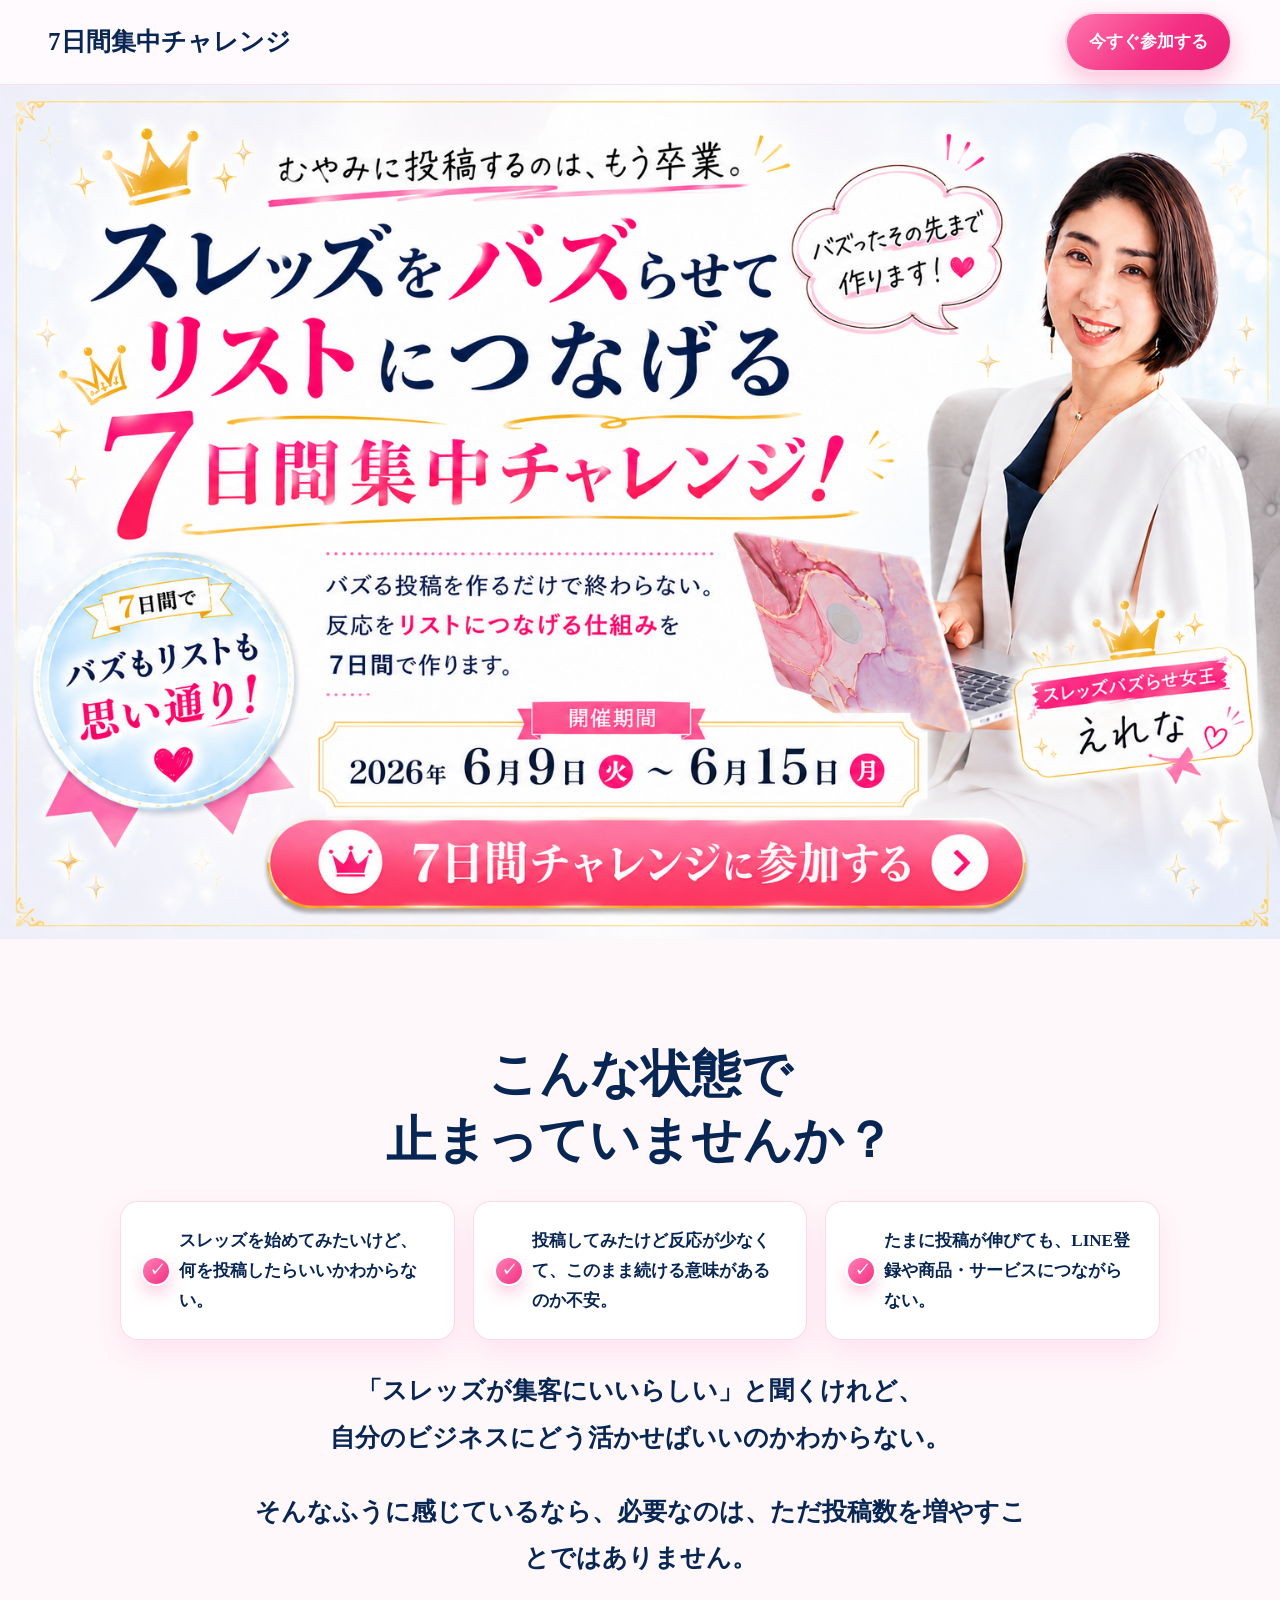
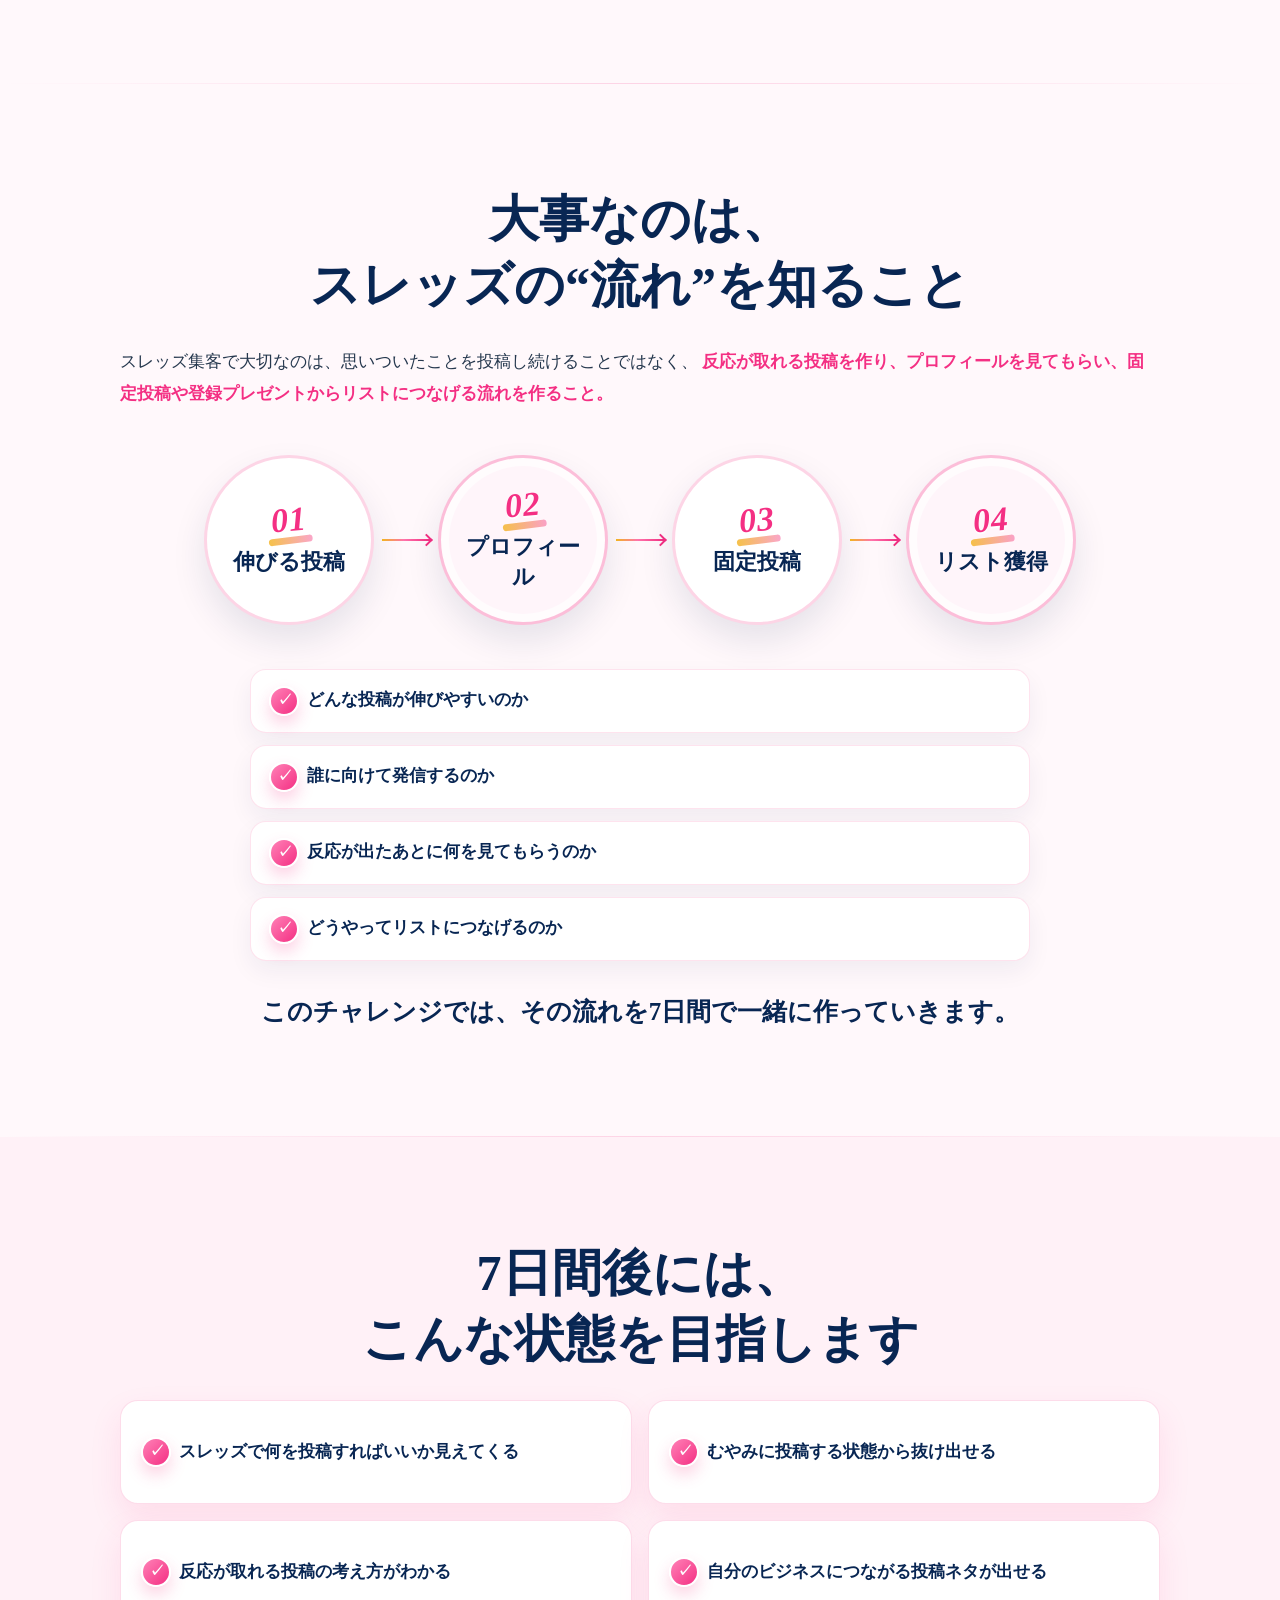
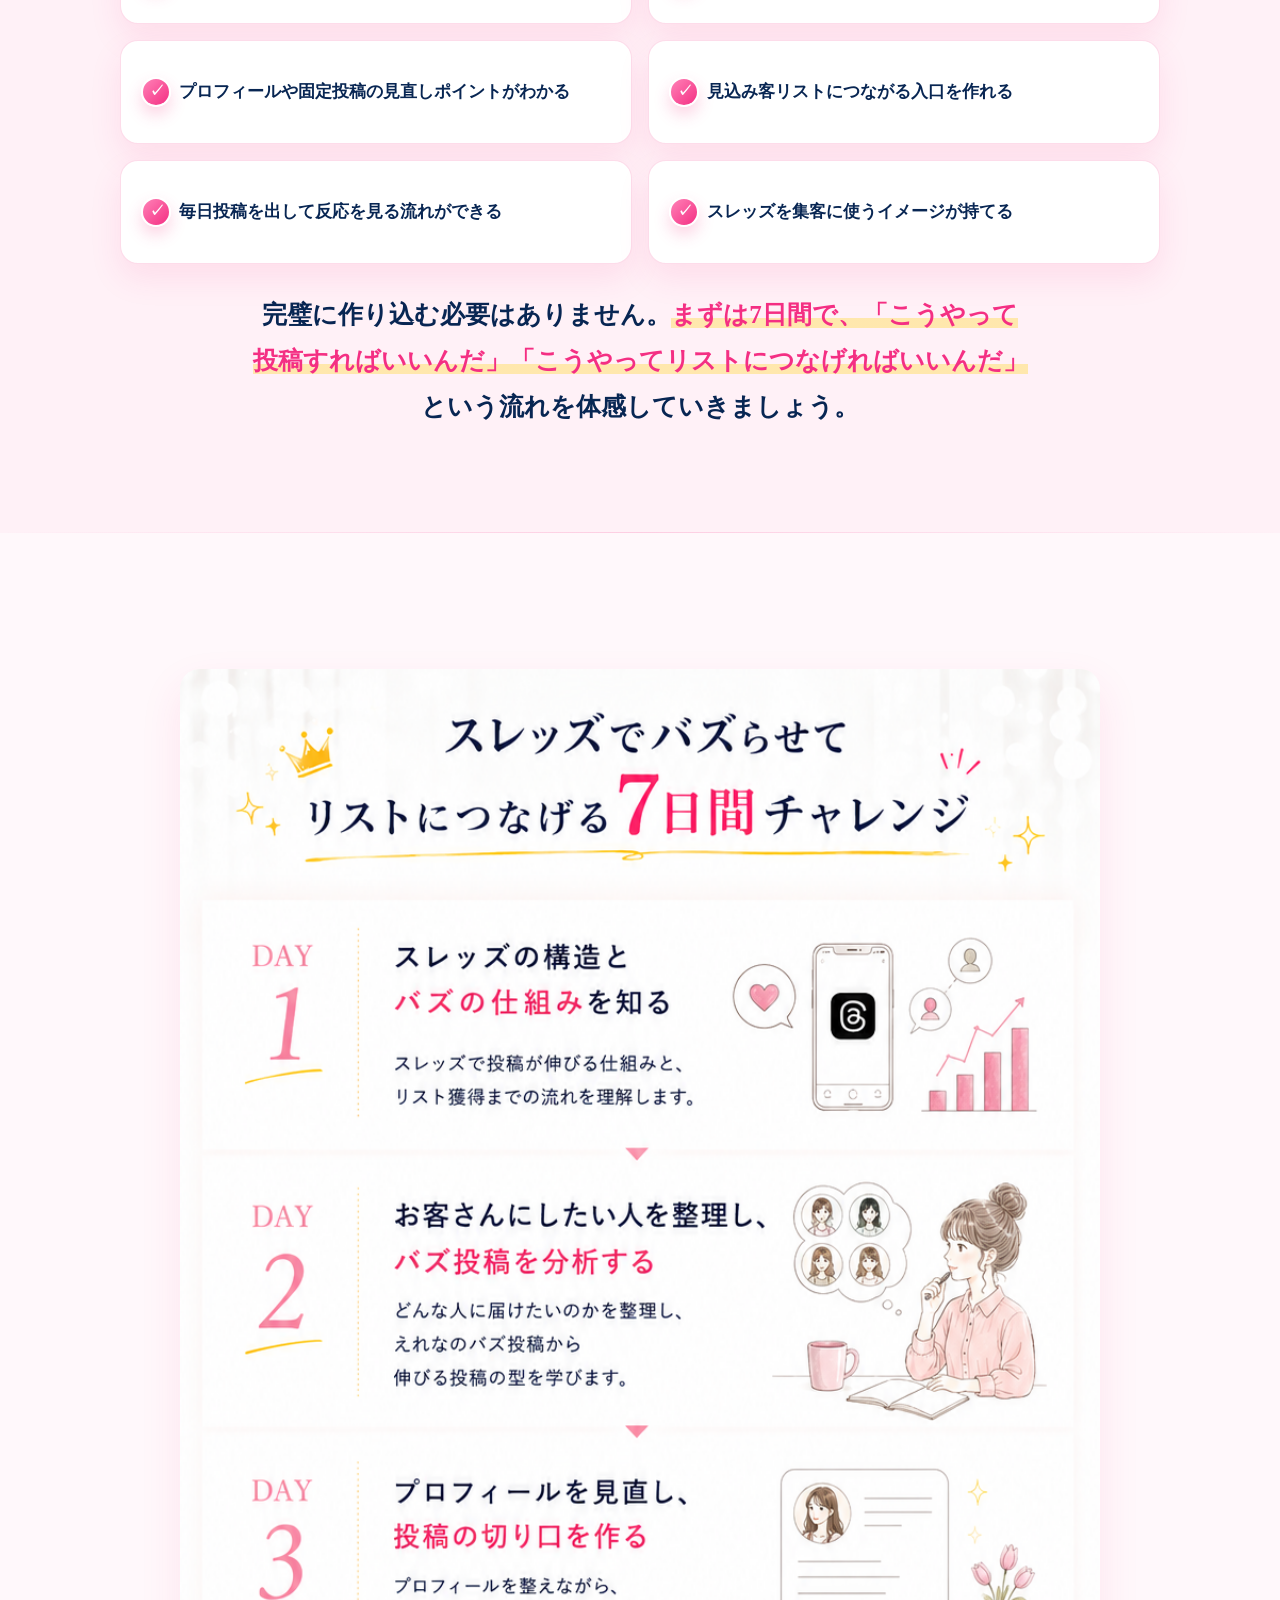
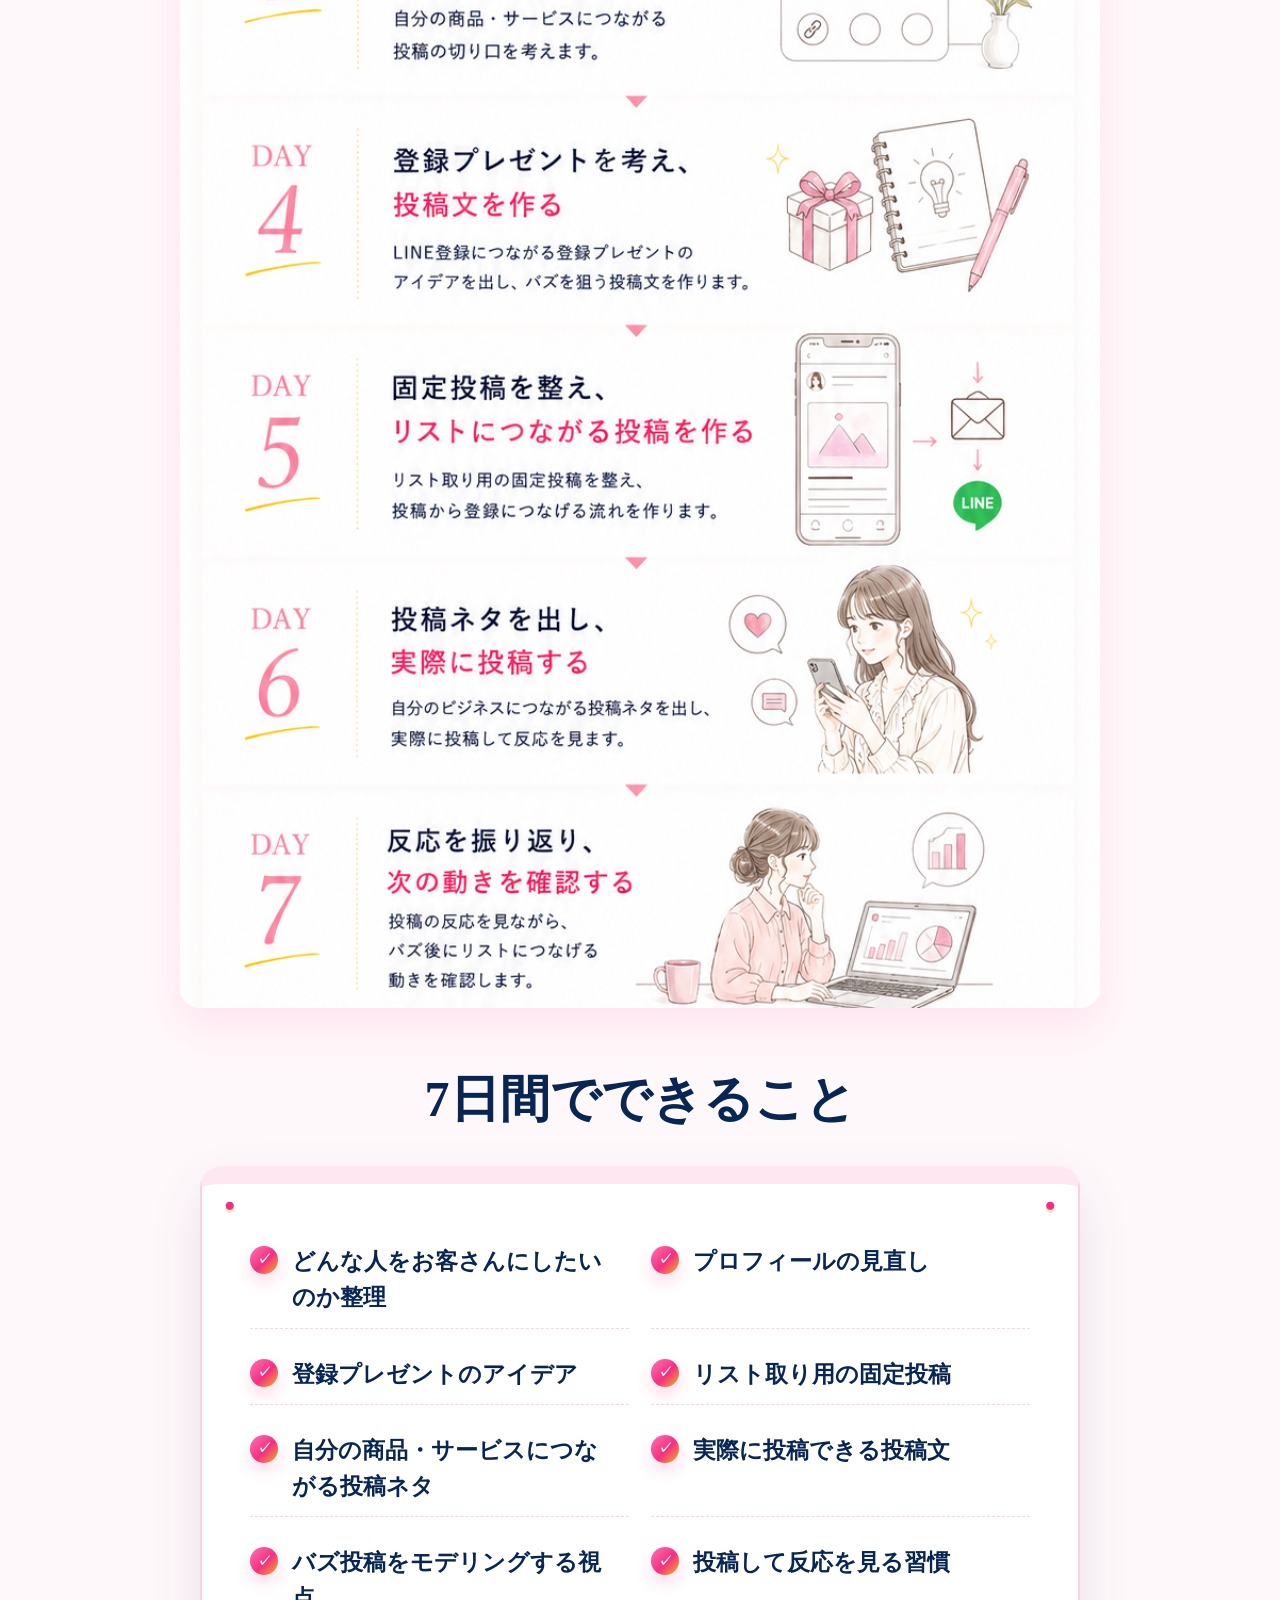
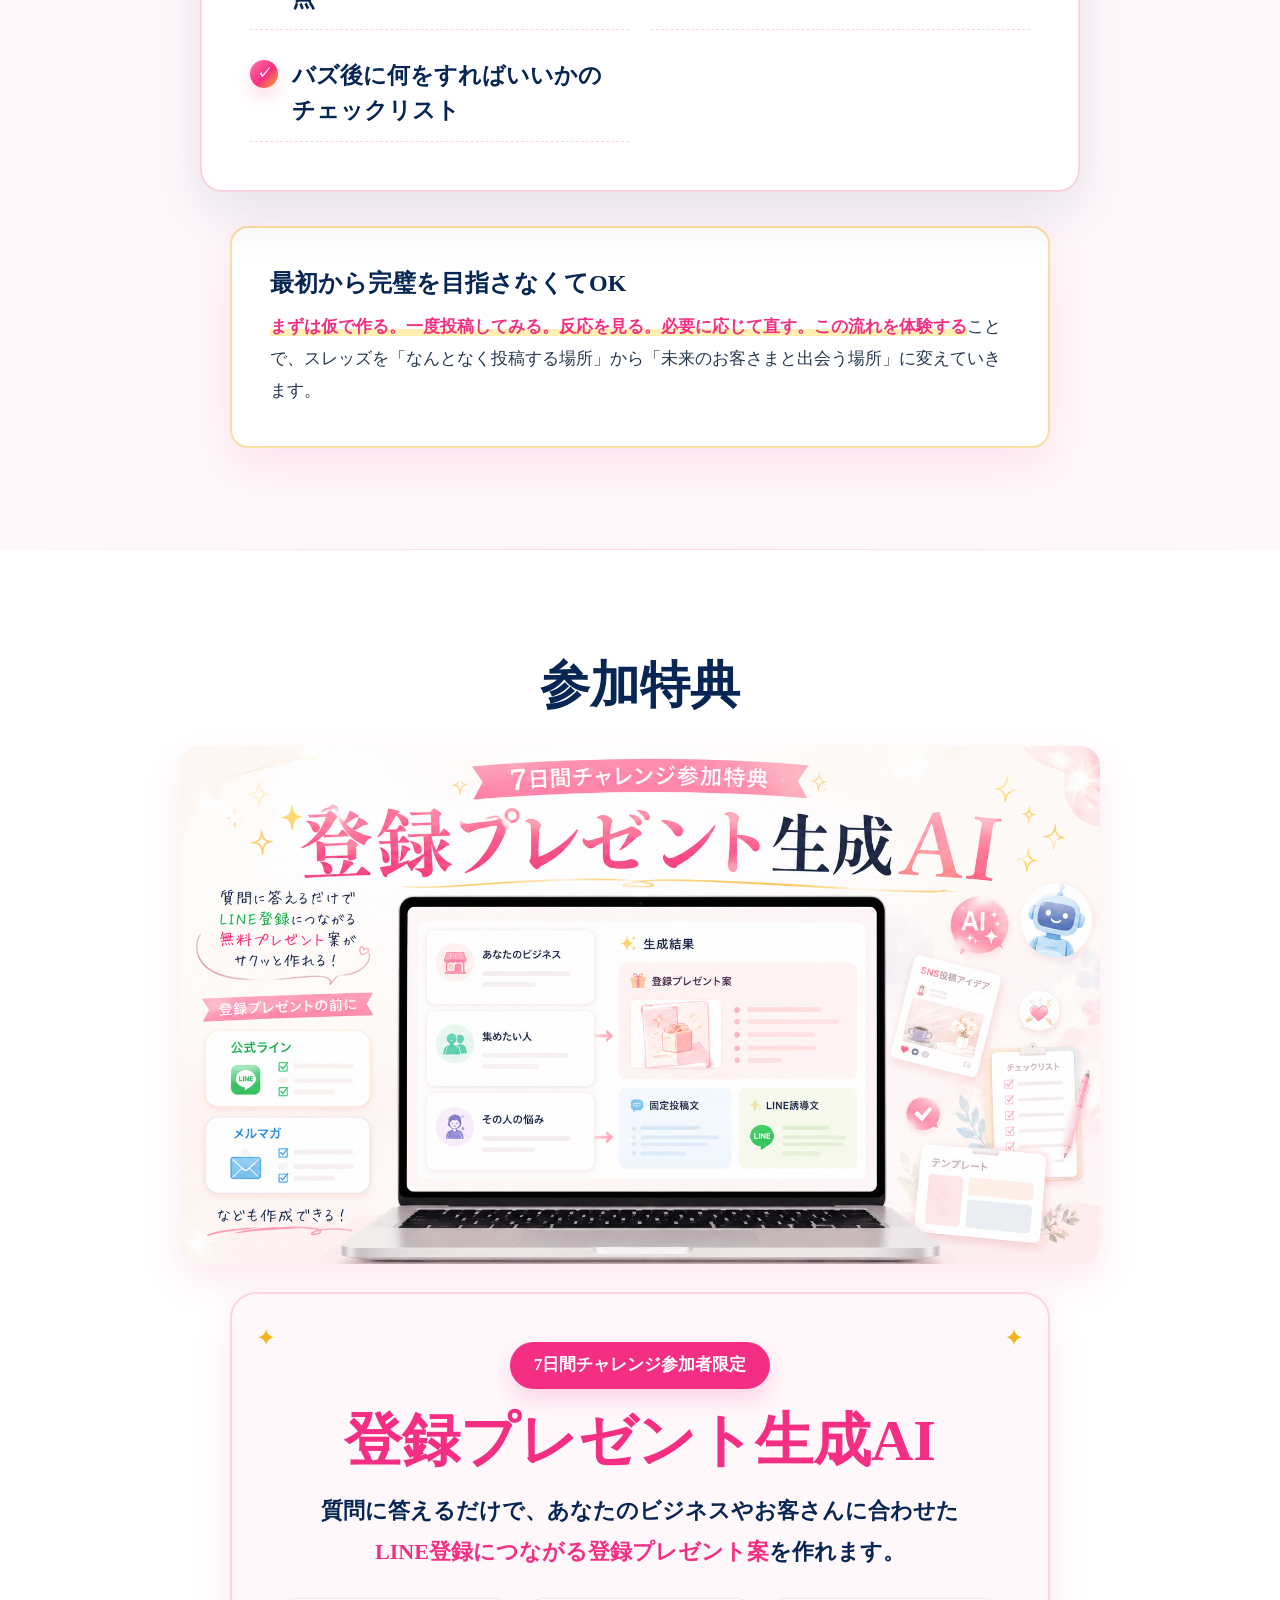
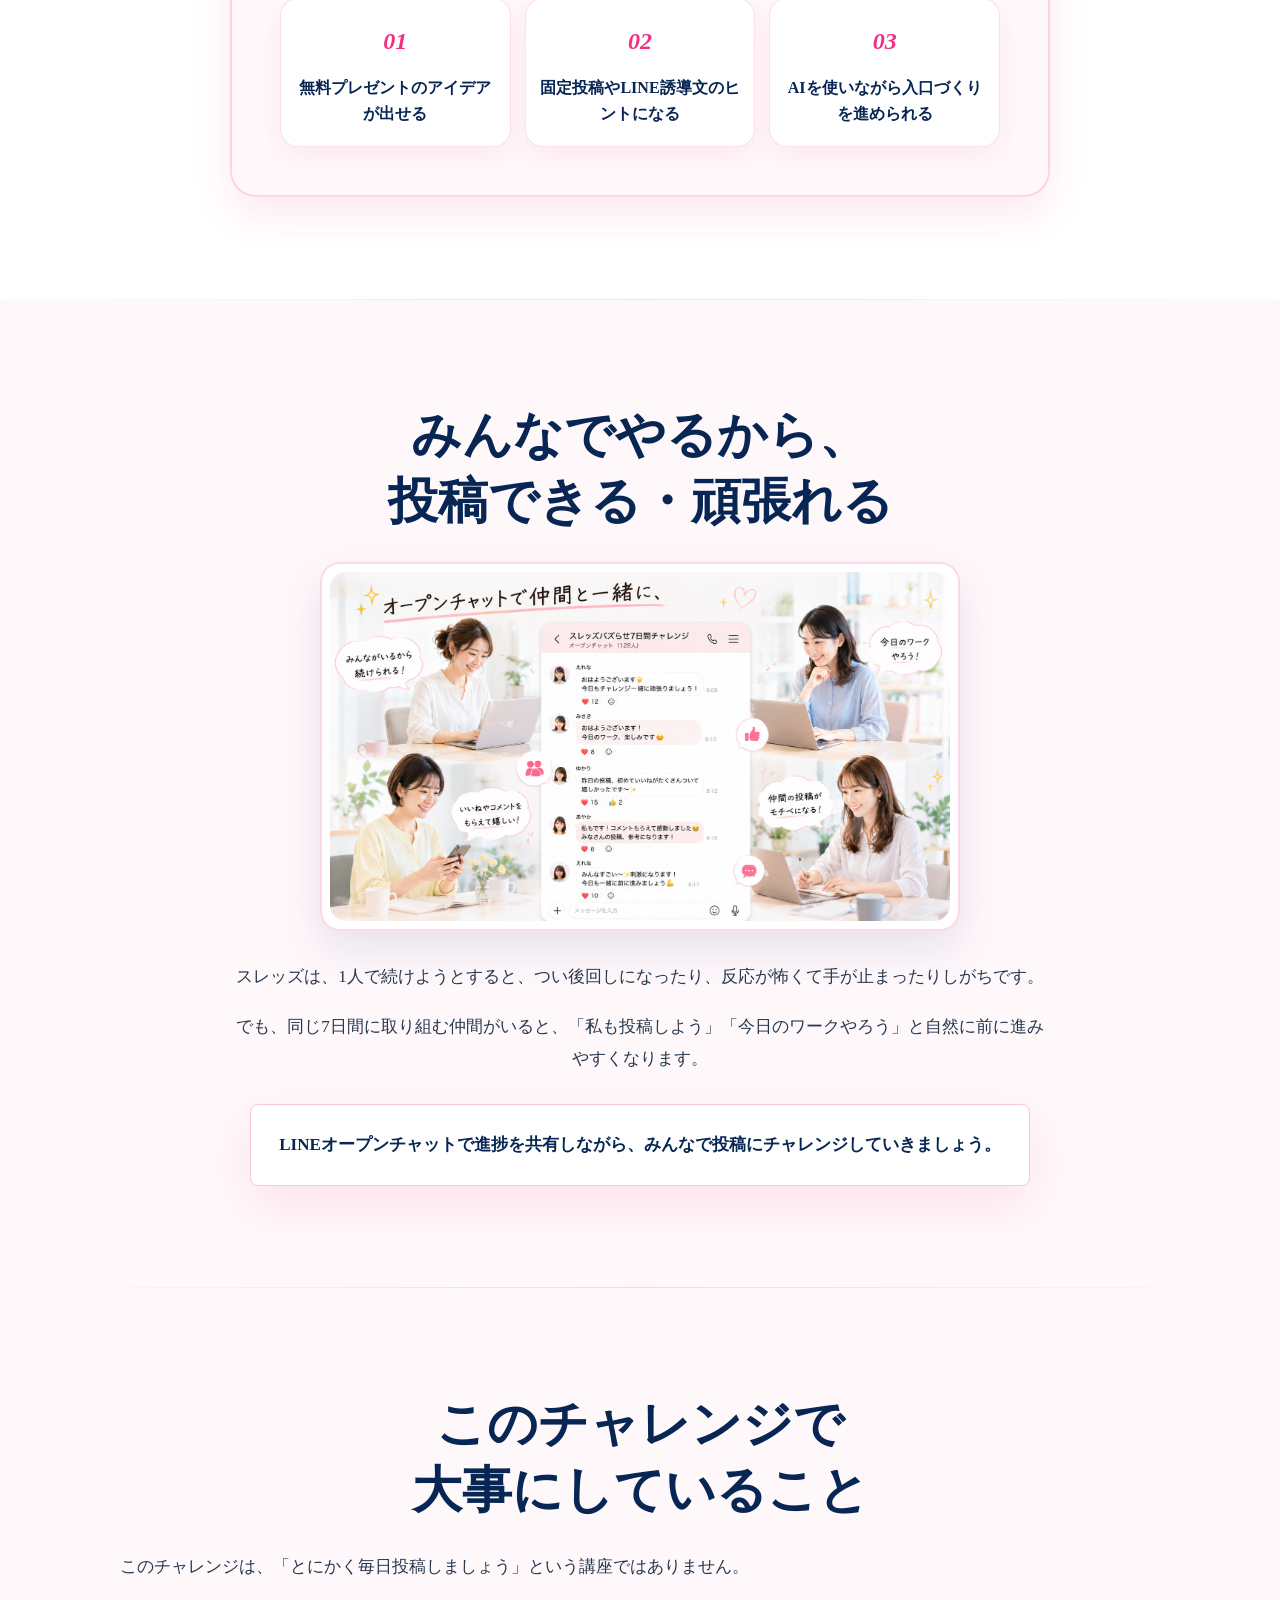
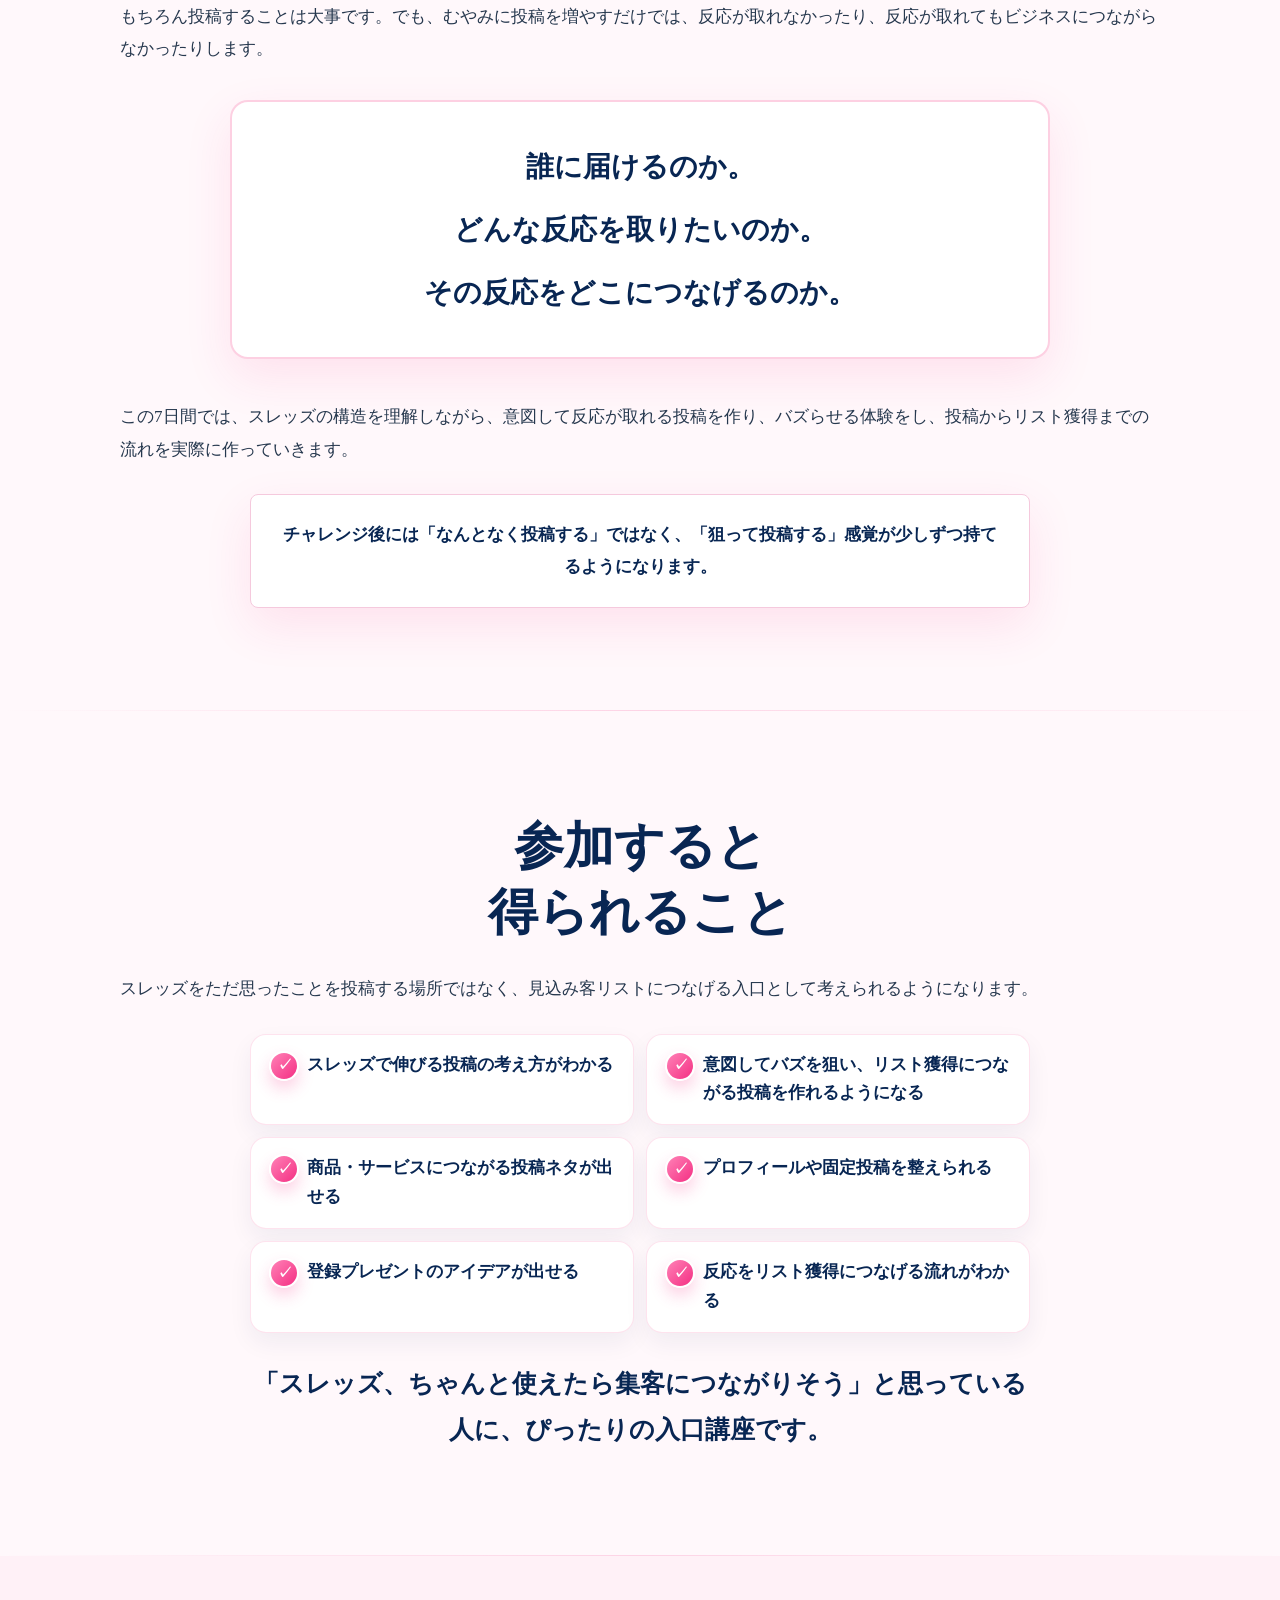
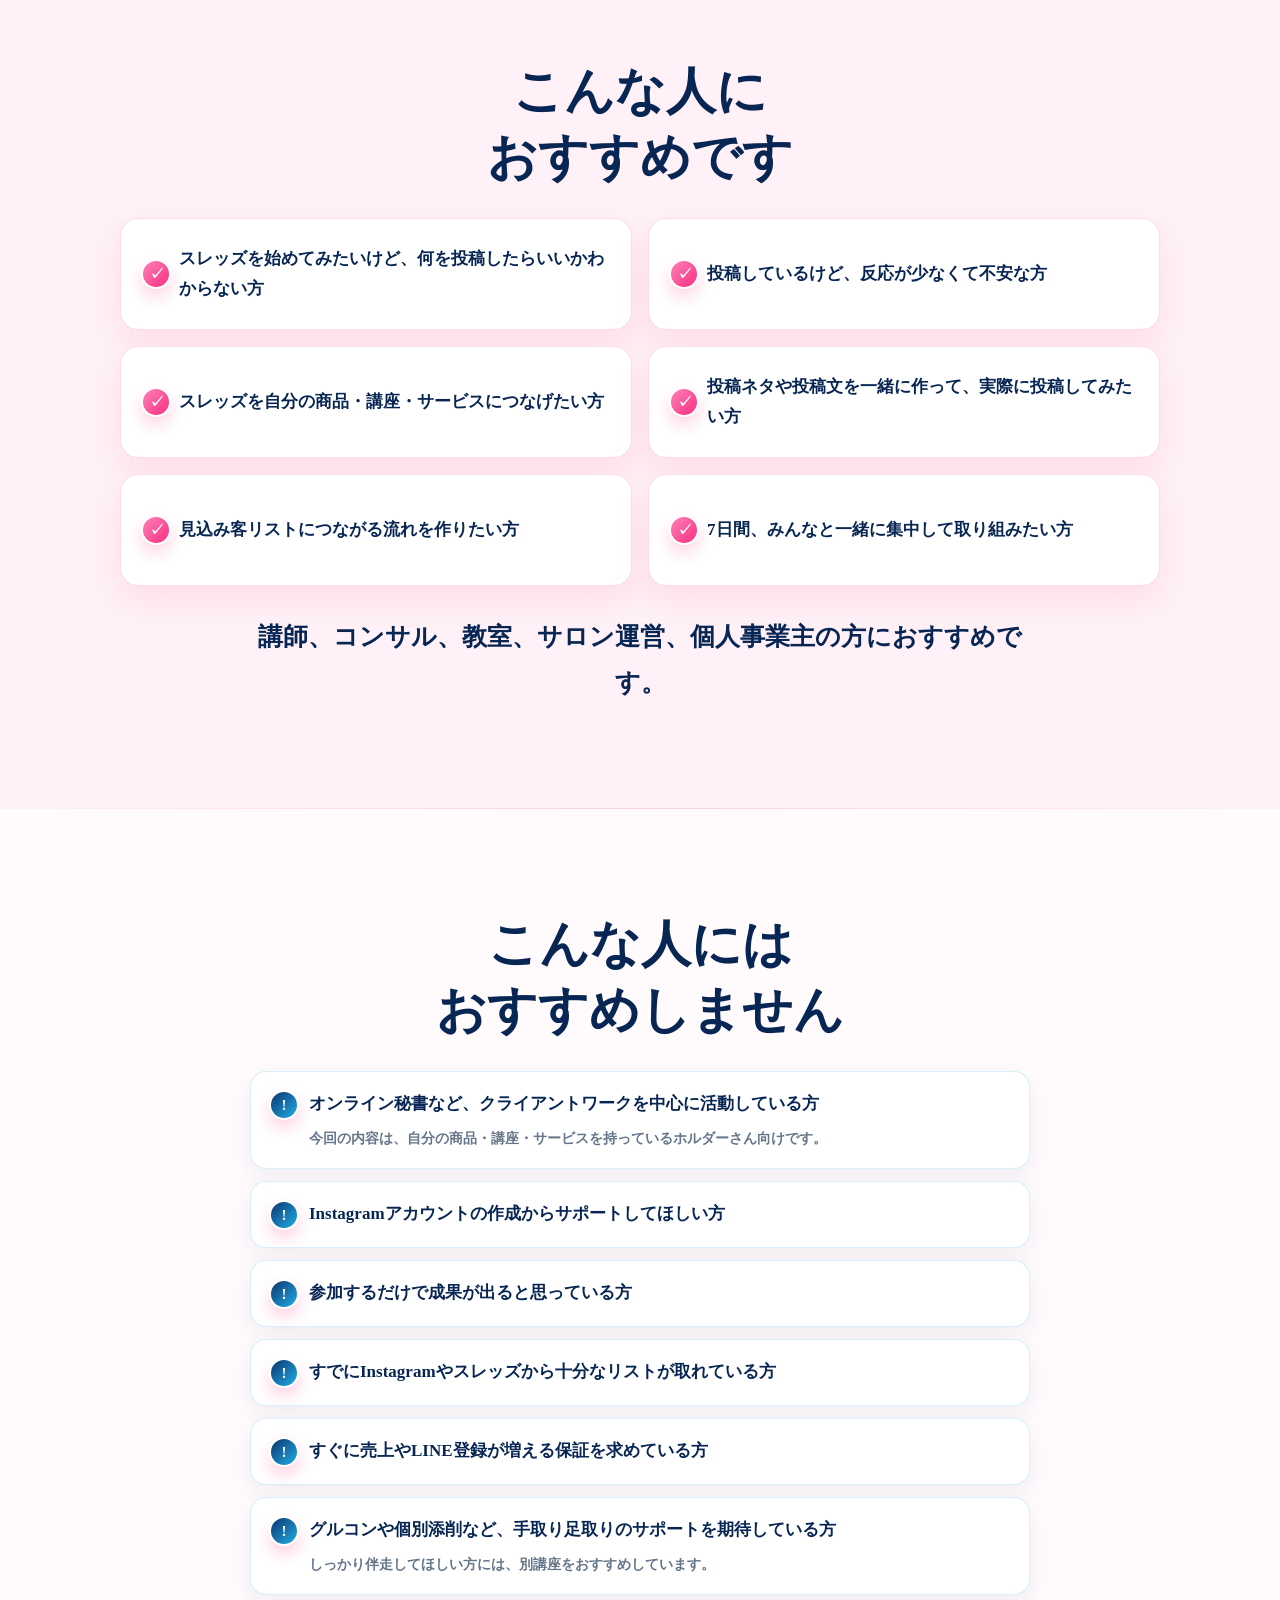
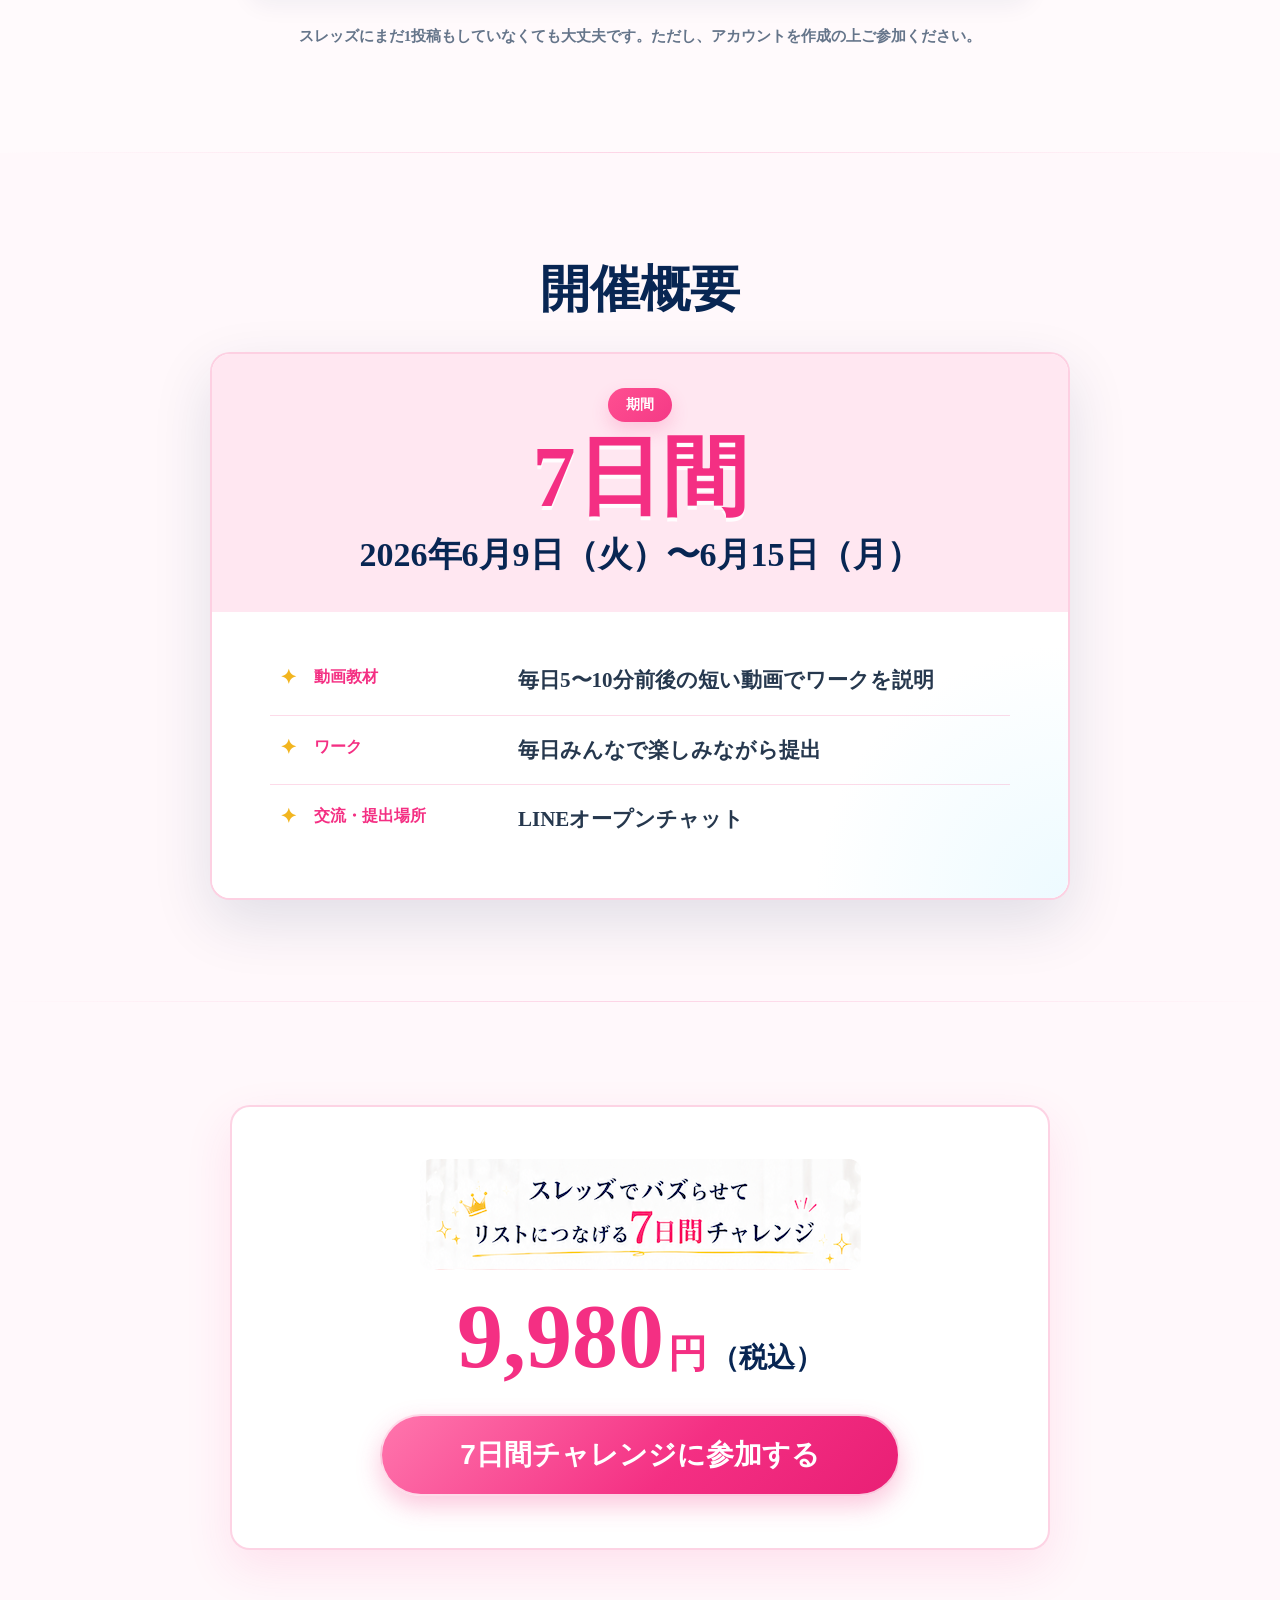
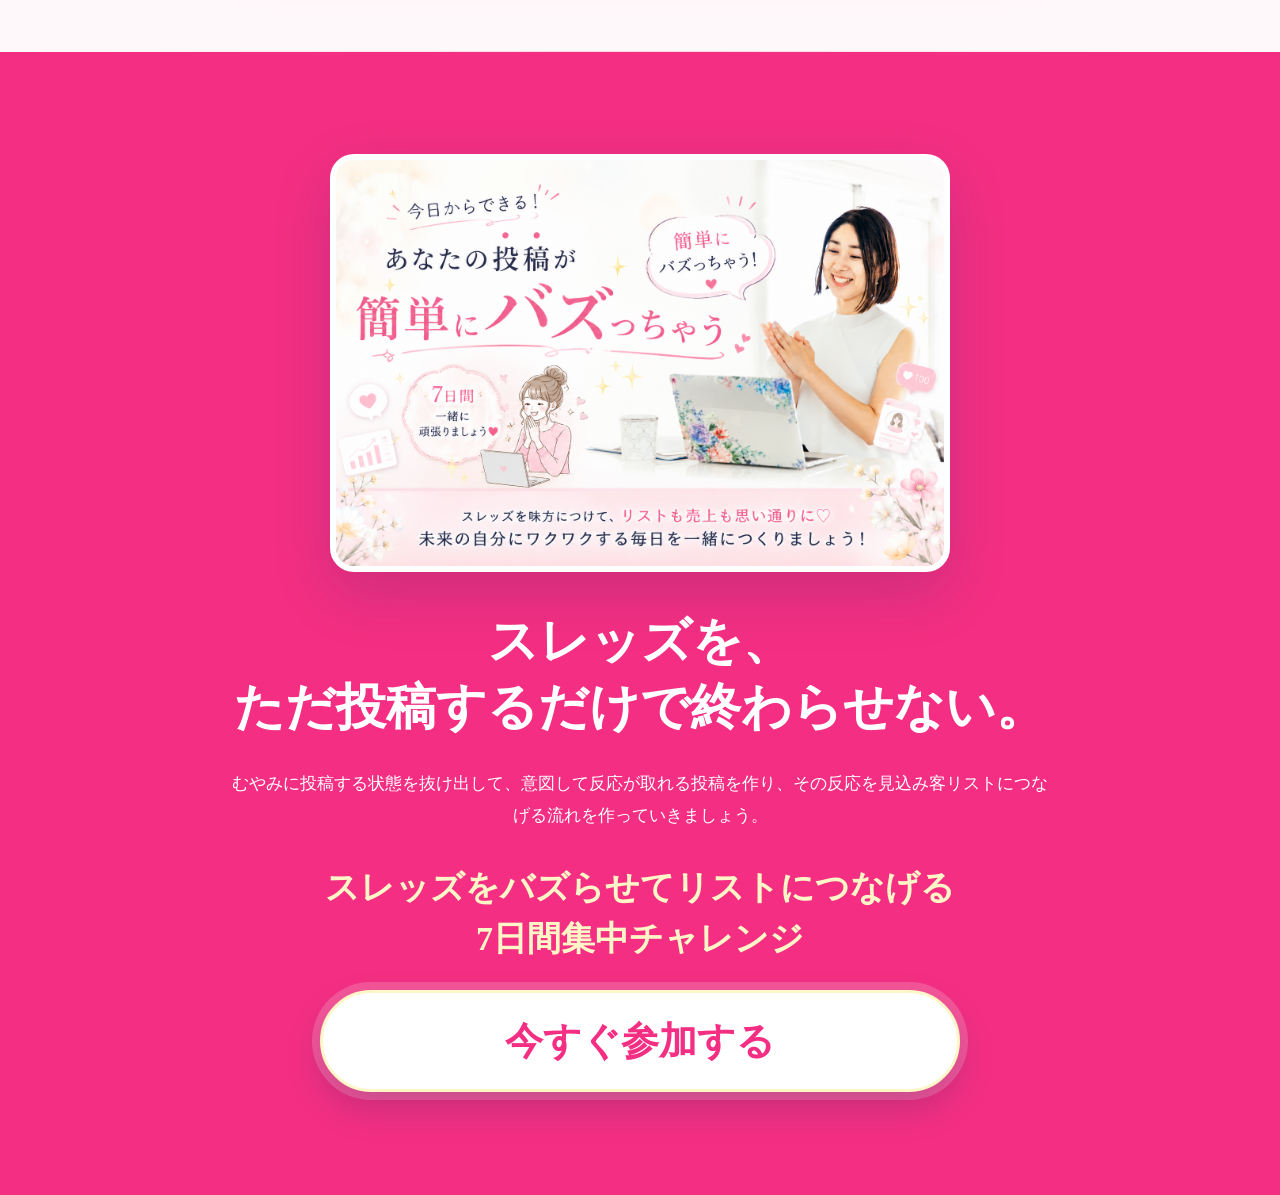
==== index.html @ e678079b "Add files via upload" ====
<!DOCTYPE html>
<html lang="ja">
<head>
  <meta charset="UTF-8">
  <meta name="viewport" content="width=device-width, initial-scale=1.0">
  <title>スレッズをバズらせてリストにつなげる 7日間集中チャレンジ</title>
  <meta name="description" content="スレッズの構造を理解して、意図して反応が取れる投稿を作り、その反応を見込み客リストにつなげる流れを7日間で一緒に作る集中チャレンジです。">
  <link rel="stylesheet" href="style.css">
</head>
<body>
  <header class="site-header">
    <a class="header-logo" href="#top">7日間集中チャレンジ</a>
    <a class="header-cta" href="https://elegante-mail.com/p/r/RhkcLpja" target="_blank" rel="noopener">今すぐ参加する</a>
  </header>

  <main id="top">
    <section class="hero" aria-label="ファーストビュー">
      <a href="https://elegante-mail.com/p/r/RhkcLpja" target="_blank" rel="noopener" aria-label="7日間チャレンジに参加する">
        <picture>
          <img src="assets/hero.png" alt="スレッズをバズらせてリストにつなげる7日間集中チャレンジ">
        </picture>
      </a>
    </section>

    <section class="section section-soft">
      <div class="container">
        <p class="eyebrow">Problem</p>
        <h1>こんな状態で<br>止まっていませんか？</h1>
        <div class="check-list">
          <p>スレッズを始めてみたいけど、何を投稿したらいいかわからない。</p>
          <p>投稿してみたけど反応が少なくて、このまま続ける意味があるのか不安。</p>
          <p>たまに投稿が伸びても、LINE登録や商品・サービスにつながらない。</p>
        </div>
        <p class="plain-closing">
          「スレッズが集客にいいらしい」と聞くけれど、<br>
          自分のビジネスにどう活かせばいいのかわからない。
        </p>
        <p class="plain-closing">
          そんなふうに感じているなら、必要なのは、ただ投稿数を増やすことではありません。
        </p>
      </div>
    </section>

    <section class="section">
      <div class="container">
        <p class="eyebrow">Flow</p>
        <h2>大事なのは、<br>スレッズの“流れ”を知ること</h2>
        <p>
          スレッズ集客で大切なのは、思いついたことを投稿し続けることではなく、
          <strong>反応が取れる投稿を作り、プロフィールを見てもらい、固定投稿や登録プレゼントからリストにつなげる流れを作ること。</strong>
        </p>
        <div class="flow" aria-label="スレッズ集客の流れ">
          <div><span>01</span>伸びる投稿</div>
          <span></span>
          <div><span>02</span>プロフィール</div>
          <span></span>
          <div><span>03</span>固定投稿</div>
          <span></span>
          <div><span>04</span>リスト獲得</div>
        </div>
        <ul class="simple-list">
          <li>どんな投稿が伸びやすいのか</li>
          <li>誰に向けて発信するのか</li>
          <li>反応が出たあとに何を見てもらうのか</li>
          <li>どうやってリストにつなげるのか</li>
        </ul>
        <p class="plain-closing">
          このチャレンジでは、その流れを7日間で一緒に作っていきます。
        </p>
      </div>
    </section>

    <section class="section section-blue">
      <div class="container">
        <p class="eyebrow">Goal</p>
        <h2>7日間後には、<br>こんな状態を目指します</h2>
        <div class="card-grid">
          <div class="card">スレッズで何を投稿すればいいか見えてくる</div>
          <div class="card">むやみに投稿する状態から抜け出せる</div>
          <div class="card">反応が取れる投稿の考え方がわかる</div>
          <div class="card">自分のビジネスにつながる投稿ネタが出せる</div>
          <div class="card">プロフィールや固定投稿の見直しポイントがわかる</div>
          <div class="card">見込み客リストにつながる入口を作れる</div>
          <div class="card">毎日投稿を出して反応を見る流れができる</div>
          <div class="card">スレッズを集客に使うイメージが持てる</div>
        </div>
        <p class="plain-closing">
          完璧に作り込む必要はありません。<span class="accent-text">まずは7日間で、「こうやって投稿すればいいんだ」「こうやってリストにつなげればいいんだ」</span>という流れを体感していきましょう。
        </p>
      </div>
    </section>

    <section class="section section-soft">
      <div class="container">
        <p class="eyebrow">Output</p>
        <div class="days-image">
          <img src="assets/days.png" alt="スレッズでバズらせてリストにつなげる7日間チャレンジの内容">
        </div>

        <h2 class="sub-heading">7日間でできること</h2>
        <div class="board-list">
          <ul>
            <li>どんな人をお客さんにしたいのか整理</li>
            <li>プロフィールの見直し</li>
            <li>登録プレゼントのアイデア</li>
            <li>リスト取り用の固定投稿</li>
            <li>自分の商品・サービスにつながる投稿ネタ</li>
            <li>実際に投稿できる投稿文</li>
            <li>バズ投稿をモデリングする視点</li>
            <li>投稿して反応を見る習慣</li>
            <li>バズ後に何をすればいいかのチェックリスト</li>
          </ul>
        </div>
        <div class="note-box">
          <h3>最初から完璧を目指さなくてOK</h3>
          <p><span class="accent-text">まずは仮で作る。一度投稿してみる。反応を見る。必要に応じて直す。この流れを体験する</span>ことで、スレッズを「なんとなく投稿する場所」から「未来のお客さまと出会う場所」に変えていきます。</p>
        </div>
      </div>
    </section>

    <section class="section bonus-section">
      <div class="container">
        <h2>参加特典</h2>
        <div class="bonus-image">
          <img src="assets/bonus.png" alt="7日間チャレンジ参加特典 登録プレゼント生成AI">
        </div>
        <div class="bonus-text">
          <p class="bonus-ribbon">7日間チャレンジ参加者限定</p>
          <h3>登録プレゼント生成AI</h3>
          <p class="bonus-lead">
            質問に答えるだけで、あなたのビジネスやお客さんに合わせた<br>
            <strong>LINE登録につながる登録プレゼント案</strong>を作れます。
          </p>
          <div class="bonus-points">
            <div>
              <span>01</span>
              <p>無料プレゼントのアイデアが出せる</p>
            </div>
            <div>
              <span>02</span>
              <p>固定投稿やLINE誘導文のヒントになる</p>
            </div>
            <div>
              <span>03</span>
              <p>AIを使いながら入口づくりを進められる</p>
            </div>
          </div>
        </div>
      </div>
    </section>

    <section class="section community">
      <div class="container narrow">
        <p class="eyebrow">Community</p>
        <h2>みんなでやるから、<br>投稿できる・頑張れる</h2>
        <div class="opchat-photo">
          <img src="assets/opchat.png" alt="オープンチャットで仲間と一緒にチャレンジするイメージ">
        </div>
        <p>
          スレッズは、1人で続けようとすると、つい後回しになったり、反応が怖くて手が止まったりしがちです。
        </p>
        <p>
          でも、同じ7日間に取り組む仲間がいると、「私も投稿しよう」「今日のワークやろう」と自然に前に進みやすくなります。
        </p>
        <p class="message">
          LINEオープンチャットで進捗を共有しながら、みんなで投稿にチャレンジしていきましょう。
        </p>
      </div>
    </section>

    <section class="section section-pink">
      <div class="container">
        <p class="eyebrow">Policy</p>
        <h2>このチャレンジで<br>大事にしていること</h2>
        <p>
          このチャレンジは、「とにかく毎日投稿しましょう」という講座ではありません。
        </p>
        <p>
          もちろん投稿することは大事です。でも、むやみに投稿を増やすだけでは、反応が取れなかったり、反応が取れてもビジネスにつながらなかったりします。
        </p>
        <div class="point-box">
          <p>誰に届けるのか。</p>
          <p>どんな反応を取りたいのか。</p>
          <p>その反応をどこにつなげるのか。</p>
        </div>
        <p class="after-point-text">
          この7日間では、スレッズの構造を理解しながら、意図して反応が取れる投稿を作り、バズらせる体験をし、投稿からリスト獲得までの流れを実際に作っていきます。
        </p>
        <p class="message">
          チャレンジ後には「なんとなく投稿する」ではなく、「狙って投稿する」感覚が少しずつ持てるようになります。
        </p>
      </div>
    </section>

    <section class="section">
      <div class="container">
        <p class="eyebrow">Benefit</p>
        <h2>参加すると<br>得られること</h2>
        <p>
          スレッズをただ思ったことを投稿する場所ではなく、見込み客リストにつなげる入口として考えられるようになります。
        </p>
        <ul class="benefit-list">
          <li>スレッズで伸びる投稿の考え方がわかる</li>
          <li>意図してバズを狙い、リスト獲得につながる投稿を作れるようになる</li>
          <li>商品・サービスにつながる投稿ネタが出せる</li>
          <li>プロフィールや固定投稿を整えられる</li>
          <li>登録プレゼントのアイデアが出せる</li>
          <li>反応をリスト獲得につなげる流れがわかる</li>
        </ul>
        <p class="plain-closing">
          「スレッズ、ちゃんと使えたら集客につながりそう」と思っている人に、ぴったりの入口講座です。
        </p>
      </div>
    </section>

    <section class="section section-blue">
      <div class="container">
        <p class="eyebrow">For You</p>
        <h2>こんな人に<br>おすすめです</h2>
        <div class="recommend-grid">
          <div>スレッズを始めてみたいけど、何を投稿したらいいかわからない方</div>
          <div>投稿しているけど、反応が少なくて不安な方</div>
          <div>スレッズを自分の商品・講座・サービスにつなげたい方</div>
          <div>投稿ネタや投稿文を一緒に作って、実際に投稿してみたい方</div>
          <div>見込み客リストにつながる流れを作りたい方</div>
          <div>7日間、みんなと一緒に集中して取り組みたい方</div>
        </div>
        <p class="plain-closing">
          講師、コンサル、教室、サロン運営、個人事業主の方におすすめです。
        </p>
      </div>
    </section>

    <section class="section not-for">
      <div class="container">
        <p class="eyebrow">Not For</p>
        <h2>こんな人には<br>おすすめしません</h2>
        <ul class="not-list">
          <li>
            オンライン秘書など、クライアントワークを中心に活動している方
            <small>今回の内容は、自分の商品・講座・サービスを持っているホルダーさん向けです。</small>
          </li>
          <li>Instagramアカウントの作成からサポートしてほしい方</li>
          <li>参加するだけで成果が出ると思っている方</li>
          <li>すでにInstagramやスレッズから十分なリストが取れている方</li>
          <li>すぐに売上やLINE登録が増える保証を求めている方</li>
          <li>
            グルコンや個別添削など、手取り足取りのサポートを期待している方
            <small>しっかり伴走してほしい方には、別講座をおすすめしています。</small>
          </li>
        </ul>
        <p class="plain-note">
          スレッズにまだ1投稿もしていなくても大丈夫です。ただし、アカウントを作成の上ご参加ください。
        </p>
      </div>
    </section>

    <section class="section">
      <div class="container">
        <p class="eyebrow">Information</p>
        <h2>開催概要</h2>
        <div class="info-panel">
          <div class="info-panel-head">
            <p>期間</p>
            <strong>7日間</strong>
            <span>2026年6月9日（火）〜6月15日（月）</span>
          </div>
          <dl class="info-list">
            <div><dt>動画教材</dt><dd>毎日5〜10分前後の短い動画でワークを説明</dd></div>
            <div><dt>ワーク</dt><dd>毎日みんなで楽しみながら提出</dd></div>
            <div><dt>交流・提出場所</dt><dd>LINEオープンチャット</dd></div>
          </dl>
        </div>
      </div>
    </section>

    <section class="section price" id="entry">
      <div class="container narrow">
        <p class="eyebrow">Price</p>
        <div class="price-box">
          <img class="price-heading-img" src="assets/price-heading.png" alt="スレッズでバズらせてリストにつなげる7日間チャレンジ">
          <p class="price-main">9,980<span>円</span><small>（税込）</small></p>
          <a class="big-cta" href="https://elegante-mail.com/p/r/RhkcLpja" target="_blank" rel="noopener">7日間チャレンジに参加する</a>
        </div>
      </div>
    </section>

    <section class="section final-section">
      <div class="container narrow">
        <div class="final-photo">
          <img src="assets/final-photo.jpg" alt="スレッズチャレンジを進めるえれな">
        </div>
        <h2>スレッズを、<br>ただ投稿するだけで終わらせない。</h2>
        <p>
          むやみに投稿する状態を抜け出して、意図して反応が取れる投稿を作り、その反応を見込み客リストにつなげる流れを作っていきましょう。
        </p>
        <p class="final-title">スレッズをバズらせてリストにつなげる<br>7日間集中チャレンジ</p>
        <a class="big-cta" href="https://elegante-mail.com/p/r/RhkcLpja" target="_blank" rel="noopener">今すぐ参加する</a>
      </div>
    </section>
  </main>
</body>
</html>
---- style.css ----
*,
*::before,
*::after {
  box-sizing: border-box;
}

:root {
  --navy: #082653;
  --blue: #9ddff4;
  --blue-soft: #f1fbff;
  --pink: #f42f83;
  --pink-soft: #fff2f8;
  --pink-pale: #ffe7f1;
  --pink-deep: #d91f70;
  --gold: #f2b51f;
  --gold-deep: #c88a00;
  --text: #26384e;
  --muted: #65758a;
  --white: #ffffff;
  --line: #f5c9dd;
  --shadow: 0 18px 48px rgba(244, 47, 131, 0.11);
}

html {
  scroll-behavior: smooth;
}

body {
  margin: 0;
  color: var(--text);
  background: #fff8fb;
  font-family: "Hiragino Mincho ProN", "Yu Mincho", "YuMincho", "Noto Serif JP", serif;
  font-size: 17px;
  line-height: 1.9;
}

img {
  display: block;
  max-width: 100%;
}

a {
  color: inherit;
}

.site-header {
  position: sticky;
  top: 0;
  z-index: 20;
  display: flex;
  align-items: center;
  justify-content: space-between;
  gap: 16px;
  padding: 12px clamp(18px, 4vw, 48px);
  background: rgba(255, 250, 253, 0.94);
  border-bottom: 1px solid rgba(244, 47, 131, 0.14);
  backdrop-filter: blur(12px);
}

.header-logo {
  color: var(--navy);
  font-family: "Hiragino Mincho ProN", "Yu Mincho", "YuMincho", "Noto Serif JP", serif;
  font-size: clamp(18px, 2vw, 25px);
  font-weight: 900;
  text-decoration: none;
  letter-spacing: 0;
}

.header-cta,
.big-cta {
  display: inline-flex;
  align-items: center;
  justify-content: center;
  min-height: 48px;
  padding: 12px 22px;
  color: var(--white);
  font-family: "Hiragino Kaku Gothic ProN", "Yu Gothic", "Meiryo", sans-serif;
  font-weight: 800;
  text-decoration: none;
  background: linear-gradient(135deg, #ff76ad 0%, #f42f83 58%, #e91f75 100%);
  border: 2px solid rgba(255, 255, 255, 0.75);
  border-radius: 999px;
  box-shadow: 0 10px 24px rgba(244, 58, 134, 0.28);
}

.hero {
  background: #fff8fb;
}

.hero img {
  width: 100%;
  height: auto;
}

.section {
  position: relative;
  padding: clamp(64px, 8vw, 108px) 0;
  overflow: hidden;
}

.section::before {
  content: "";
  position: absolute;
  inset: auto 0 0 0;
  height: 1px;
  background: linear-gradient(90deg, transparent, rgba(244, 47, 131, 0.18), transparent);
}

.section-soft {
  background: #fff8fb;
}

.section-blue {
  color: var(--text);
  background: #fff1f7;
}

.section-pink {
  background: #fff8fb;
}

.container {
  width: min(1040px, calc(100% - 40px));
  margin: 0 auto;
}

.container.narrow {
  width: min(820px, calc(100% - 40px));
}

.eyebrow {
  display: none;
}

.section-blue .eyebrow {
  color: var(--pink);
  background: rgba(255, 255, 255, 0.92);
  border-color: rgba(244, 58, 134, 0.16);
}

h1,
h2 {
  margin: 0 0 28px;
  color: var(--navy);
  font-size: clamp(30px, 4.2vw, 50px);
  line-height: 1.32;
  text-align: center;
  letter-spacing: 0;
}

.section-blue h2,
.section-blue h1 {
  color: var(--navy);
}

h3 {
  margin: 0 0 10px;
  color: var(--navy);
  font-size: 24px;
  line-height: 1.45;
}

p {
  margin: 0 0 18px;
}

strong {
  color: var(--pink);
  font-weight: 900;
}

.accent-text {
  color: var(--pink);
  font-weight: 900;
  background: linear-gradient(transparent 64%, rgba(255, 220, 83, 0.45) 64%);
}

.lead,
.message {
  max-width: 780px;
  margin: 28px auto 0;
  text-align: center;
}

.lead-box {
  max-width: 720px;
  padding: 24px 28px;
  color: var(--navy);
  font-size: clamp(18px, 2.2vw, 23px);
  font-weight: 800;
  line-height: 1.75;
  background:
    linear-gradient(#ffffff, #ffffff) padding-box,
    linear-gradient(135deg, rgba(244, 47, 131, 0.52), rgba(255, 190, 218, 0.7), rgba(242, 181, 31, 0.44)) border-box;
  border: 2px solid transparent;
  border-radius: 8px;
  box-shadow: 0 16px 38px rgba(244, 58, 134, 0.12);
}

.message {
  padding: 24px;
  color: var(--navy);
  font-weight: 700;
  background: #ffffff;
  border: 1px solid var(--line);
  border-radius: 8px;
  box-shadow: var(--shadow);
}

.message.white {
  color: var(--navy);
}

.plain-closing,
.plain-note {
  max-width: 780px;
  margin: 28px auto 0;
  color: var(--navy);
  font-weight: 800;
  line-height: 1.85;
  text-align: center;
}

.plain-closing {
  font-size: clamp(19px, 2.1vw, 25px);
}

.plain-note {
  color: var(--muted);
  font-size: 15px;
  font-weight: 600;
}

.check-list {
  display: grid;
  grid-template-columns: repeat(3, 1fr);
  gap: 18px;
}

.check-list p,
.card,
.recommend-grid div {
  position: relative;
  display: flex;
  align-items: center;
  margin: 0;
  padding: 24px 22px 24px 58px;
  color: var(--navy);
  font-weight: 800;
  line-height: 1.75;
  background: #ffffff;
  border: 1px solid rgba(244, 47, 131, 0.17);
  border-radius: 18px;
  box-shadow: 0 14px 32px rgba(244, 47, 131, 0.1);
}

.check-list p::after,
.card::after,
.recommend-grid div::after {
  content: none;
}

.check-list p::before,
.simple-list li::before,
.benefit-list li::before,
.not-list li::before {
  content: "✓";
  display: inline-flex;
  align-items: center;
  justify-content: center;
  flex: 0 0 auto;
  width: 30px;
  height: 30px;
  margin-right: 8px;
  color: var(--white);
  font-size: 15px;
  font-weight: 900;
  line-height: 1;
  background: linear-gradient(135deg, #ff82b7 0%, #f42f83 100%);
  border: 2px solid #ffffff;
  border-radius: 50%;
  box-shadow: 0 8px 16px rgba(244, 47, 131, 0.22);
}

.check-list p::before,
.card::before,
.recommend-grid div::before {
  position: absolute;
  top: 50%;
  left: 20px;
  margin-right: 0;
  transform: translateY(-50%);
}

.card::before,
.recommend-grid div::before {
  content: "✓";
  display: inline-flex;
  align-items: center;
  justify-content: center;
  width: 30px;
  height: 30px;
  color: var(--white);
  font-size: 15px;
  font-weight: 900;
  line-height: 1;
  background: linear-gradient(135deg, #ff82b7 0%, #f42f83 100%);
  border: 2px solid #ffffff;
  border-radius: 50%;
  box-shadow: 0 8px 16px rgba(244, 58, 134, 0.22);
}

.flow {
  display: grid;
  grid-template-columns: 170px 48px 170px 48px 170px 48px 170px;
  justify-content: center;
  align-items: center;
  gap: 8px;
  margin: 44px 0;
}

.flow div {
  position: relative;
  display: flex;
  flex-direction: column;
  align-items: center;
  justify-content: center;
  width: 170px;
  height: 170px;
  padding: 20px 14px;
  color: var(--navy);
  font-weight: 900;
  font-size: 22px;
  text-align: center;
  line-height: 1.35;
  background: #ffffff;
  border: 3px solid rgba(244, 47, 131, 0.2);
  border-radius: 50%;
  box-shadow:
    0 16px 34px rgba(8, 38, 83, 0.1),
    inset 0 0 0 8px rgba(255, 255, 255, 0.72);
}

.flow div:nth-of-type(2),
.flow div:nth-of-type(4) {
  background: #fff5fa;
  border-color: rgba(244, 47, 131, 0.28);
}

.flow div span {
  display: block;
  width: auto;
  height: auto;
  margin-bottom: 10px;
  color: var(--pink);
  font-family: "Georgia", "Times New Roman", serif;
  font-size: 34px;
  font-style: italic;
  font-weight: 900;
  line-height: 1;
  letter-spacing: 0.02em;
  background: none;
  border: 0;
  border-radius: 0;
  box-shadow: none;
  text-shadow: 0 2px 0 rgba(255, 255, 255, 0.9);
  transform: rotate(-5deg);
}

.flow div span::after {
  content: "";
  position: absolute;
  left: 50%;
  bottom: -7px;
  width: 44px;
  height: 7px;
  margin-left: -22px;
  background: linear-gradient(90deg, rgba(243, 180, 35, 0.82), rgba(244, 58, 134, 0.45));
  border-radius: 999px;
  transform: rotate(-2deg);
}

.flow > span {
  position: relative;
  height: 2px;
  background: linear-gradient(90deg, var(--gold) 0%, #ff74ab 45%, var(--pink) 100%);
}

.flow > span::after {
  content: "";
  position: absolute;
  top: 50%;
  right: -1px;
  width: 9px;
  height: 9px;
  border-top: 2px solid var(--pink);
  border-right: 2px solid var(--pink);
  transform: translateY(-50%) rotate(45deg);
}

.simple-list,
.benefit-list,
.not-list {
  display: grid;
  gap: 12px;
  max-width: 780px;
  padding: 0;
  margin: 28px auto 0;
  list-style: none;
}

.simple-list li,
.benefit-list li,
.not-list li {
  display: flex;
  align-items: flex-start;
  padding: 16px 18px;
  color: var(--navy);
  font-weight: 700;
  line-height: 1.7;
  background: #ffffff;
  border: 1px solid rgba(244, 58, 134, 0.14);
  border-radius: 16px;
  box-shadow: 0 10px 24px rgba(8, 38, 83, 0.06);
}

.card-grid,
.recommend-grid {
  display: grid;
  grid-template-columns: repeat(2, 1fr);
  gap: 16px;
}

.card {
  min-height: 104px;
}

.steps {
  display: grid;
  gap: 14px;
  max-width: 820px;
  margin: 32px auto 0;
}

.steps div {
  display: grid;
  grid-template-columns: 76px 1fr;
  align-items: center;
  gap: 16px;
  padding: 16px 20px;
  background: #ffffff;
  border: 1px solid rgba(244, 58, 134, 0.14);
  border-radius: 18px;
  box-shadow: 0 12px 26px rgba(244, 58, 134, 0.08);
}

.steps b {
  color: var(--pink);
  font-size: 25px;
  font-weight: 900;
  line-height: 1;
}

.steps span {
  color: var(--navy);
  font-weight: 800;
}

.day-list {
  position: relative;
  display: grid;
  grid-template-columns: 1fr;
  gap: 18px;
  max-width: 920px;
  margin: 24px auto 0;
}

.day-list::before {
  content: none;
}

.day-list > div {
  position: relative;
  min-height: 0;
  padding: 76px 24px 24px;
  background: #ffffff;
  border: 1px solid rgba(244, 47, 131, 0.16);
  border-radius: 20px;
  box-shadow: 0 12px 28px rgba(244, 47, 131, 0.08);
}

.day-list b {
  position: absolute;
  top: 22px;
  left: 24px;
  display: inline-flex;
  align-items: center;
  justify-content: center;
  width: auto;
  height: 38px;
  padding: 0 18px;
  color: var(--pink);
  font-family: "Georgia", "Times New Roman", serif;
  font-size: 18px;
  font-style: italic;
  font-weight: 900;
  letter-spacing: 0.03em;
  background: var(--pink-soft);
  border: 1px solid rgba(244, 47, 131, 0.24);
  border-radius: 999px;
}

.day-list h3 {
  margin: 0 0 6px;
  color: var(--navy);
  font-size: clamp(18px, 2vw, 24px);
}

.day-list p {
  margin: 0;
  color: var(--text);
  font-size: 16px;
  line-height: 1.8;
}

.days-image {
  width: min(100%, 920px);
  margin: 34px auto 0;
}

.days-image img {
  width: 100%;
  border-radius: 20px;
  box-shadow: 0 18px 42px rgba(244, 47, 131, 0.1);
}

.day-pair {
  display: grid;
  grid-template-columns: repeat(2, 1fr);
  gap: 18px;
}

.day-pair section {
  padding: 18px;
  background: var(--pink-soft);
  border-radius: 16px;
}

.day-pair section:nth-child(2) {
  background: #fff8e8;
}

.day-pair span {
  display: inline-flex;
  margin-bottom: 10px;
  padding: 4px 12px;
  color: var(--pink);
  font-size: 13px;
  font-weight: 900;
  background: #ffffff;
  border-radius: 999px;
}

.day-pair section:nth-child(2) span {
  color: var(--navy);
}

.sub-heading {
  margin-top: 58px;
}

.bonus-section {
  background: #ffffff;
}

.bonus-image {
  width: min(100%, 920px);
  margin: 0 auto 28px;
}

.bonus-image img {
  width: 100%;
  border-radius: 20px;
  box-shadow: 0 18px 42px rgba(244, 47, 131, 0.1);
}

.bonus-text {
  position: relative;
  max-width: 820px;
  margin: 0 auto;
  padding: clamp(30px, 5vw, 48px);
  text-align: center;
  background: #fff8fb;
  border: 2px solid rgba(244, 47, 131, 0.18);
  border-radius: 26px;
  box-shadow: 0 18px 42px rgba(244, 47, 131, 0.1);
  overflow: hidden;
}

.bonus-text::before,
.bonus-text::after {
  content: "✦";
  position: absolute;
  top: 22px;
  color: var(--gold);
  font-size: 24px;
}

.bonus-text::before {
  left: 24px;
}

.bonus-text::after {
  right: 24px;
}

.bonus-ribbon {
  display: inline-flex;
  margin: 0 auto 16px;
  padding: 7px 24px;
  color: #ffffff;
  font-weight: 900;
  background: var(--pink);
  border-radius: 999px;
  box-shadow: 0 10px 22px rgba(244, 47, 131, 0.18);
}

.bonus-text h3 {
  margin-bottom: 14px;
  color: var(--pink);
  font-size: clamp(34px, 5vw, 58px);
  line-height: 1.25;
}

.bonus-lead {
  max-width: 700px;
  margin: 0 auto 26px;
  color: var(--navy);
  font-size: clamp(17px, 2vw, 22px);
  font-weight: 800;
  line-height: 1.85;
}

.bonus-points {
  display: grid;
  grid-template-columns: repeat(3, 1fr);
  gap: 14px;
}

.bonus-points div {
  padding: 20px 14px;
  background: #ffffff;
  border: 1px solid rgba(244, 47, 131, 0.15);
  border-radius: 18px;
  box-shadow: 0 10px 24px rgba(244, 47, 131, 0.07);
}

.bonus-points span {
  display: inline-flex;
  margin-bottom: 10px;
  color: var(--pink);
  font-family: "Georgia", "Times New Roman", serif;
  font-size: 24px;
  font-style: italic;
  font-weight: 900;
}

.bonus-points p {
  margin: 0;
  color: var(--navy);
  font-size: 16px;
  font-weight: 900;
  line-height: 1.6;
}

.bonus-text p:last-child {
  margin-bottom: 0;
}

.board-list {
  position: relative;
  max-width: 880px;
  margin: 34px auto 0;
  padding: clamp(28px, 5vw, 48px);
  background: #ffffff;
  border: 2px solid rgba(244, 47, 131, 0.22);
  border-top: 18px solid var(--pink-pale);
  border-radius: 22px;
  box-shadow: 0 22px 54px rgba(8, 38, 83, 0.1);
}

.board-list::before,
.board-list::after {
  content: "●";
  position: absolute;
  top: 11px;
  color: var(--pink);
  font-size: 19px;
  line-height: 1;
  text-shadow: 0 3px 0 rgba(243, 180, 35, 0.34);
}

.board-list::before {
  left: 22px;
}

.board-list::after {
  right: 22px;
}

.board-list ul {
  display: grid;
  grid-template-columns: repeat(2, 1fr);
  gap: 16px 22px;
  margin: 0;
  padding: 0;
  list-style: none;
}

.board-list li {
  position: relative;
  padding: 12px 10px 12px 42px;
  color: var(--navy);
  font-size: clamp(18px, 1.8vw, 23px);
  font-weight: 900;
  line-height: 1.55;
  border-bottom: 1px dashed rgba(244, 58, 134, 0.22);
}

.board-list li::before {
  content: "✓";
  position: absolute;
  top: 14px;
  left: 0;
  display: inline-flex;
  align-items: center;
  justify-content: center;
  width: 28px;
  height: 28px;
  color: #ffffff;
  font-size: 14px;
  font-weight: 900;
  background: linear-gradient(135deg, #ff75ad 0%, #f42f83 55%, #f2b51f 100%);
  border-radius: 50%;
  box-shadow: 0 8px 16px rgba(244, 58, 134, 0.18);
}

.note-box,
.point-box {
  max-width: 820px;
  margin: 34px auto 0;
  padding: clamp(24px, 4vw, 38px);
  background: #ffffff;
  border: 2px solid rgba(243, 180, 35, 0.42);
  border-radius: 18px;
  box-shadow: var(--shadow);
}

.note-box p {
  margin-bottom: 0;
}

.community {
  color: var(--text);
  background: #fff8fb;
}

.community h2 {
  color: var(--navy);
}

.opchat-photo {
  width: min(100%, 640px);
  margin: 0 auto 30px;
  padding: 8px;
  background: #ffffff;
  border: 2px solid rgba(244, 47, 131, 0.18);
  border-radius: 20px;
  box-shadow: 0 18px 46px rgba(8, 38, 83, 0.1);
  overflow: hidden;
}

.opchat-photo img {
  width: 100%;
  border-radius: 16px;
}

.community p {
  text-align: center;
}

.point-box {
  display: grid;
  gap: 10px;
  border-color: rgba(244, 58, 134, 0.24);
}

.point-box p {
  margin: 0;
  color: var(--navy);
  font-size: clamp(20px, 2.4vw, 28px);
  font-weight: 900;
  text-align: center;
}

.after-point-text {
  margin-top: 42px;
}

.benefit-list {
  grid-template-columns: repeat(2, 1fr);
}

.recommend-grid div {
  min-height: 112px;
}

.not-for {
  background: #fffafc;
}

.not-list li {
  display: block;
  padding: 18px 20px 18px 58px;
  position: relative;
  background: #ffffff;
  border-color: rgba(34, 174, 232, 0.18);
}

.not-list li::before {
  content: "!";
  position: absolute;
  top: 18px;
  left: 18px;
  background: linear-gradient(135deg, #0b356d 0%, #22aee8 100%);
}

.not-list small {
  display: block;
  margin-top: 8px;
  padding-left: 0;
  color: var(--muted);
  font-size: 14px;
  line-height: 1.65;
}

.info-panel {
  max-width: 860px;
  margin: 30px auto 0;
  background: #ffffff;
  border: 2px solid rgba(244, 58, 134, 0.24);
  border-radius: 20px;
  box-shadow: 0 22px 60px rgba(8, 38, 83, 0.12);
  overflow: hidden;
}

.info-panel-head {
  position: relative;
  padding: 34px clamp(24px, 5vw, 56px);
  color: var(--white);
  text-align: center;
  background: #ffe7f1;
}

.info-panel-head::after {
  content: none;
}

.info-panel-head p {
  width: fit-content;
  margin: 0 auto 10px;
  padding: 4px 18px;
  color: var(--white);
  font-size: 14px;
  font-weight: 900;
  background: linear-gradient(135deg, #ff4f91 0%, #f43a86 100%);
  border-radius: 999px;
  box-shadow: 0 8px 18px rgba(244, 58, 134, 0.2);
}

.info-panel-head strong {
  display: block;
  color: var(--pink);
  font-size: clamp(46px, 8vw, 86px);
  font-weight: 900;
  line-height: 1.05;
  text-shadow: 0 4px 0 rgba(255, 255, 255, 0.92);
}

.info-panel-head span {
  display: block;
  margin-top: 10px;
  color: var(--navy);
  font-size: clamp(22px, 3vw, 34px);
  font-weight: 900;
  line-height: 1.35;
}

.info-list {
  display: block;
  margin: 0;
  padding: 34px clamp(24px, 5vw, 58px) 44px;
  background:
    radial-gradient(circle at 100% 100%, rgba(232, 249, 255, 0.78), transparent 28%),
    #ffffff;
}

.info-list div {
  position: relative;
  display: grid;
  grid-template-columns: 180px 1fr;
  gap: 24px;
  min-height: 0;
  padding: 18px 0 18px 44px;
  background: transparent;
  border: 0;
  border-bottom: 1px solid rgba(244, 58, 134, 0.18);
  border-radius: 0;
  box-shadow: none;
}

.info-list div:last-child {
  border-bottom: 0;
}

.info-list div::before {
  content: "✦";
  position: absolute;
  top: 19px;
  left: 6px;
  width: 24px;
  height: 24px;
  color: var(--gold);
  font-size: 20px;
  font-weight: 900;
  line-height: 24px;
  text-align: center;
  background: none;
  border: 0;
  border-radius: 0;
  box-shadow: none;
}

.info-list div::after {
  content: none;
}

.info-list dt,
.info-list dd {
  margin: 0;
  padding: 0;
}

.info-list dt {
  color: var(--pink);
  font-size: 16px;
  font-weight: 900;
  line-height: 1.55;
  padding-top: 1px;
}

.info-list dd {
  margin-top: 0;
  color: var(--text);
  font-size: clamp(17px, 1.8vw, 21px);
  font-weight: 800;
  line-height: 1.55;
}

.info-list .info-note {
  padding-top: 16px;
  padding-bottom: 0;
  border-bottom: 0;
}

.info-list .info-note::before {
  content: "※";
  color: var(--pink);
  font-size: 18px;
  line-height: 24px;
}

.info-list .info-note dt {
  color: var(--muted);
  font-size: 13px;
  padding-top: 2px;
}

.info-list .info-note dd {
  color: var(--muted);
  font-size: 13px;
  font-weight: 600;
  line-height: 1.65;
}

.price {
  background: #fff8fb;
}

.price-box {
  padding: clamp(28px, 5vw, 52px);
  text-align: center;
  background: #ffffff;
  border: 2px solid rgba(244, 58, 134, 0.22);
  border-radius: 20px;
  box-shadow: var(--shadow);
}

.price-label {
  margin-bottom: 4px;
  color: var(--navy);
  font-weight: 900;
}

.price-heading-img {
  width: min(100%, 441px);
  margin: 0 auto 18px;
  border-radius: 12px;
}

.price-main {
  display: inline-flex;
  align-items: baseline;
  justify-content: center;
  gap: 4px;
  flex-wrap: wrap;
  margin: 0 0 8px;
  color: var(--pink);
  font-size: clamp(56px, 9vw, 92px);
  font-weight: 900;
  line-height: 1.05;
}

.price-main span {
  font-size: 0.42em;
}

.price-main small {
  color: var(--navy);
  font-size: clamp(18px, 2.4vw, 28px);
  font-weight: 900;
}

.price-note {
  color: var(--muted);
  font-size: 14px;
}

.big-cta {
  width: min(100%, 520px);
  min-height: 64px;
  margin-top: 22px;
  font-size: clamp(18px, 3vw, 28px);
}

.final-section {
  color: var(--white);
  text-align: center;
  background: var(--pink);
}

.final-section h2 {
  color: var(--white);
}

.final-title {
  margin: 30px 0 4px;
  color: #fff6c7;
  font-size: clamp(22px, 3vw, 34px);
  font-weight: 900;
  line-height: 1.5;
}

.final-photo {
  display: flex;
  align-items: center;
  justify-content: center;
  width: min(100%, 620px);
  min-height: 300px;
  margin: 0 auto 36px;
  color: rgba(8, 38, 83, 0.58);
  font-weight: 900;
  background: #ffffff;
  border: 6px solid rgba(255, 255, 255, 0.42);
  border-radius: 24px;
  box-shadow: 0 22px 60px rgba(8, 38, 83, 0.16);
  overflow: hidden;
}

.final-photo span {
  padding: 8px 18px;
  background: var(--pink-soft);
  border-radius: 999px;
}

.final-photo img {
  width: 100%;
  height: 100%;
  min-height: 300px;
  object-fit: cover;
  object-position: center;
}

.final-section .big-cta {
  min-height: 78px;
  width: min(100%, 640px);
  color: var(--pink);
  font-size: clamp(24px, 3.8vw, 38px);
  background: #ffffff;
  border: 3px solid #fff6c7;
  box-shadow:
    0 16px 36px rgba(8, 38, 83, 0.2),
    0 0 0 8px rgba(255, 255, 255, 0.18);
}

@media (max-width: 900px) {
  .check-list,
  .card-grid,
  .benefit-list,
  .recommend-grid {
    grid-template-columns: 1fr;
  }

  .board-list ul {
    grid-template-columns: 1fr;
  }

  .flow {
    grid-template-columns: 1fr;
    justify-items: center;
  }

  .flow div {
    width: min(210px, 68vw);
    height: min(210px, 68vw);
    min-height: 154px;
  }

  .flow > span {
    width: 2px;
    height: 28px;
    margin: 0 auto;
  }

  .flow > span::after {
    top: auto;
    right: auto;
    bottom: -1px;
    left: 50%;
    transform: translateX(-50%) rotate(135deg);
  }

  .day-pair {
    grid-template-columns: 1fr;
  }

  .bonus-points {
    grid-template-columns: 1fr;
  }
}

@media (max-width: 640px) {
  body {
    font-size: 16px;
  }

  .site-header {
    padding: 10px 16px;
  }

  .header-logo {
    font-size: 14px;
  }

  .header-cta {
    min-height: 42px;
    padding: 8px 16px;
    font-size: 14px;
  }

  .container,
  .container.narrow {
    width: min(100% - 28px, 1040px);
  }

  .section {
    padding: 56px 0;
  }

  .hero img {
    min-height: 420px;
    object-fit: cover;
    object-position: center top;
  }

  h1,
  h2 {
    font-size: 30px;
  }

  .board-list {
    padding: 34px 18px 26px;
  }

  .board-list li {
    font-size: 17px;
  }

  .steps div {
    grid-template-columns: 52px 1fr;
    gap: 12px;
    padding: 14px 16px;
  }

  .day-list > div {
    min-height: 0;
    padding: 76px 18px 20px;
  }

  .day-list b {
    top: 18px;
    left: 18px;
    height: 34px;
    font-size: 15px;
  }

  .info-list div {
    grid-template-columns: 1fr;
    gap: 4px;
    padding: 16px 0 16px 34px;
  }

  .info-list dt,
  .info-list dd {
    padding: 0;
  }
}
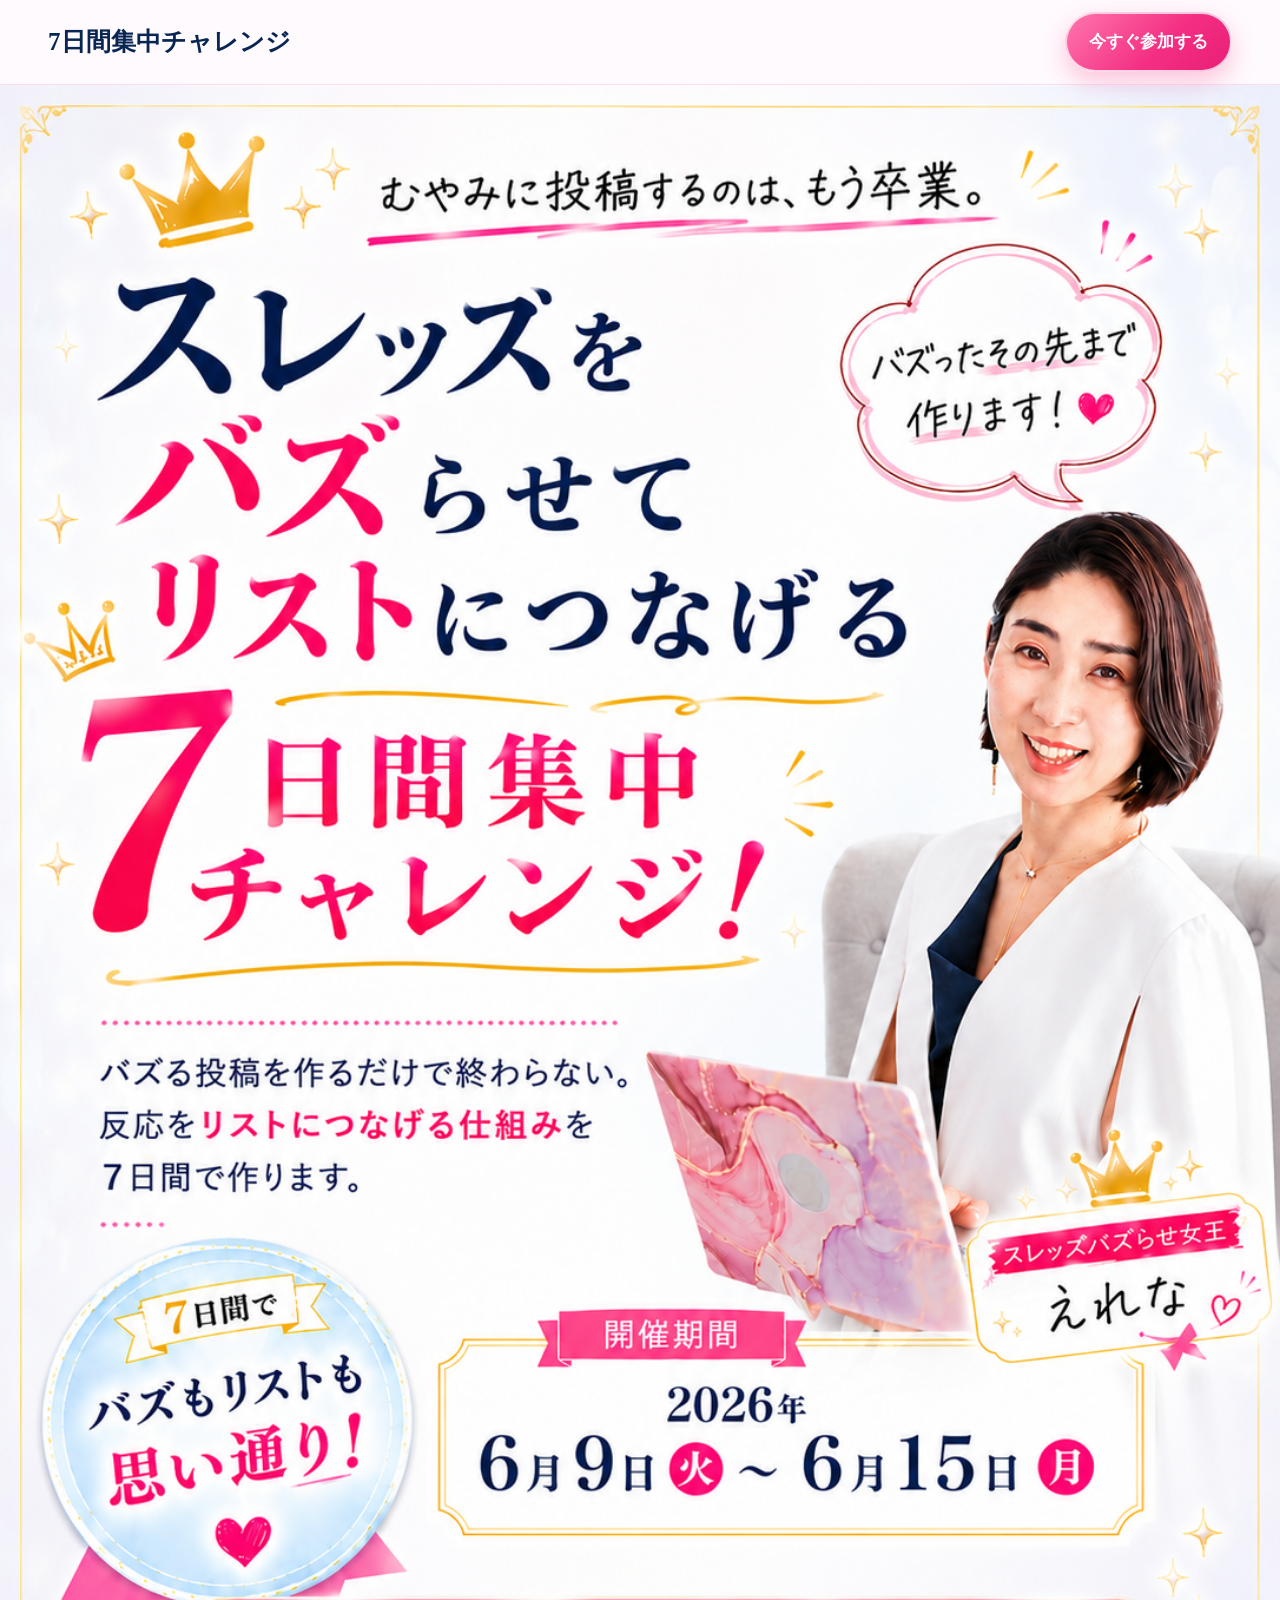
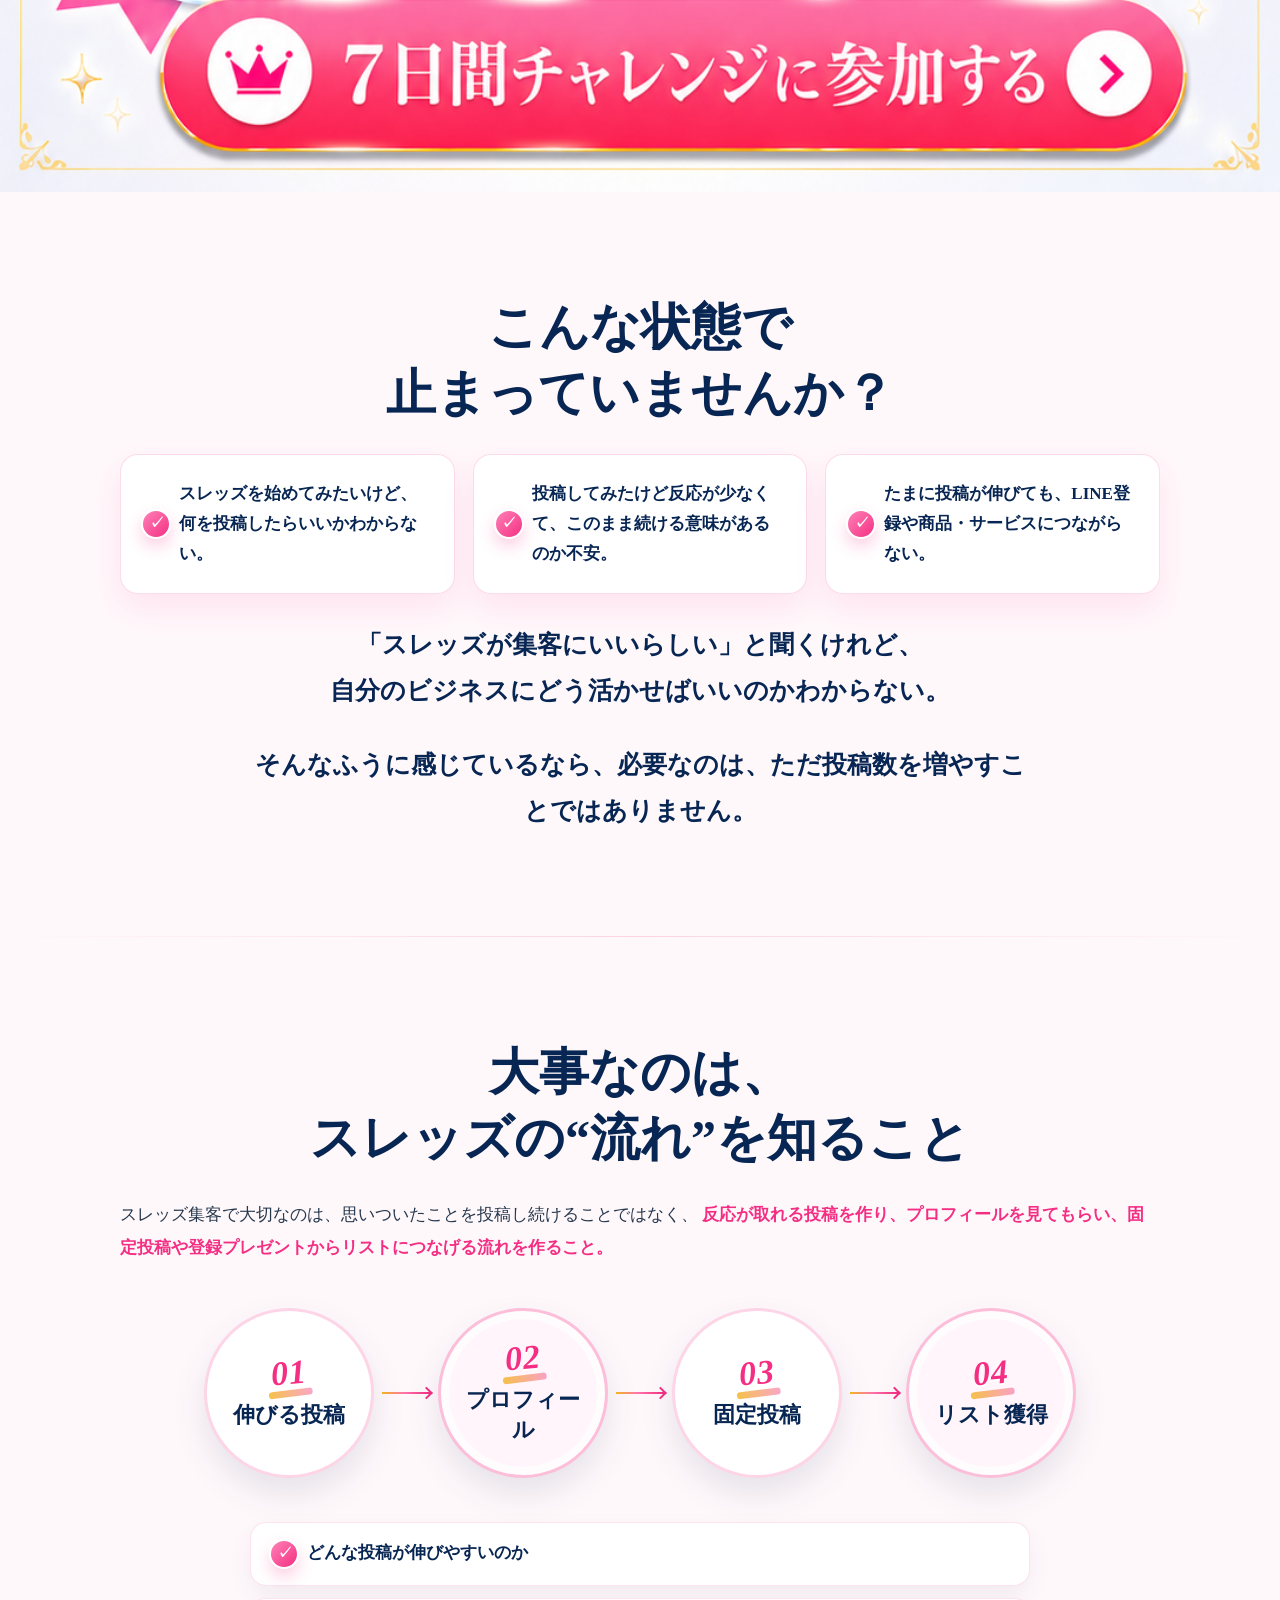
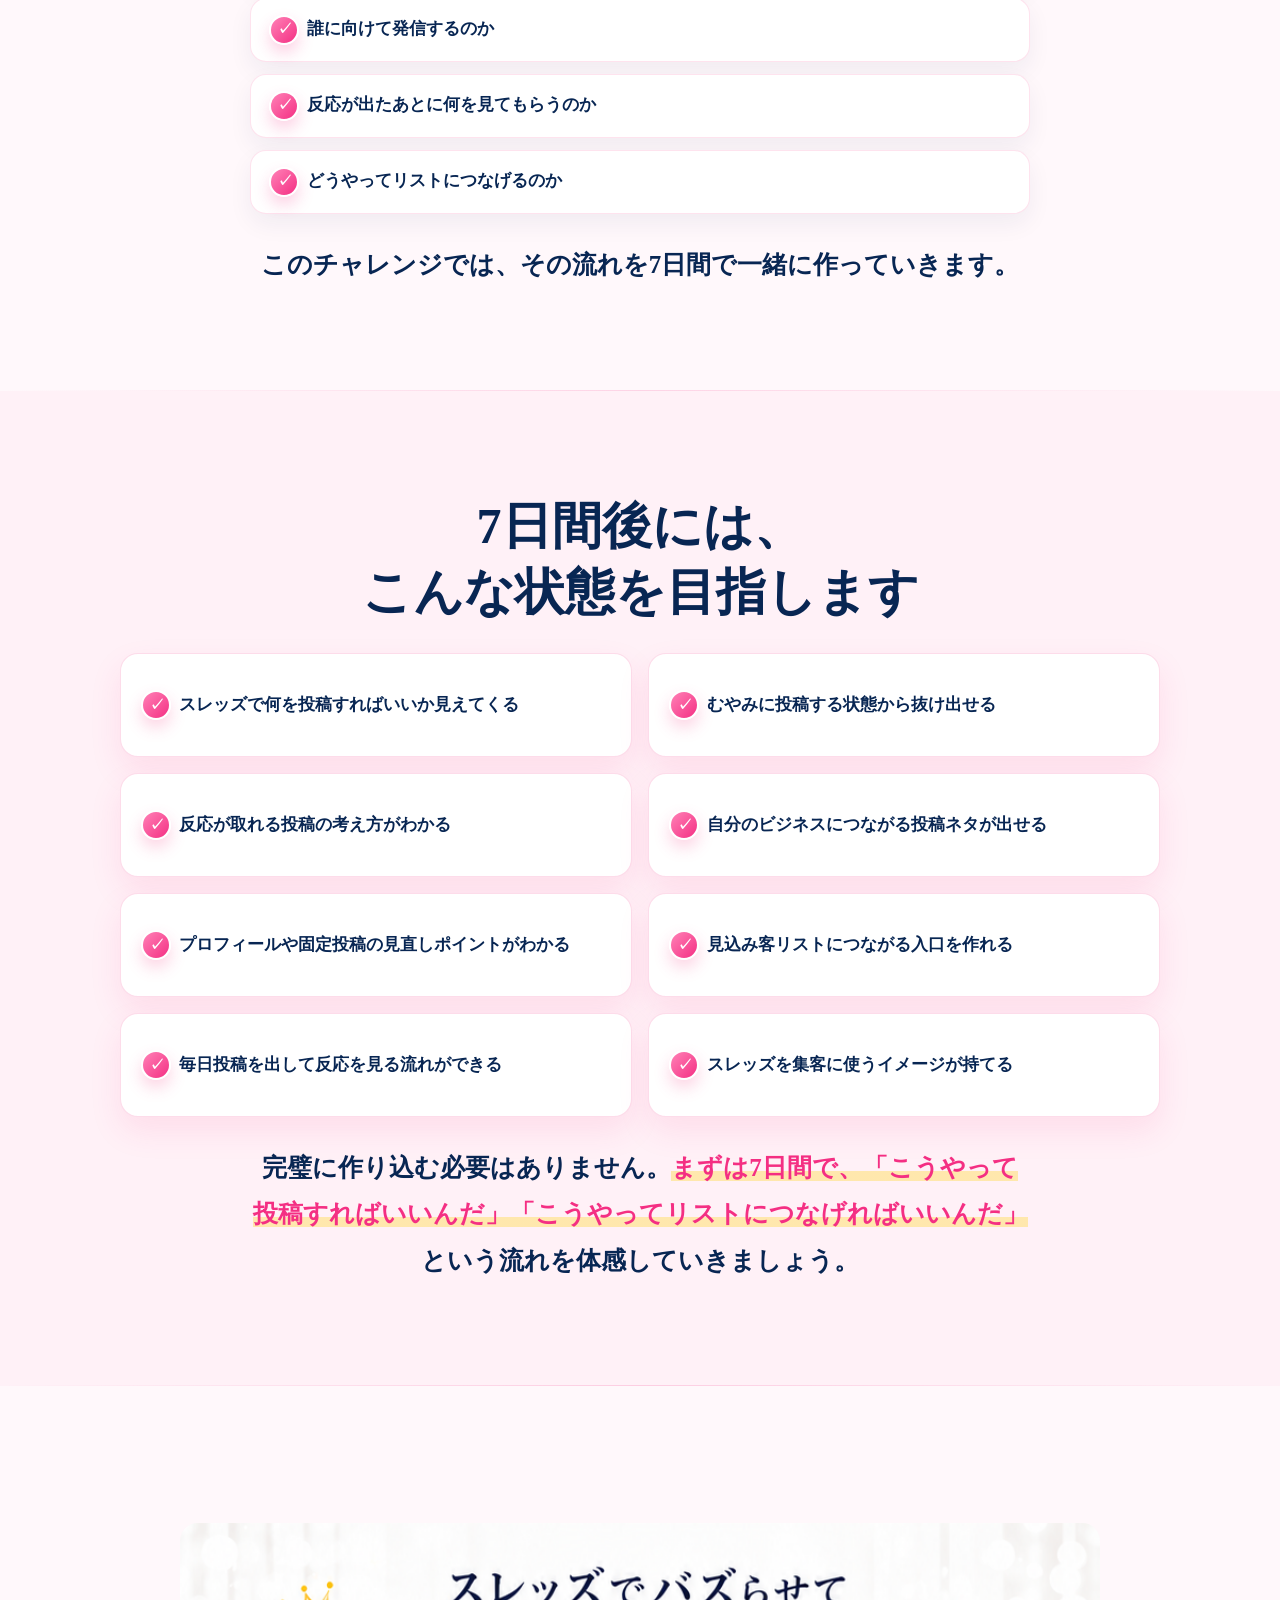
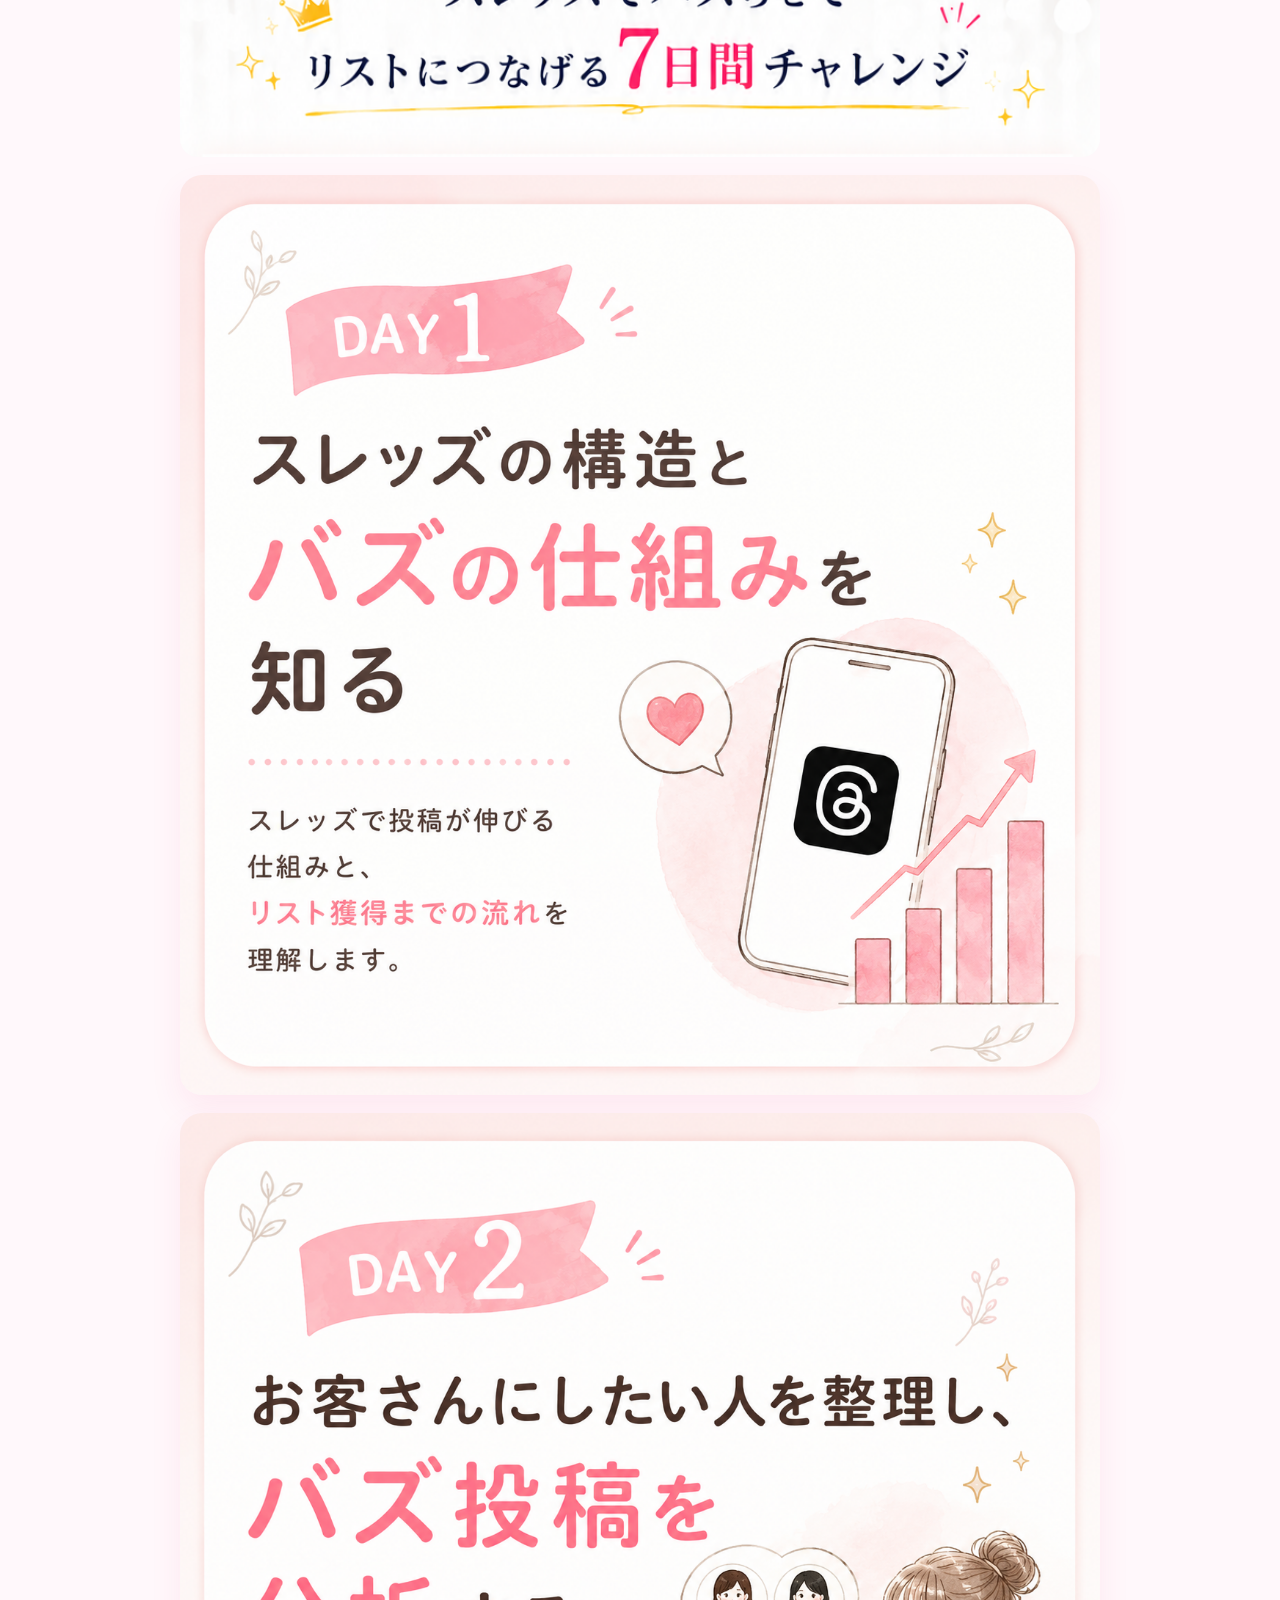
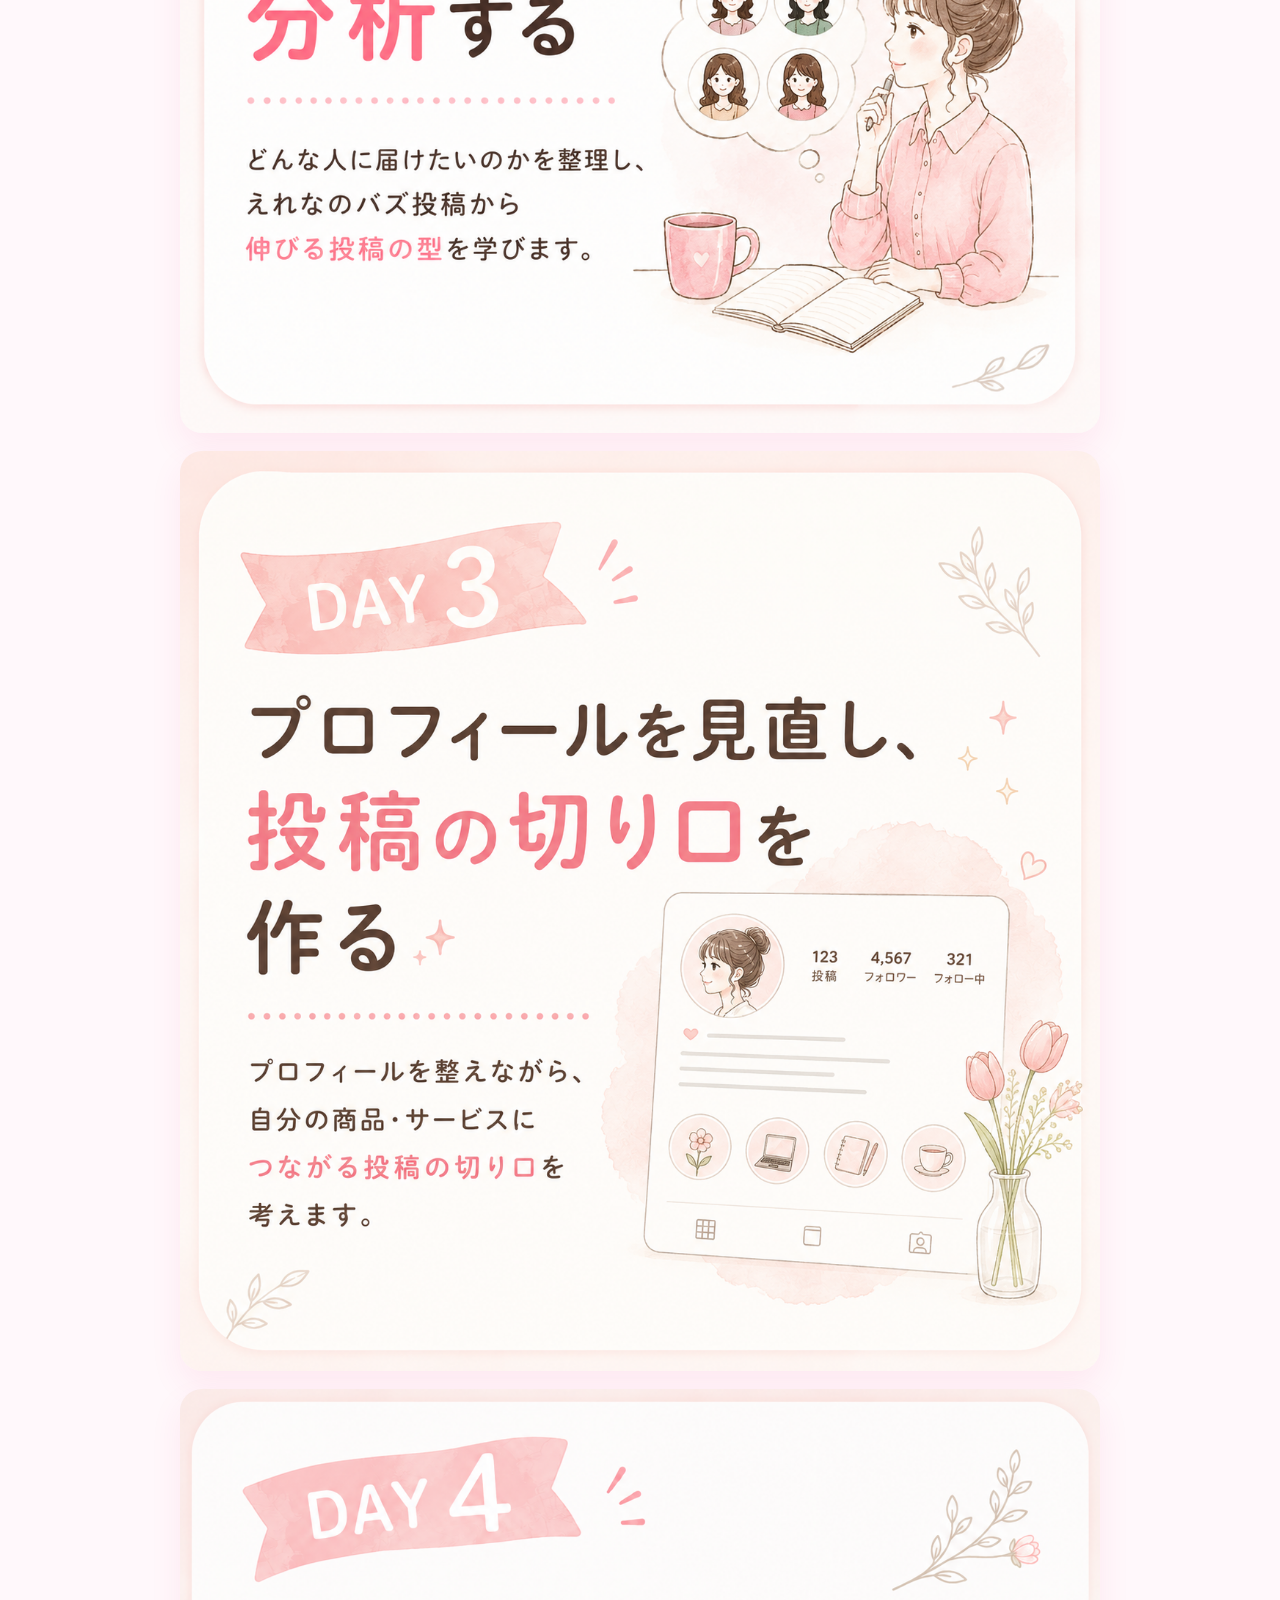
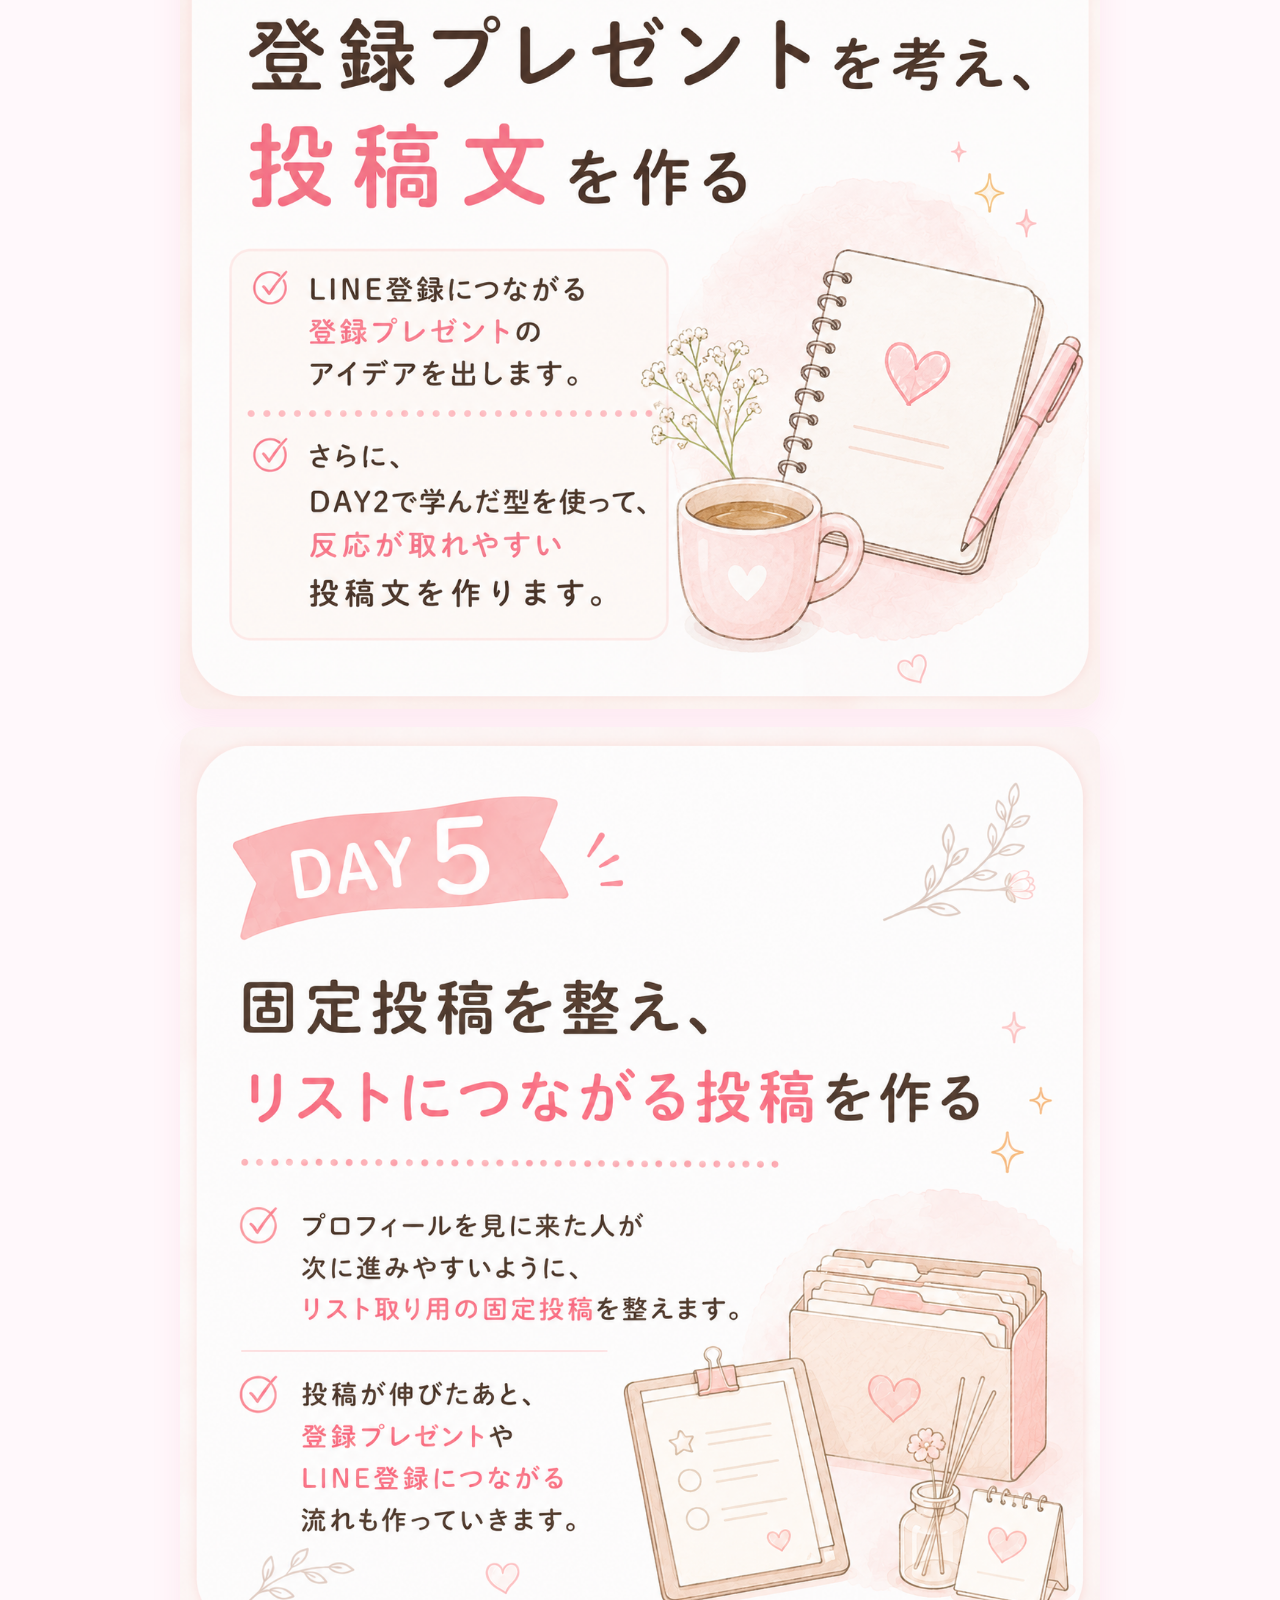
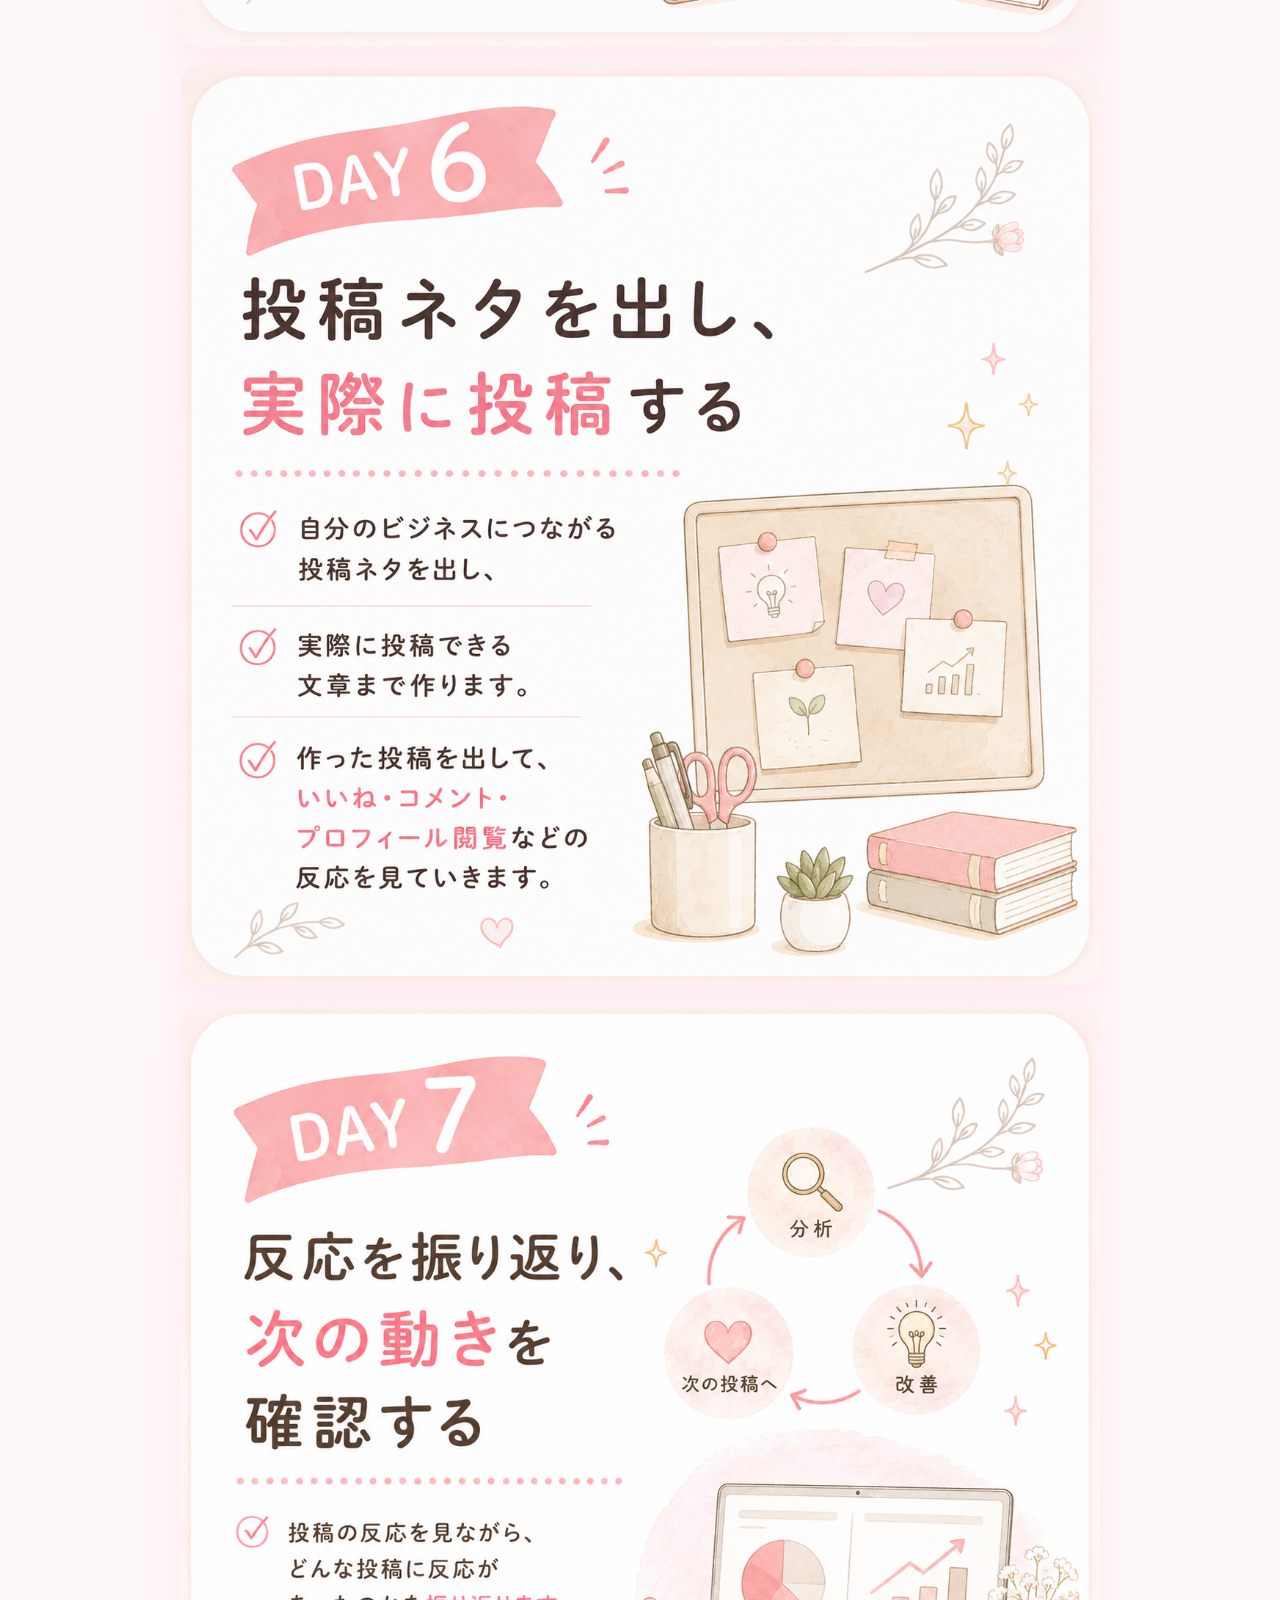
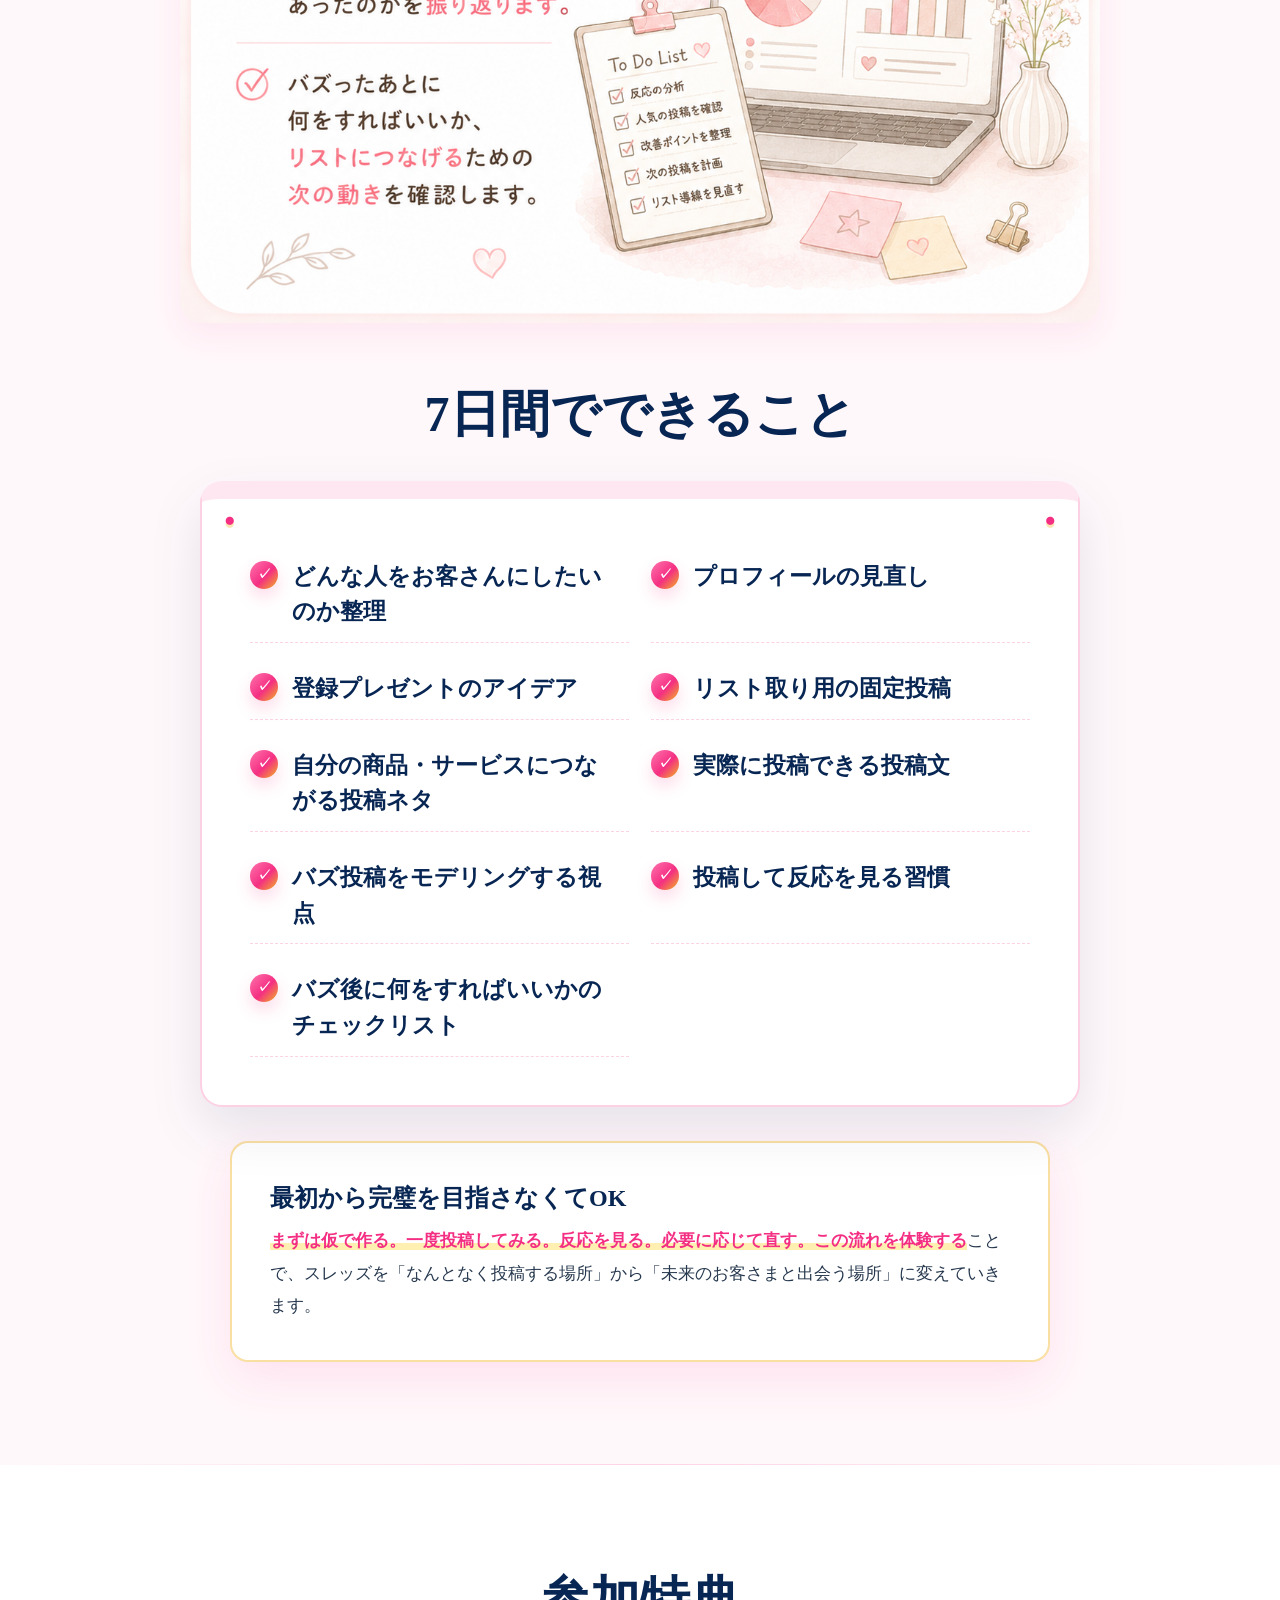
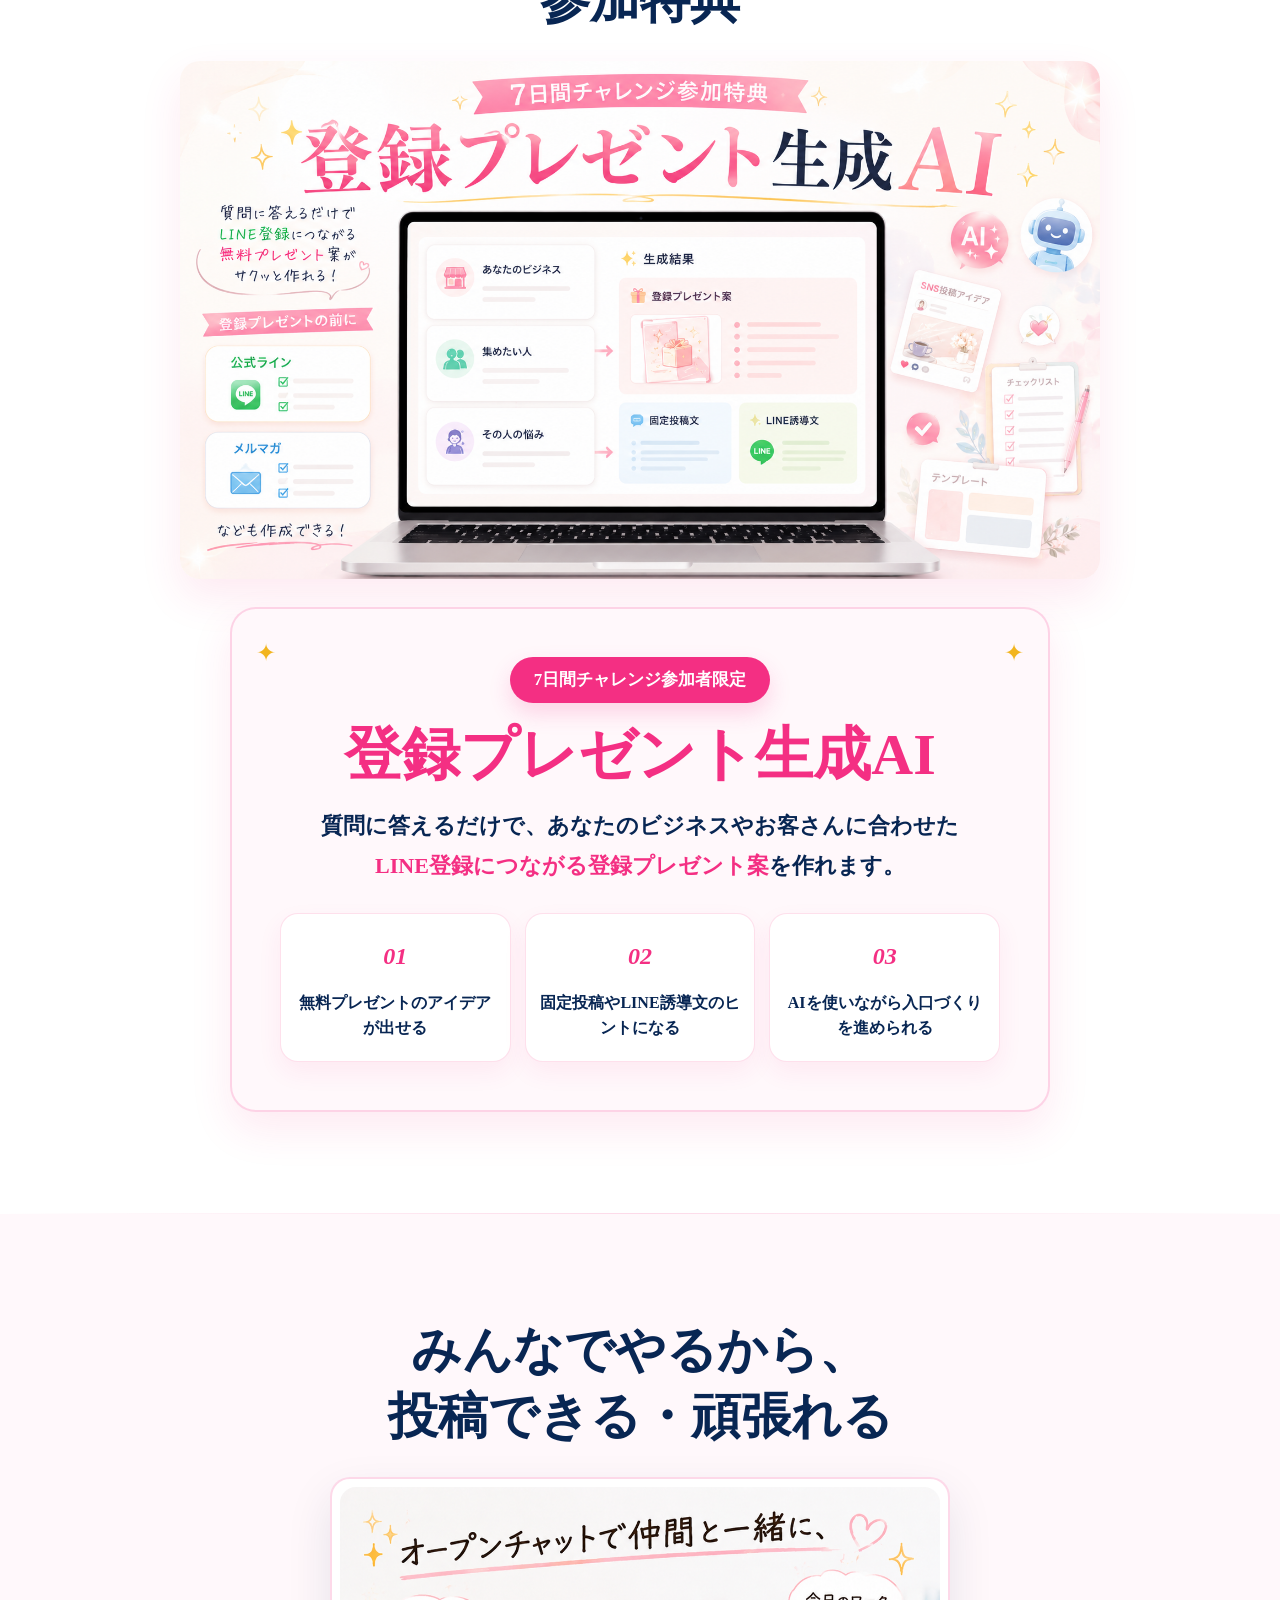
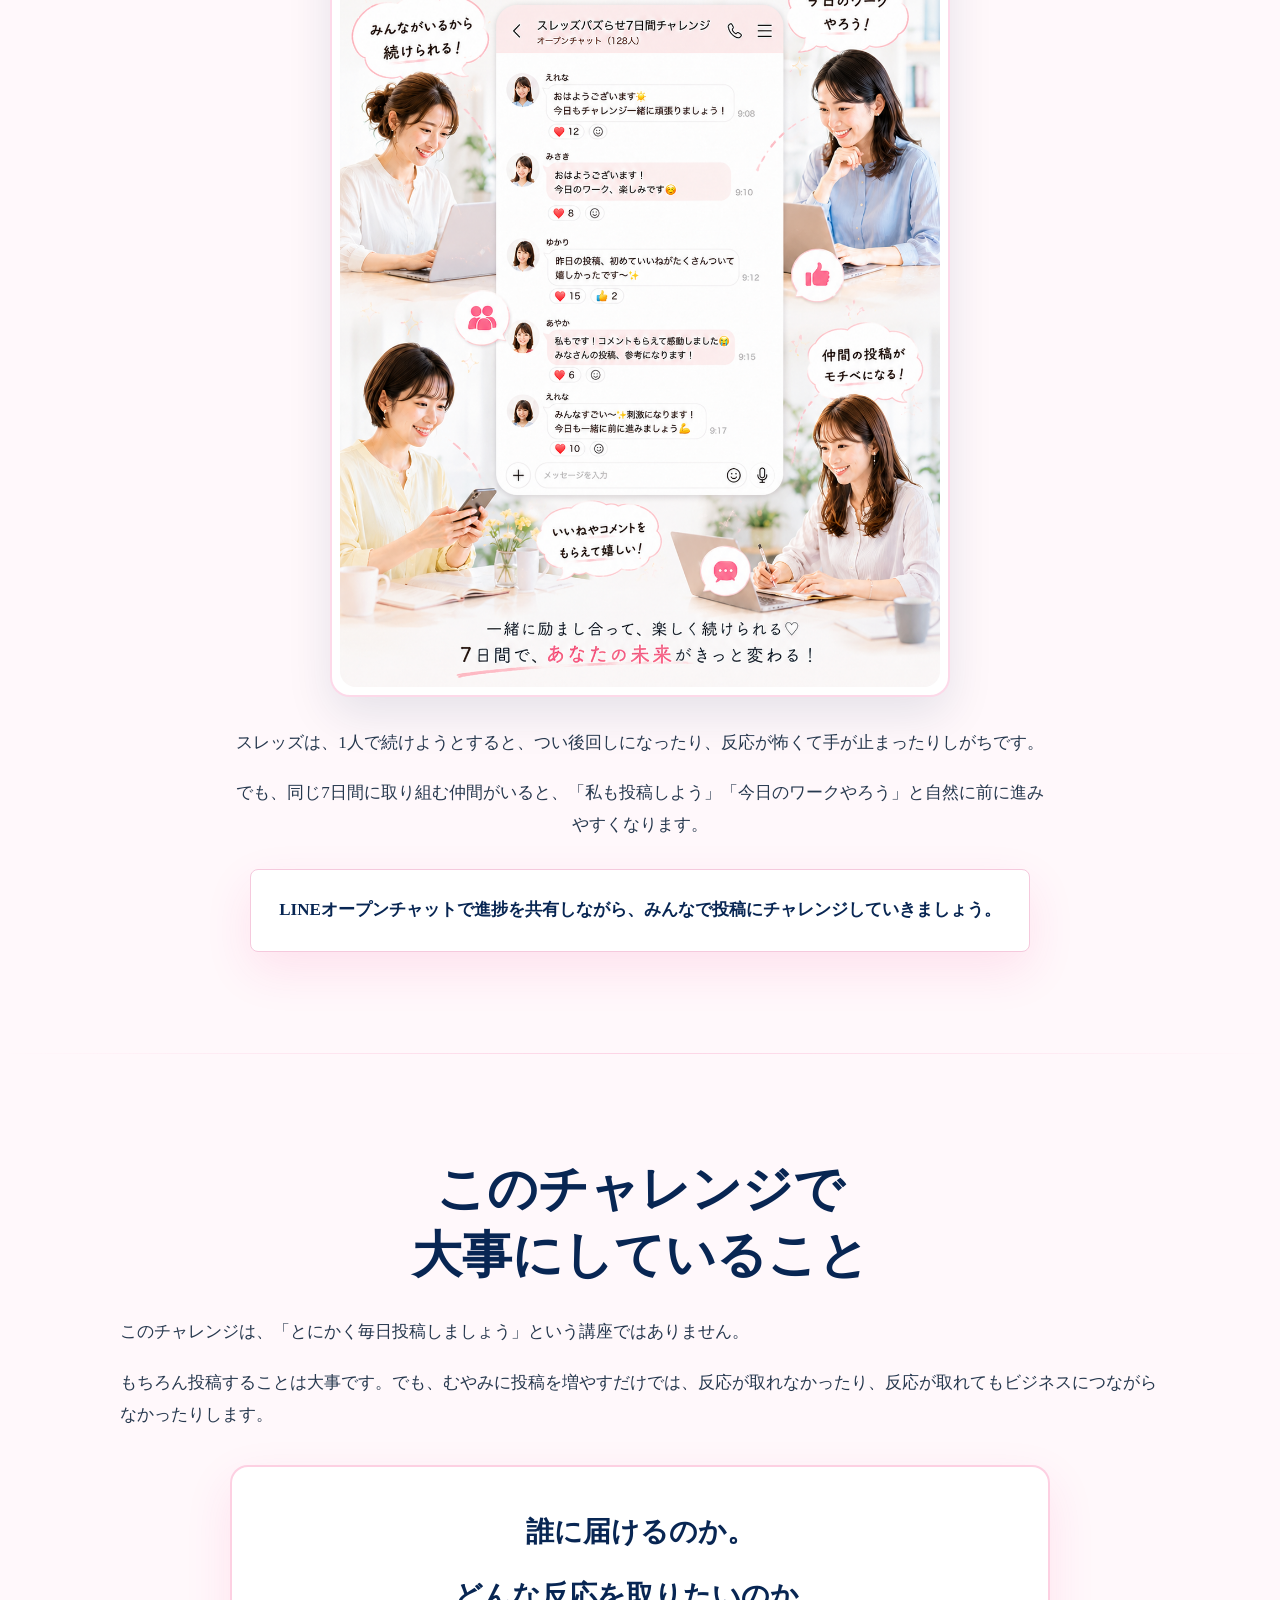
==== commit 4a3787e7: "Add files via upload" ====
--- a/index.html
+++ b/index.html
@@ -5,6 +5,20 @@
   <meta name="viewport" content="width=device-width, initial-scale=1.0">
   <title>スレッズをバズらせてリストにつなげる 7日間集中チャレンジ</title>
   <meta name="description" content="スレッズの構造を理解して、意図して反応が取れる投稿を作り、その反応を見込み客リストにつなげる流れを7日間で一緒に作る集中チャレンジです。">
+  <meta property="og:type" content="website">
+  <meta property="og:url" content="https://threads-7days.vercel.app/">
+  <meta property="og:title" content="スレッズをバズらせてリストにつなげる 7日間集中チャレンジ">
+  <meta property="og:description" content="むやみに投稿するのは卒業。スレッズの構造を理解して、バズる投稿から見込み客リストにつながる流れを7日間で一緒に作ろう！">
+  <meta property="og:image" content="https://threads-7days.vercel.app/assets/hero.png">
+  <meta property="og:image:width" content="1086">
+  <meta property="og:image:height" content="1448">
+  <meta property="og:image:alt" content="スレッズをバズらせてリストにつなげる7日間集中チャレンジ">
+  <meta property="og:site_name" content="7日間集中チャレンジ">
+  <meta name="twitter:card" content="summary_large_image">
+  <meta name="twitter:title" content="スレッズをバズらせてリストにつなげる 7日間集中チャレンジ">
+  <meta name="twitter:description" content="スレッズの構造を理解して、反応が取れる投稿からリストにつながる流れを7日間で作ります。">
+  <meta name="twitter:image" content="https://threads-7days.vercel.app/assets/hero.png">
+  <link rel="icon" href="assets/favicon.svg" type="image/svg+xml">
   <link rel="stylesheet" href="style.css">
 </head>
 <body>
@@ -93,8 +107,15 @@
     <section class="section section-soft">
       <div class="container">
         <p class="eyebrow">Output</p>
-        <div class="days-image">
-          <img src="assets/days.png" alt="スレッズでバズらせてリストにつなげる7日間チャレンジの内容">
+        <div class="days-image days-split" aria-label="スレッズでバズらせてリストにつなげる7日間チャレンジの内容">
+          <div class="day-slice days-heading" role="img" aria-label="スレッズでバズらせてリストにつなげる7日間チャレンジ"></div>
+          <img class="day-card-img" src="assets/day-01.png" alt="DAY1 スレッズの構造とバズの仕組みを知る">
+          <img class="day-card-img" src="assets/day-02.png" alt="DAY2 お客さんにしたい人を整理し、バズ投稿を分析する">
+          <img class="day-card-img" src="assets/day-03.png" alt="DAY3 プロフィールを見直し、投稿の切り口を作る">
+          <img class="day-card-img" src="assets/day-04.png" alt="DAY4 登録プレゼントを考え、投稿文を作る">
+          <img class="day-card-img" src="assets/day-05.png" alt="DAY5 固定投稿を整え、リストにつながる投稿を作る">
+          <img class="day-card-img" src="assets/day-06.png" alt="DAY6 投稿ネタを出し、実際に投稿する">
+          <img class="day-card-img" src="assets/day-07.png" alt="DAY7 反応を振り返り、次の動きを確認する">
         </div>
 
         <h2 class="sub-heading">7日間でできること</h2>
@@ -288,7 +309,7 @@
     <section class="section final-section">
       <div class="container narrow">
         <div class="final-photo">
-          <img src="assets/final-photo.jpg" alt="スレッズチャレンジを進めるえれな">
+          <img src="assets/final-photo.png" alt="スレッズチャレンジを進めるえれな">
         </div>
         <h2>スレッズを、<br>ただ投稿するだけで終わらせない。</h2>
         <p>
--- a/style.css
+++ b/style.css
@@ -23,6 +23,7 @@
 
 html {
   scroll-behavior: smooth;
+  overflow-x: hidden;
 }
 
 body {
@@ -32,6 +33,7 @@
   font-family: "Hiragino Mincho ProN", "Yu Mincho", "YuMincho", "Noto Serif JP", serif;
   font-size: 17px;
   line-height: 1.9;
+  overflow-x: hidden;
 }
 
 img {
@@ -90,6 +92,7 @@
 .hero img {
   width: 100%;
   height: auto;
+  object-fit: contain;
 }
 
 .section {
@@ -528,10 +531,66 @@
   margin: 34px auto 0;
 }
 
-.days-image img {
+.days-split {
+  display: grid;
+  gap: 18px;
+}
+
+.day-slice {
   width: 100%;
-  border-radius: 20px;
-  box-shadow: 0 18px 42px rgba(244, 47, 131, 0.1);
+  background-image: url("assets/days.png");
+  background-repeat: no-repeat;
+  background-size: 100% auto;
+  border-radius: 18px;
+  box-shadow: 0 14px 32px rgba(244, 47, 131, 0.08);
+}
+
+.days-heading {
+  aspect-ratio: 864 / 220;
+  background-position: center 0%;
+  box-shadow: none;
+}
+
+.day-01 {
+  aspect-ratio: 864 / 248;
+  background-position: center 13.1%;
+}
+
+.day-02 {
+  aspect-ratio: 864 / 256;
+  background-position: center 27.4%;
+}
+
+.day-03 {
+  aspect-ratio: 864 / 256;
+  background-position: center 42.1%;
+}
+
+.day-04 {
+  aspect-ratio: 864 / 256;
+  background-position: center 56.9%;
+}
+
+.day-05 {
+  aspect-ratio: 864 / 256;
+  background-position: center 71.6%;
+}
+
+.day-06 {
+  aspect-ratio: 864 / 256;
+  background-position: center 86.4%;
+}
+
+.day-07 {
+  aspect-ratio: 864 / 231;
+  background-position: center 100%;
+}
+
+.day-card-img {
+  width: 100%;
+  height: auto;
+  border-radius: 22px;
+  box-shadow: 0 14px 32px rgba(244, 47, 131, 0.08);
 }
 
 .day-pair {
@@ -630,6 +689,7 @@
   color: var(--pink);
   font-size: clamp(34px, 5vw, 58px);
   line-height: 1.25;
+  white-space: nowrap;
 }
 
 .bonus-lead {
@@ -770,7 +830,7 @@
 }
 
 .opchat-photo {
-  width: min(100%, 640px);
+  width: min(100%, 620px);
   margin: 0 auto 30px;
   padding: 8px;
   background: #ffffff;
@@ -1076,7 +1136,6 @@
   align-items: center;
   justify-content: center;
   width: min(100%, 620px);
-  min-height: 300px;
   margin: 0 auto 36px;
   color: rgba(8, 38, 83, 0.58);
   font-weight: 900;
@@ -1095,9 +1154,8 @@
 
 .final-photo img {
   width: 100%;
-  height: 100%;
-  min-height: 300px;
-  object-fit: cover;
+  height: auto;
+  object-fit: contain;
   object-position: center;
 }
 
@@ -1161,21 +1219,25 @@
 
 @media (max-width: 640px) {
   body {
-    font-size: 16px;
+    font-size: 15.5px;
+    line-height: 1.85;
   }
 
   .site-header {
-    padding: 10px 16px;
+    gap: 10px;
+    padding: 9px 12px;
   }
 
   .header-logo {
-    font-size: 14px;
+    font-size: 15px;
+    line-height: 1.25;
   }
 
   .header-cta {
-    min-height: 42px;
-    padding: 8px 16px;
-    font-size: 14px;
+    min-height: 40px;
+    padding: 8px 13px;
+    font-size: 13px;
+    white-space: nowrap;
   }
 
   .container,
@@ -1184,26 +1246,184 @@
   }
 
   .section {
-    padding: 56px 0;
+    padding: 48px 0;
   }
 
   .hero img {
-    min-height: 420px;
-    object-fit: cover;
+    width: 100%;
+    height: auto;
+    min-height: 0;
+    object-fit: contain;
     object-position: center top;
   }
 
   h1,
   h2 {
+    margin-bottom: 22px;
+    font-size: clamp(25px, 7vw, 31px);
+    line-height: 1.42;
+  }
+
+  h3 {
+    font-size: 21px;
+    line-height: 1.45;
+  }
+
+  p {
+    margin-bottom: 15px;
+  }
+
+  .lead,
+  .message,
+  .plain-closing,
+  .plain-note {
+    margin-top: 22px;
+  }
+
+  .plain-closing {
+    font-size: 17px;
+    line-height: 1.9;
+    text-align: left;
+  }
+
+  .plain-closing br {
+    display: none;
+  }
+
+  .check-list {
+    gap: 12px;
+  }
+
+  .check-list p,
+  .card,
+  .recommend-grid div {
+    min-height: auto;
+    padding: 18px 16px 18px 52px;
+    line-height: 1.65;
+    border-radius: 18px;
+  }
+
+  .check-list p::before,
+  .card::before,
+  .recommend-grid div::before {
+    left: 16px;
+    width: 26px;
+    height: 26px;
+    font-size: 13px;
+  }
+
+  .flow {
+    margin: 30px 0;
+  }
+
+  .flow div {
+    width: min(178px, 62vw);
+    height: min(178px, 62vw);
+    font-size: 19px;
+  }
+
+  .flow div span {
     font-size: 30px;
   }
 
+  .simple-list li,
+  .benefit-list li,
+  .not-list li {
+    padding: 14px 15px;
+    line-height: 1.65;
+  }
+
+  .simple-list li::before,
+  .benefit-list li::before,
+  .not-list li::before {
+    width: 26px;
+    height: 26px;
+    margin-right: 9px;
+    font-size: 13px;
+  }
+
+  .card-grid,
+  .recommend-grid {
+    gap: 12px;
+  }
+
+  .days-image,
+  .bonus-image {
+    width: calc(100% + 12px);
+    margin-left: -6px;
+    margin-right: -6px;
+  }
+
+  .days-image img,
+  .bonus-image img,
+  .opchat-photo img,
+  .final-photo img {
+    height: auto;
+    max-height: none;
+    object-fit: contain;
+  }
+
+  .days-image img,
+  .bonus-image img {
+    border-radius: 14px;
+  }
+
   .board-list {
-    padding: 34px 18px 26px;
+    margin-top: 26px;
+    padding: 30px 16px 22px;
+    border-radius: 18px;
   }
 
   .board-list li {
-    font-size: 17px;
+    padding: 11px 0 11px 37px;
+    font-size: 16.5px;
+    line-height: 1.55;
+  }
+
+  .board-list li::before {
+    top: 12px;
+    width: 25px;
+    height: 25px;
+    font-size: 13px;
+  }
+
+  .note-box,
+  .point-box,
+  .bonus-text,
+  .price-box {
+    padding: 24px 18px;
+    border-radius: 20px;
+  }
+
+  .bonus-text h3 {
+    font-size: clamp(28px, 8.3vw, 42px);
+  }
+
+  .bonus-lead {
+    font-size: 16px;
+    line-height: 1.8;
+    text-align: left;
+  }
+
+  .bonus-points {
+    gap: 10px;
+  }
+
+  .opchat-photo {
+    width: 100%;
+    margin-left: 0;
+    margin-right: 0;
+    padding: 5px;
+    border-radius: 18px;
+  }
+
+  .community p {
+    text-align: left;
+  }
+
+  .point-box p {
+    font-size: 18px;
+    line-height: 1.7;
   }
 
   .steps div {
@@ -1227,11 +1447,69 @@
   .info-list div {
     grid-template-columns: 1fr;
     gap: 4px;
-    padding: 16px 0 16px 34px;
+    padding: 15px 0 15px 34px;
   }
 
   .info-list dt,
   .info-list dd {
     padding: 0;
   }
-}
+
+  .info-panel {
+    border-radius: 18px;
+  }
+
+  .info-panel-head {
+    padding: 28px 18px;
+  }
+
+  .info-panel-head strong {
+    font-size: clamp(54px, 17vw, 72px);
+  }
+
+  .info-panel-head span {
+    font-size: 19px;
+  }
+
+  .info-list {
+    padding: 24px 18px 28px;
+  }
+
+  .price-heading-img {
+    width: min(100%, 360px);
+    border-radius: 10px;
+  }
+
+  .price-main {
+    font-size: clamp(54px, 16vw, 72px);
+  }
+
+  .big-cta {
+    min-height: 56px;
+    padding: 12px 18px;
+    font-size: 18px;
+    line-height: 1.35;
+  }
+
+  .final-section {
+    padding-top: 52px;
+  }
+
+  .final-section h2 {
+    font-size: clamp(26px, 7vw, 32px);
+  }
+
+  .final-photo {
+    width: calc(100% + 4px);
+    margin-left: -2px;
+    margin-right: -2px;
+    margin-bottom: 28px;
+    border-width: 4px;
+    border-radius: 20px;
+  }
+
+  .final-section .big-cta {
+    min-height: 66px;
+    font-size: 22px;
+  }
+}
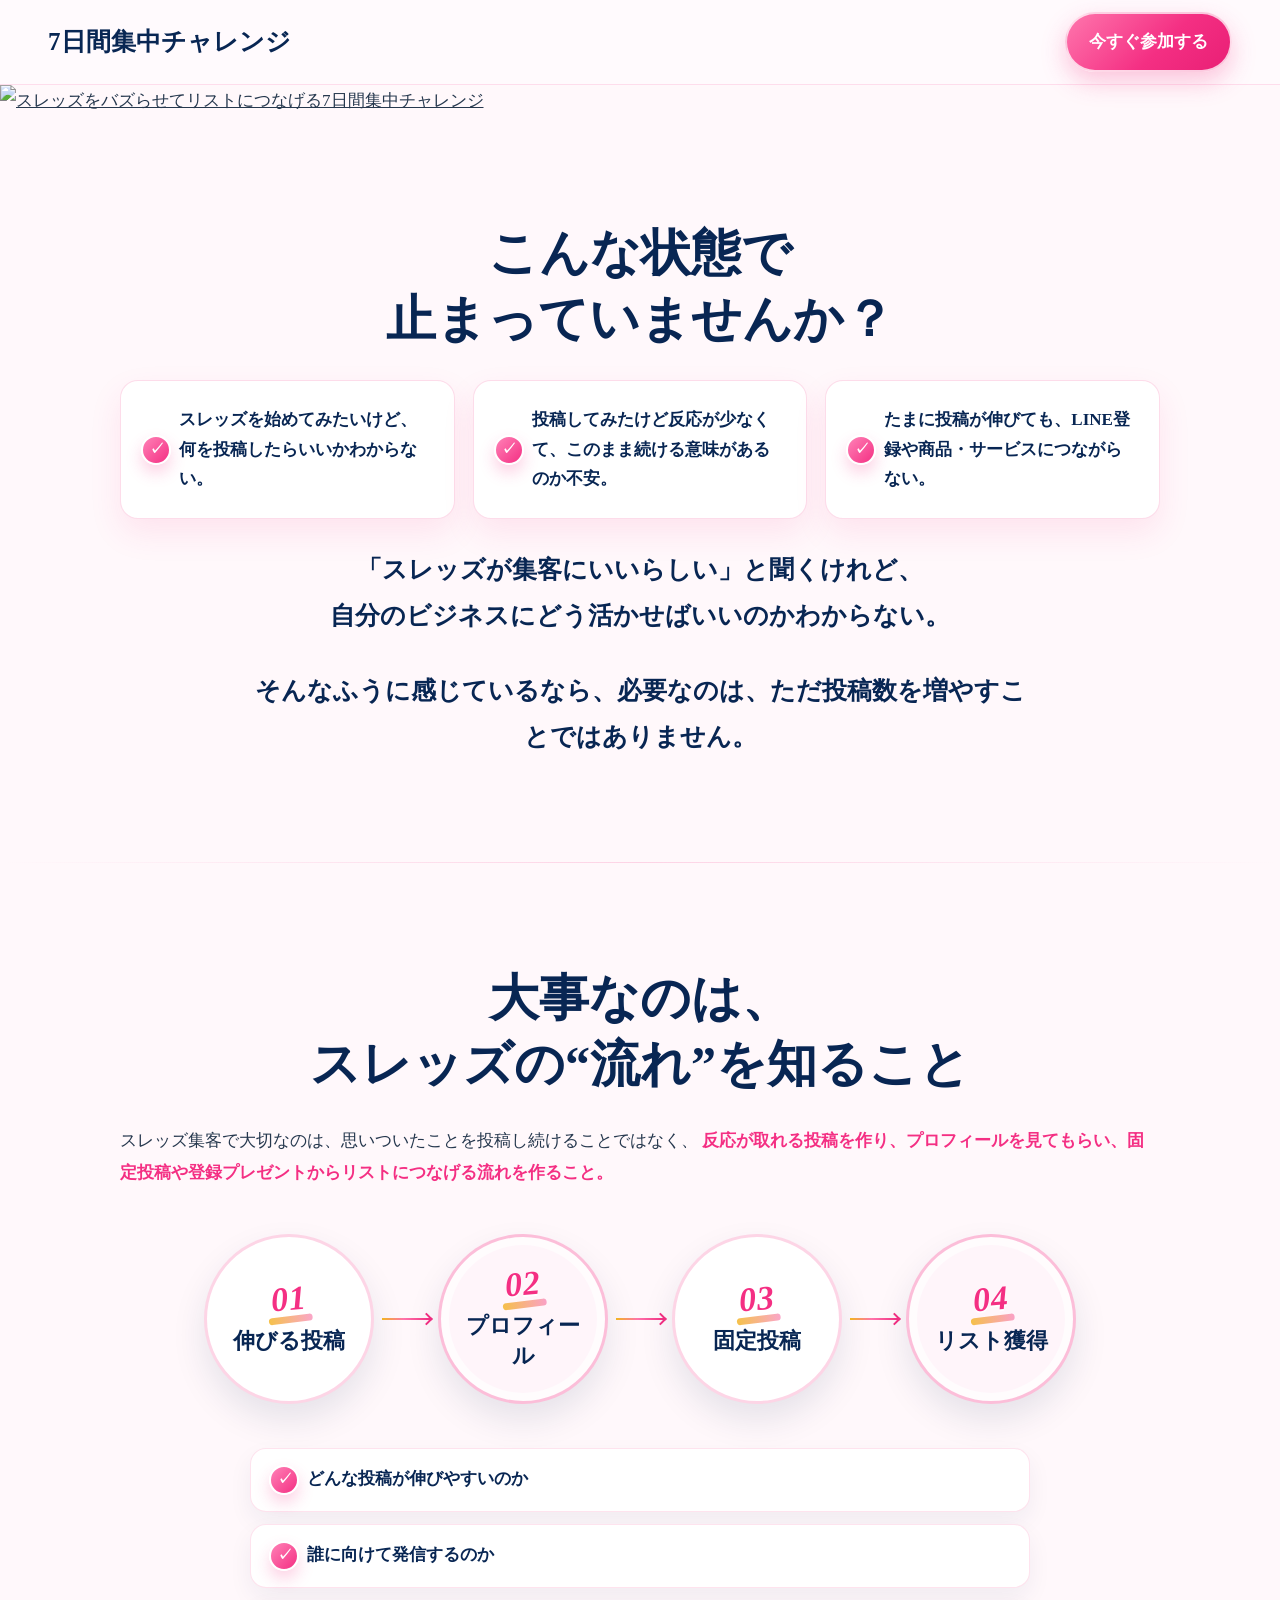
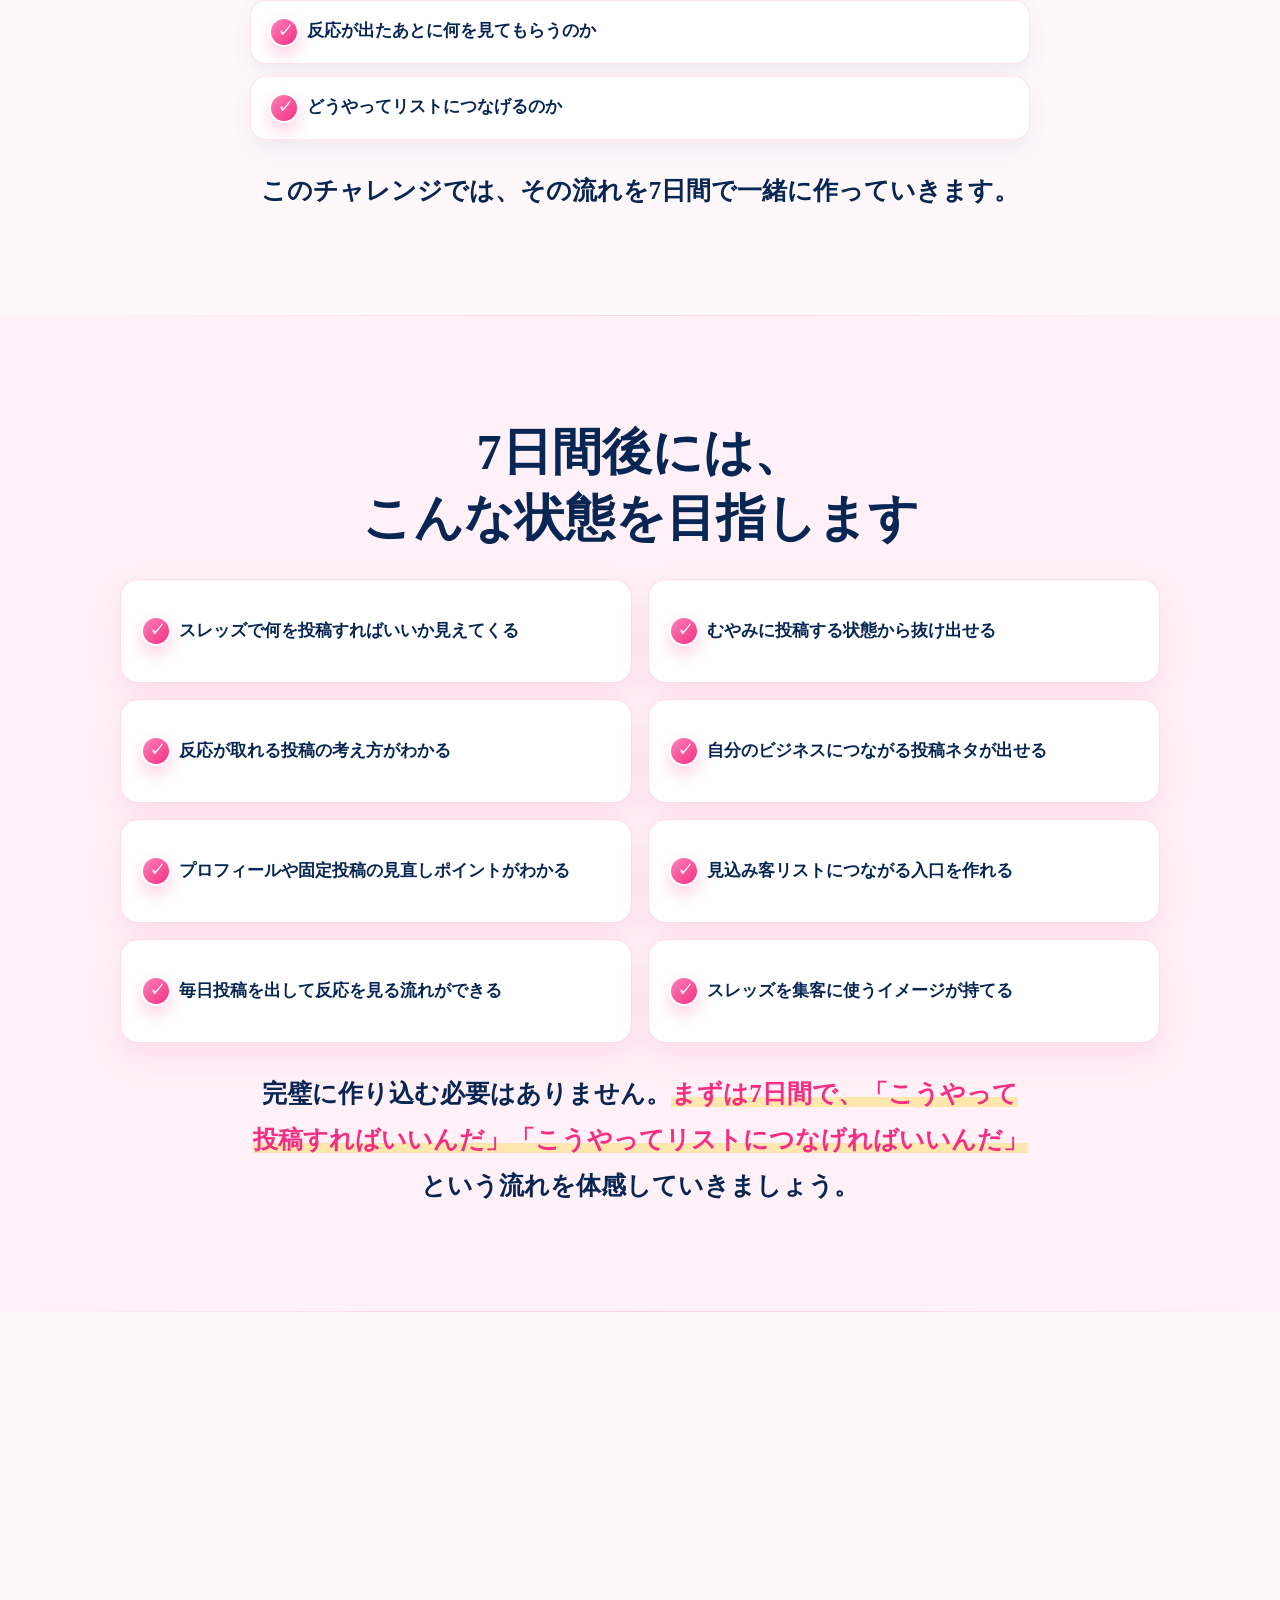
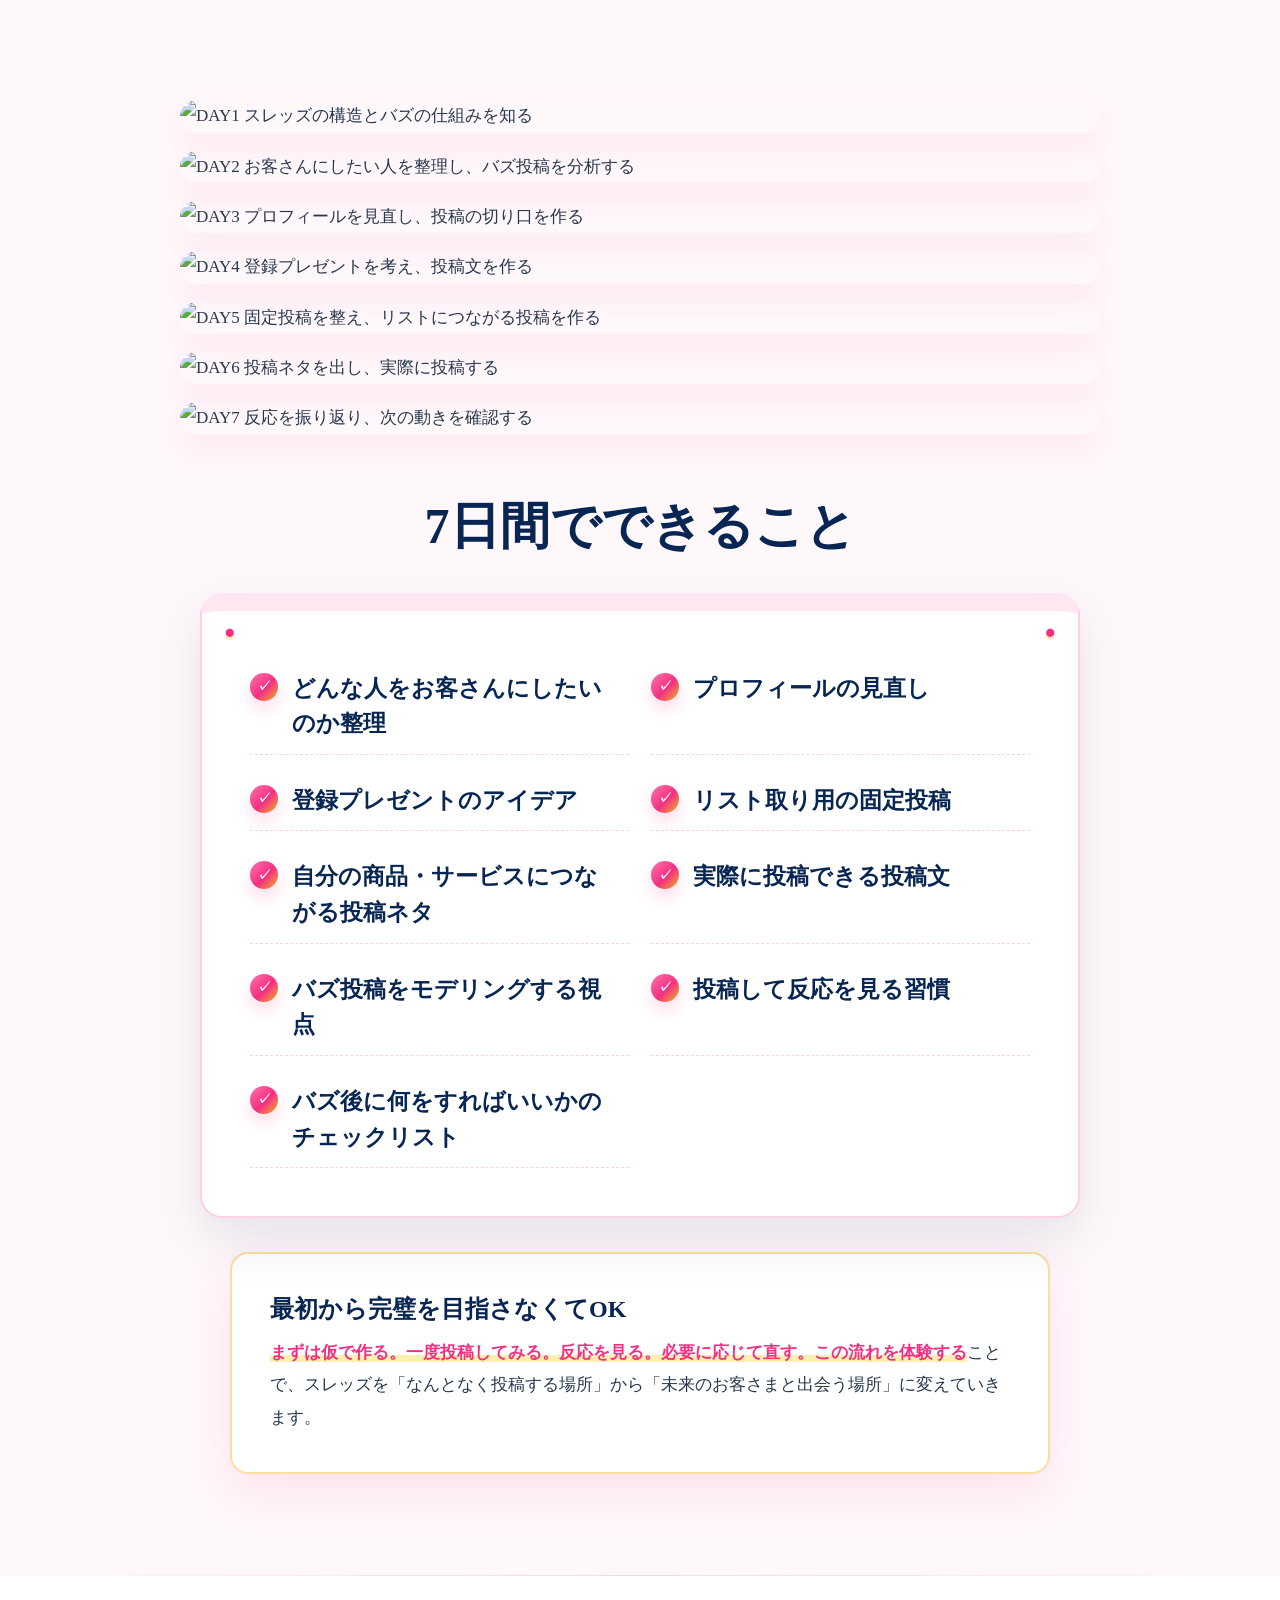
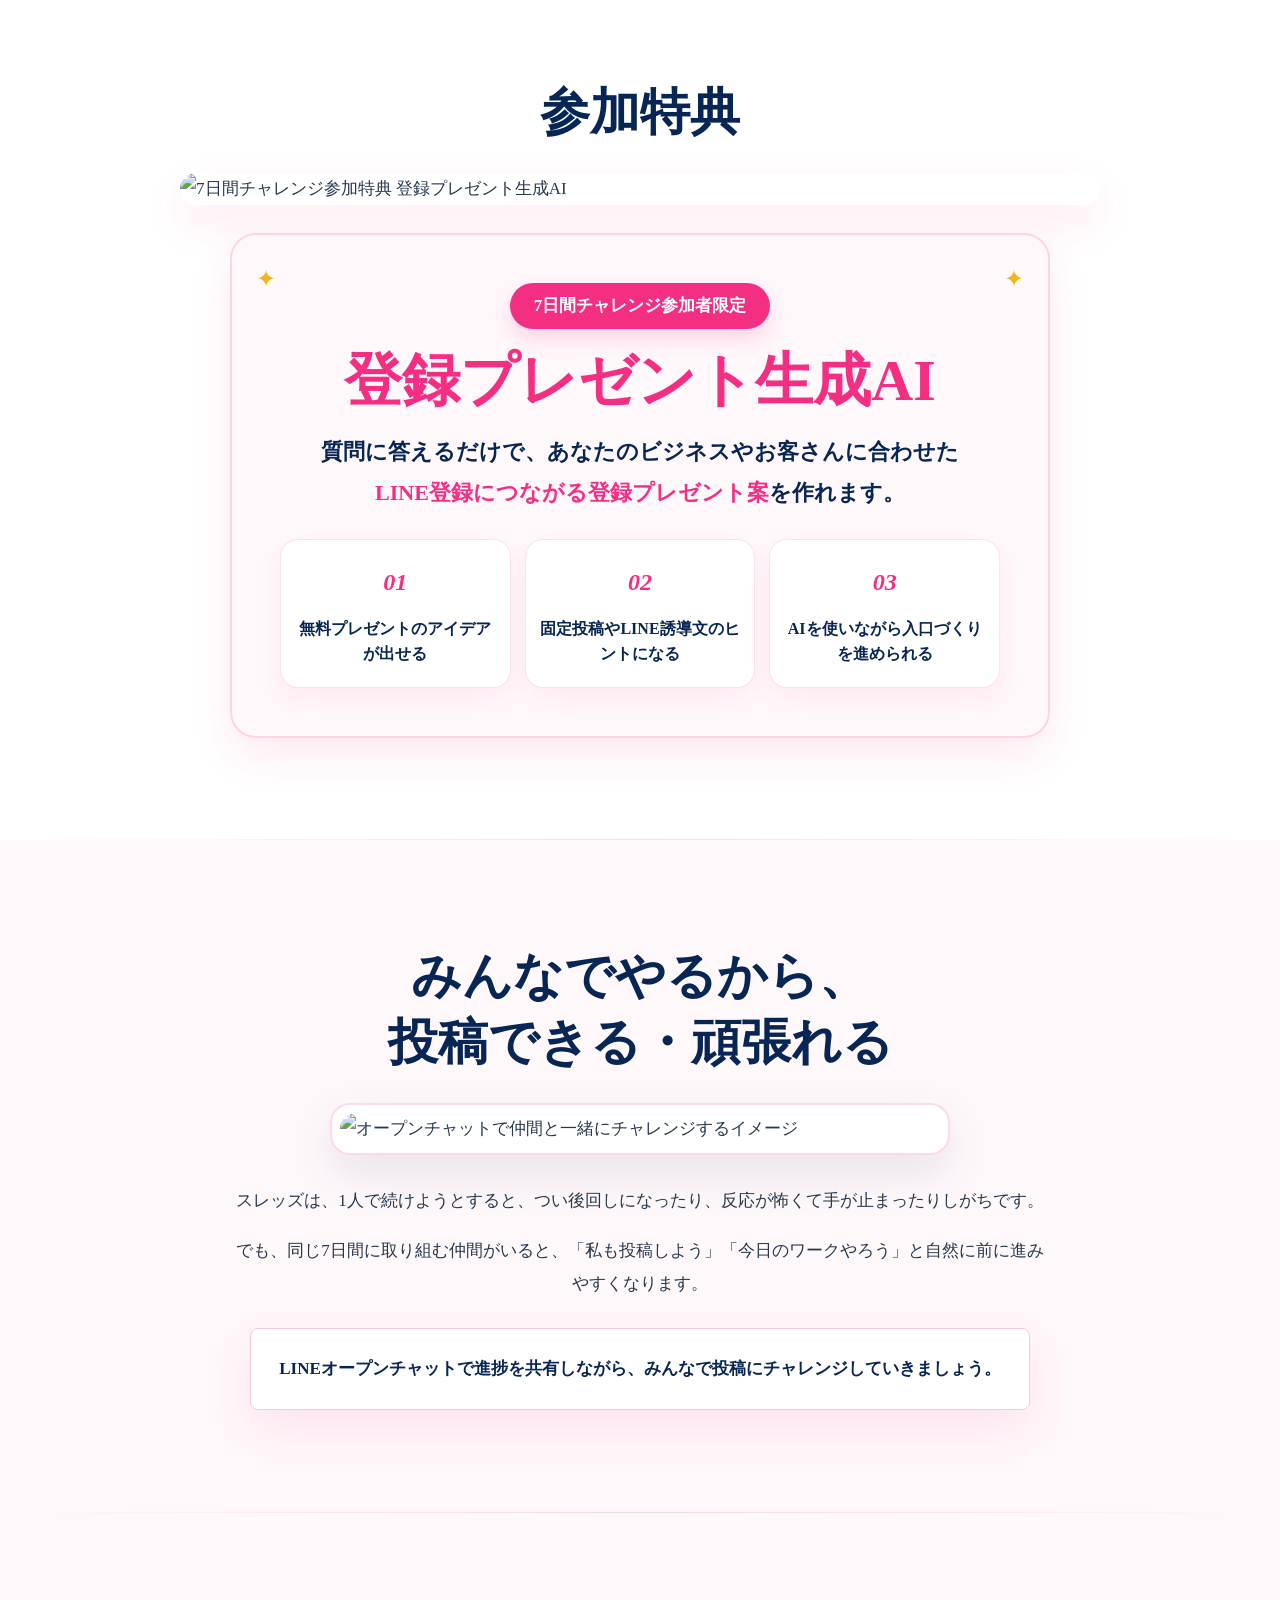
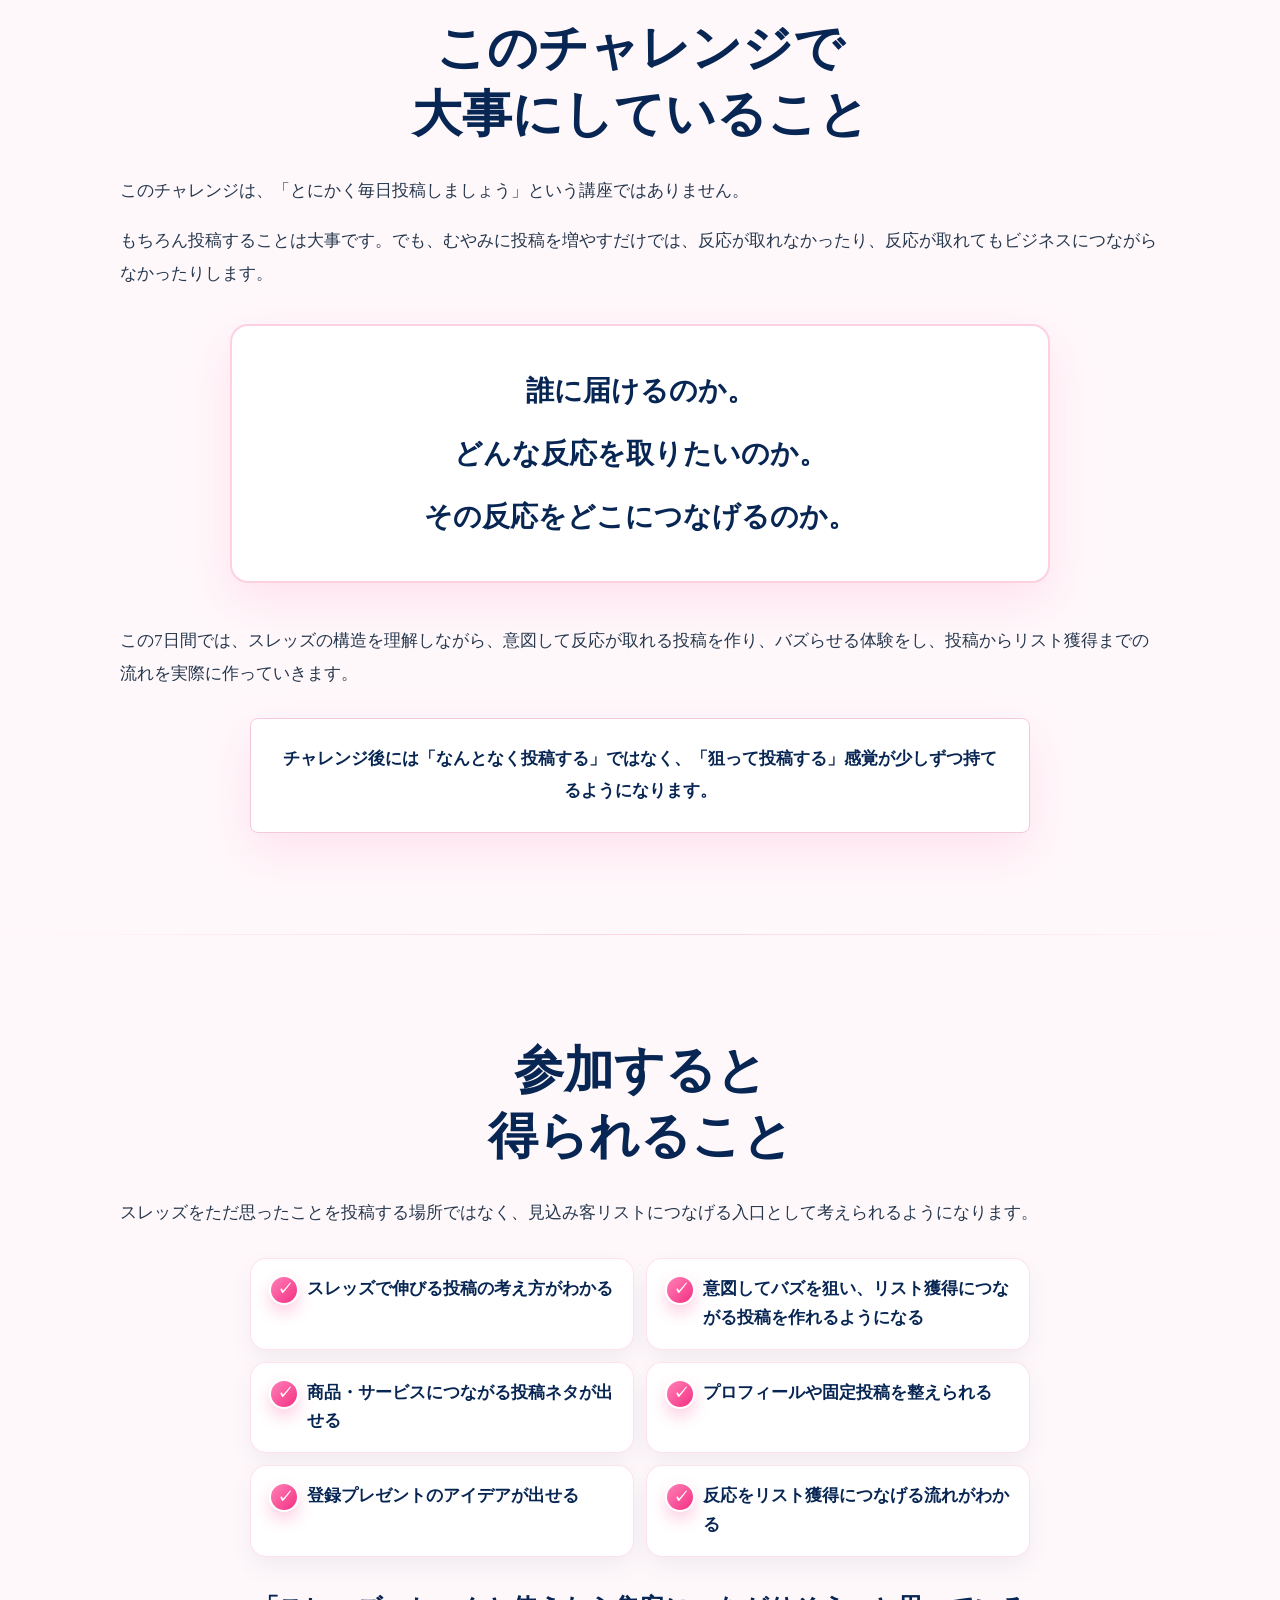
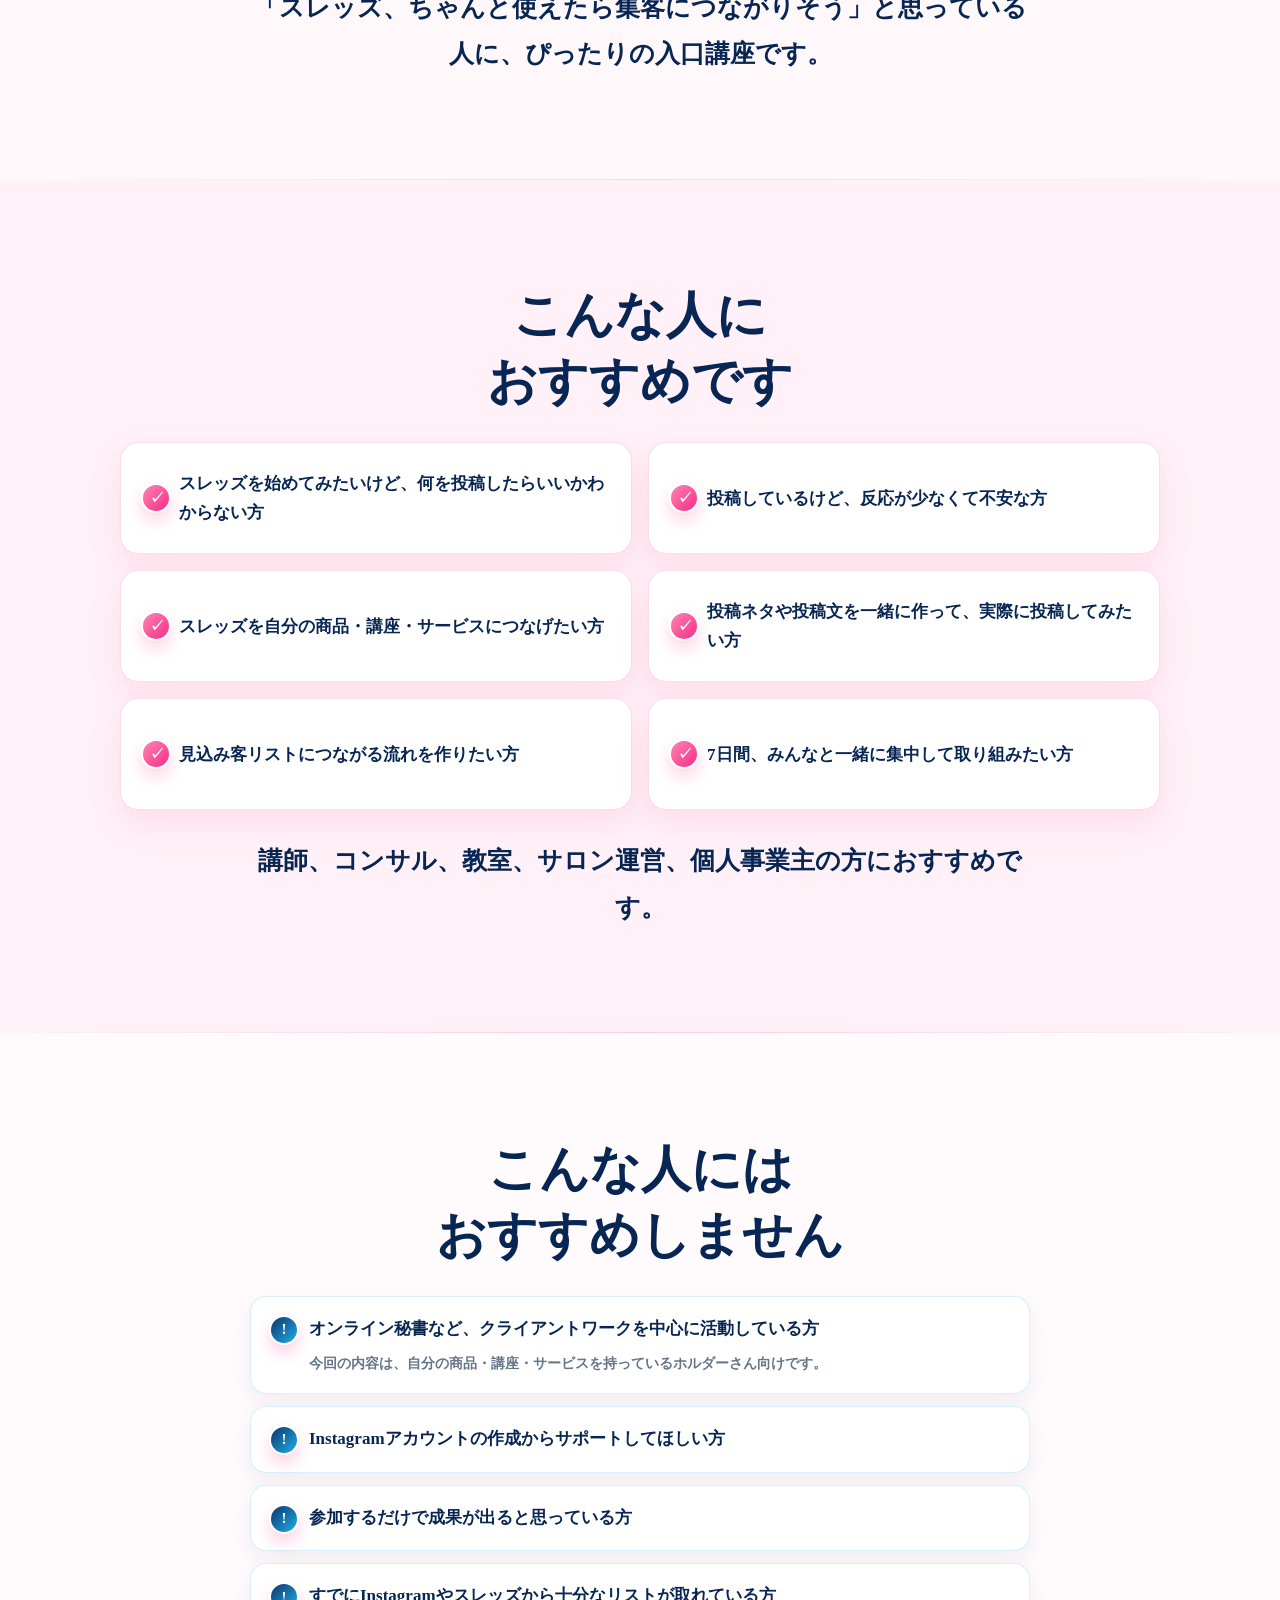
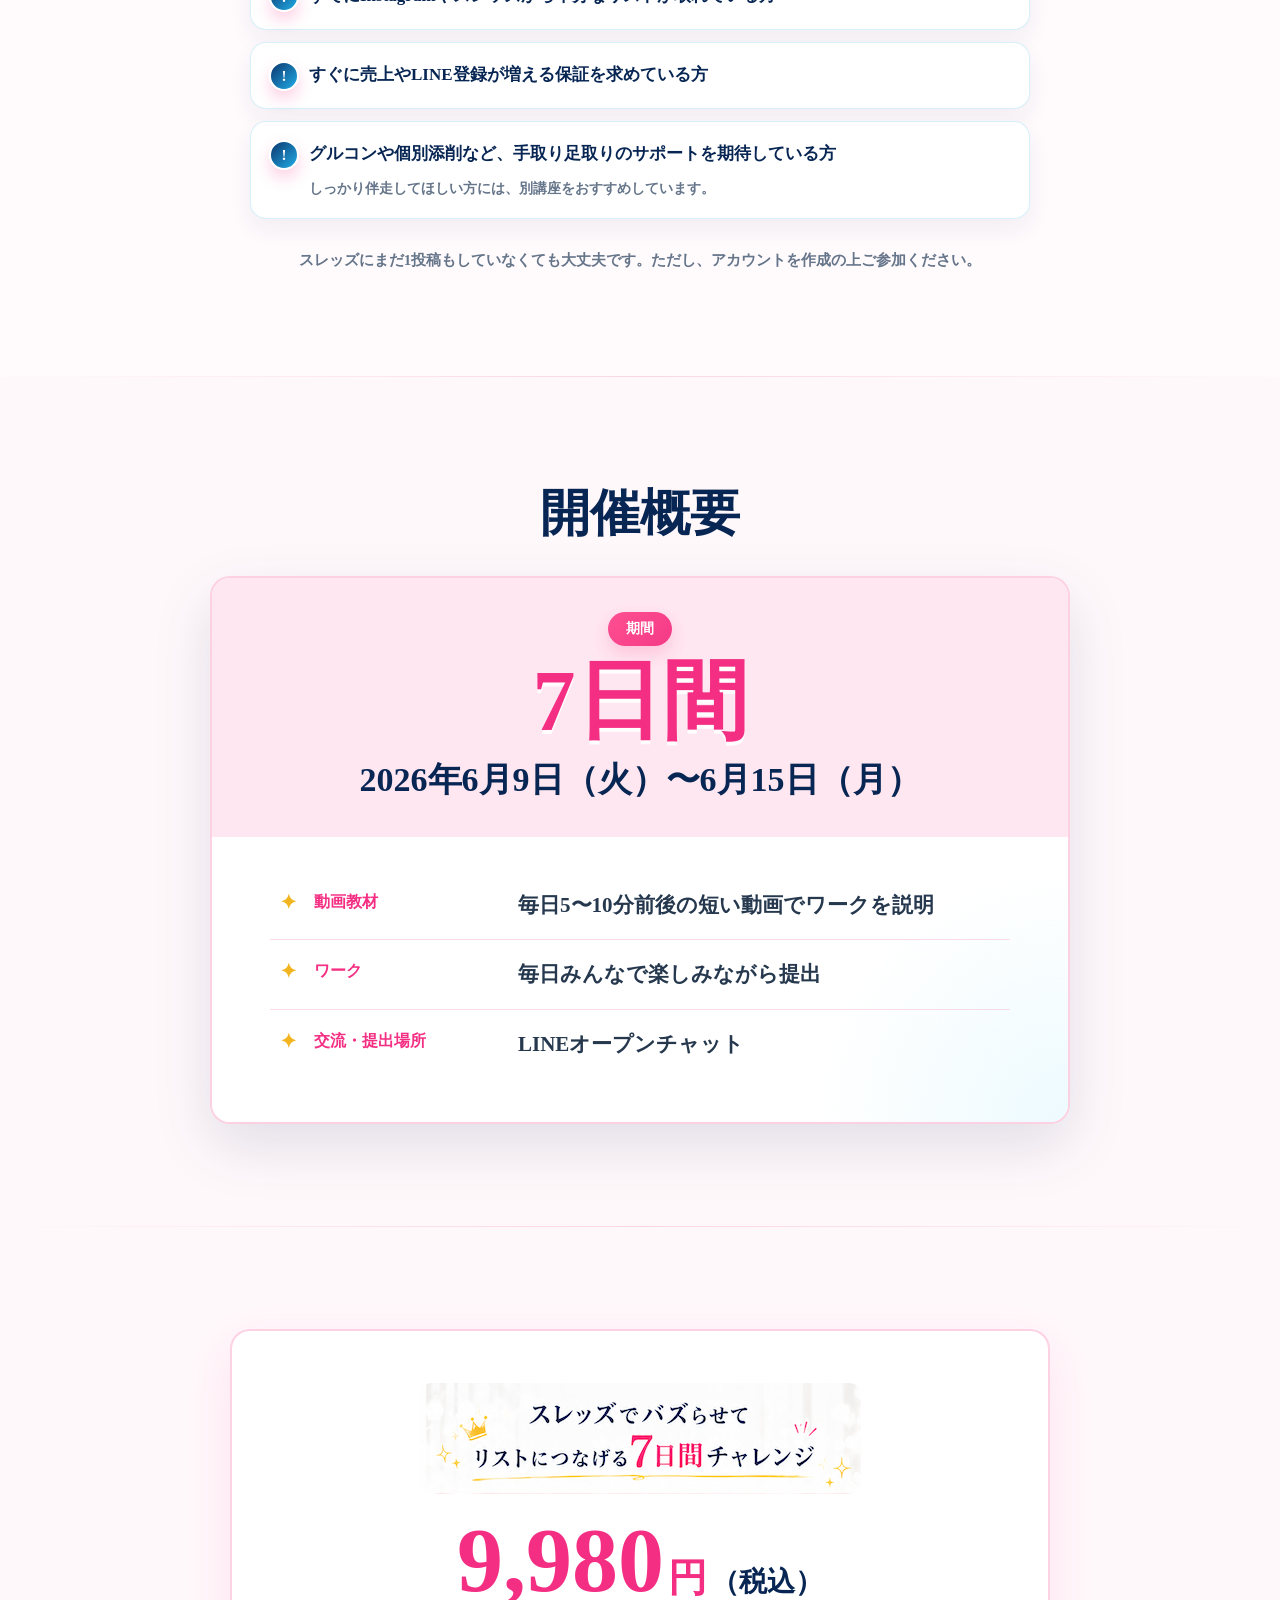
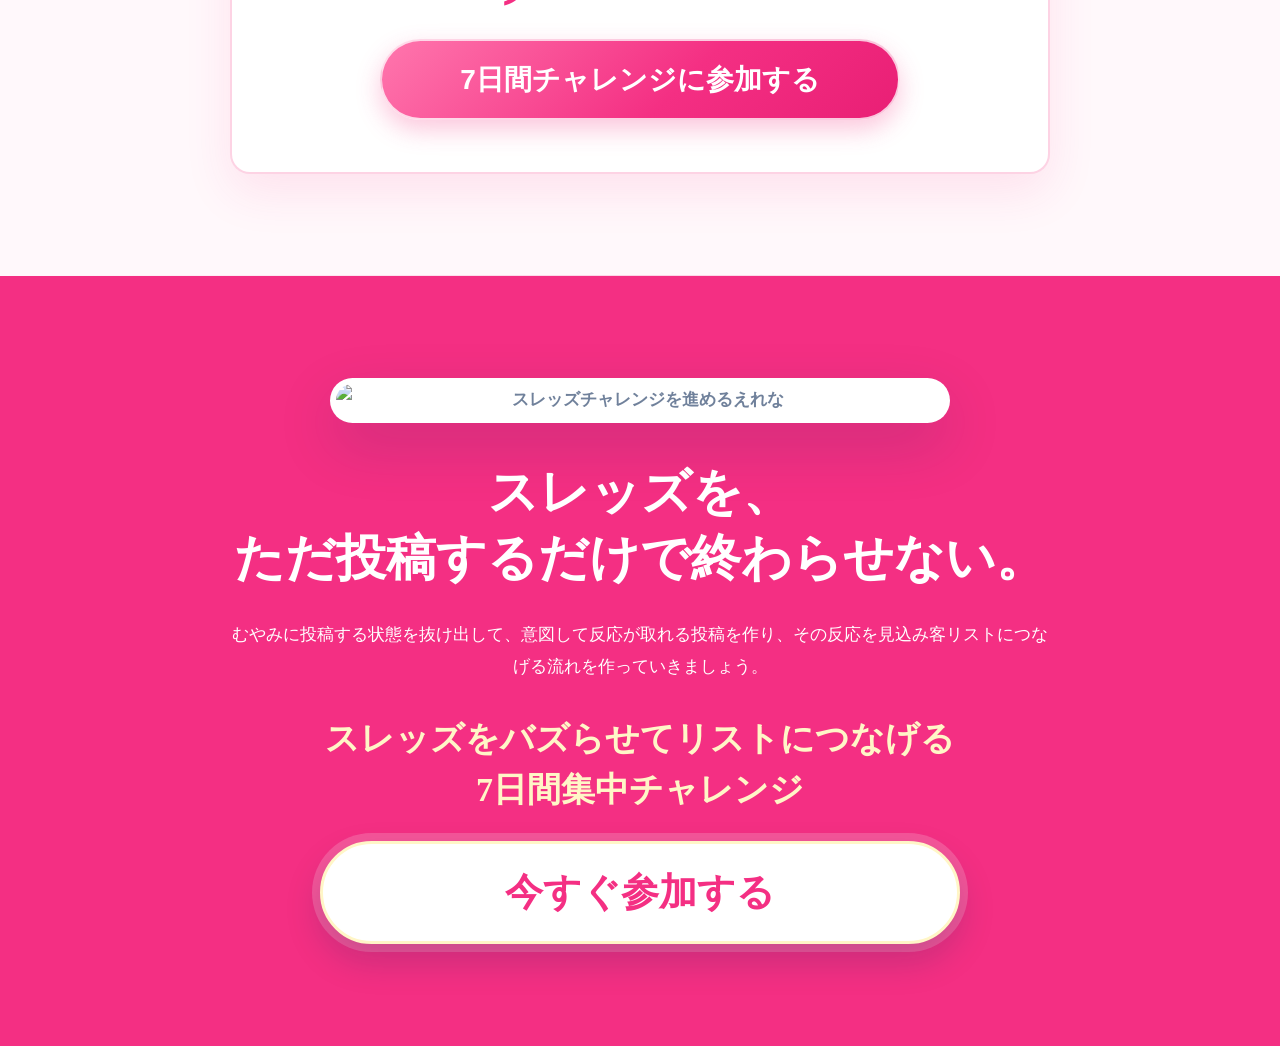
==== commit 87fdb45b: "Add files via upload" ====
--- a/index.html
+++ b/index.html
@@ -9,7 +9,9 @@
   <meta property="og:url" content="https://threads-7days.vercel.app/">
   <meta property="og:title" content="スレッズをバズらせてリストにつなげる 7日間集中チャレンジ">
   <meta property="og:description" content="むやみに投稿するのは卒業。スレッズの構造を理解して、バズる投稿から見込み客リストにつながる流れを7日間で一緒に作ろう！">
-  <meta property="og:image" content="https://threads-7days.vercel.app/assets/hero.png">
+  <meta property="og:image" content="https://threads-7days.vercel.app/assets/ogp-hero.jpg">
+  <meta property="og:image:secure_url" content="https://threads-7days.vercel.app/assets/ogp-hero.jpg">
+  <meta property="og:image:type" content="image/jpeg">
   <meta property="og:image:width" content="1086">
   <meta property="og:image:height" content="1448">
   <meta property="og:image:alt" content="スレッズをバズらせてリストにつなげる7日間集中チャレンジ">
@@ -17,7 +19,9 @@
   <meta name="twitter:card" content="summary_large_image">
   <meta name="twitter:title" content="スレッズをバズらせてリストにつなげる 7日間集中チャレンジ">
   <meta name="twitter:description" content="スレッズの構造を理解して、反応が取れる投稿からリストにつながる流れを7日間で作ります。">
-  <meta name="twitter:image" content="https://threads-7days.vercel.app/assets/hero.png">
+  <meta name="twitter:image" content="https://threads-7days.vercel.app/assets/ogp-hero.jpg">
+  <meta name="twitter:image:alt" content="スレッズをバズらせてリストにつなげる7日間集中チャレンジ">
+  <link rel="image_src" href="https://threads-7days.vercel.app/assets/ogp-hero.jpg">
   <link rel="icon" href="assets/favicon.svg" type="image/svg+xml">
   <link rel="stylesheet" href="style.css">
 </head>
@@ -31,7 +35,7 @@
     <section class="hero" aria-label="ファーストビュー">
       <a href="https://elegante-mail.com/p/r/RhkcLpja" target="_blank" rel="noopener" aria-label="7日間チャレンジに参加する">
         <picture>
-          <img src="assets/hero.png" alt="スレッズをバズらせてリストにつなげる7日間集中チャレンジ">
+          <img src="assets/hero.jpg" alt="スレッズをバズらせてリストにつなげる7日間集中チャレンジ">
         </picture>
       </a>
     </section>
@@ -109,13 +113,13 @@
         <p class="eyebrow">Output</p>
         <div class="days-image days-split" aria-label="スレッズでバズらせてリストにつなげる7日間チャレンジの内容">
           <div class="day-slice days-heading" role="img" aria-label="スレッズでバズらせてリストにつなげる7日間チャレンジ"></div>
-          <img class="day-card-img" src="assets/day-01.png" alt="DAY1 スレッズの構造とバズの仕組みを知る">
-          <img class="day-card-img" src="assets/day-02.png" alt="DAY2 お客さんにしたい人を整理し、バズ投稿を分析する">
-          <img class="day-card-img" src="assets/day-03.png" alt="DAY3 プロフィールを見直し、投稿の切り口を作る">
-          <img class="day-card-img" src="assets/day-04.png" alt="DAY4 登録プレゼントを考え、投稿文を作る">
-          <img class="day-card-img" src="assets/day-05.png" alt="DAY5 固定投稿を整え、リストにつながる投稿を作る">
-          <img class="day-card-img" src="assets/day-06.png" alt="DAY6 投稿ネタを出し、実際に投稿する">
-          <img class="day-card-img" src="assets/day-07.png" alt="DAY7 反応を振り返り、次の動きを確認する">
+          <img class="day-card-img" src="assets/day-01.jpg" alt="DAY1 スレッズの構造とバズの仕組みを知る" loading="lazy">
+          <img class="day-card-img" src="assets/day-02.jpg" alt="DAY2 お客さんにしたい人を整理し、バズ投稿を分析する" loading="lazy">
+          <img class="day-card-img" src="assets/day-03.jpg" alt="DAY3 プロフィールを見直し、投稿の切り口を作る" loading="lazy">
+          <img class="day-card-img" src="assets/day-04.jpg" alt="DAY4 登録プレゼントを考え、投稿文を作る" loading="lazy">
+          <img class="day-card-img" src="assets/day-05.jpg" alt="DAY5 固定投稿を整え、リストにつながる投稿を作る" loading="lazy">
+          <img class="day-card-img" src="assets/day-06.jpg" alt="DAY6 投稿ネタを出し、実際に投稿する" loading="lazy">
+          <img class="day-card-img" src="assets/day-07.jpg" alt="DAY7 反応を振り返り、次の動きを確認する" loading="lazy">
         </div>
 
         <h2 class="sub-heading">7日間でできること</h2>
@@ -143,7 +147,7 @@
       <div class="container">
         <h2>参加特典</h2>
         <div class="bonus-image">
-          <img src="assets/bonus.png" alt="7日間チャレンジ参加特典 登録プレゼント生成AI">
+          <img src="assets/bonus.jpg" alt="7日間チャレンジ参加特典 登録プレゼント生成AI" loading="lazy">
         </div>
         <div class="bonus-text">
           <p class="bonus-ribbon">7日間チャレンジ参加者限定</p>
@@ -175,7 +179,7 @@
         <p class="eyebrow">Community</p>
         <h2>みんなでやるから、<br>投稿できる・頑張れる</h2>
         <div class="opchat-photo">
-          <img src="assets/opchat.png" alt="オープンチャットで仲間と一緒にチャレンジするイメージ">
+          <img src="assets/opchat.jpg" alt="オープンチャットで仲間と一緒にチャレンジするイメージ" loading="lazy">
         </div>
         <p>
           スレッズは、1人で続けようとすると、つい後回しになったり、反応が怖くて手が止まったりしがちです。
@@ -309,7 +313,7 @@
     <section class="section final-section">
       <div class="container narrow">
         <div class="final-photo">
-          <img src="assets/final-photo.png" alt="スレッズチャレンジを進めるえれな">
+          <img src="assets/final-photo-optimized.jpg" alt="スレッズチャレンジを進めるえれな" loading="lazy">
         </div>
         <h2>スレッズを、<br>ただ投稿するだけで終わらせない。</h2>
         <p>
--- a/style.css
+++ b/style.css
@@ -538,16 +538,17 @@
 
 .day-slice {
   width: 100%;
-  background-image: url("assets/days.png");
+  background-image: none;
   background-repeat: no-repeat;
-  background-size: 100% auto;
+  background-size: cover;
   border-radius: 18px;
   box-shadow: 0 14px 32px rgba(244, 47, 131, 0.08);
 }
 
 .days-heading {
   aspect-ratio: 864 / 220;
-  background-position: center 0%;
+  background-image: url("assets/days-heading.jpg");
+  background-position: center;
   box-shadow: none;
 }
 
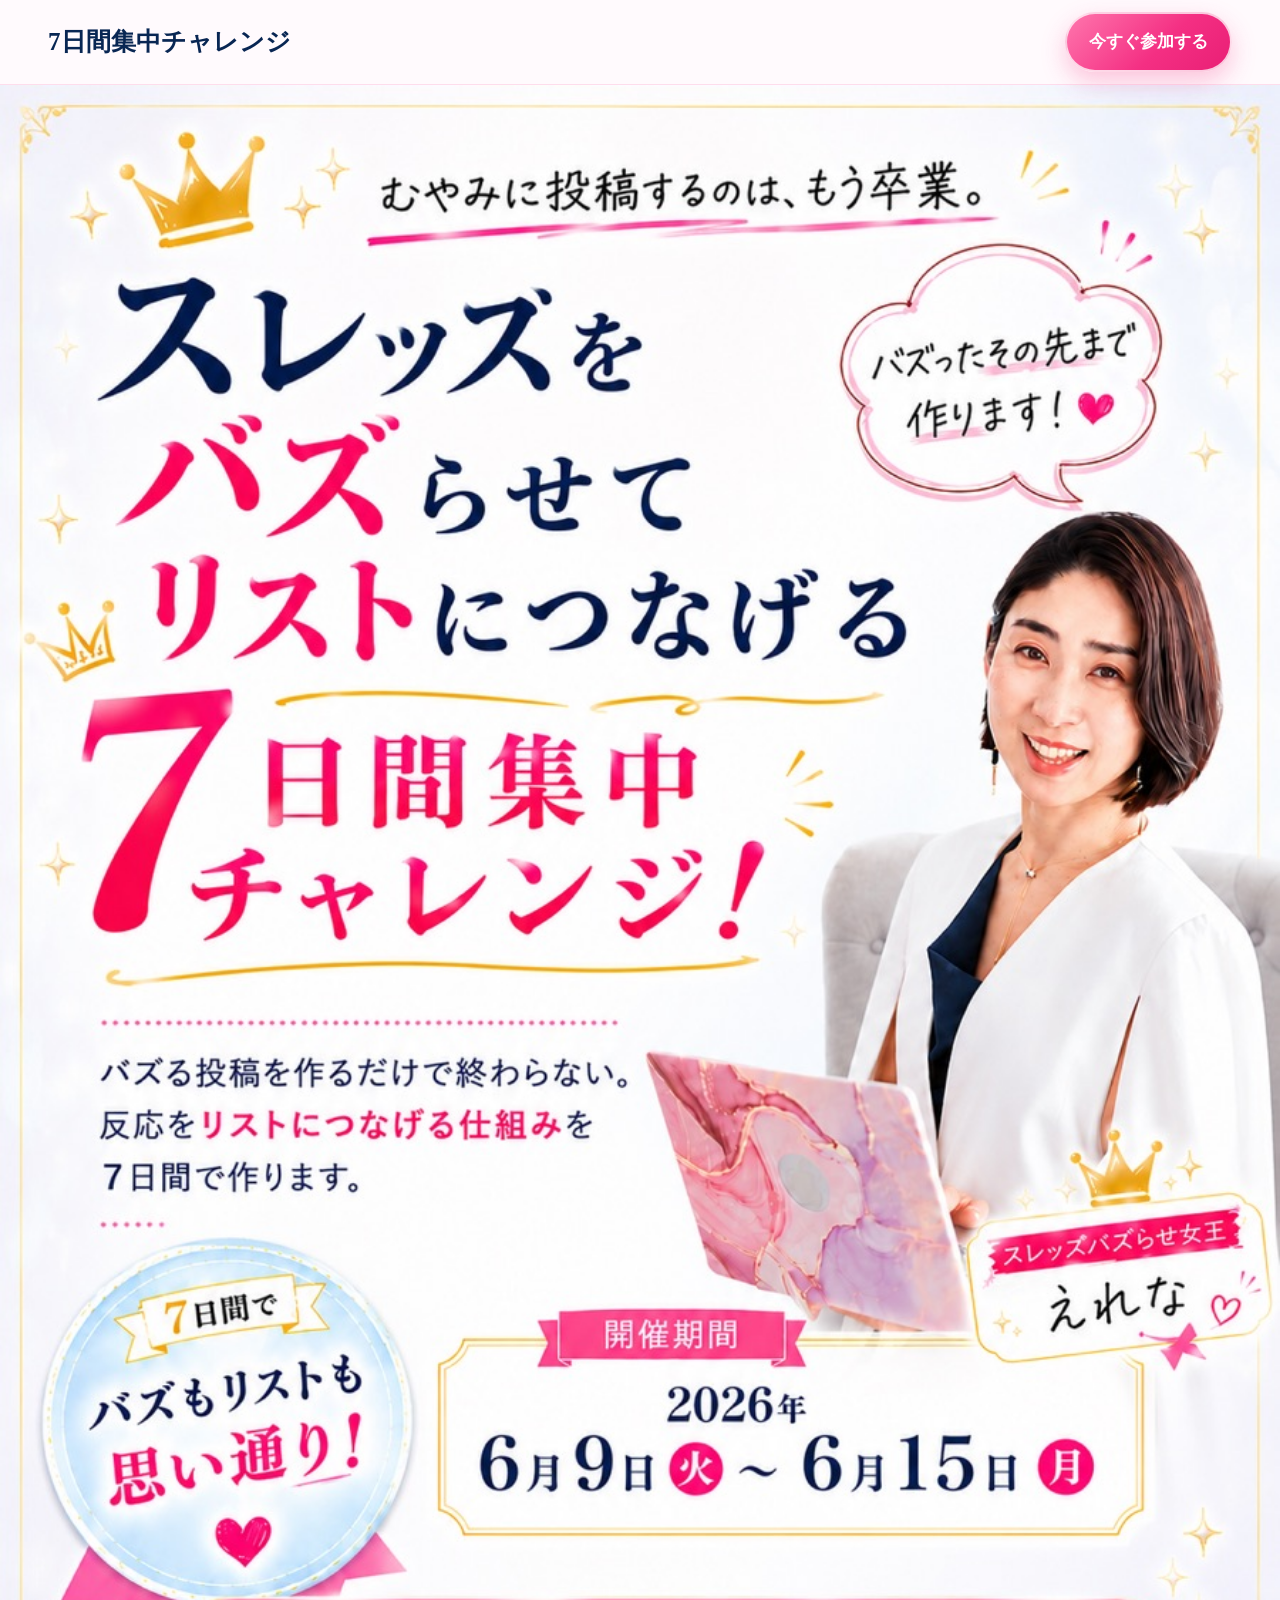
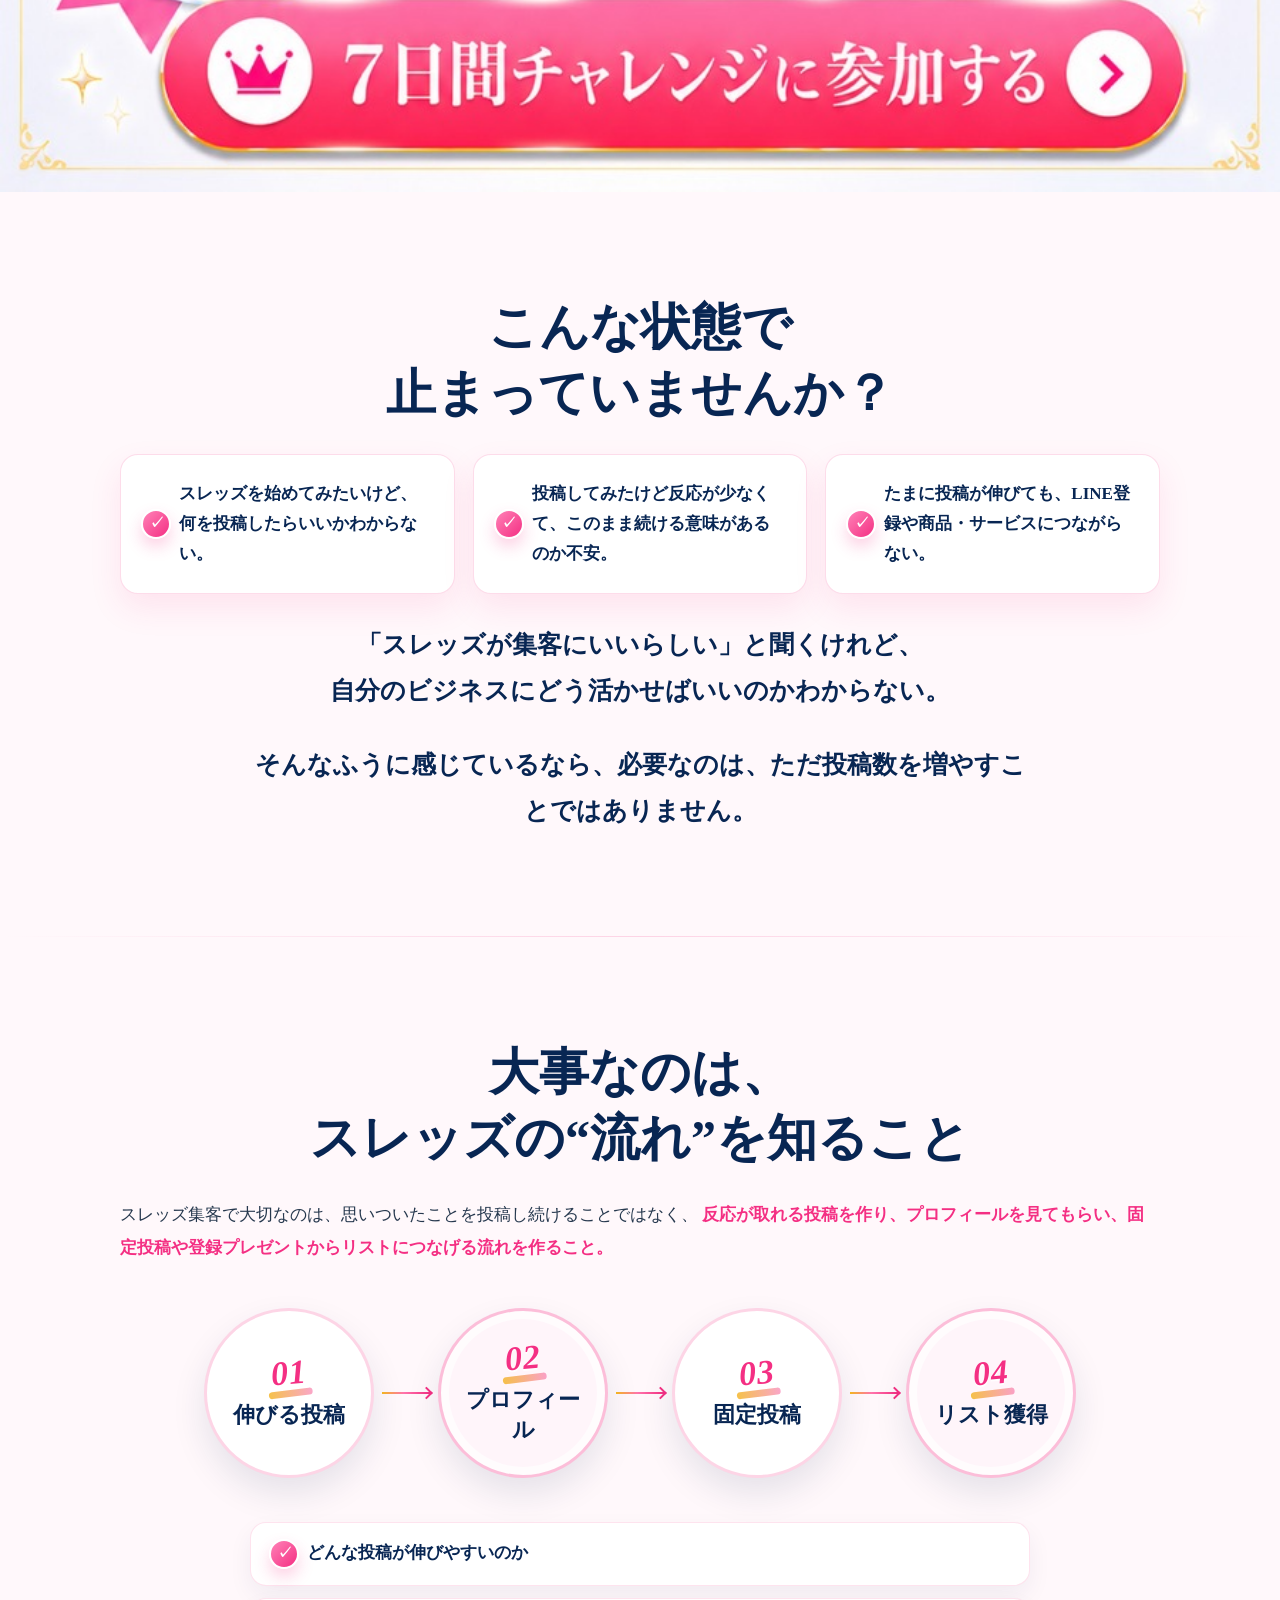
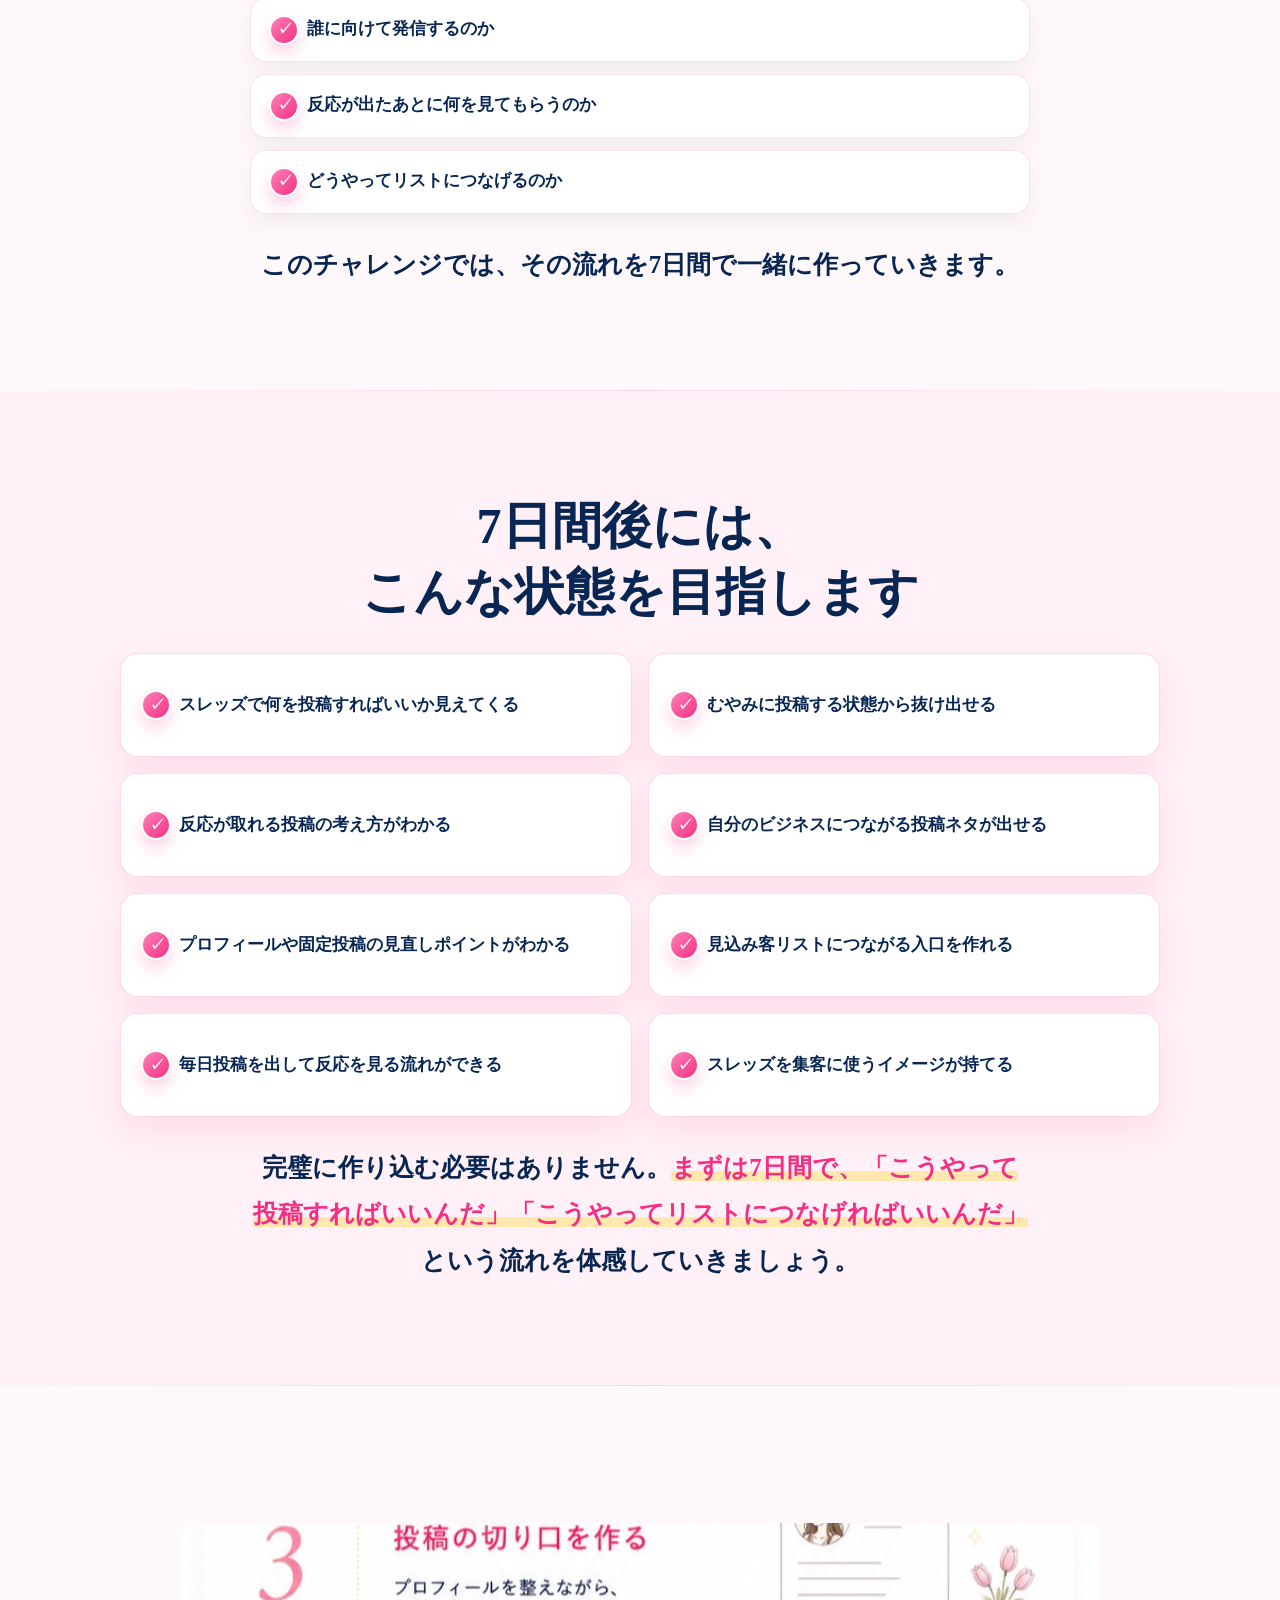
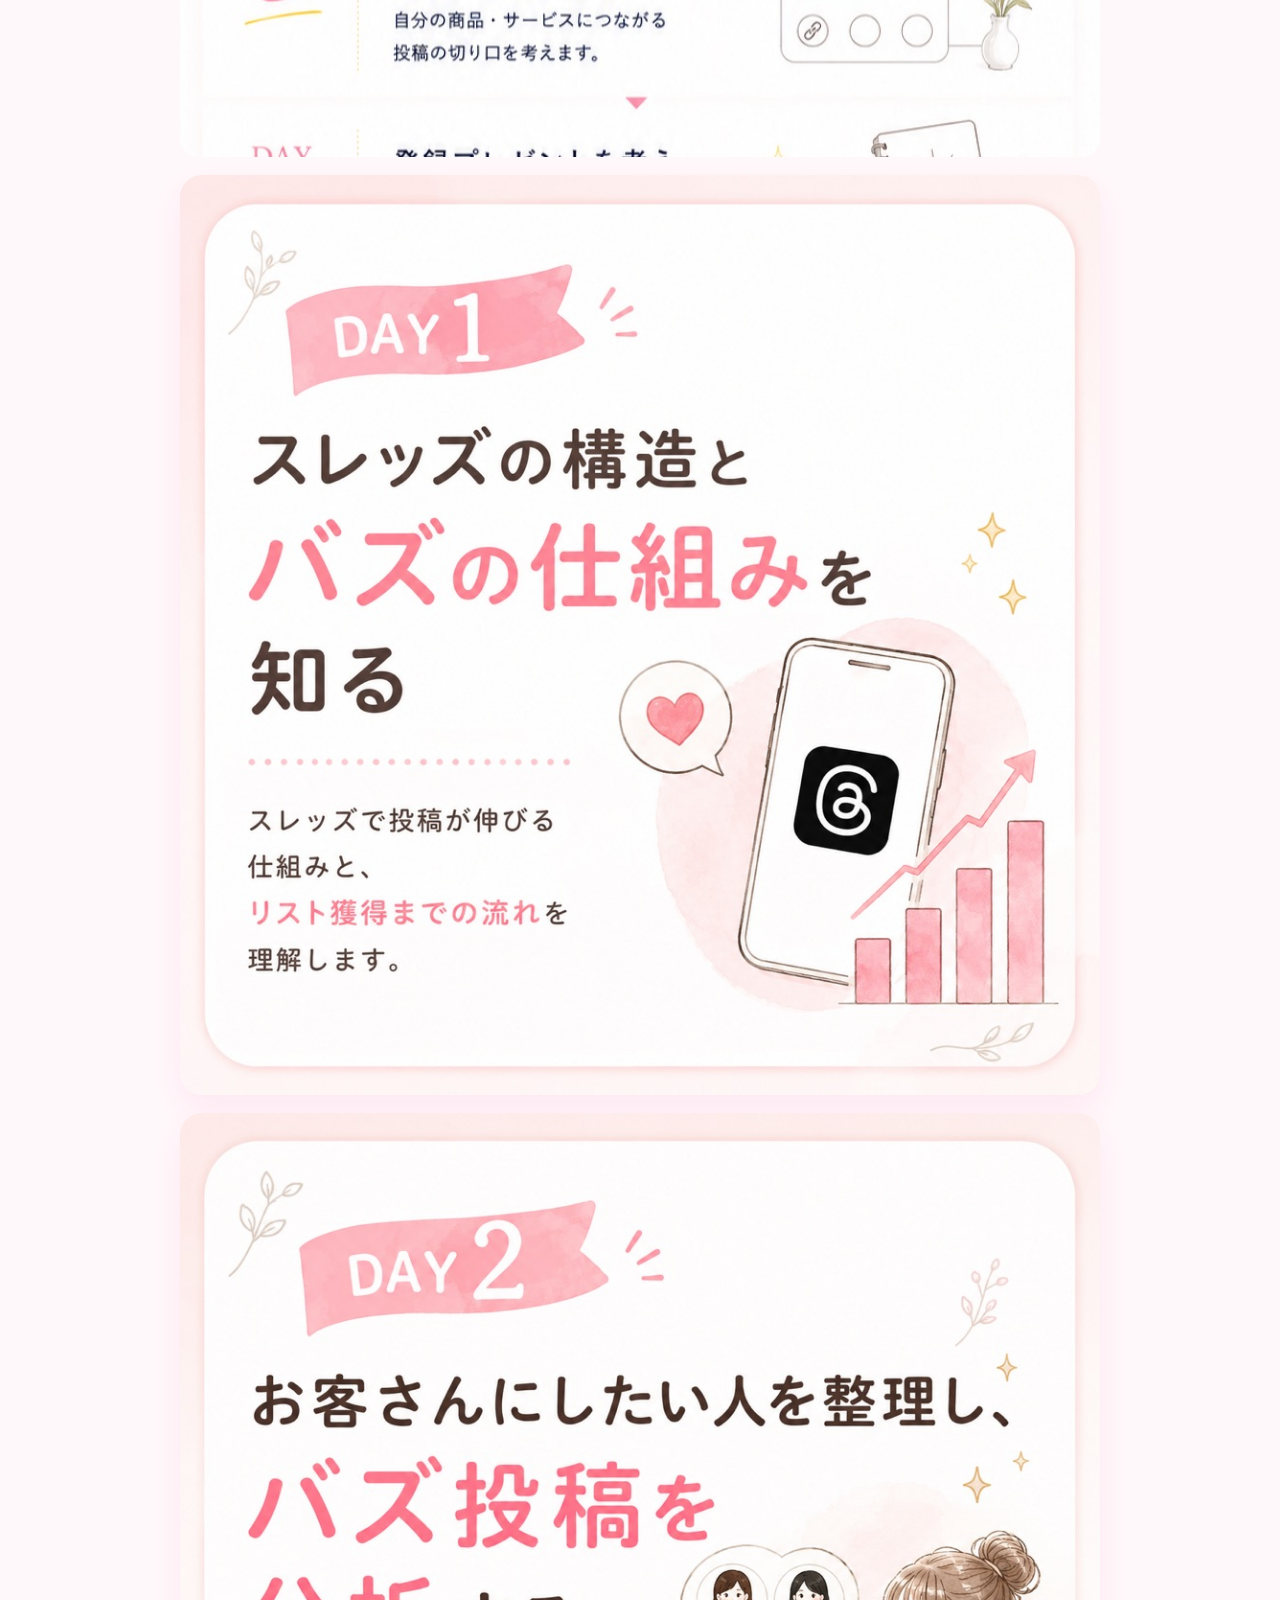
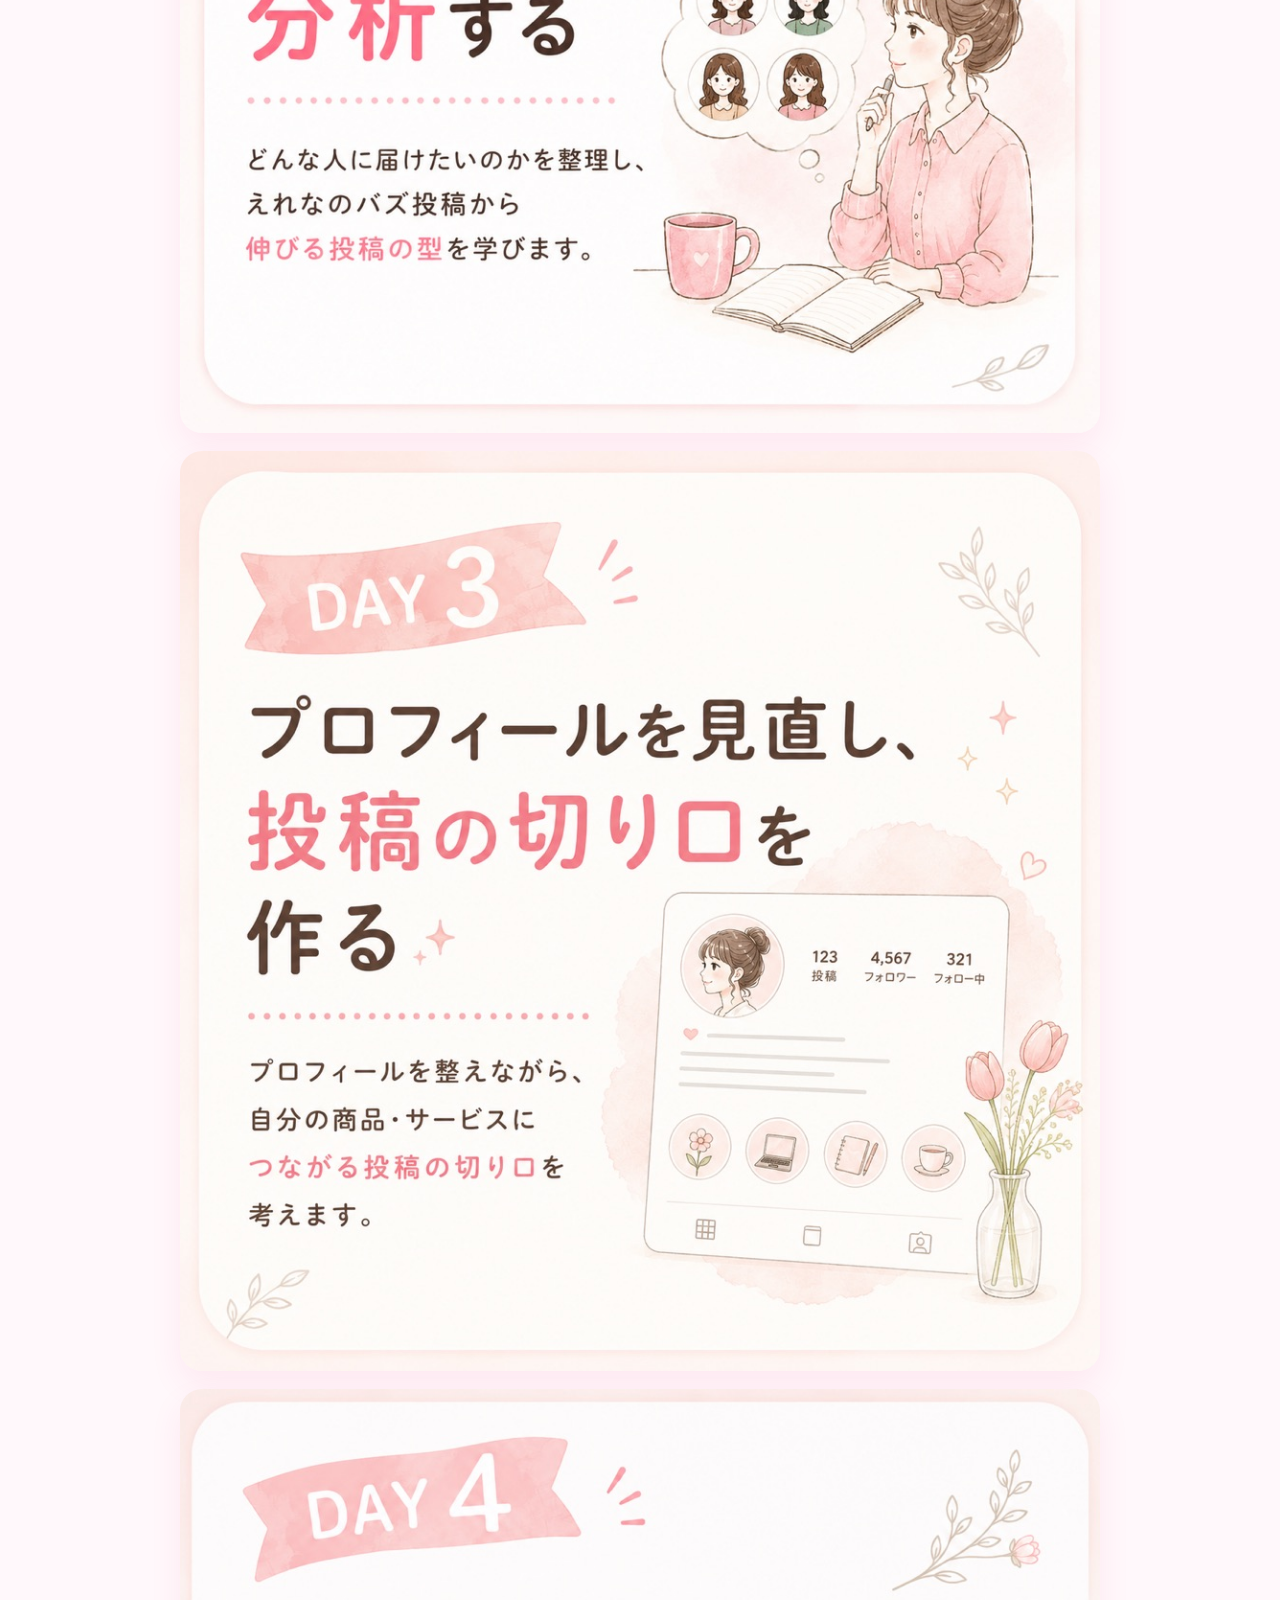
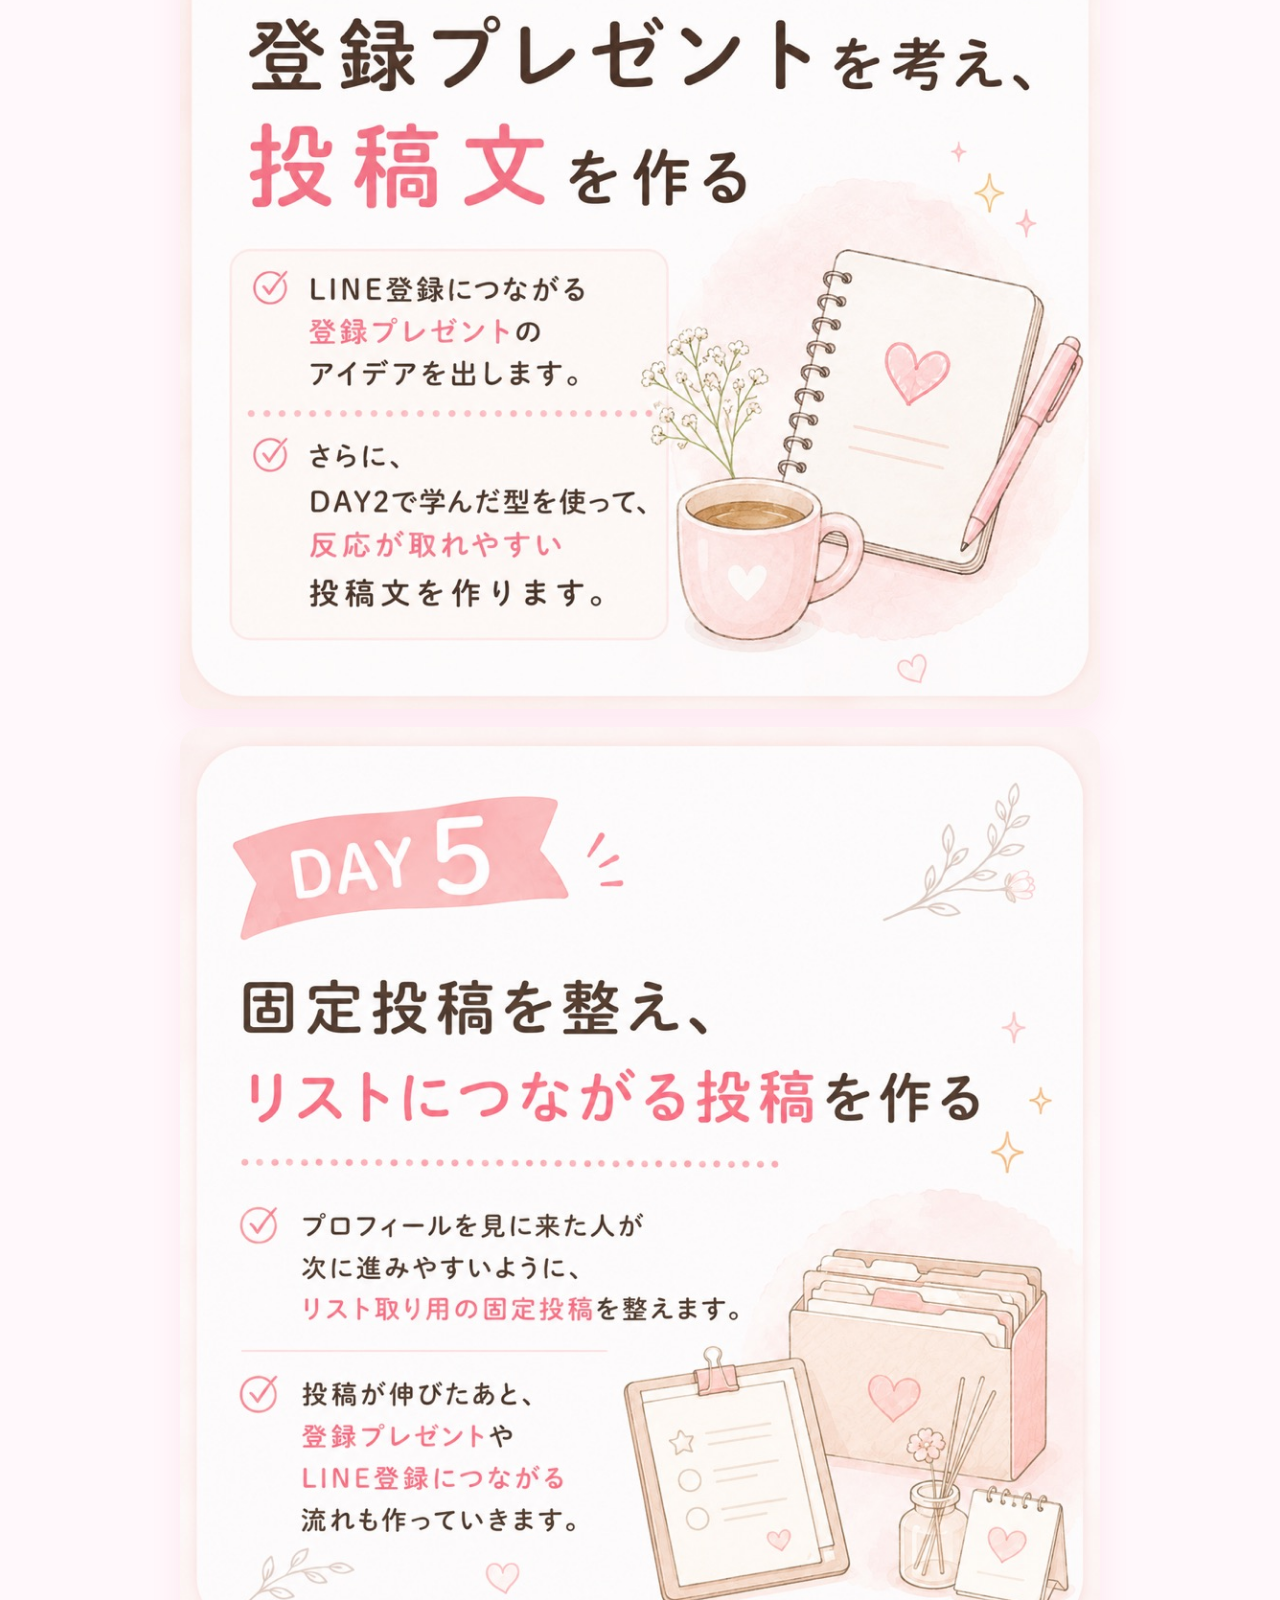
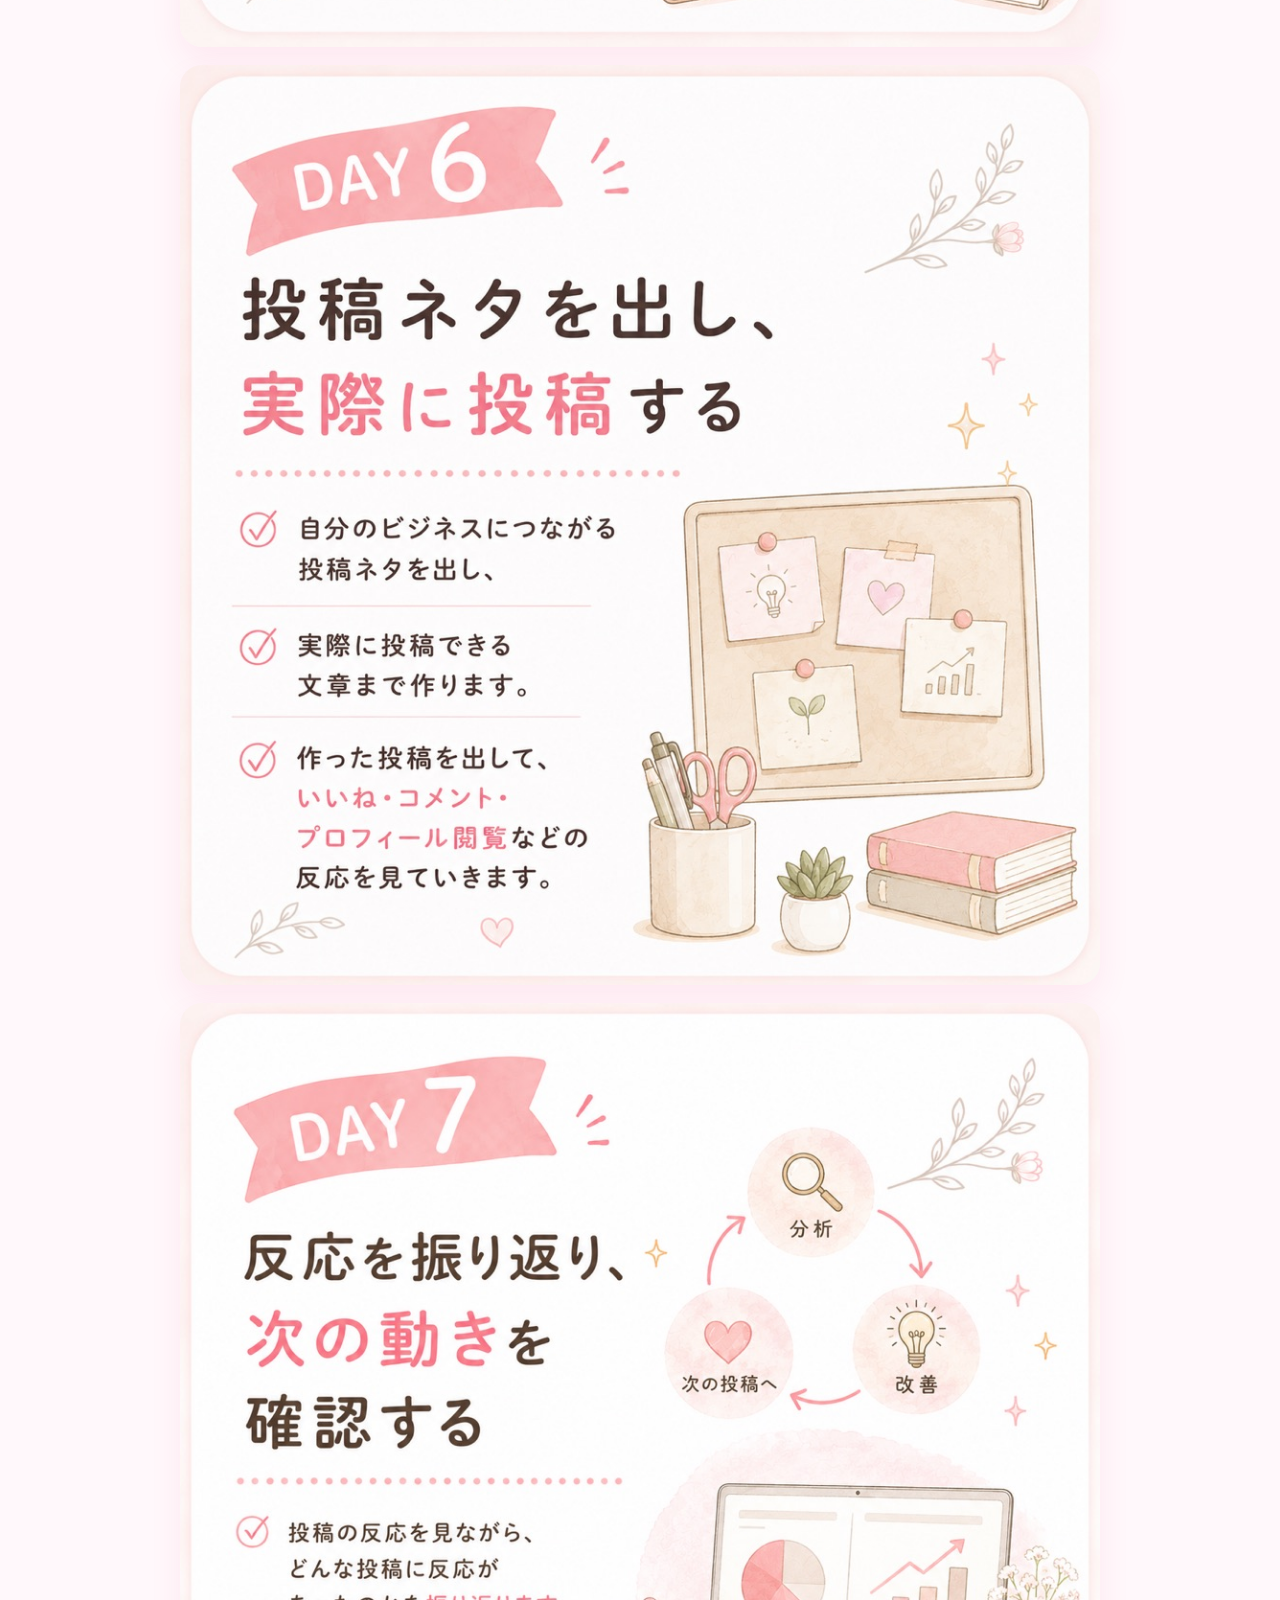
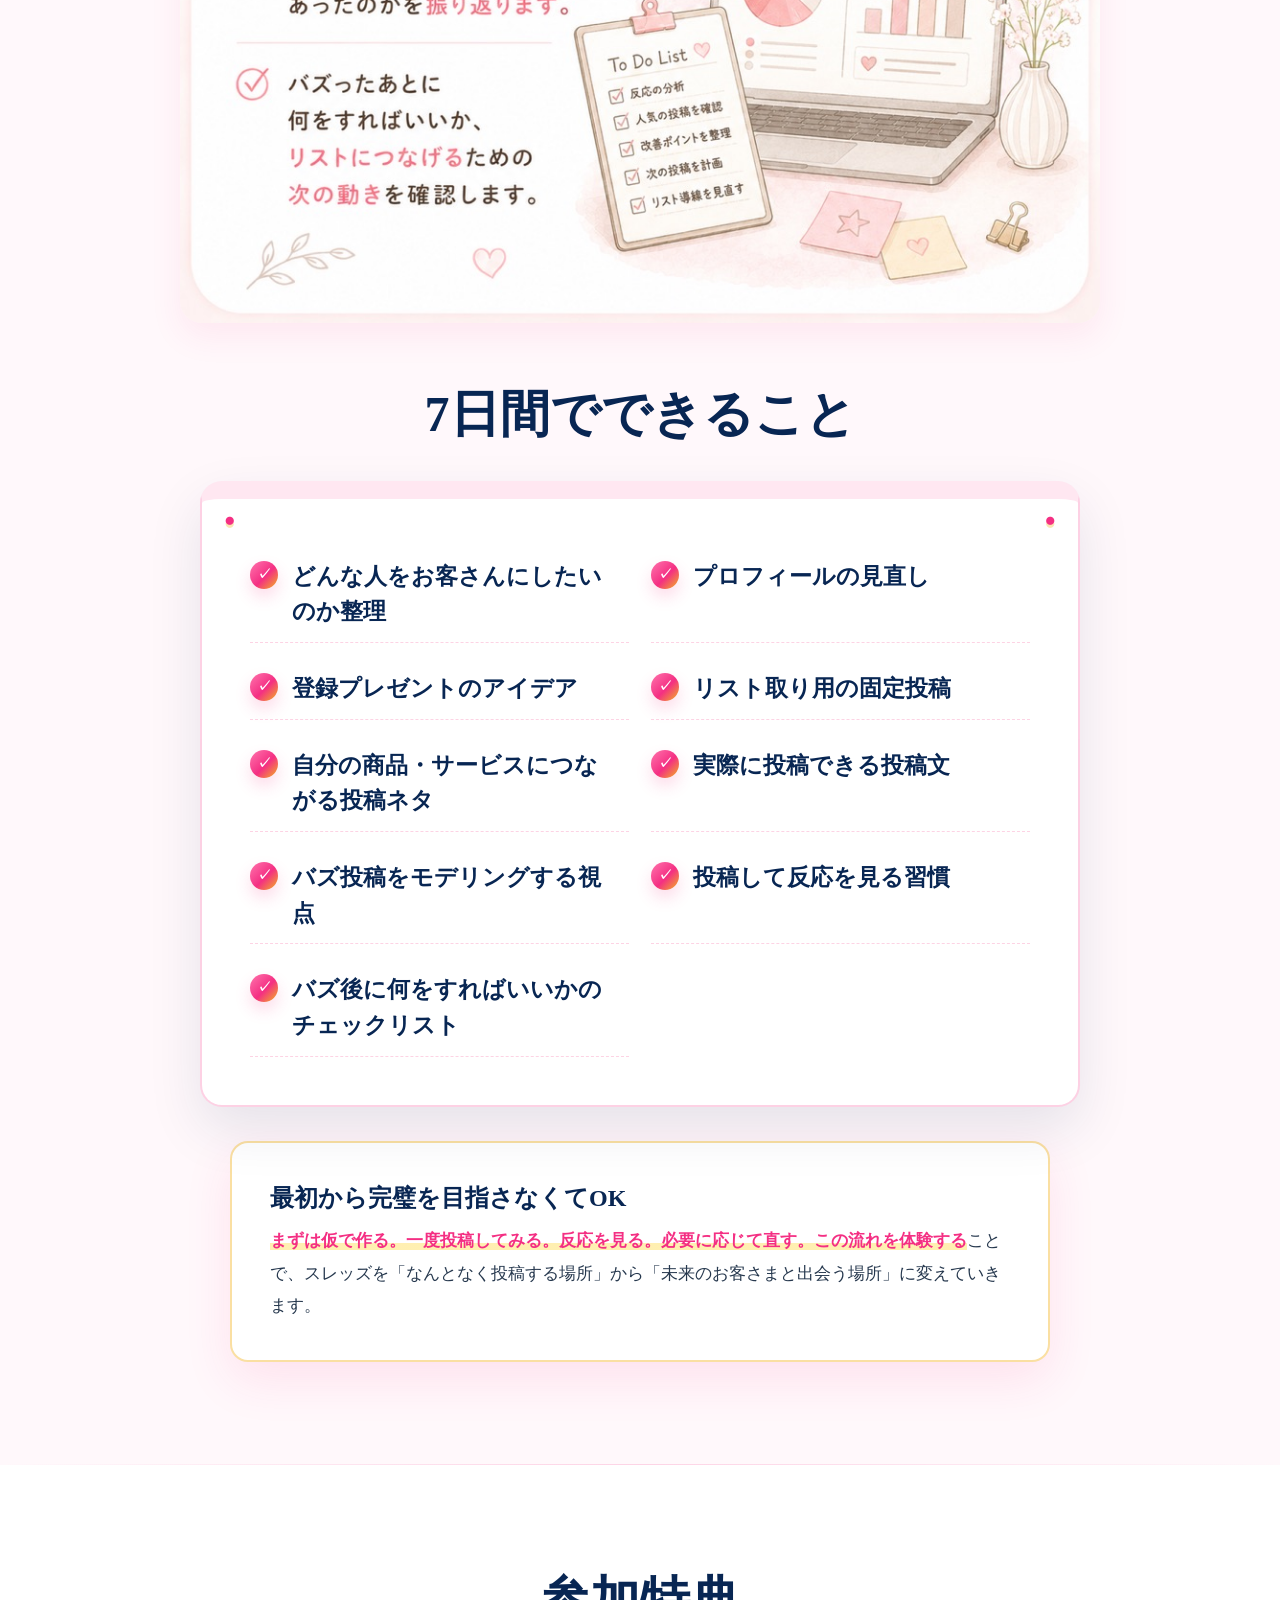
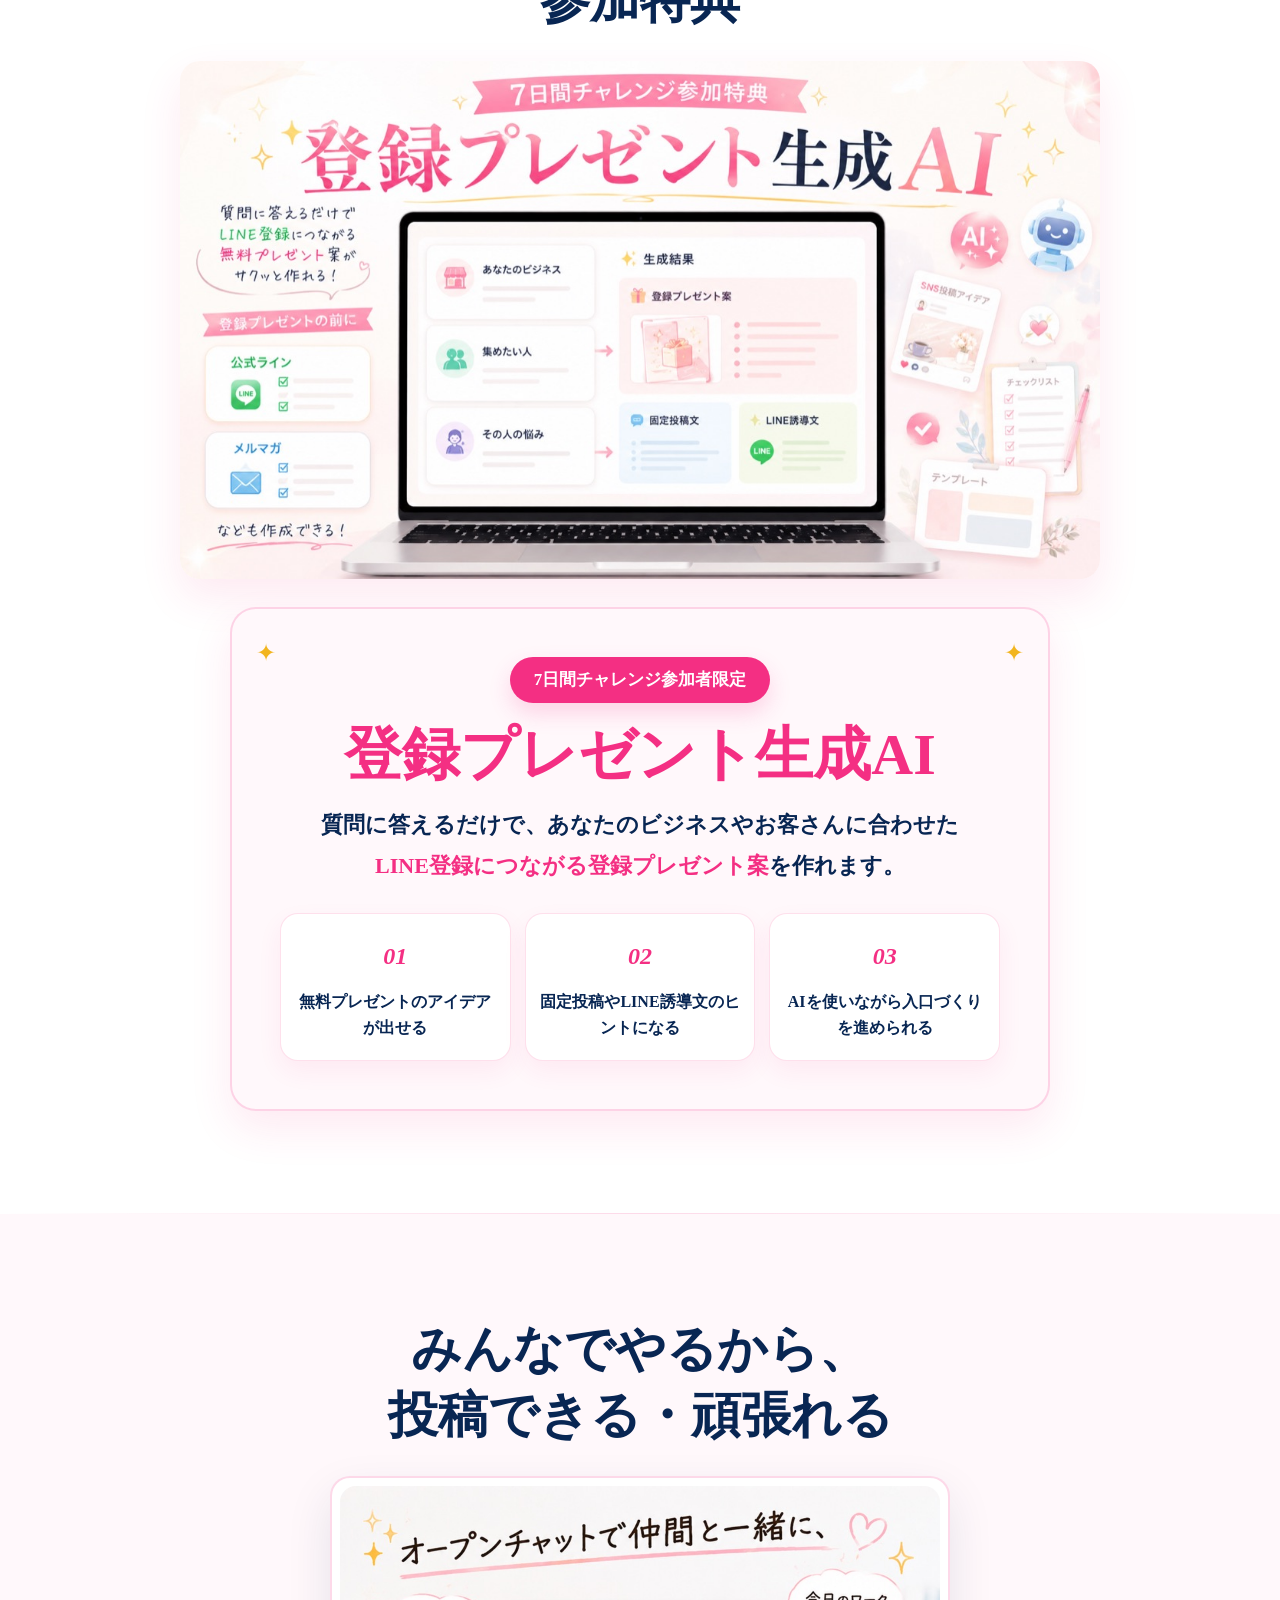
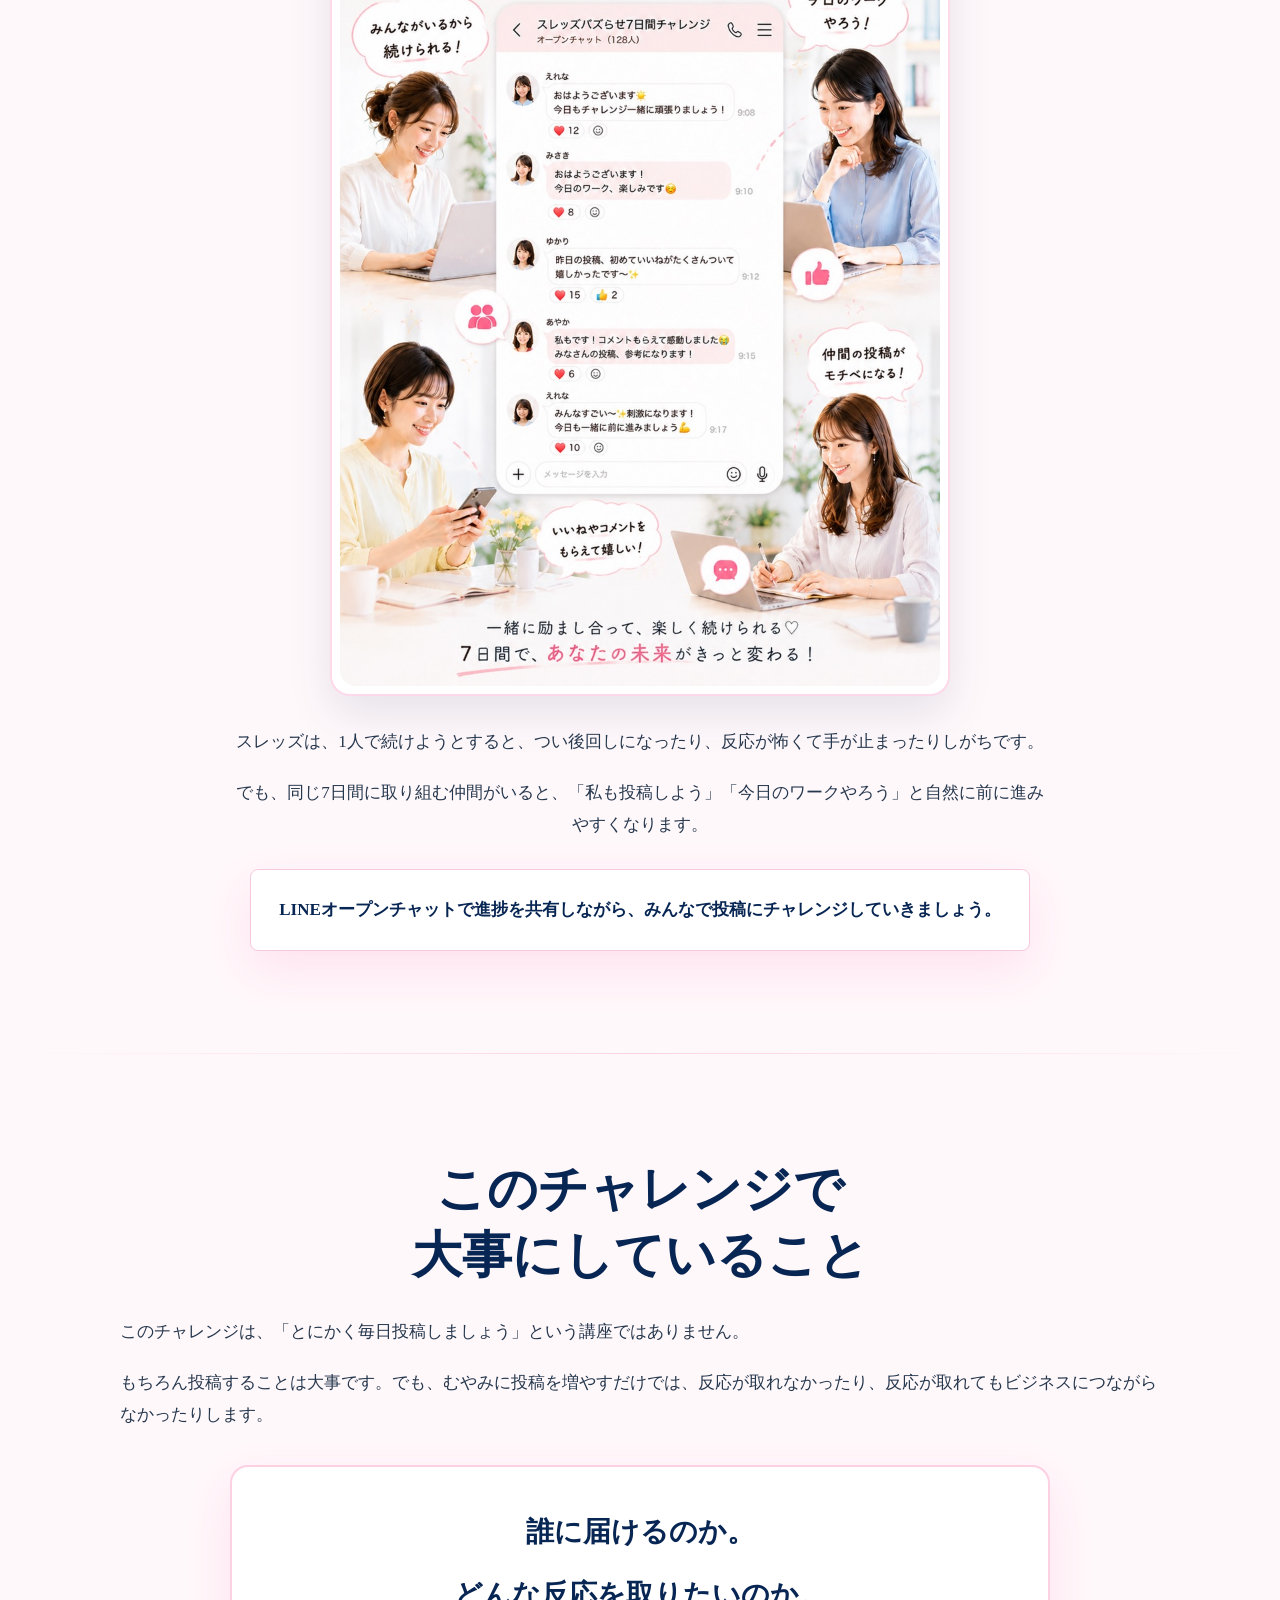
==== commit 389ccf61: "Add files via upload" ====
--- a/index.html
+++ b/index.html
@@ -9,8 +9,8 @@
   <meta property="og:url" content="https://threads-7days.vercel.app/">
   <meta property="og:title" content="スレッズをバズらせてリストにつなげる 7日間集中チャレンジ">
   <meta property="og:description" content="むやみに投稿するのは卒業。スレッズの構造を理解して、バズる投稿から見込み客リストにつながる流れを7日間で一緒に作ろう！">
-  <meta property="og:image" content="https://threads-7days.vercel.app/assets/ogp-hero.jpg">
-  <meta property="og:image:secure_url" content="https://threads-7days.vercel.app/assets/ogp-hero.jpg">
+  <meta property="og:image" content="https://threads-7days.vercel.app/ogp-hero.jpg">
+  <meta property="og:image:secure_url" content="https://threads-7days.vercel.app/ogp-hero.jpg">
   <meta property="og:image:type" content="image/jpeg">
   <meta property="og:image:width" content="1086">
   <meta property="og:image:height" content="1448">
@@ -19,9 +19,9 @@
   <meta name="twitter:card" content="summary_large_image">
   <meta name="twitter:title" content="スレッズをバズらせてリストにつなげる 7日間集中チャレンジ">
   <meta name="twitter:description" content="スレッズの構造を理解して、反応が取れる投稿からリストにつながる流れを7日間で作ります。">
-  <meta name="twitter:image" content="https://threads-7days.vercel.app/assets/ogp-hero.jpg">
+  <meta name="twitter:image" content="https://threads-7days.vercel.app/ogp-hero.jpg">
   <meta name="twitter:image:alt" content="スレッズをバズらせてリストにつなげる7日間集中チャレンジ">
-  <link rel="image_src" href="https://threads-7days.vercel.app/assets/ogp-hero.jpg">
+  <link rel="image_src" href="https://threads-7days.vercel.app/ogp-hero.jpg">
   <link rel="icon" href="assets/favicon.svg" type="image/svg+xml">
   <link rel="stylesheet" href="style.css">
 </head>
@@ -35,7 +35,7 @@
     <section class="hero" aria-label="ファーストビュー">
       <a href="https://elegante-mail.com/p/r/RhkcLpja" target="_blank" rel="noopener" aria-label="7日間チャレンジに参加する">
         <picture>
-          <img src="assets/hero.jpg" alt="スレッズをバズらせてリストにつなげる7日間集中チャレンジ">
+          <img src="hero.jpg" alt="スレッズをバズらせてリストにつなげる7日間集中チャレンジ" onerror="this.onerror=null;this.src='assets/hero.png';">
         </picture>
       </a>
     </section>
@@ -113,13 +113,13 @@
         <p class="eyebrow">Output</p>
         <div class="days-image days-split" aria-label="スレッズでバズらせてリストにつなげる7日間チャレンジの内容">
           <div class="day-slice days-heading" role="img" aria-label="スレッズでバズらせてリストにつなげる7日間チャレンジ"></div>
-          <img class="day-card-img" src="assets/day-01.jpg" alt="DAY1 スレッズの構造とバズの仕組みを知る" loading="lazy">
-          <img class="day-card-img" src="assets/day-02.jpg" alt="DAY2 お客さんにしたい人を整理し、バズ投稿を分析する" loading="lazy">
-          <img class="day-card-img" src="assets/day-03.jpg" alt="DAY3 プロフィールを見直し、投稿の切り口を作る" loading="lazy">
-          <img class="day-card-img" src="assets/day-04.jpg" alt="DAY4 登録プレゼントを考え、投稿文を作る" loading="lazy">
-          <img class="day-card-img" src="assets/day-05.jpg" alt="DAY5 固定投稿を整え、リストにつながる投稿を作る" loading="lazy">
-          <img class="day-card-img" src="assets/day-06.jpg" alt="DAY6 投稿ネタを出し、実際に投稿する" loading="lazy">
-          <img class="day-card-img" src="assets/day-07.jpg" alt="DAY7 反応を振り返り、次の動きを確認する" loading="lazy">
+          <img class="day-card-img" src="day-01.jpg" alt="DAY1 スレッズの構造とバズの仕組みを知る" loading="lazy" onerror="this.onerror=null;this.src='assets/day-01.png';">
+          <img class="day-card-img" src="day-02.jpg" alt="DAY2 お客さんにしたい人を整理し、バズ投稿を分析する" loading="lazy" onerror="this.onerror=null;this.src='assets/day-02.png';">
+          <img class="day-card-img" src="day-03.jpg" alt="DAY3 プロフィールを見直し、投稿の切り口を作る" loading="lazy" onerror="this.onerror=null;this.src='assets/day-03.png';">
+          <img class="day-card-img" src="day-04.jpg" alt="DAY4 登録プレゼントを考え、投稿文を作る" loading="lazy" onerror="this.onerror=null;this.src='assets/day-04.png';">
+          <img class="day-card-img" src="day-05.jpg" alt="DAY5 固定投稿を整え、リストにつながる投稿を作る" loading="lazy" onerror="this.onerror=null;this.src='assets/day-05.png';">
+          <img class="day-card-img" src="day-06.jpg" alt="DAY6 投稿ネタを出し、実際に投稿する" loading="lazy" onerror="this.onerror=null;this.src='assets/day-06.png';">
+          <img class="day-card-img" src="day-07.jpg" alt="DAY7 反応を振り返り、次の動きを確認する" loading="lazy" onerror="this.onerror=null;this.src='assets/day-07.png';">
         </div>
 
         <h2 class="sub-heading">7日間でできること</h2>
@@ -147,7 +147,7 @@
       <div class="container">
         <h2>参加特典</h2>
         <div class="bonus-image">
-          <img src="assets/bonus.jpg" alt="7日間チャレンジ参加特典 登録プレゼント生成AI" loading="lazy">
+          <img src="bonus.jpg" alt="7日間チャレンジ参加特典 登録プレゼント生成AI" loading="lazy" onerror="this.onerror=null;this.src='assets/bonus.png';">
         </div>
         <div class="bonus-text">
           <p class="bonus-ribbon">7日間チャレンジ参加者限定</p>
@@ -179,7 +179,7 @@
         <p class="eyebrow">Community</p>
         <h2>みんなでやるから、<br>投稿できる・頑張れる</h2>
         <div class="opchat-photo">
-          <img src="assets/opchat.jpg" alt="オープンチャットで仲間と一緒にチャレンジするイメージ" loading="lazy">
+          <img src="opchat.jpg" alt="オープンチャットで仲間と一緒にチャレンジするイメージ" loading="lazy" onerror="this.onerror=null;this.src='assets/opchat.png';">
         </div>
         <p>
           スレッズは、1人で続けようとすると、つい後回しになったり、反応が怖くて手が止まったりしがちです。
@@ -313,7 +313,7 @@
     <section class="section final-section">
       <div class="container narrow">
         <div class="final-photo">
-          <img src="assets/final-photo-optimized.jpg" alt="スレッズチャレンジを進めるえれな" loading="lazy">
+          <img src="final-photo-optimized.jpg" alt="スレッズチャレンジを進めるえれな" loading="lazy" onerror="this.onerror=null;this.src='assets/final-photo.png';">
         </div>
         <h2>スレッズを、<br>ただ投稿するだけで終わらせない。</h2>
         <p>
--- a/style.css
+++ b/style.css
@@ -547,7 +547,7 @@
 
 .days-heading {
   aspect-ratio: 864 / 220;
-  background-image: url("assets/days-heading.jpg");
+  background-image: url("days-heading.jpg"), url("assets/days.png");
   background-position: center;
   box-shadow: none;
 }
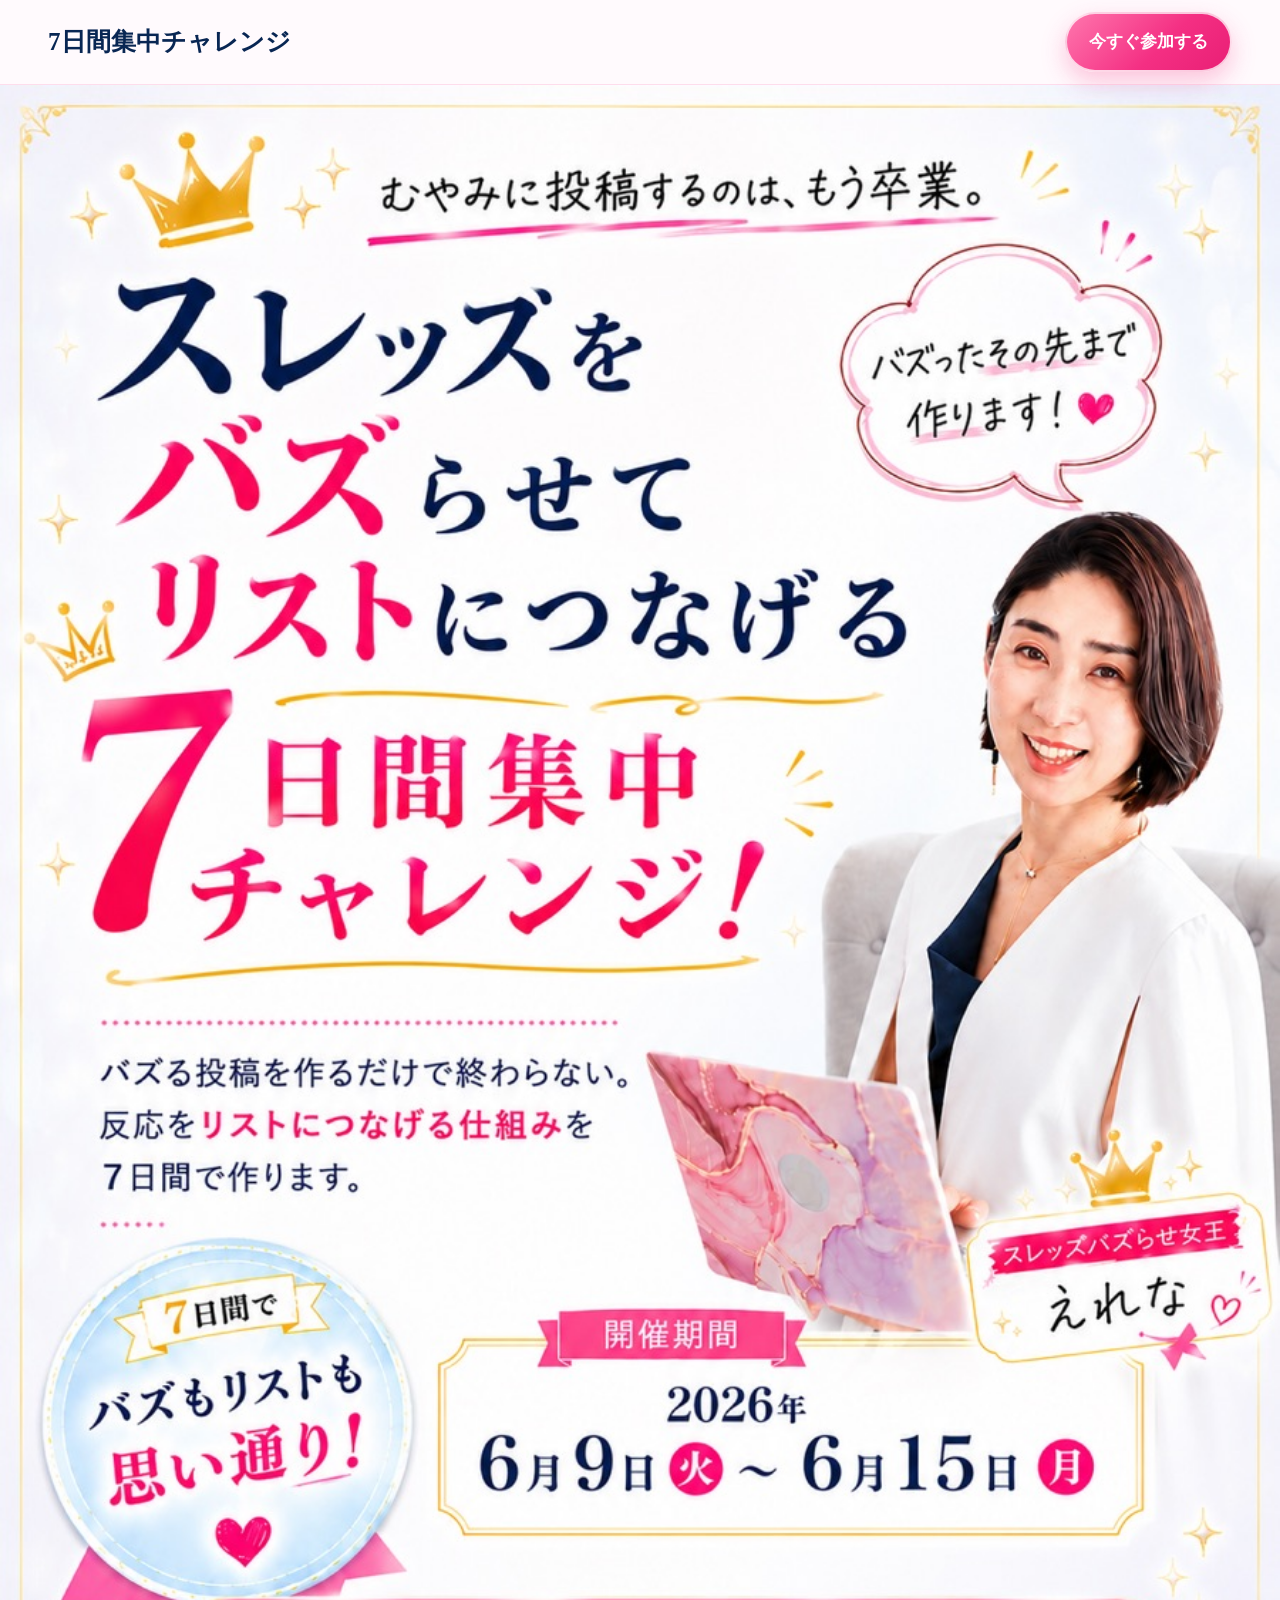
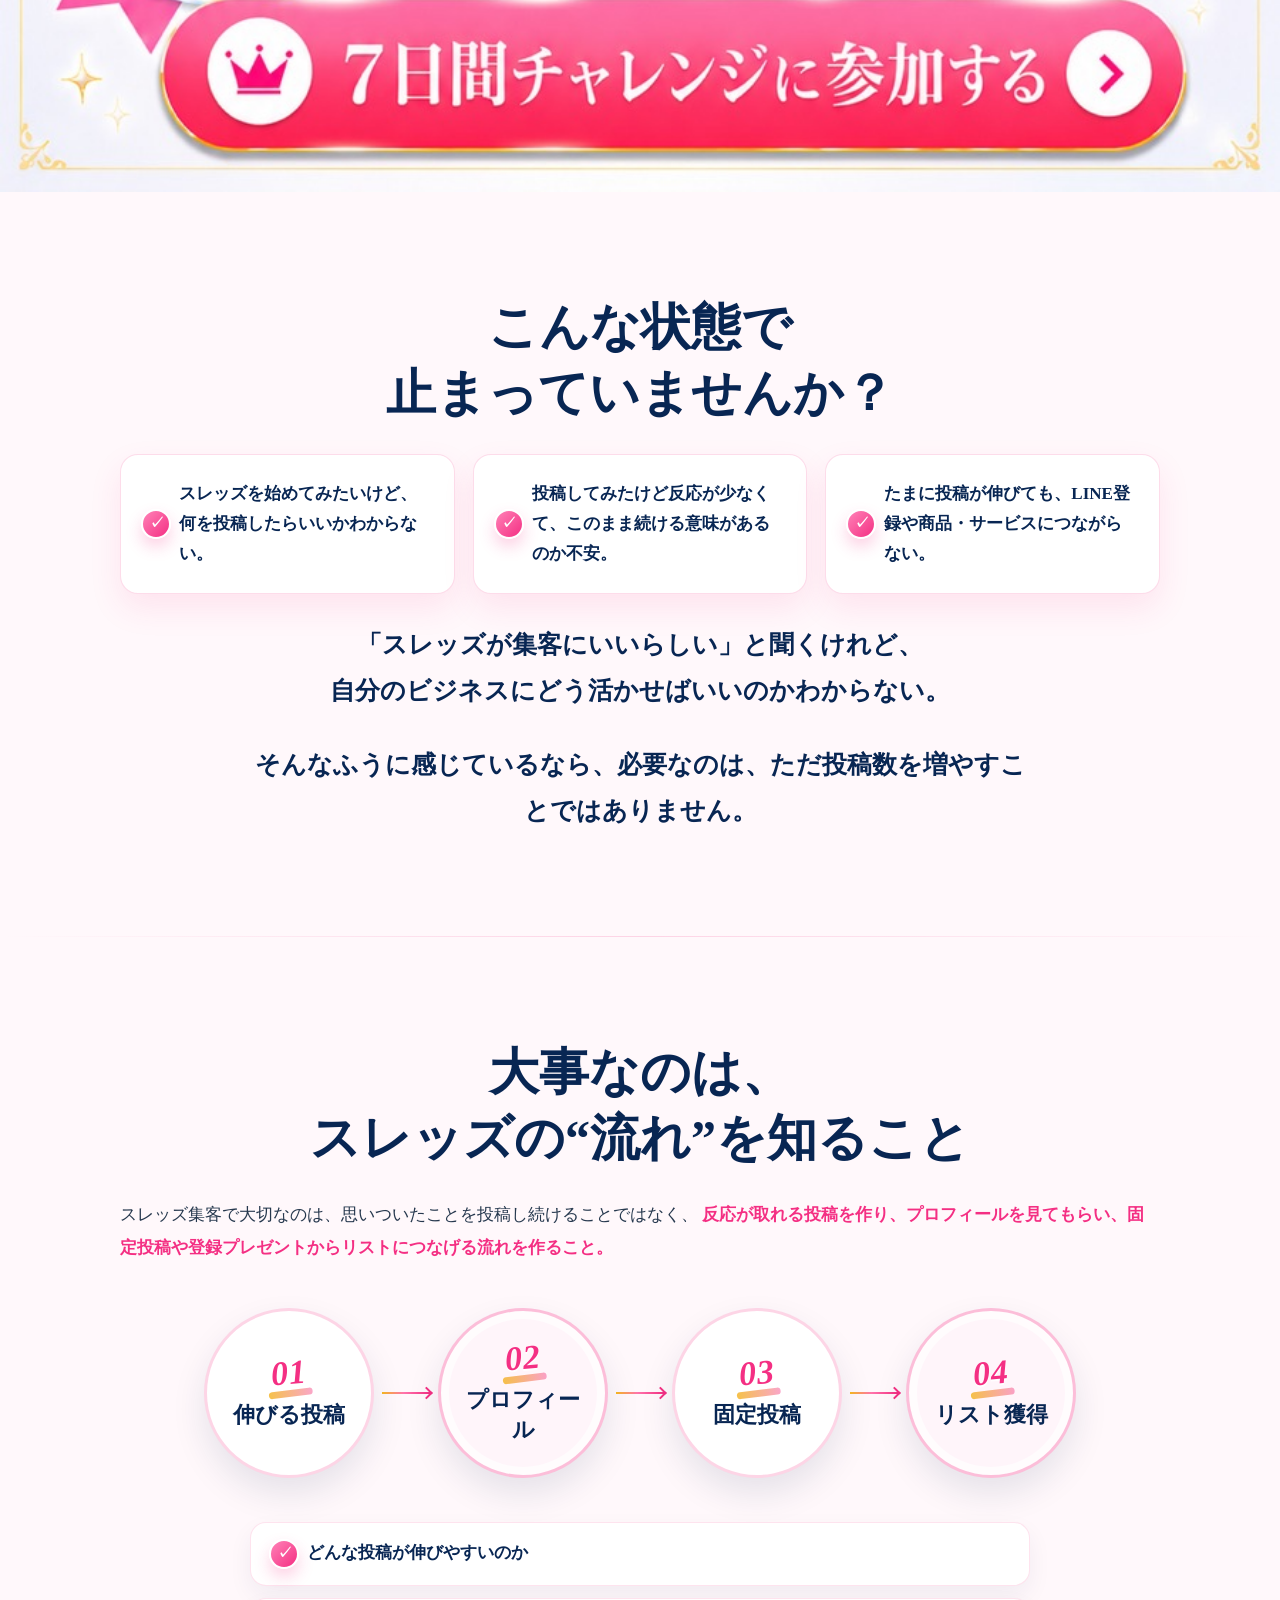
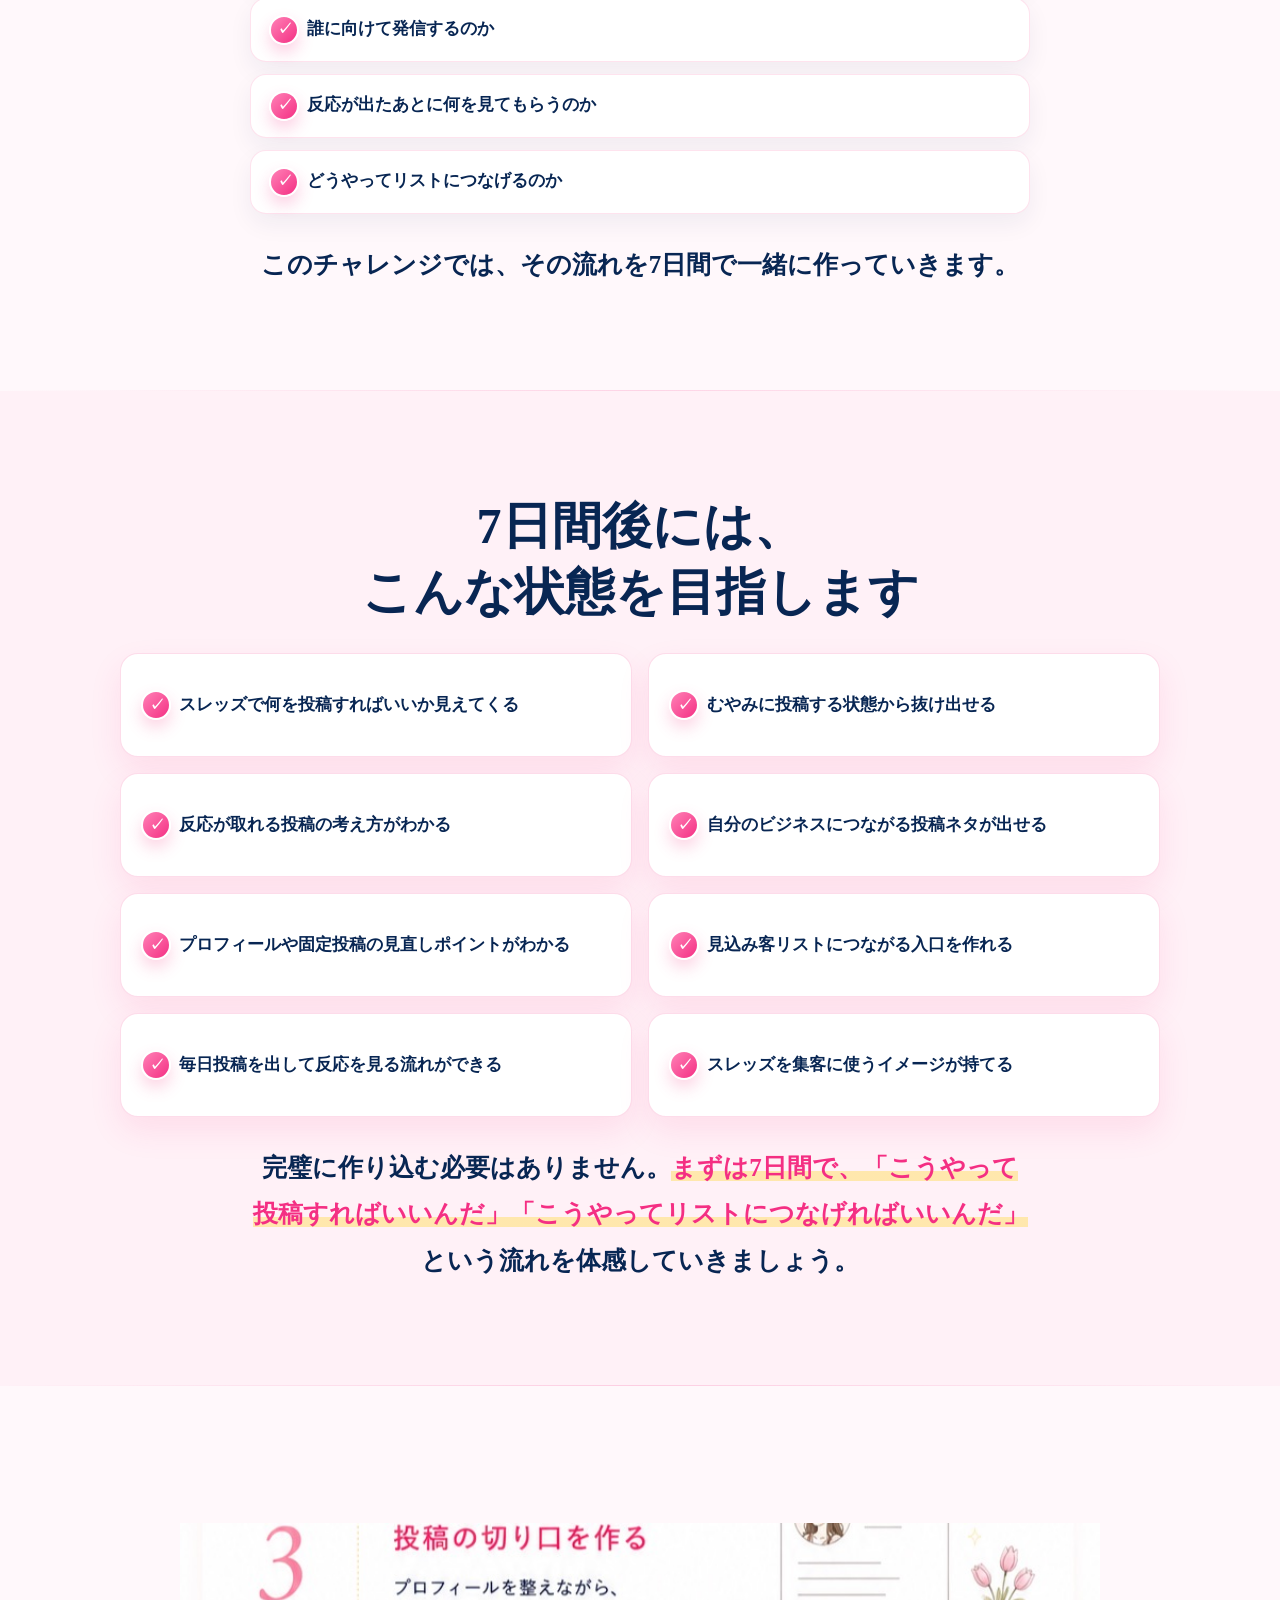
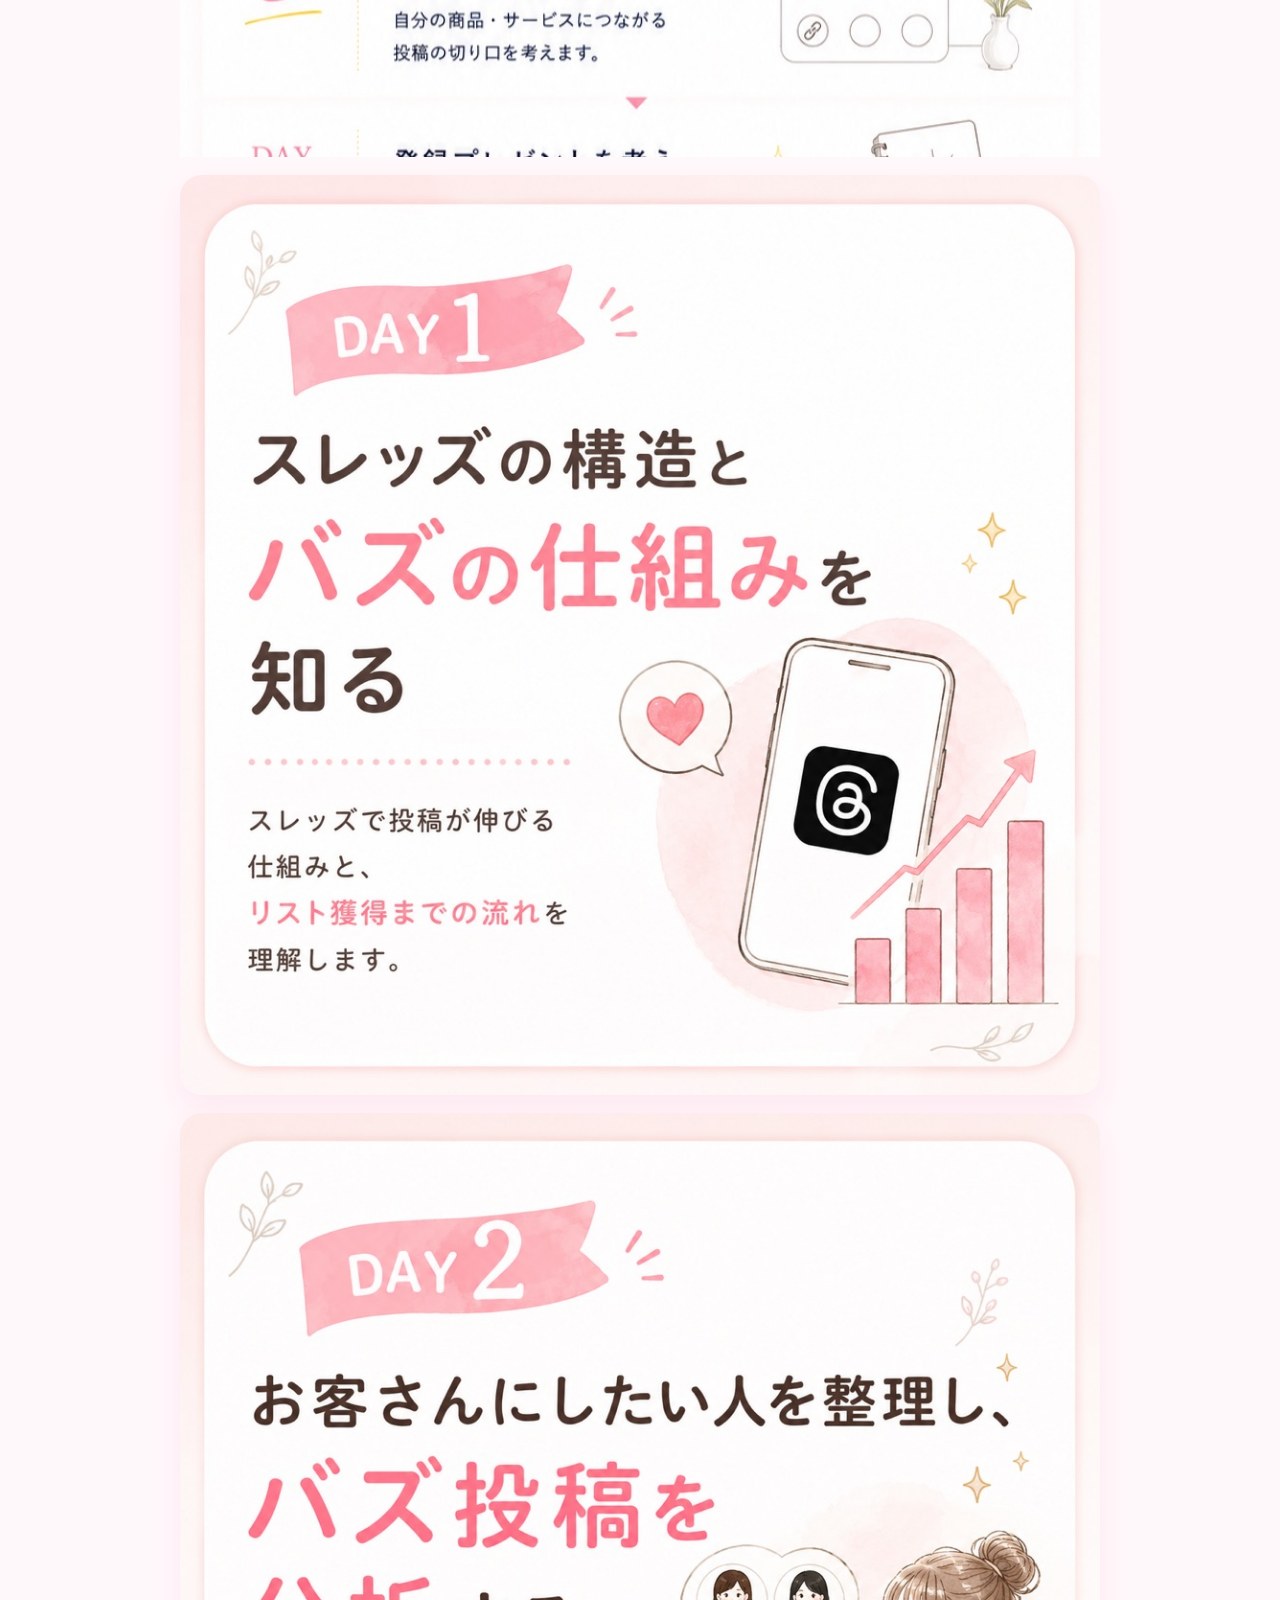
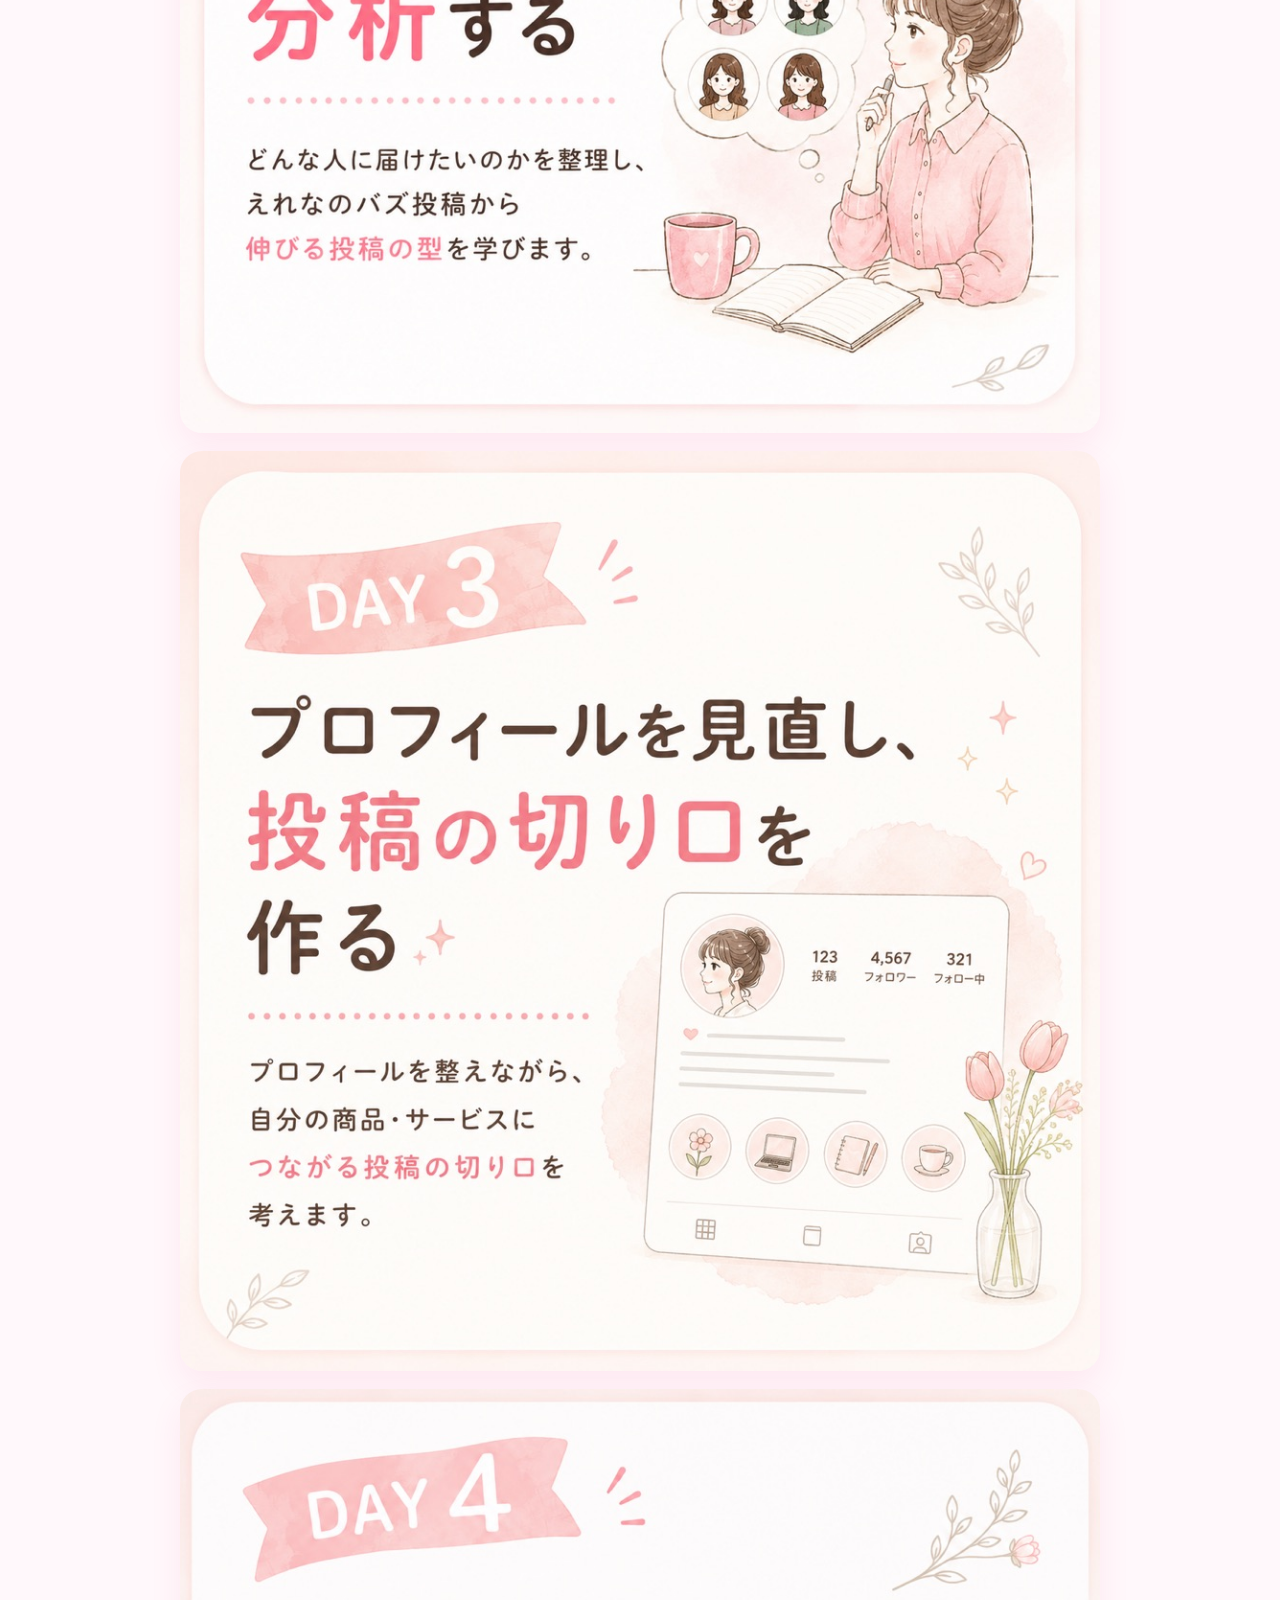
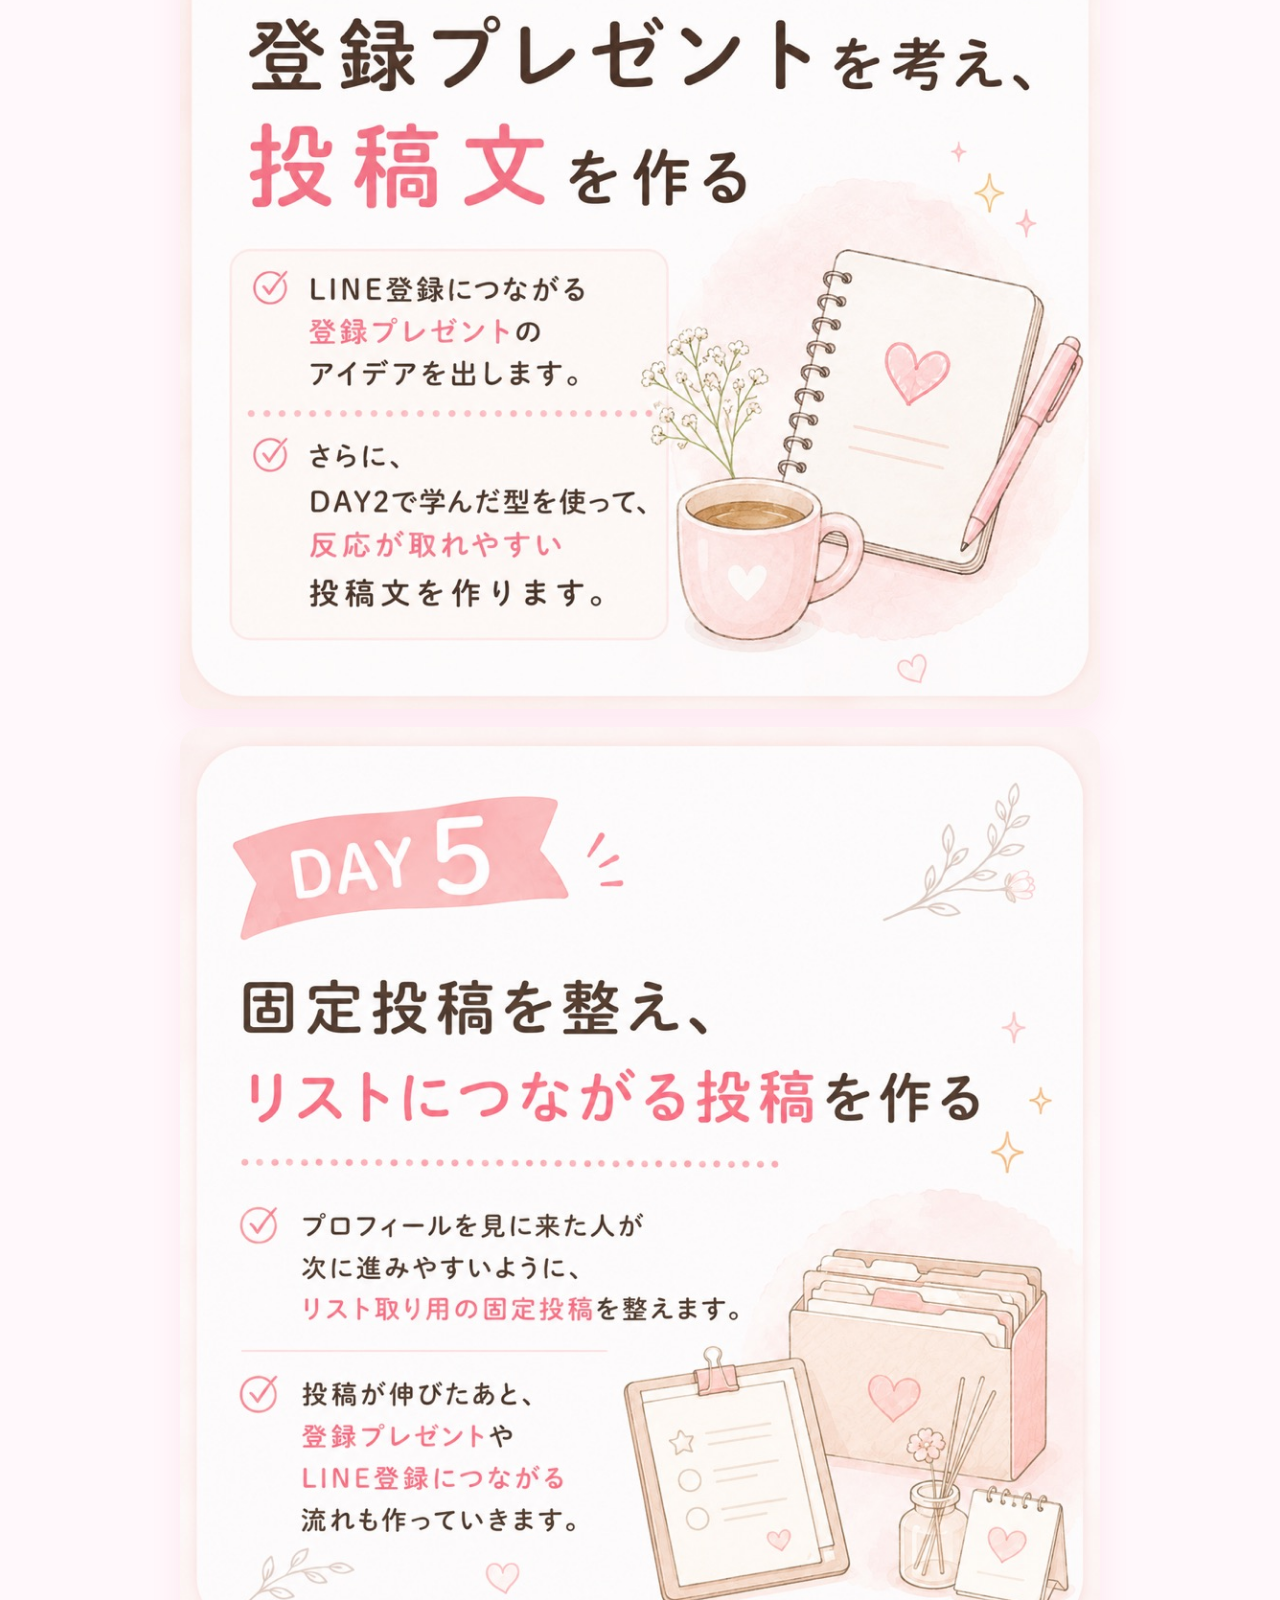
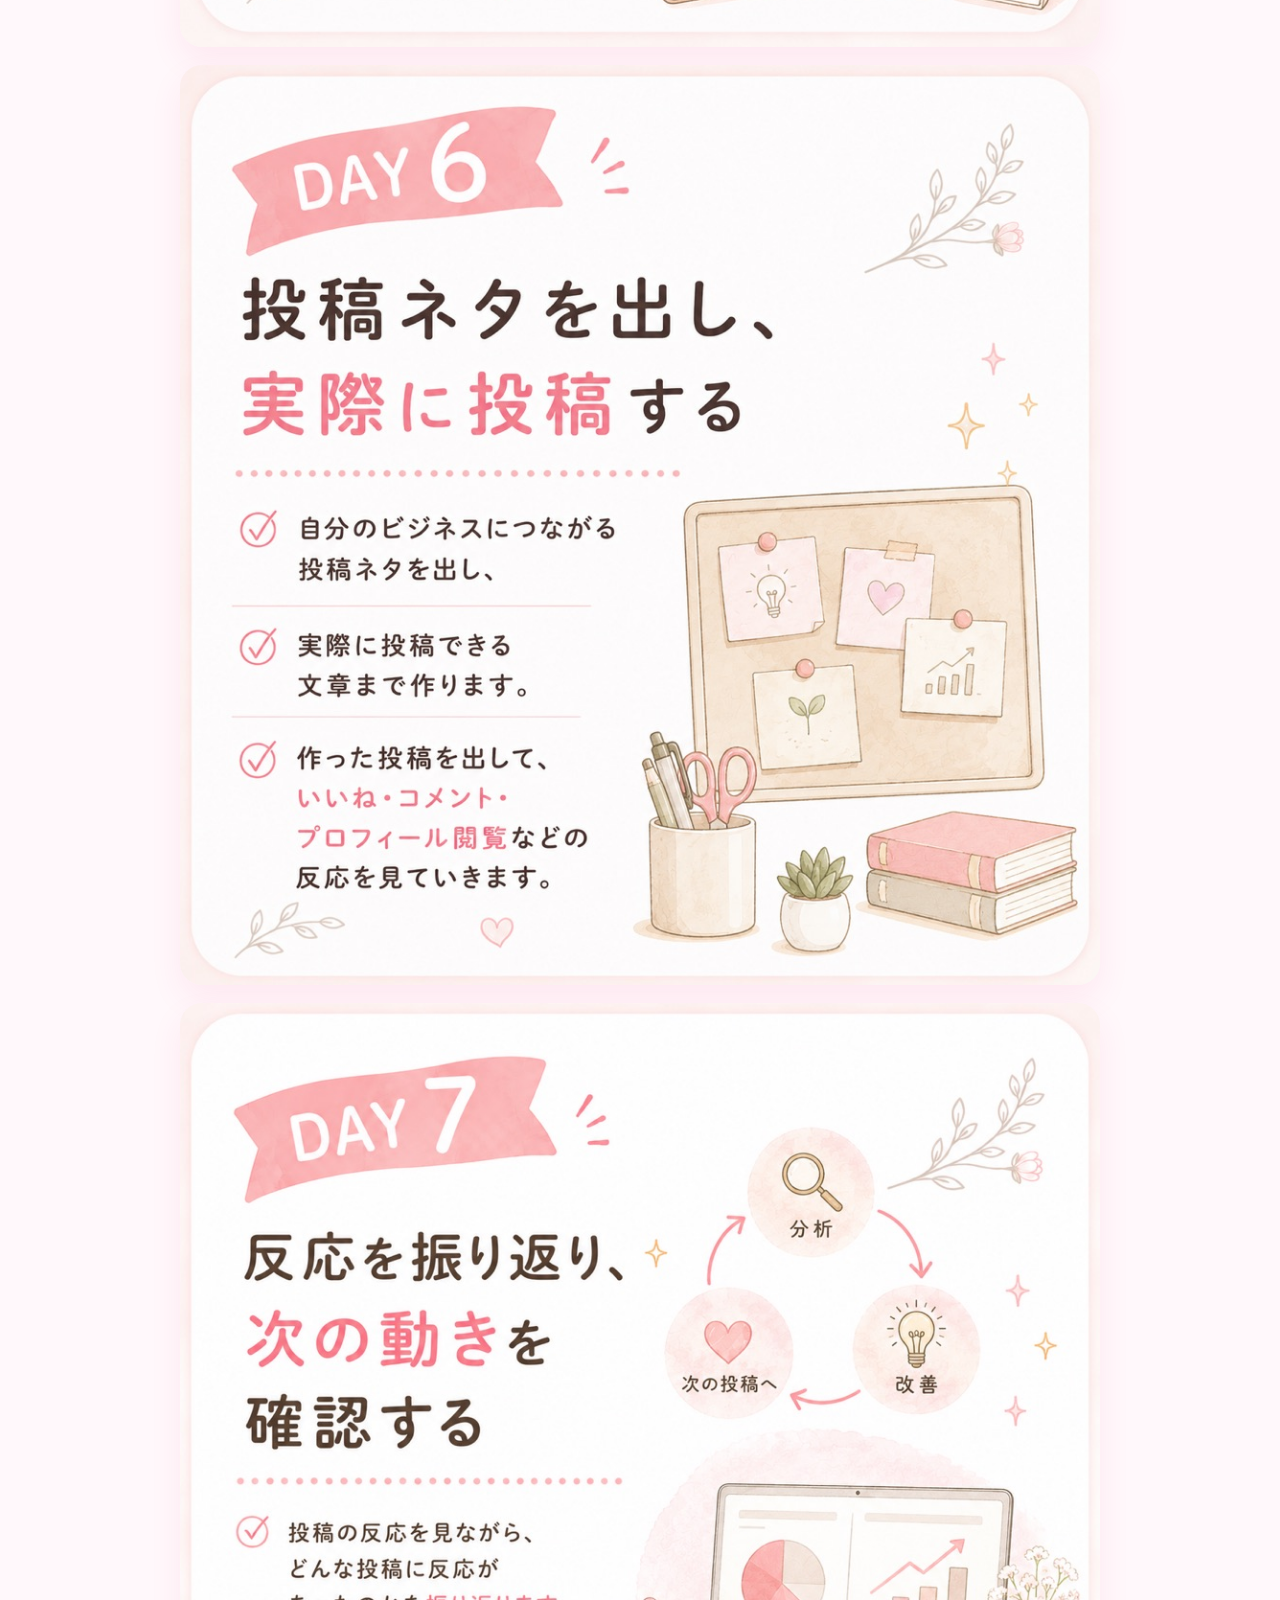
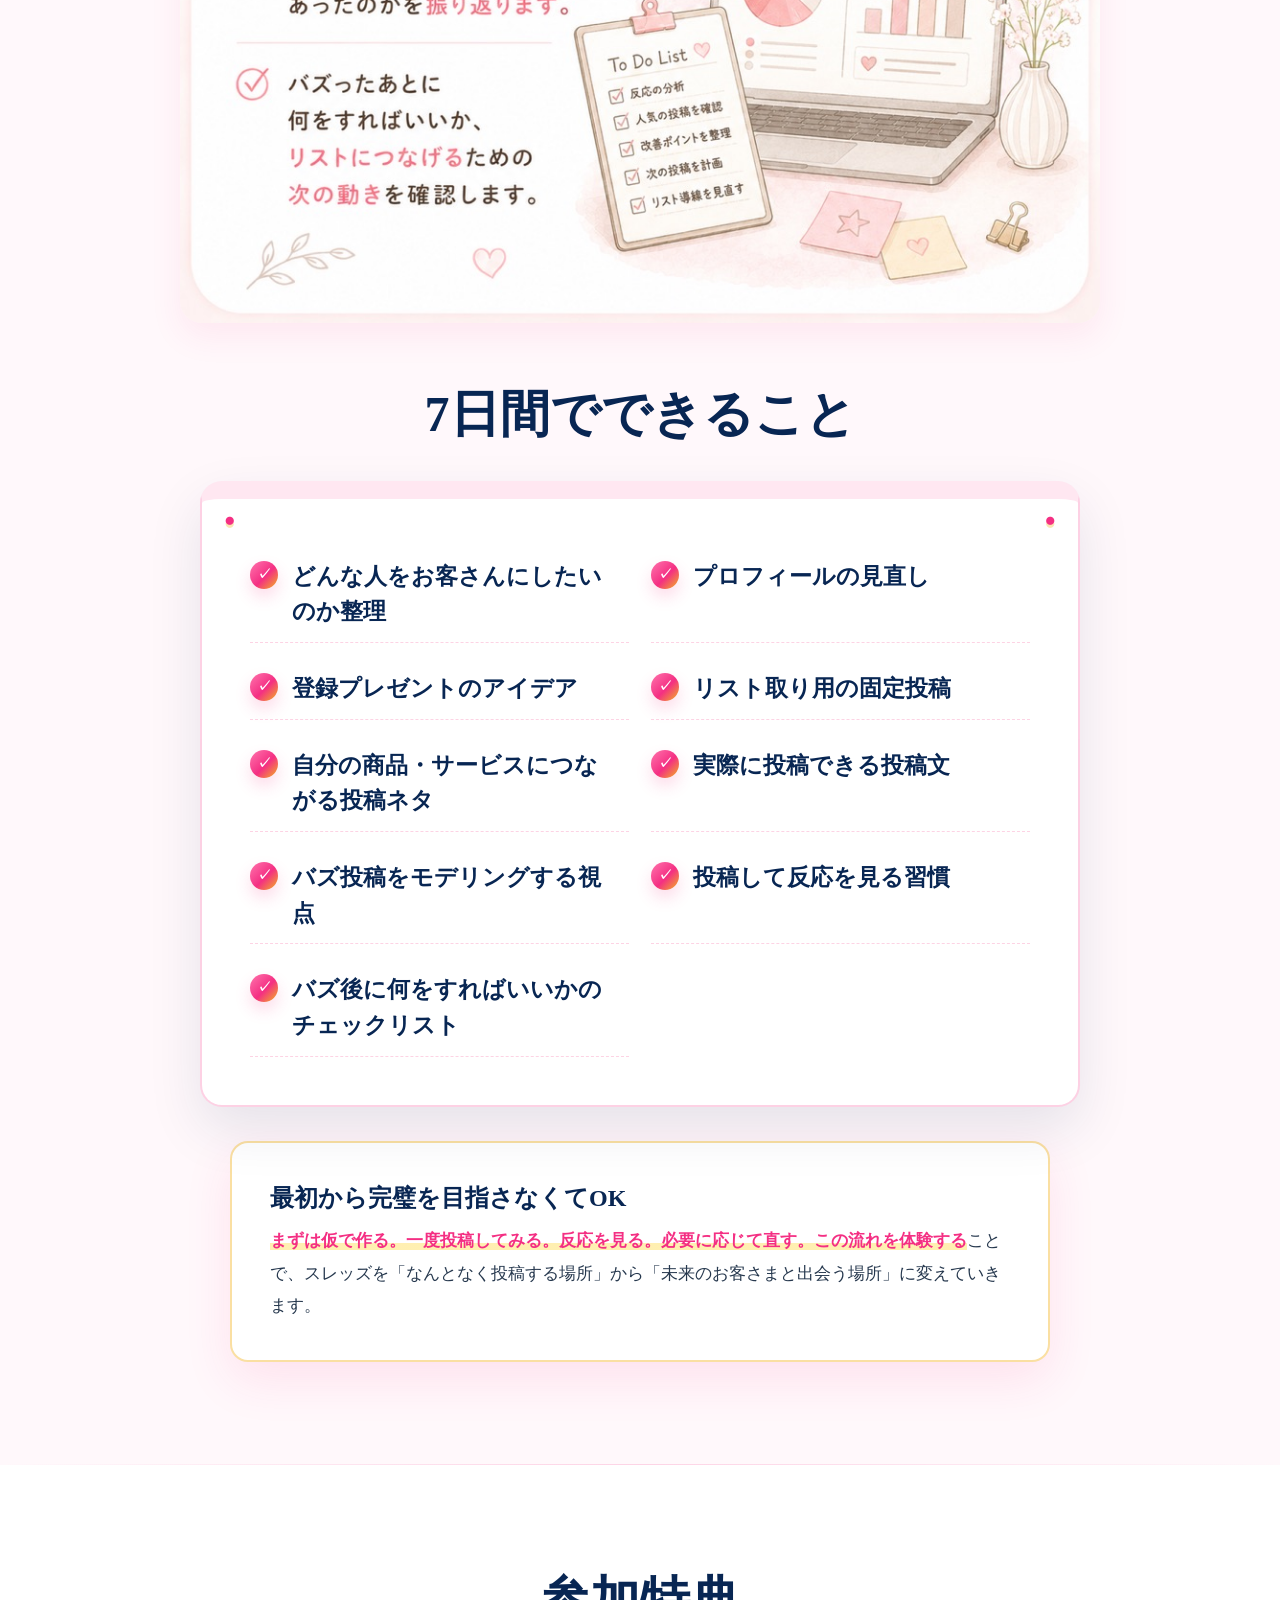
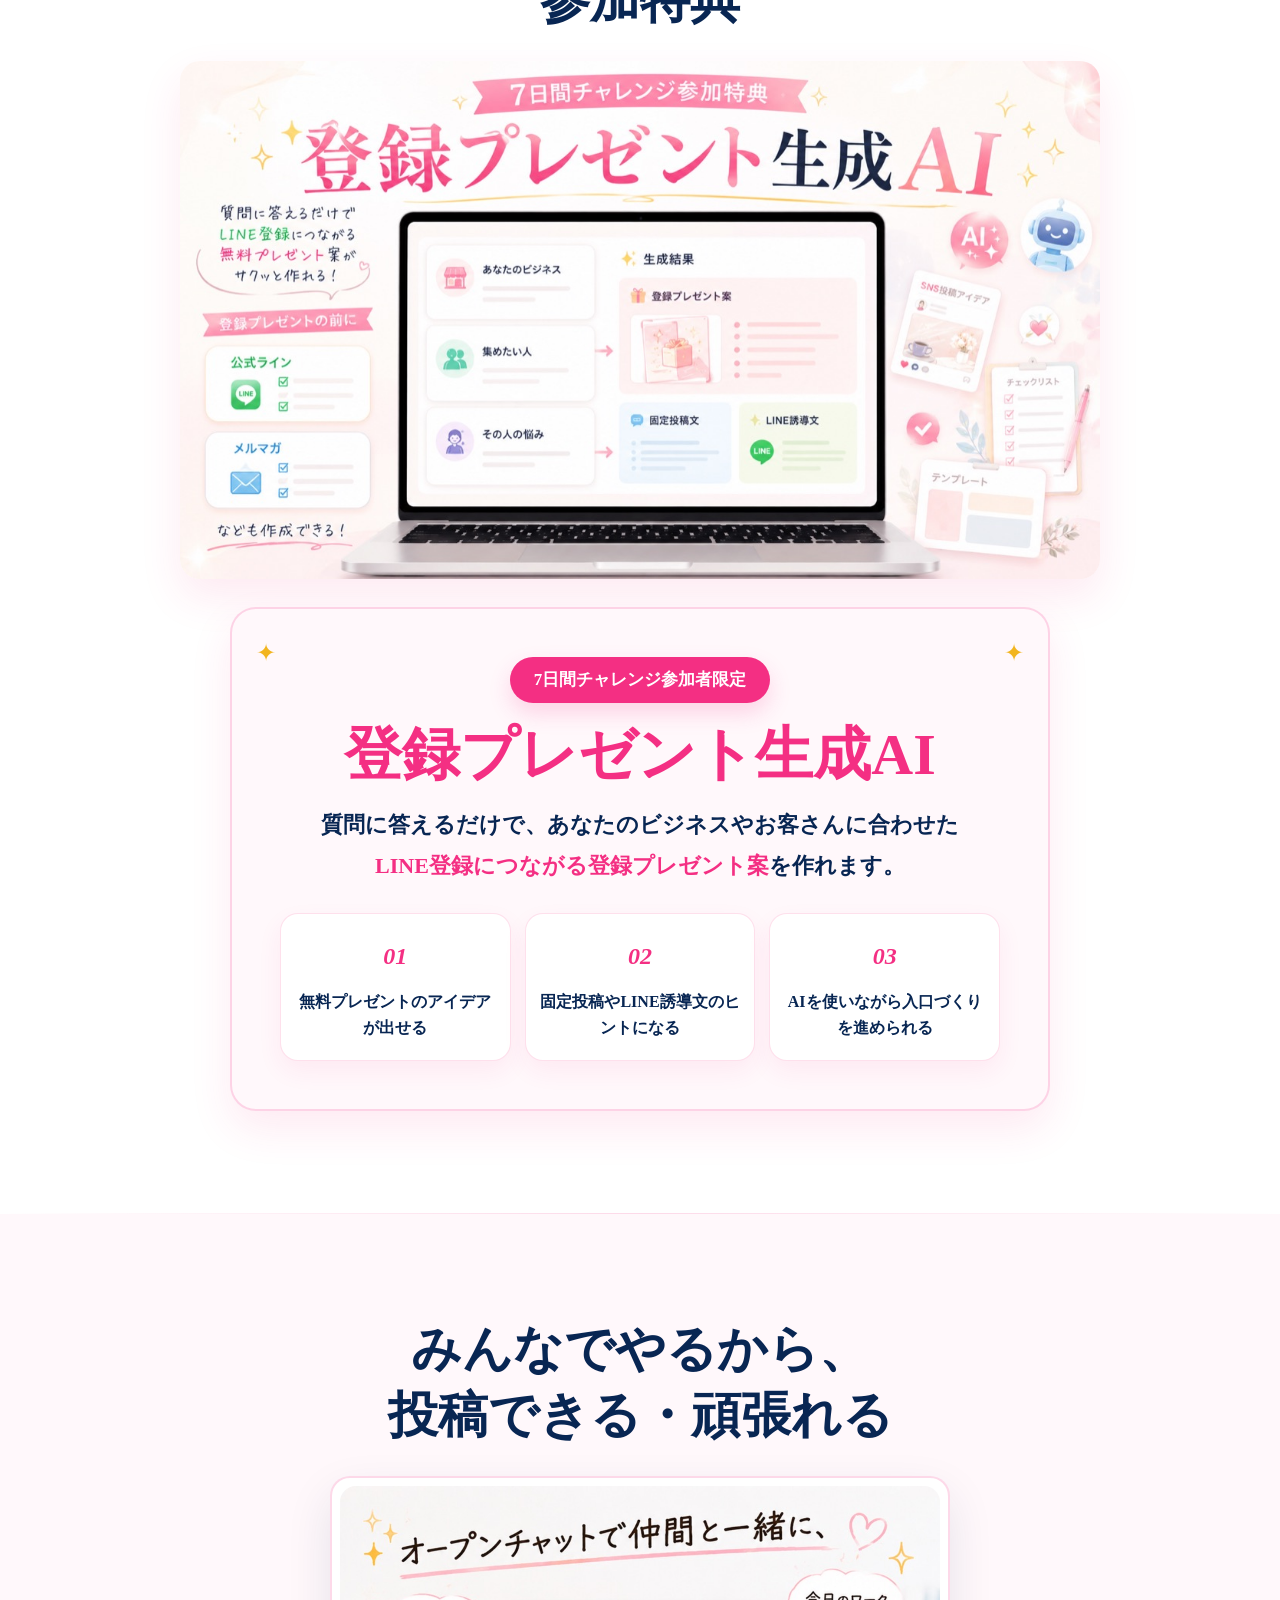
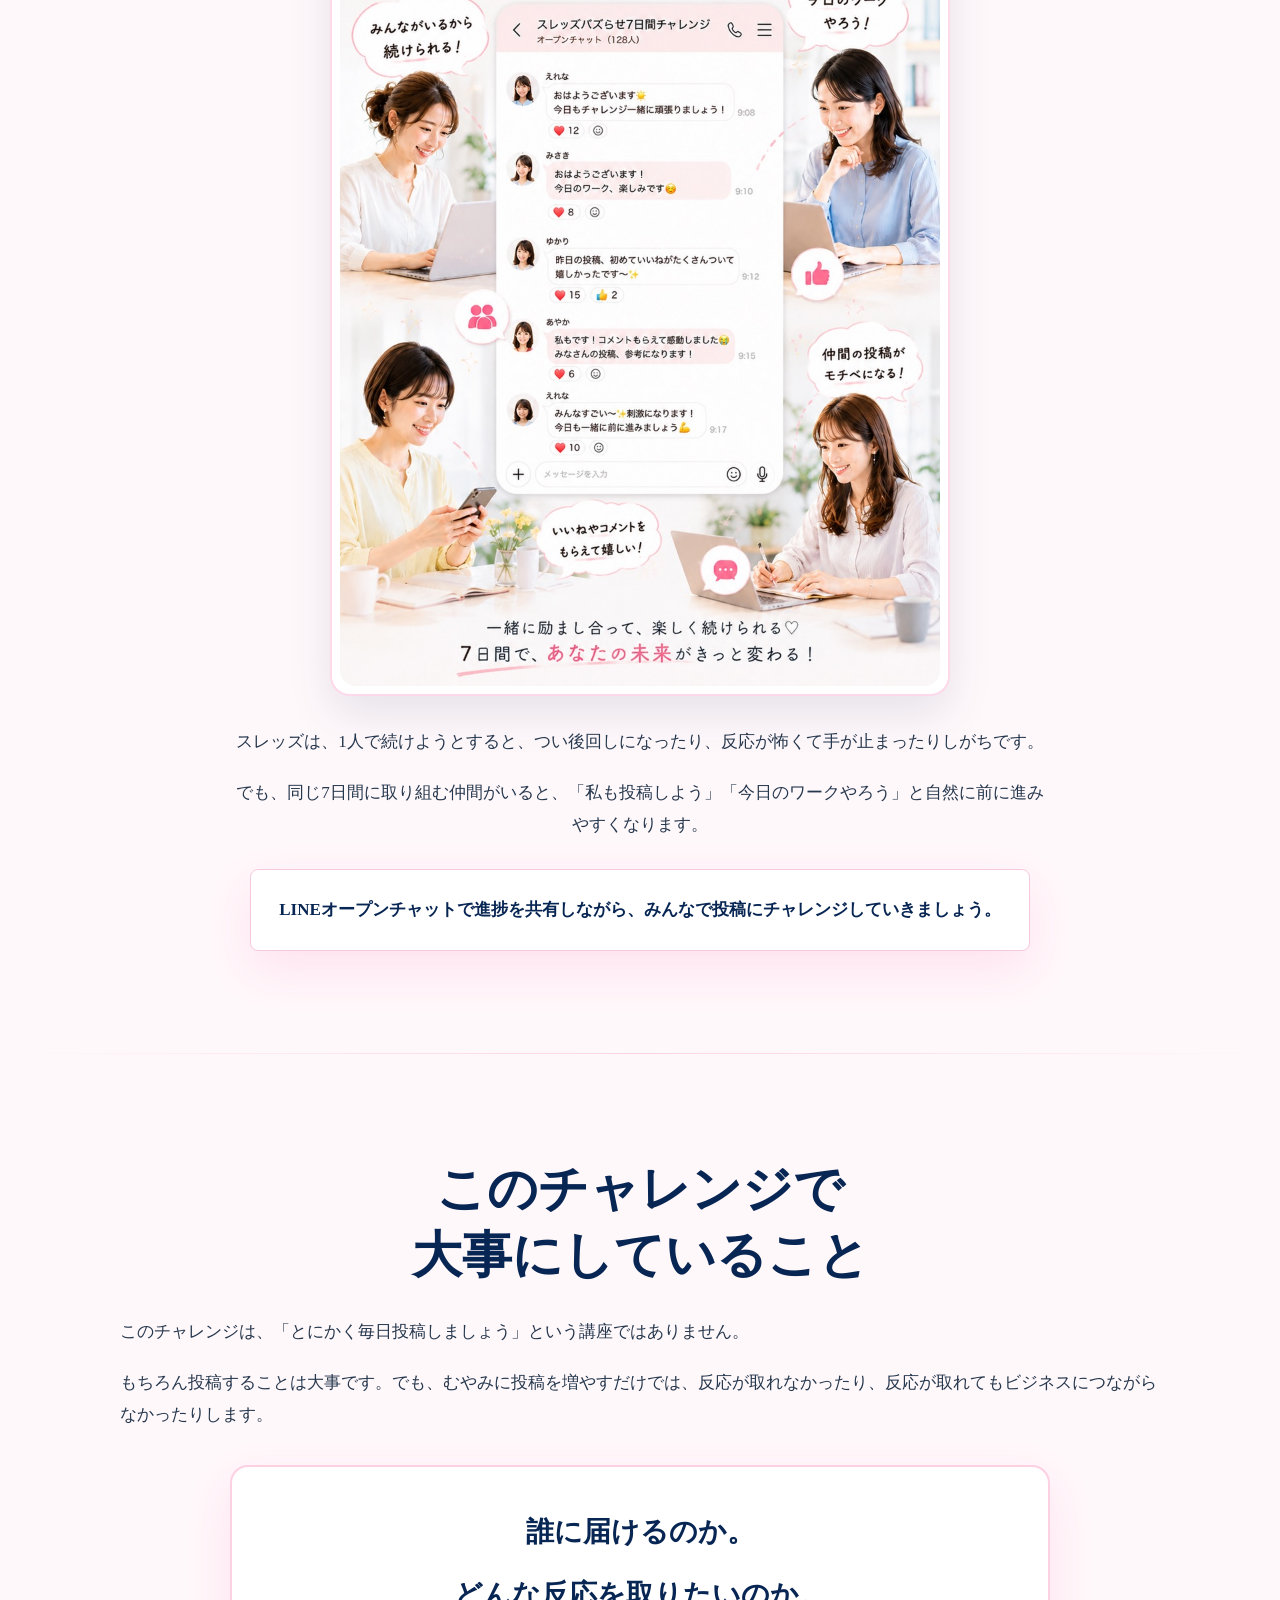
==== commit 2c448734: "Add files via upload" ====
--- a/index.html
+++ b/index.html
@@ -112,7 +112,7 @@
       <div class="container">
         <p class="eyebrow">Output</p>
         <div class="days-image days-split" aria-label="スレッズでバズらせてリストにつなげる7日間チャレンジの内容">
-          <div class="day-slice days-heading" role="img" aria-label="スレッズでバズらせてリストにつなげる7日間チャレンジ"></div>
+          <img class="days-heading-img" src="days-heading.jpg" alt="スレッズでバズらせてリストにつなげる7日間チャレンジ" loading="lazy">
           <img class="day-card-img" src="day-01.jpg" alt="DAY1 スレッズの構造とバズの仕組みを知る" loading="lazy" onerror="this.onerror=null;this.src='assets/day-01.png';">
           <img class="day-card-img" src="day-02.jpg" alt="DAY2 お客さんにしたい人を整理し、バズ投稿を分析する" loading="lazy" onerror="this.onerror=null;this.src='assets/day-02.png';">
           <img class="day-card-img" src="day-03.jpg" alt="DAY3 プロフィールを見直し、投稿の切り口を作る" loading="lazy" onerror="this.onerror=null;this.src='assets/day-03.png';">
--- a/style.css
+++ b/style.css
@@ -536,60 +536,17 @@
   gap: 18px;
 }
 
-.day-slice {
-  width: 100%;
-  background-image: none;
-  background-repeat: no-repeat;
-  background-size: cover;
-  border-radius: 18px;
-  box-shadow: 0 14px 32px rgba(244, 47, 131, 0.08);
-}
-
-.days-heading {
-  aspect-ratio: 864 / 220;
-  background-image: url("days-heading.jpg"), url("assets/days.png");
-  background-position: center;
-  box-shadow: none;
-}
-
-.day-01 {
-  aspect-ratio: 864 / 248;
-  background-position: center 13.1%;
-}
-
-.day-02 {
-  aspect-ratio: 864 / 256;
-  background-position: center 27.4%;
-}
-
-.day-03 {
-  aspect-ratio: 864 / 256;
-  background-position: center 42.1%;
-}
-
-.day-04 {
-  aspect-ratio: 864 / 256;
-  background-position: center 56.9%;
-}
-
-.day-05 {
-  aspect-ratio: 864 / 256;
-  background-position: center 71.6%;
-}
-
-.day-06 {
-  aspect-ratio: 864 / 256;
-  background-position: center 86.4%;
-}
-
-.day-07 {
-  aspect-ratio: 864 / 231;
-  background-position: center 100%;
-}
-
+.days-heading-img,
 .day-card-img {
   width: 100%;
   height: auto;
+}
+
+.days-heading-img {
+  border-radius: 0;
+}
+
+.day-card-img {
   border-radius: 22px;
   box-shadow: 0 14px 32px rgba(244, 47, 131, 0.08);
 }
@@ -1343,6 +1300,16 @@
     font-size: 13px;
   }
 
+  .not-list li {
+    padding: 16px 16px 16px 56px;
+  }
+
+  .not-list li::before {
+    top: 18px;
+    left: 18px;
+    margin-right: 0;
+  }
+
   .card-grid,
   .recommend-grid {
     gap: 12px;
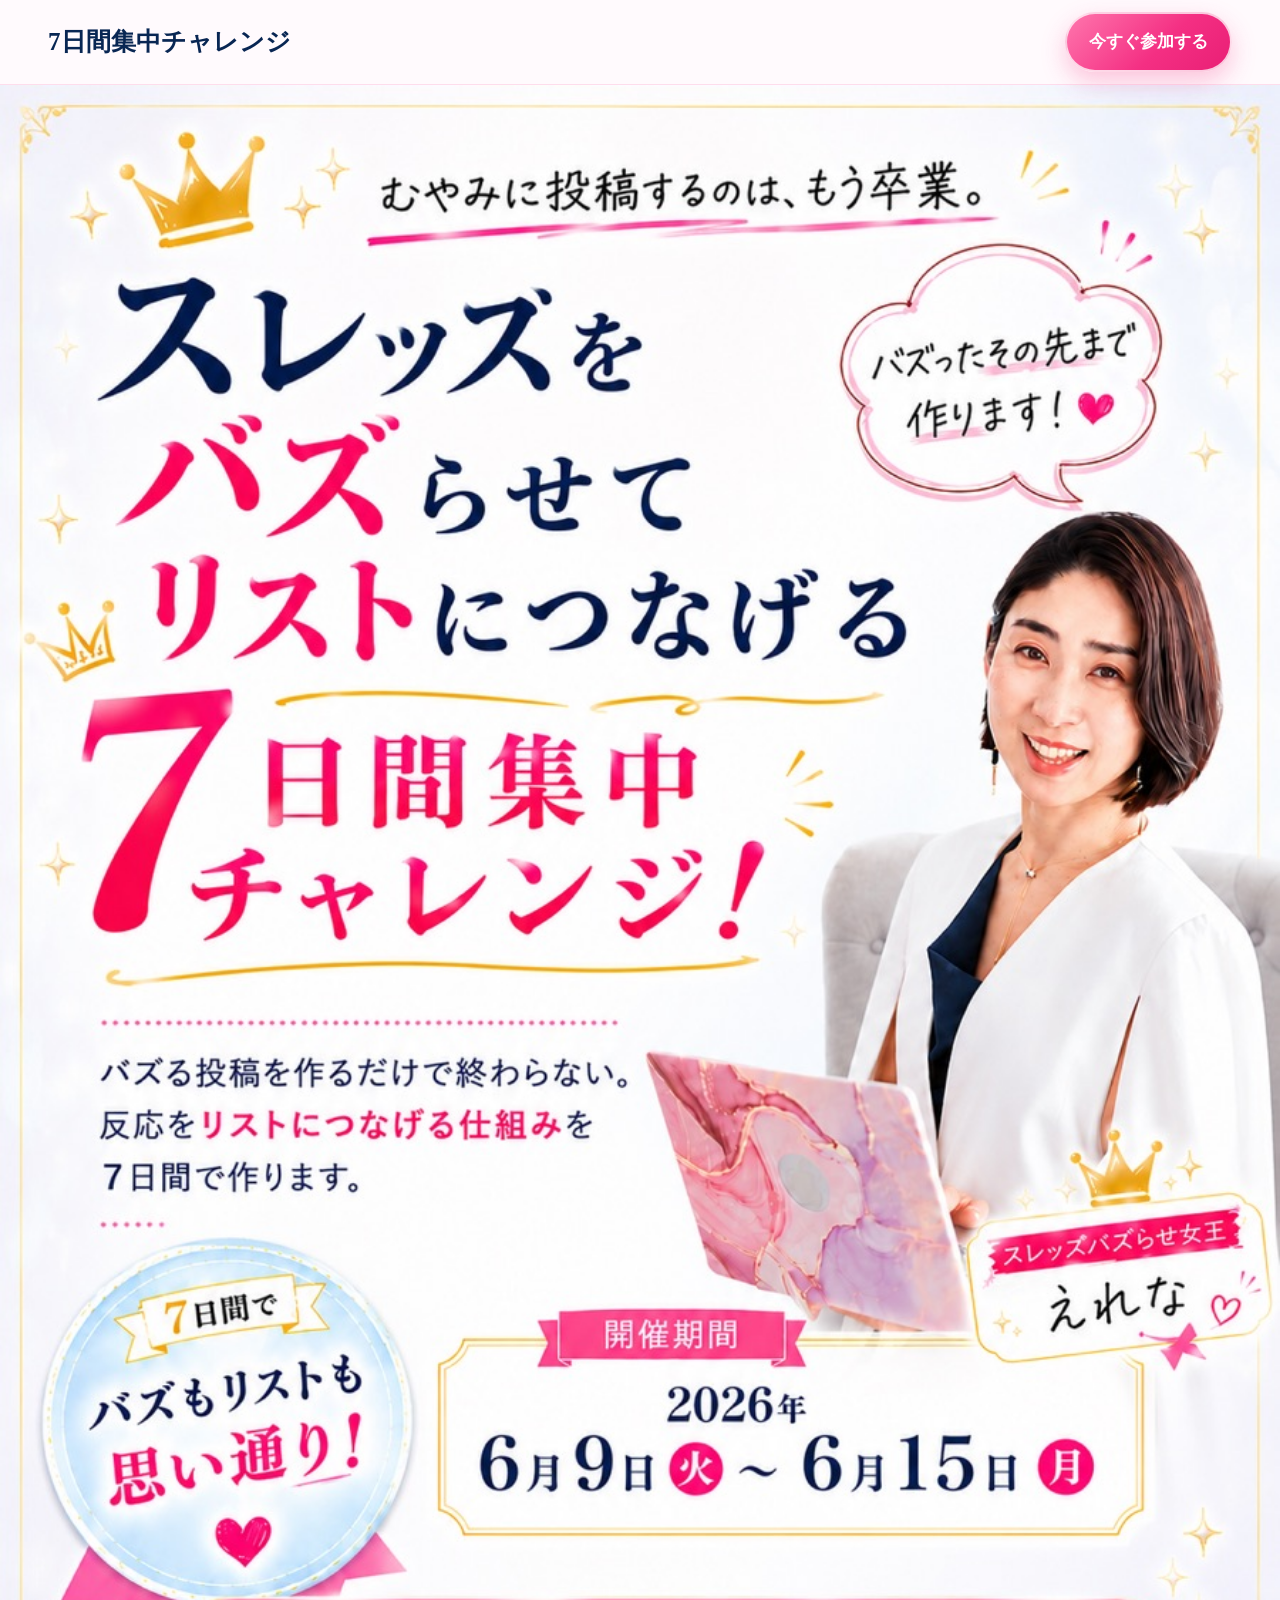
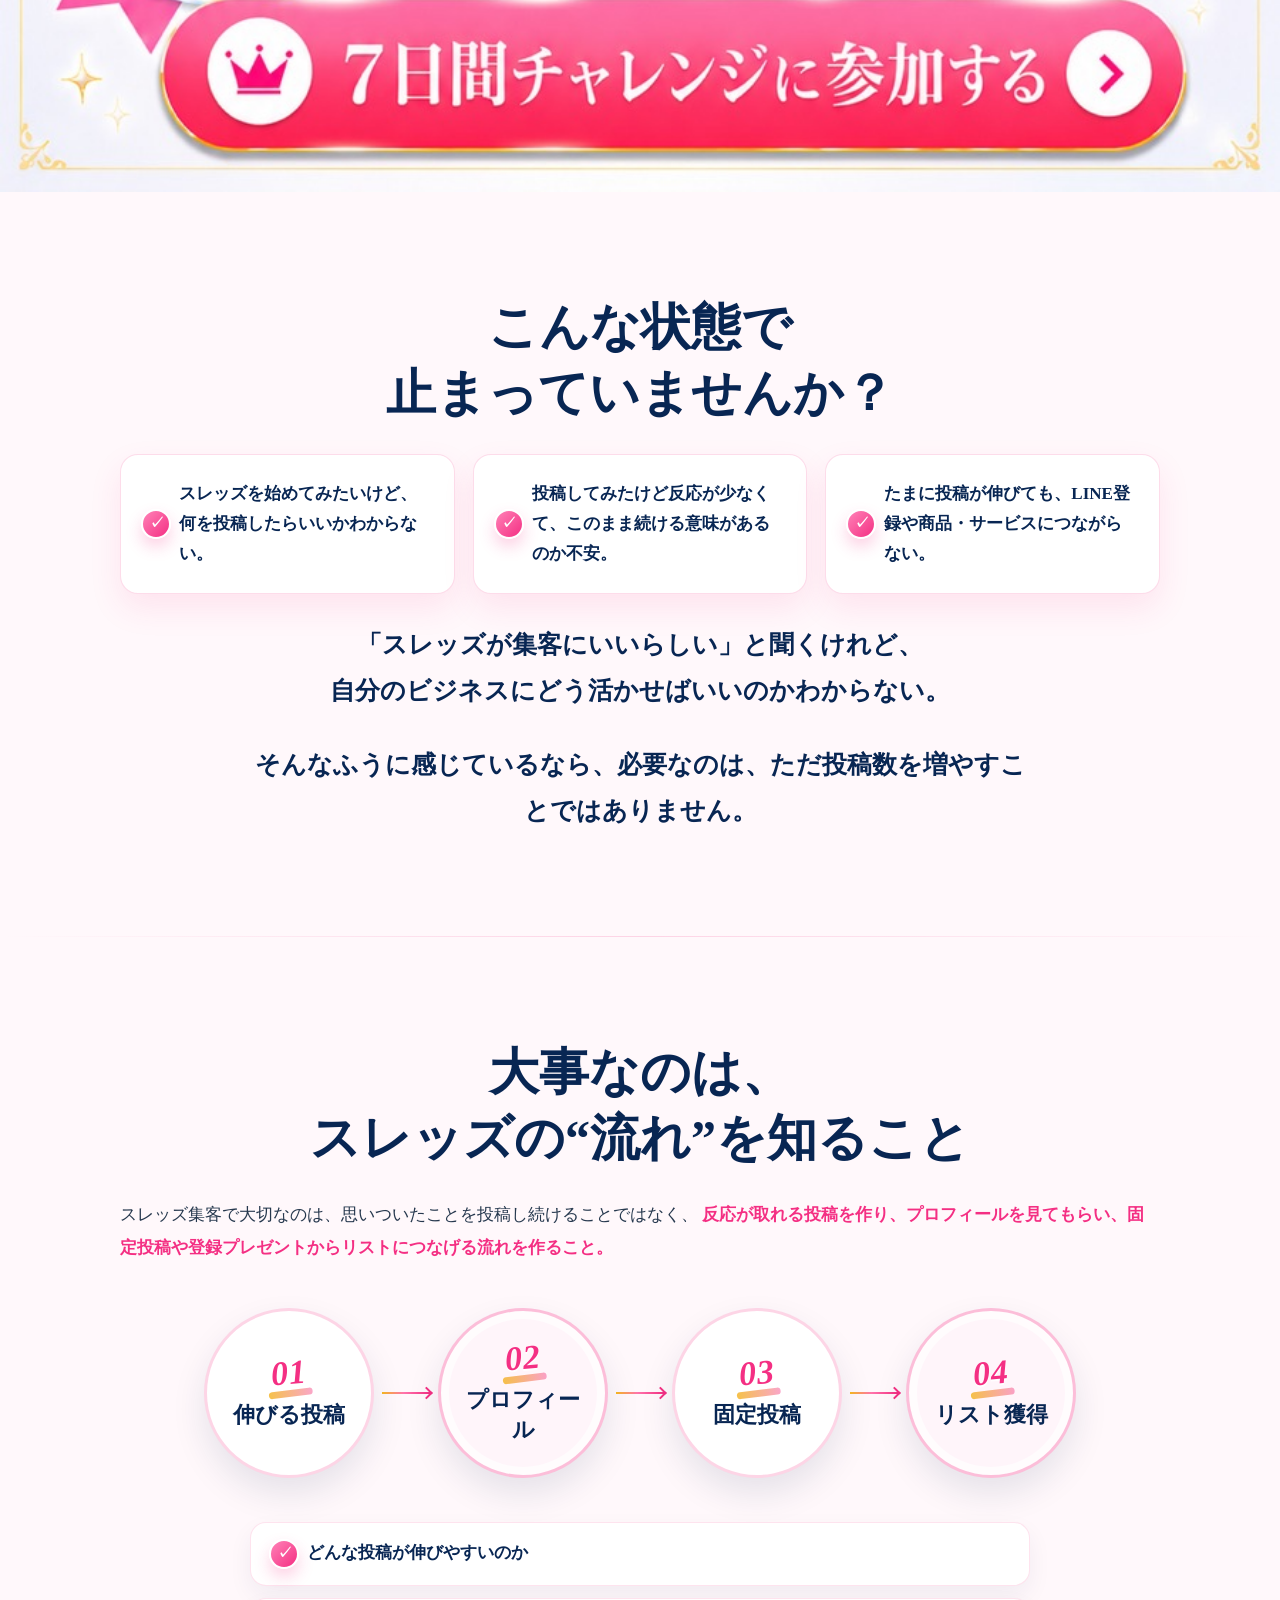
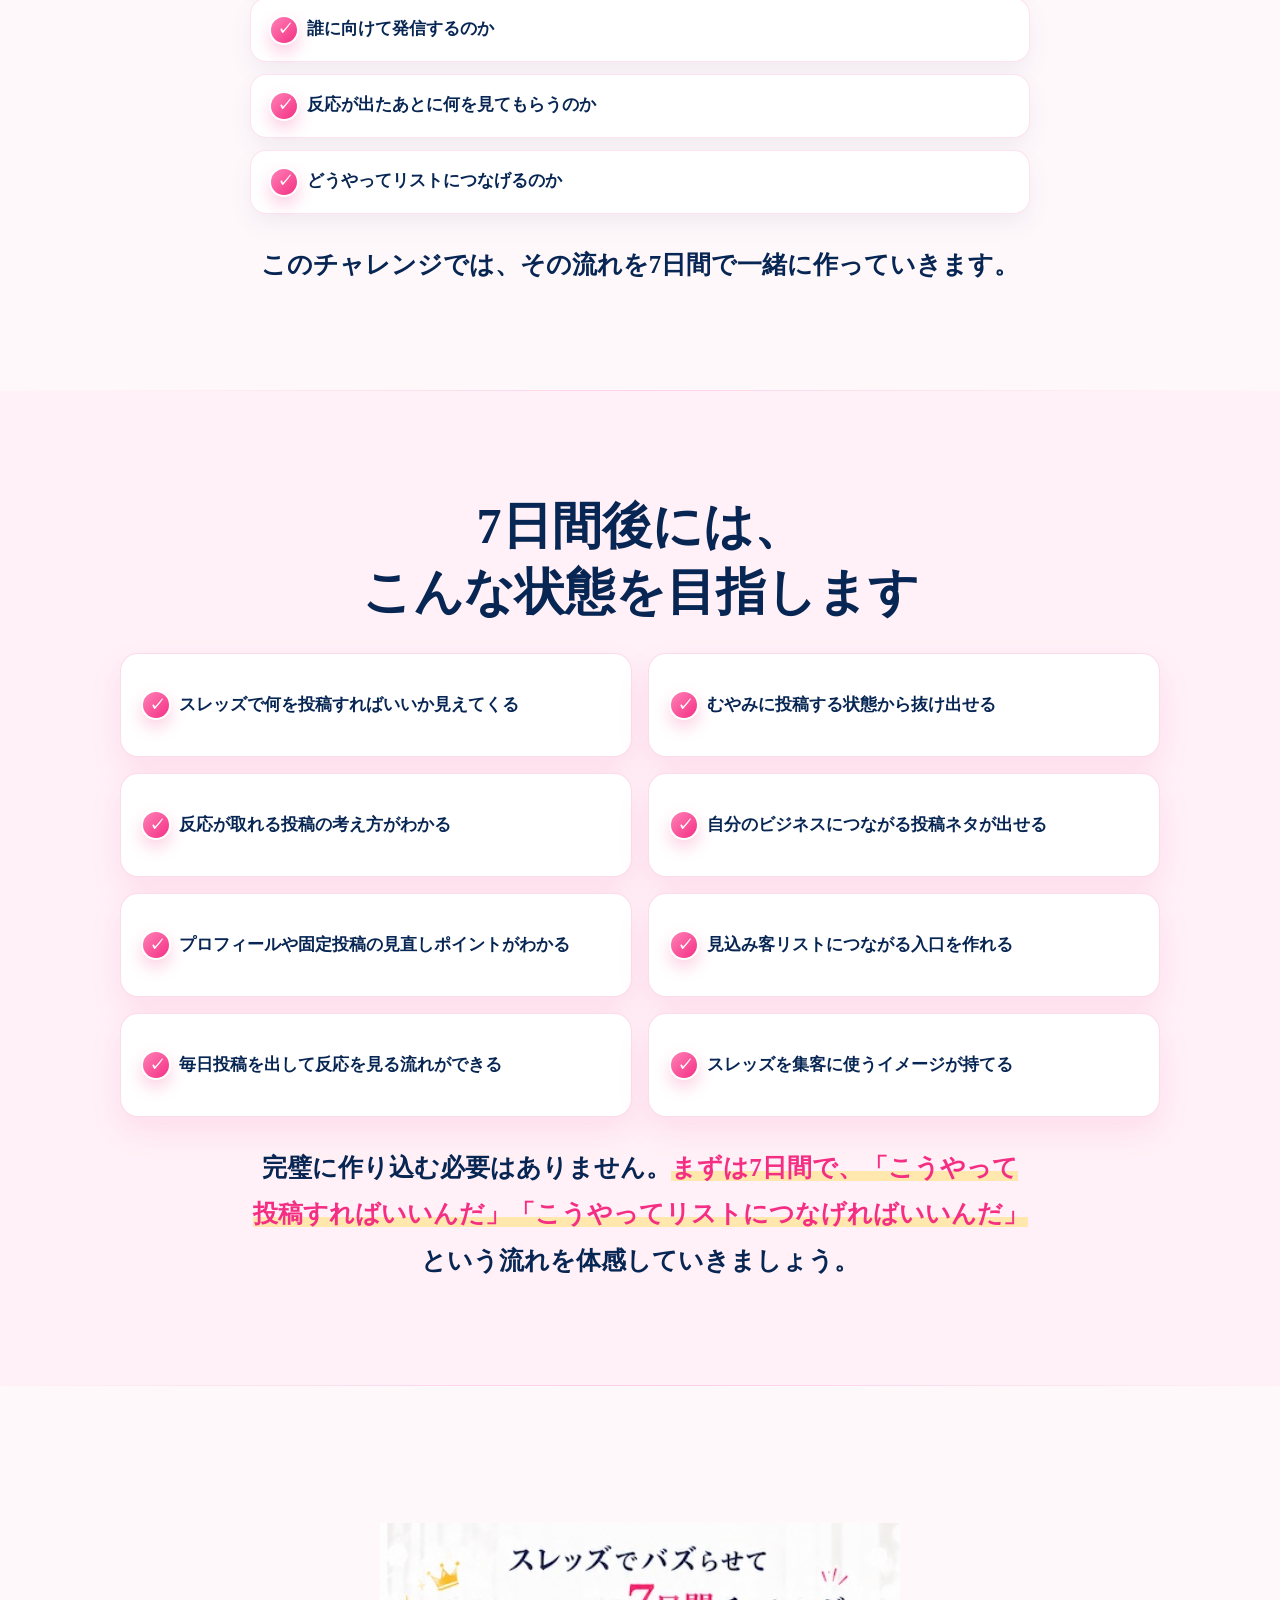
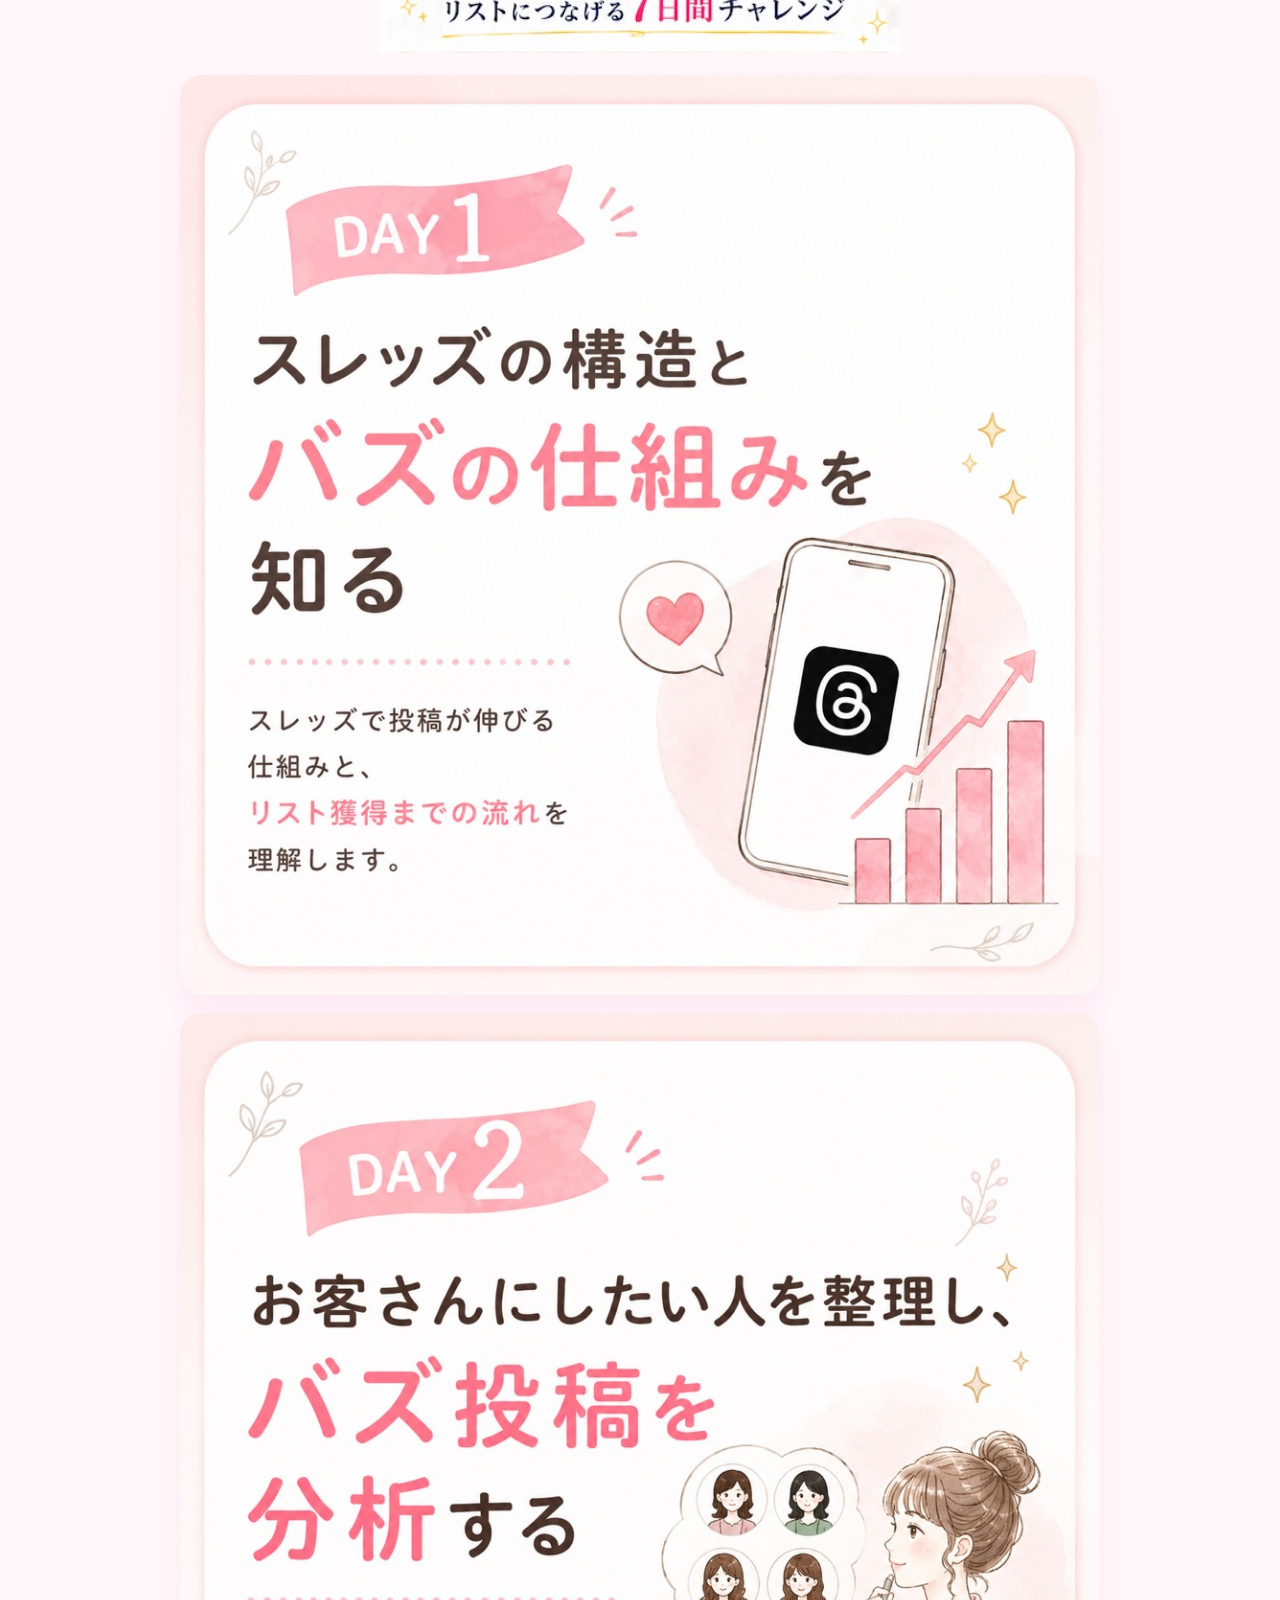
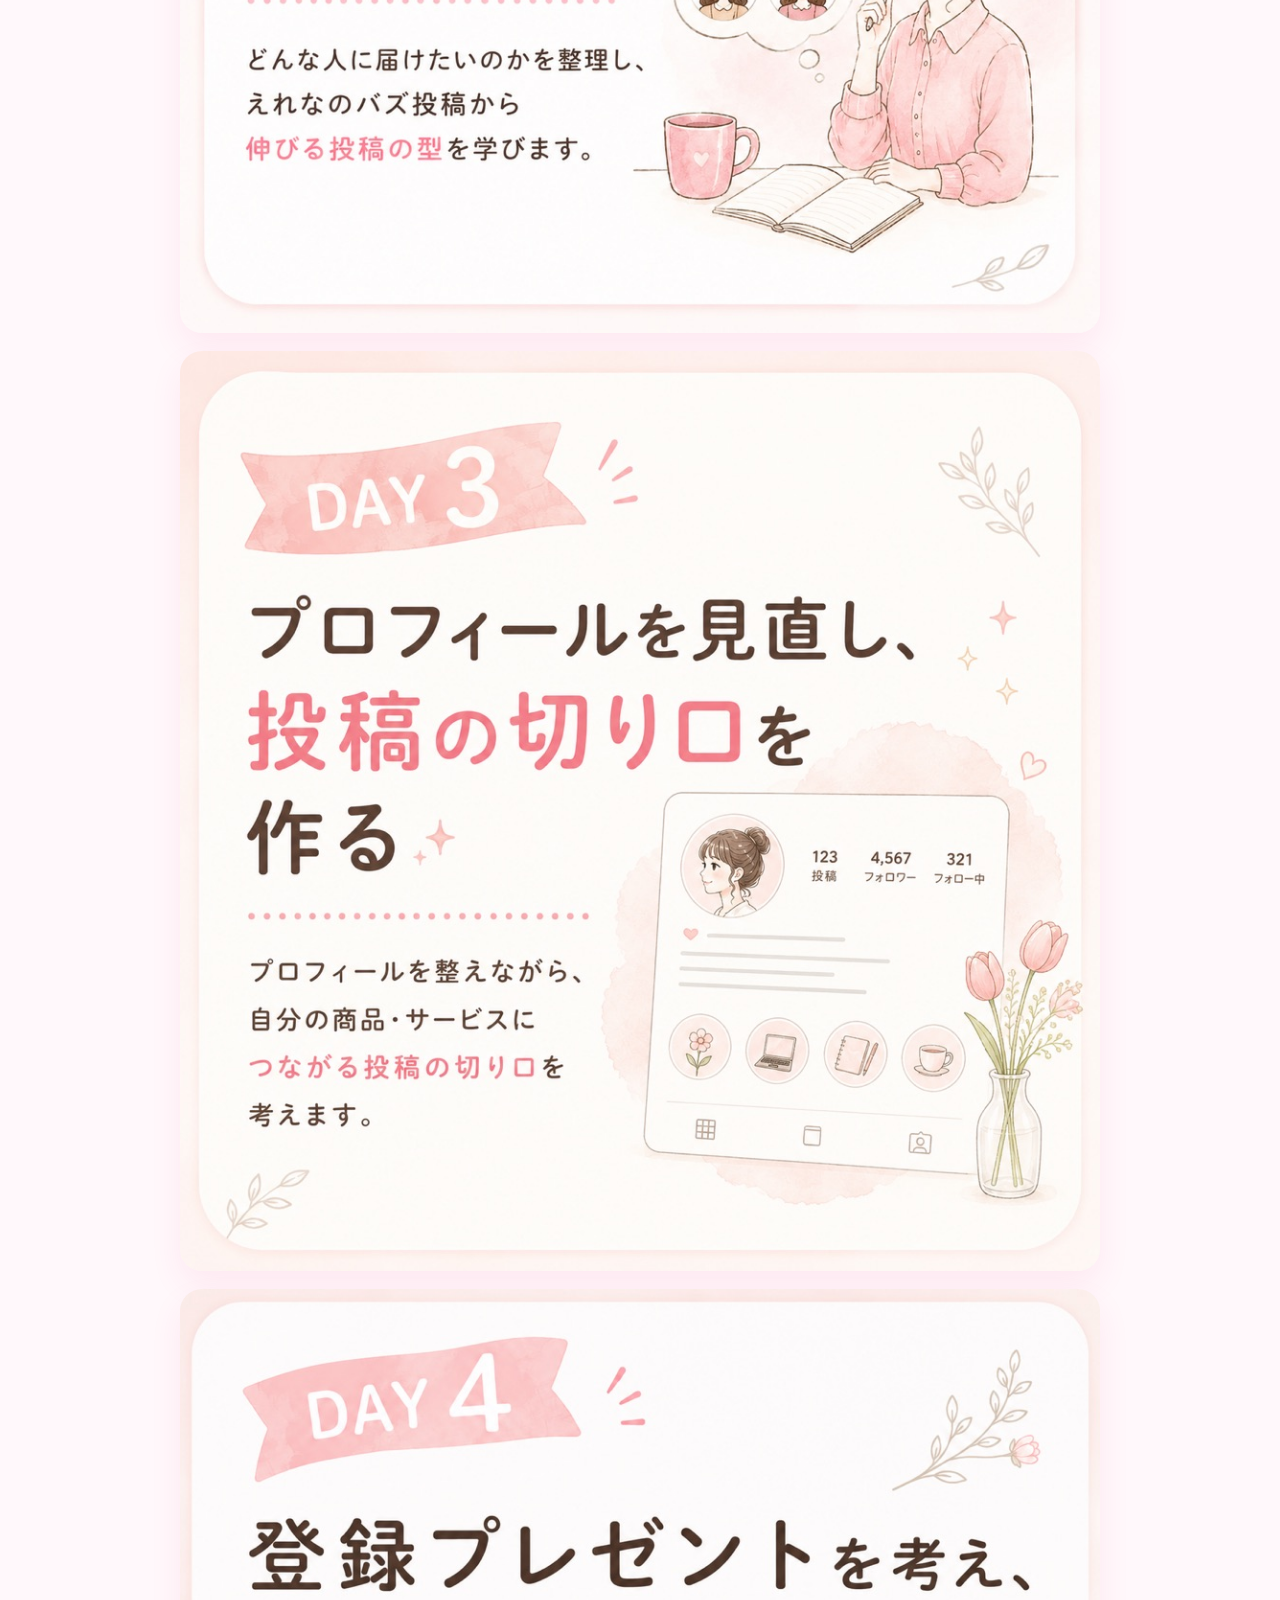
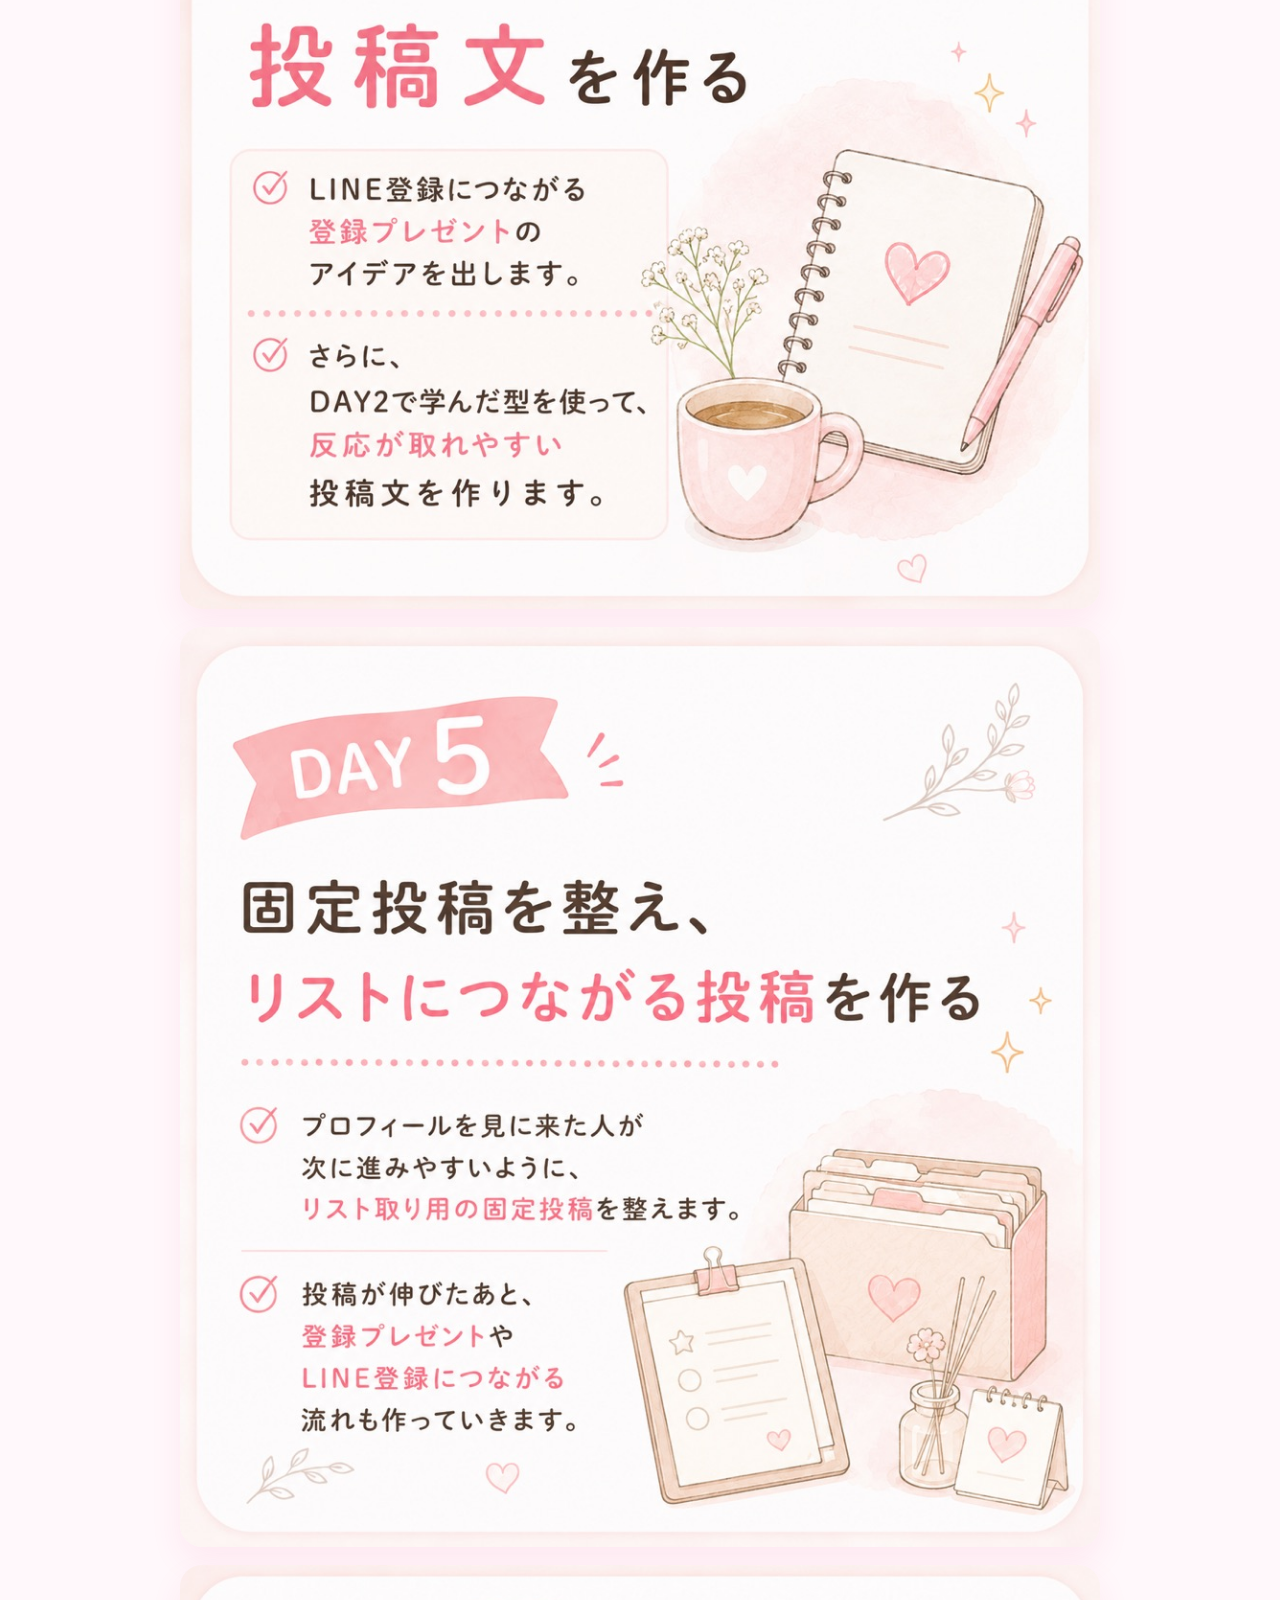
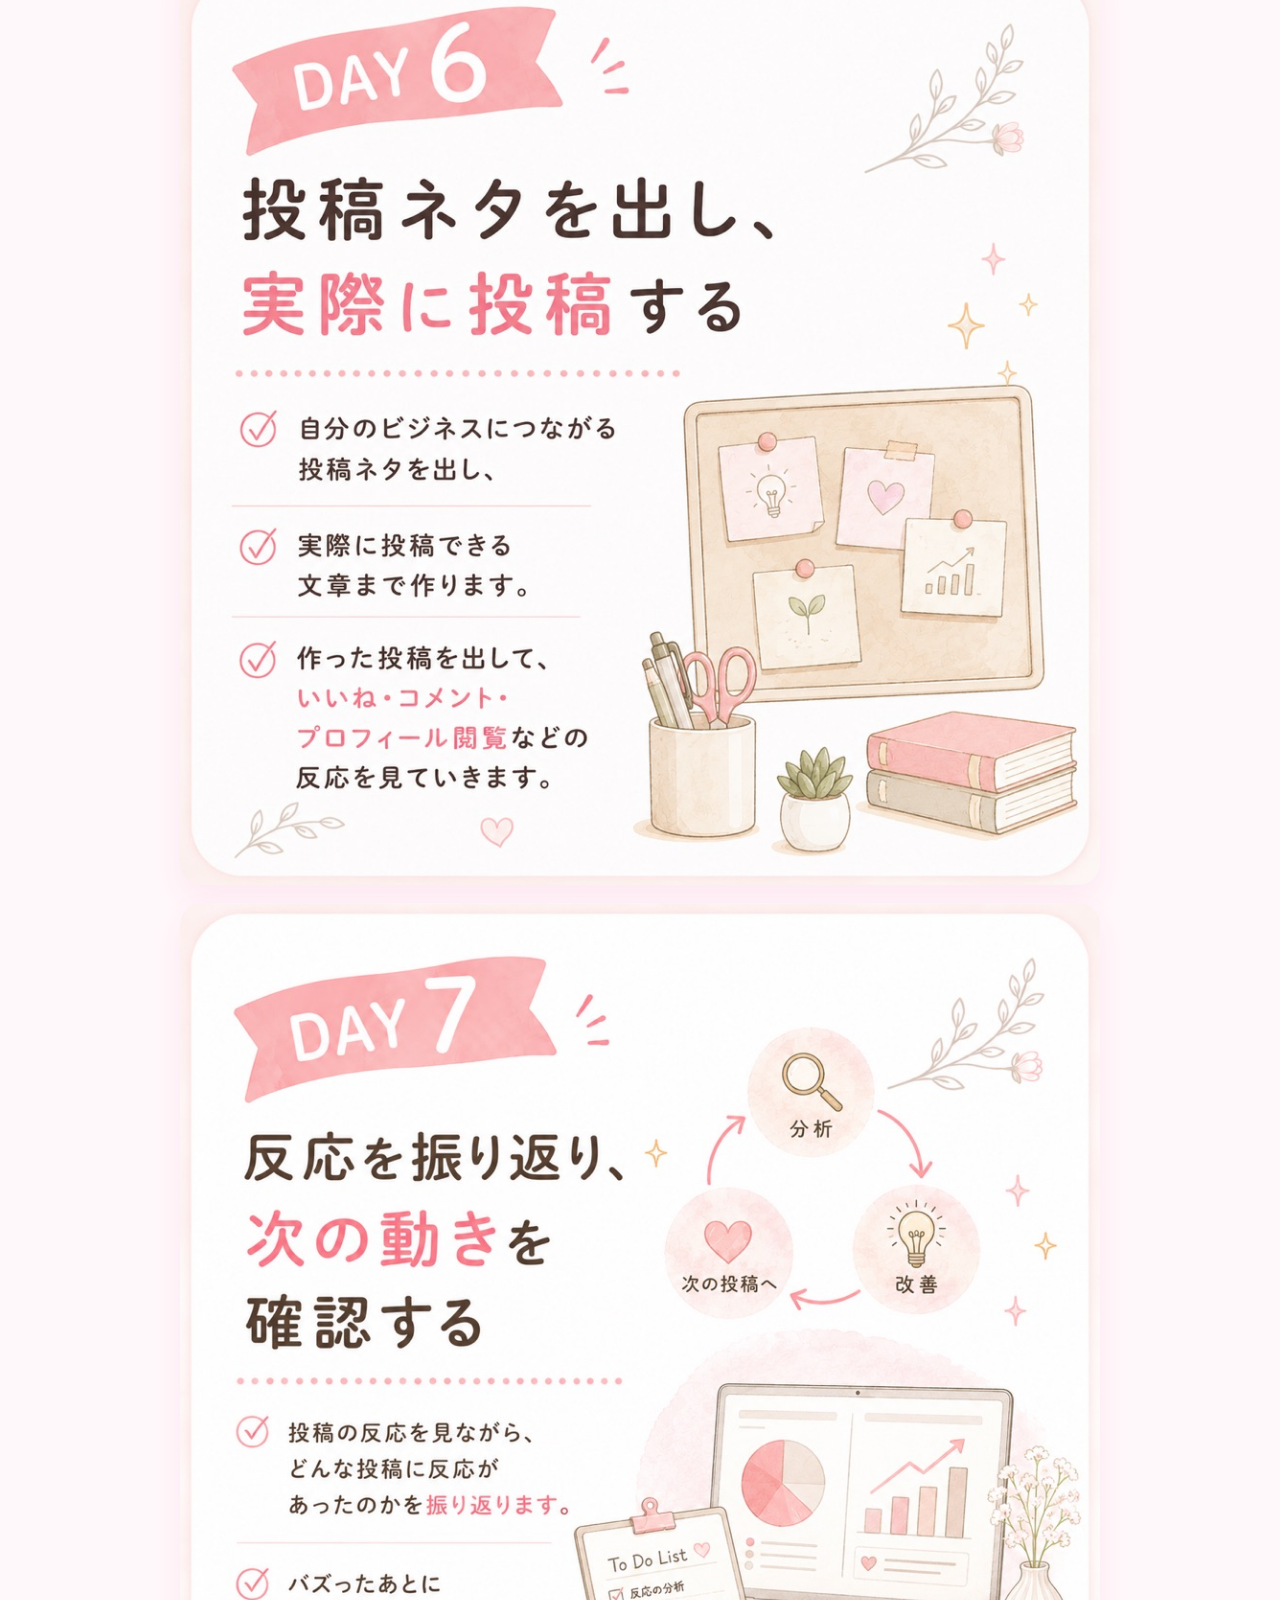
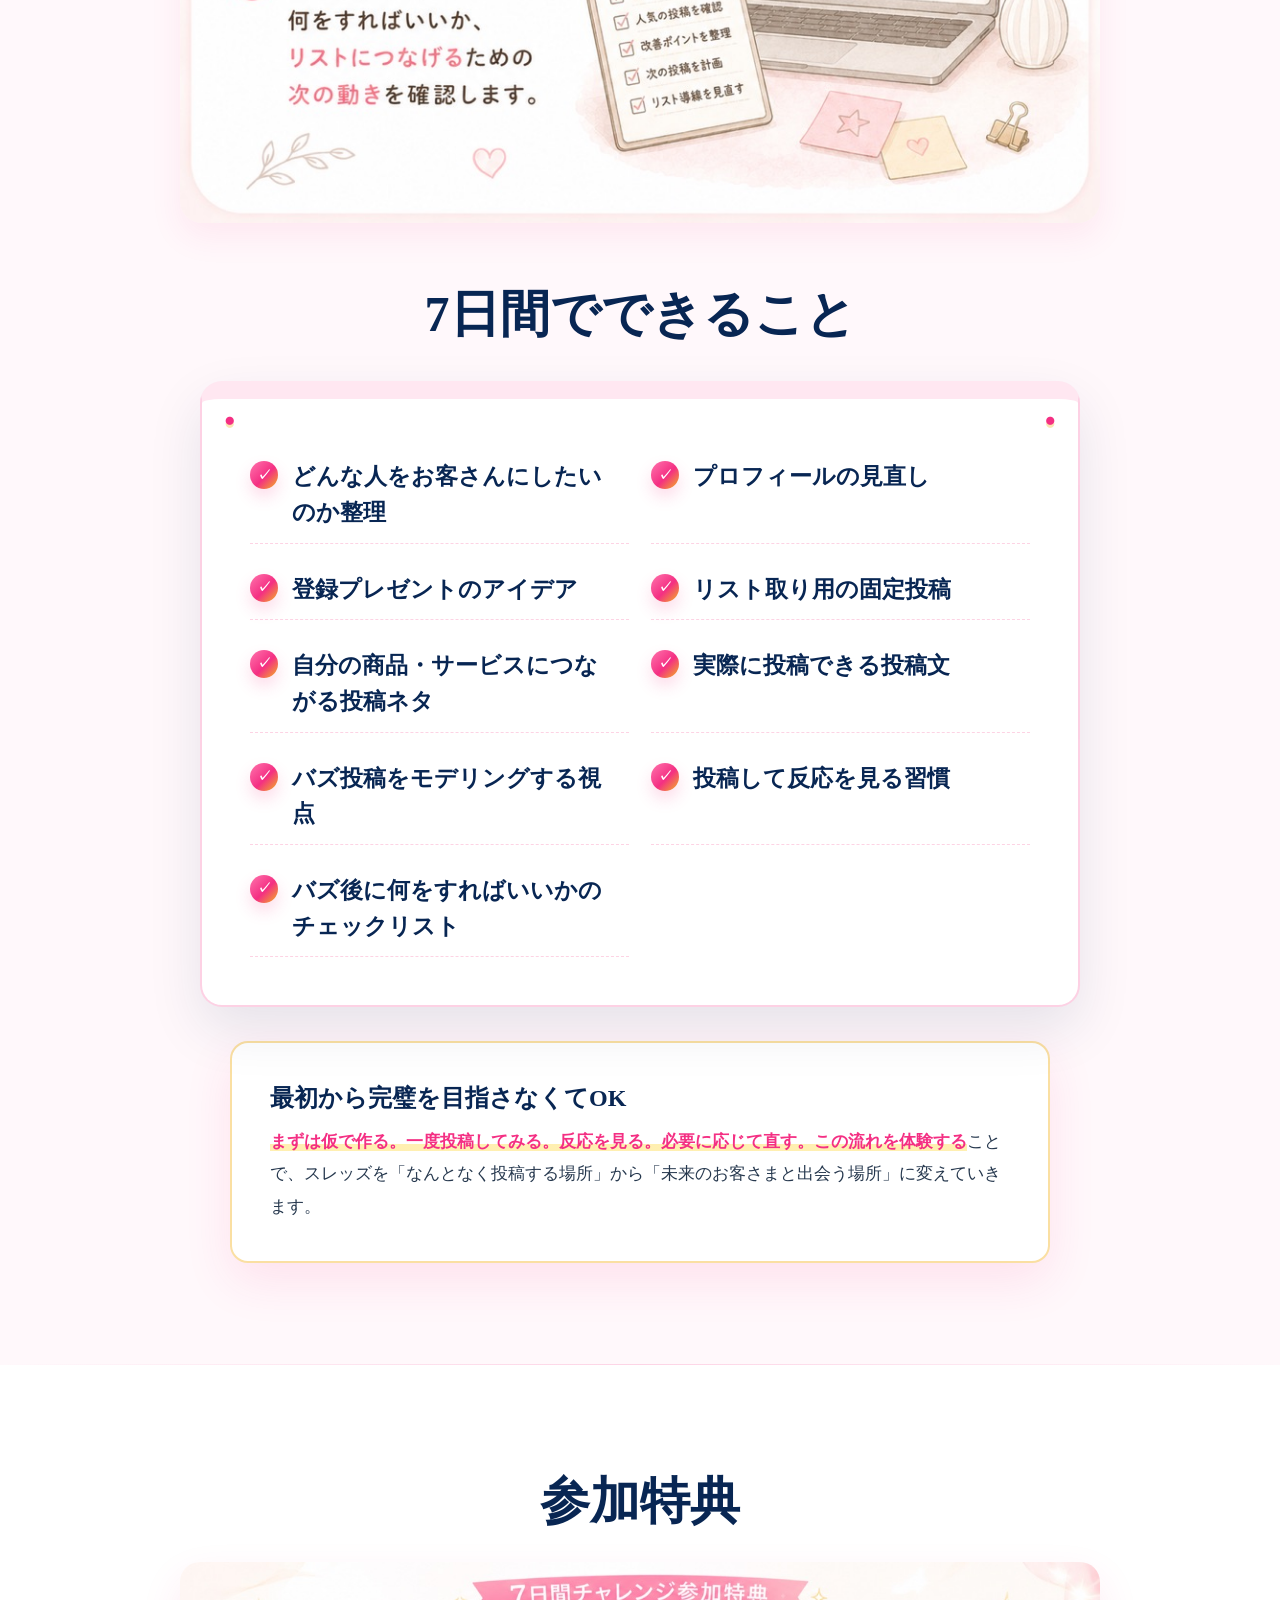
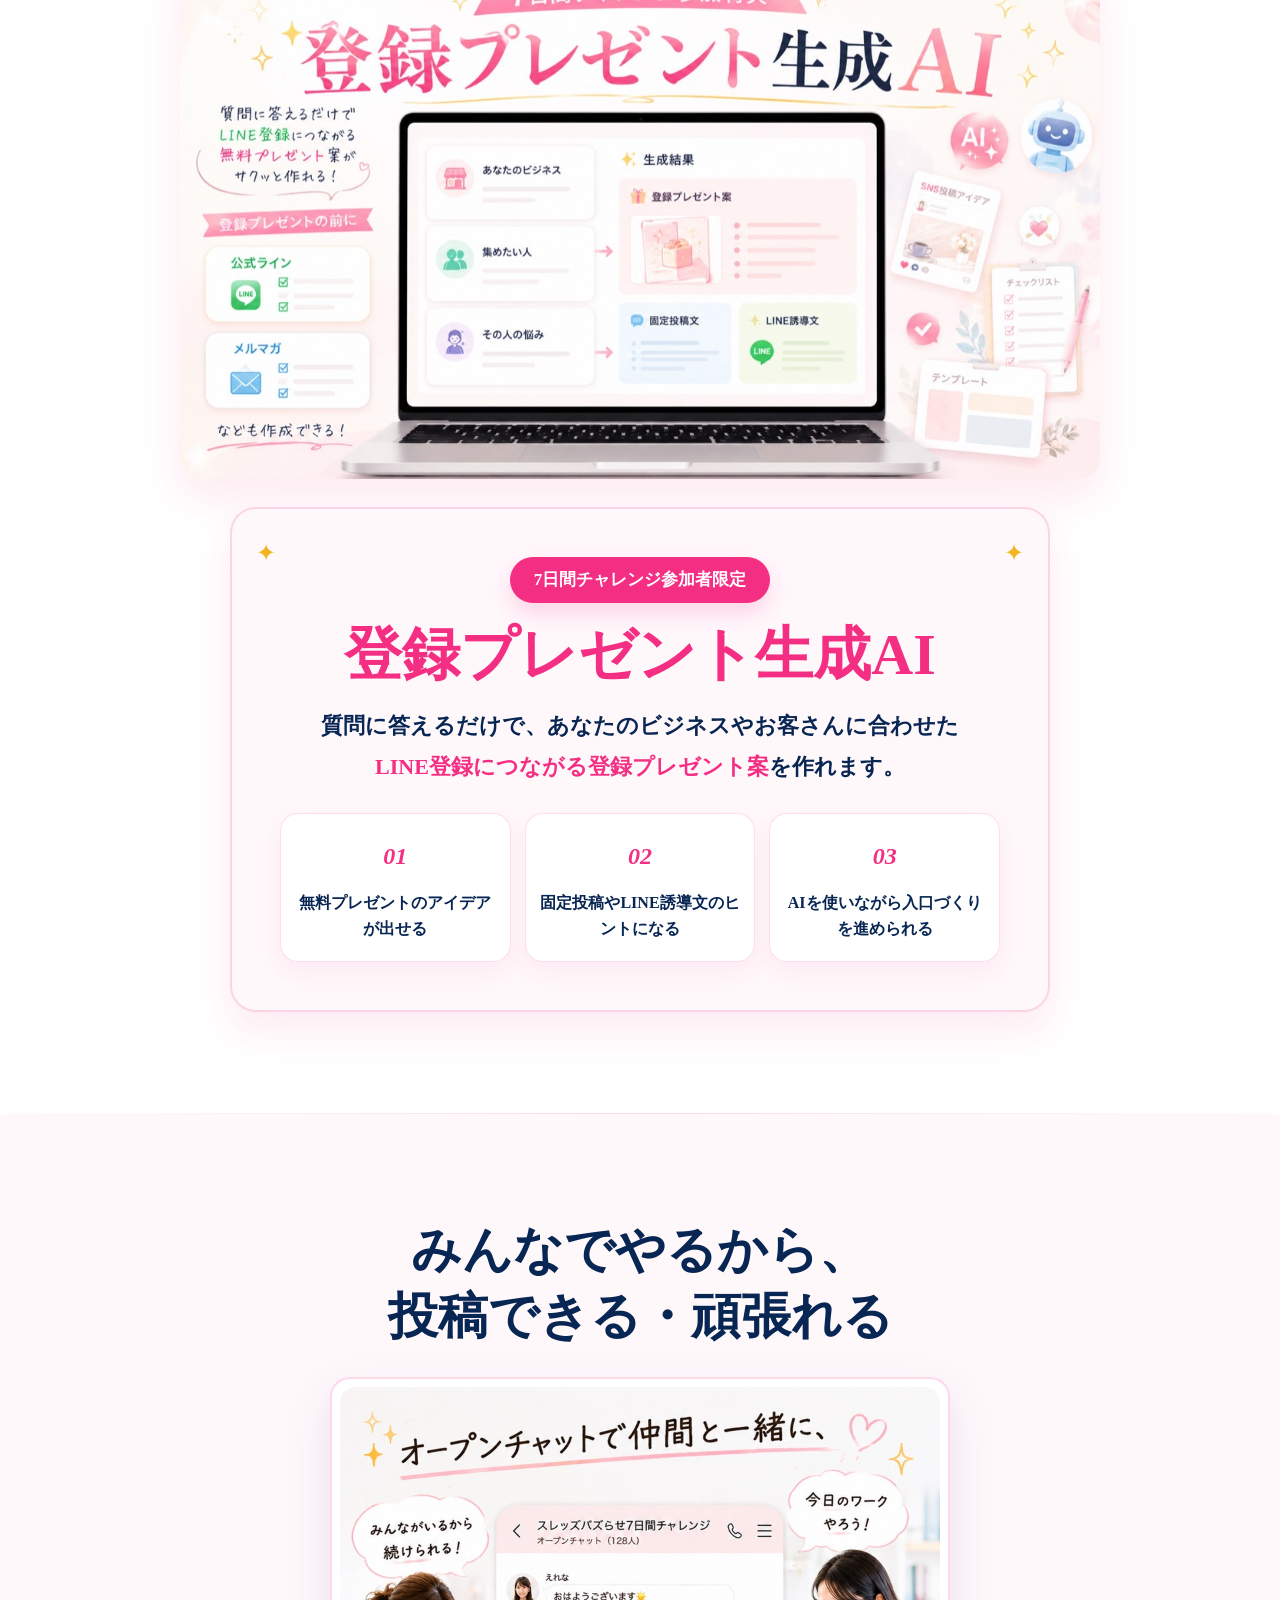
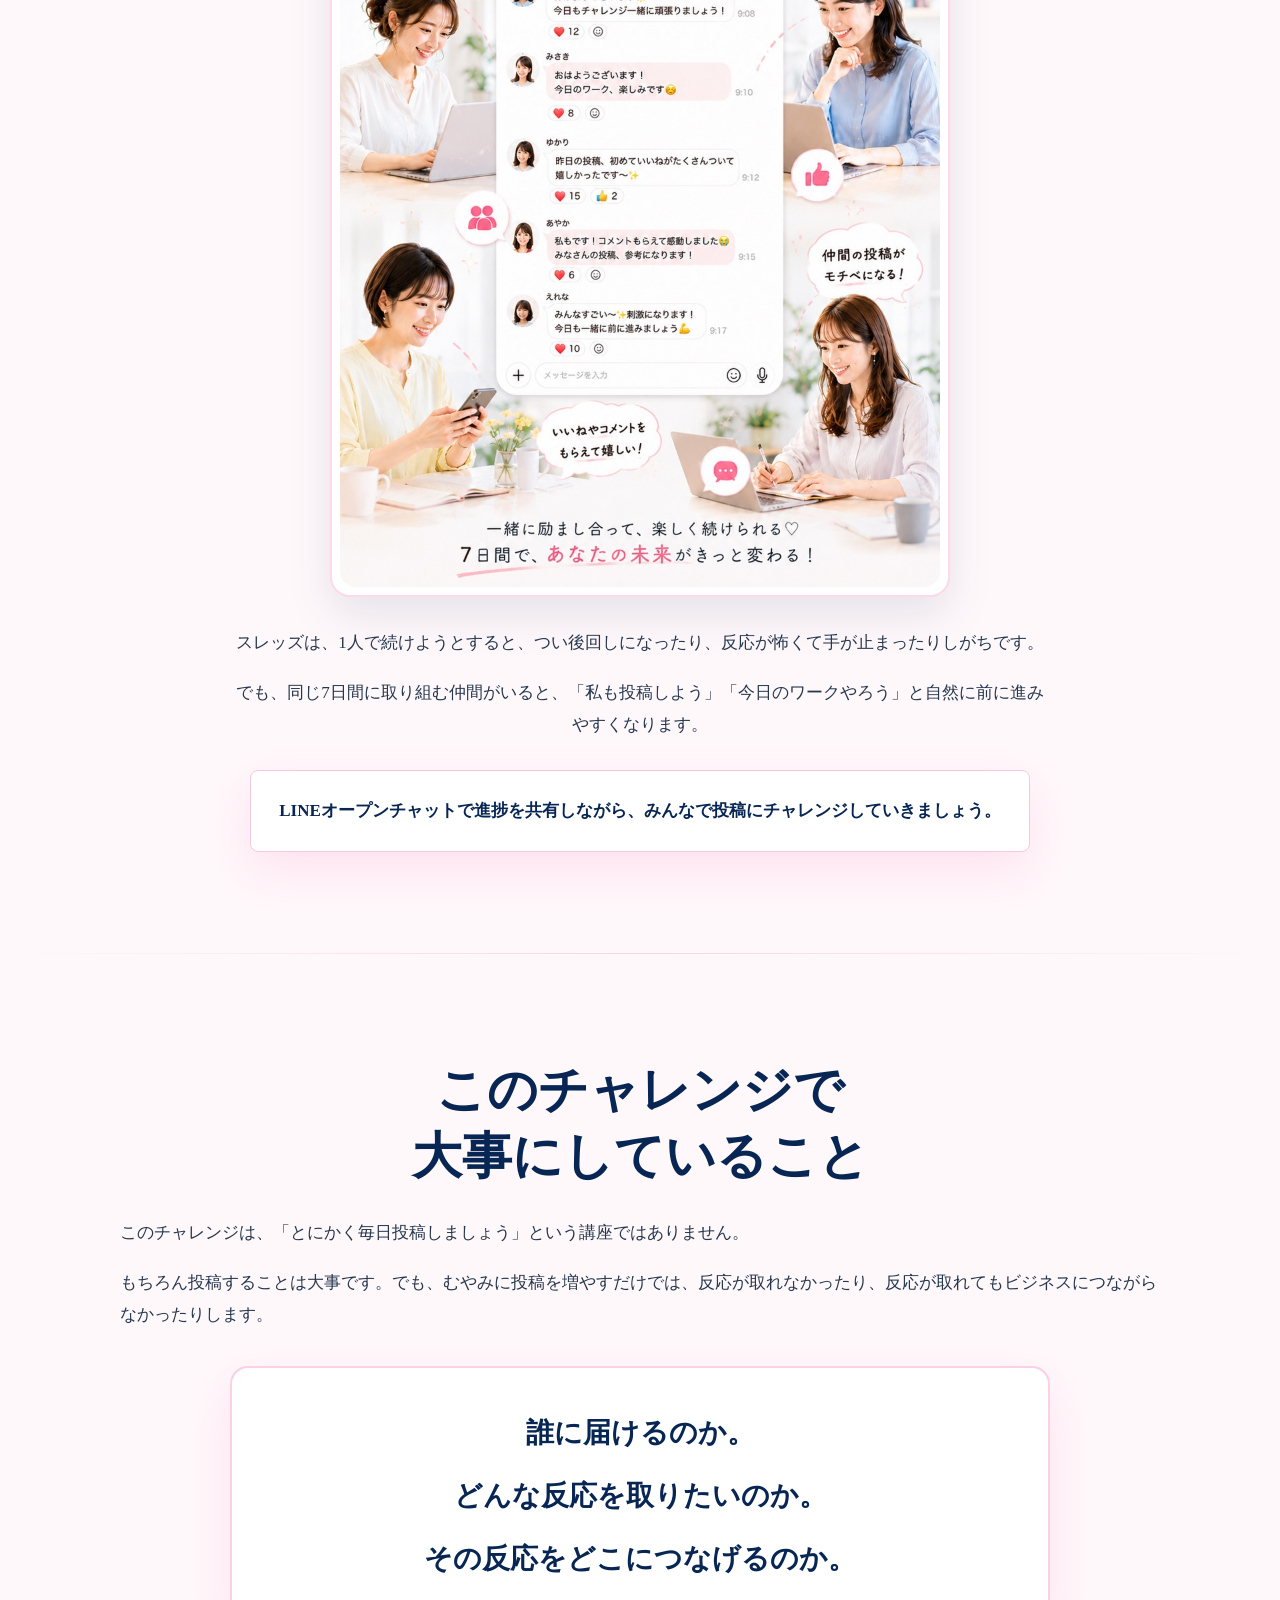
==== commit 2cc9c016: "Add files via upload" ====
--- a/index.html
+++ b/index.html
@@ -9,19 +9,19 @@
   <meta property="og:url" content="https://threads-7days.vercel.app/">
   <meta property="og:title" content="スレッズをバズらせてリストにつなげる 7日間集中チャレンジ">
   <meta property="og:description" content="むやみに投稿するのは卒業。スレッズの構造を理解して、バズる投稿から見込み客リストにつながる流れを7日間で一緒に作ろう！">
-  <meta property="og:image" content="https://threads-7days.vercel.app/ogp-hero.jpg">
-  <meta property="og:image:secure_url" content="https://threads-7days.vercel.app/ogp-hero.jpg">
+  <meta property="og:image" content="https://threads-7days.vercel.app/ogp-hero.jpg?v=4">
+  <meta property="og:image:secure_url" content="https://threads-7days.vercel.app/ogp-hero.jpg?v=4">
   <meta property="og:image:type" content="image/jpeg">
-  <meta property="og:image:width" content="1086">
-  <meta property="og:image:height" content="1448">
+  <meta property="og:image:width" content="1200">
+  <meta property="og:image:height" content="630">
   <meta property="og:image:alt" content="スレッズをバズらせてリストにつなげる7日間集中チャレンジ">
   <meta property="og:site_name" content="7日間集中チャレンジ">
   <meta name="twitter:card" content="summary_large_image">
   <meta name="twitter:title" content="スレッズをバズらせてリストにつなげる 7日間集中チャレンジ">
   <meta name="twitter:description" content="スレッズの構造を理解して、反応が取れる投稿からリストにつながる流れを7日間で作ります。">
-  <meta name="twitter:image" content="https://threads-7days.vercel.app/ogp-hero.jpg">
+  <meta name="twitter:image" content="https://threads-7days.vercel.app/ogp-hero.jpg?v=4">
   <meta name="twitter:image:alt" content="スレッズをバズらせてリストにつなげる7日間集中チャレンジ">
-  <link rel="image_src" href="https://threads-7days.vercel.app/ogp-hero.jpg">
+  <link rel="image_src" href="https://threads-7days.vercel.app/ogp-hero.jpg?v=4">
   <link rel="icon" href="assets/favicon.svg" type="image/svg+xml">
   <link rel="stylesheet" href="style.css">
 </head>
--- a/style.css
+++ b/style.css
@@ -543,6 +543,8 @@
 }
 
 .days-heading-img {
+  width: min(100%, 520px);
+  margin: 0 auto 4px;
   border-radius: 0;
 }
 
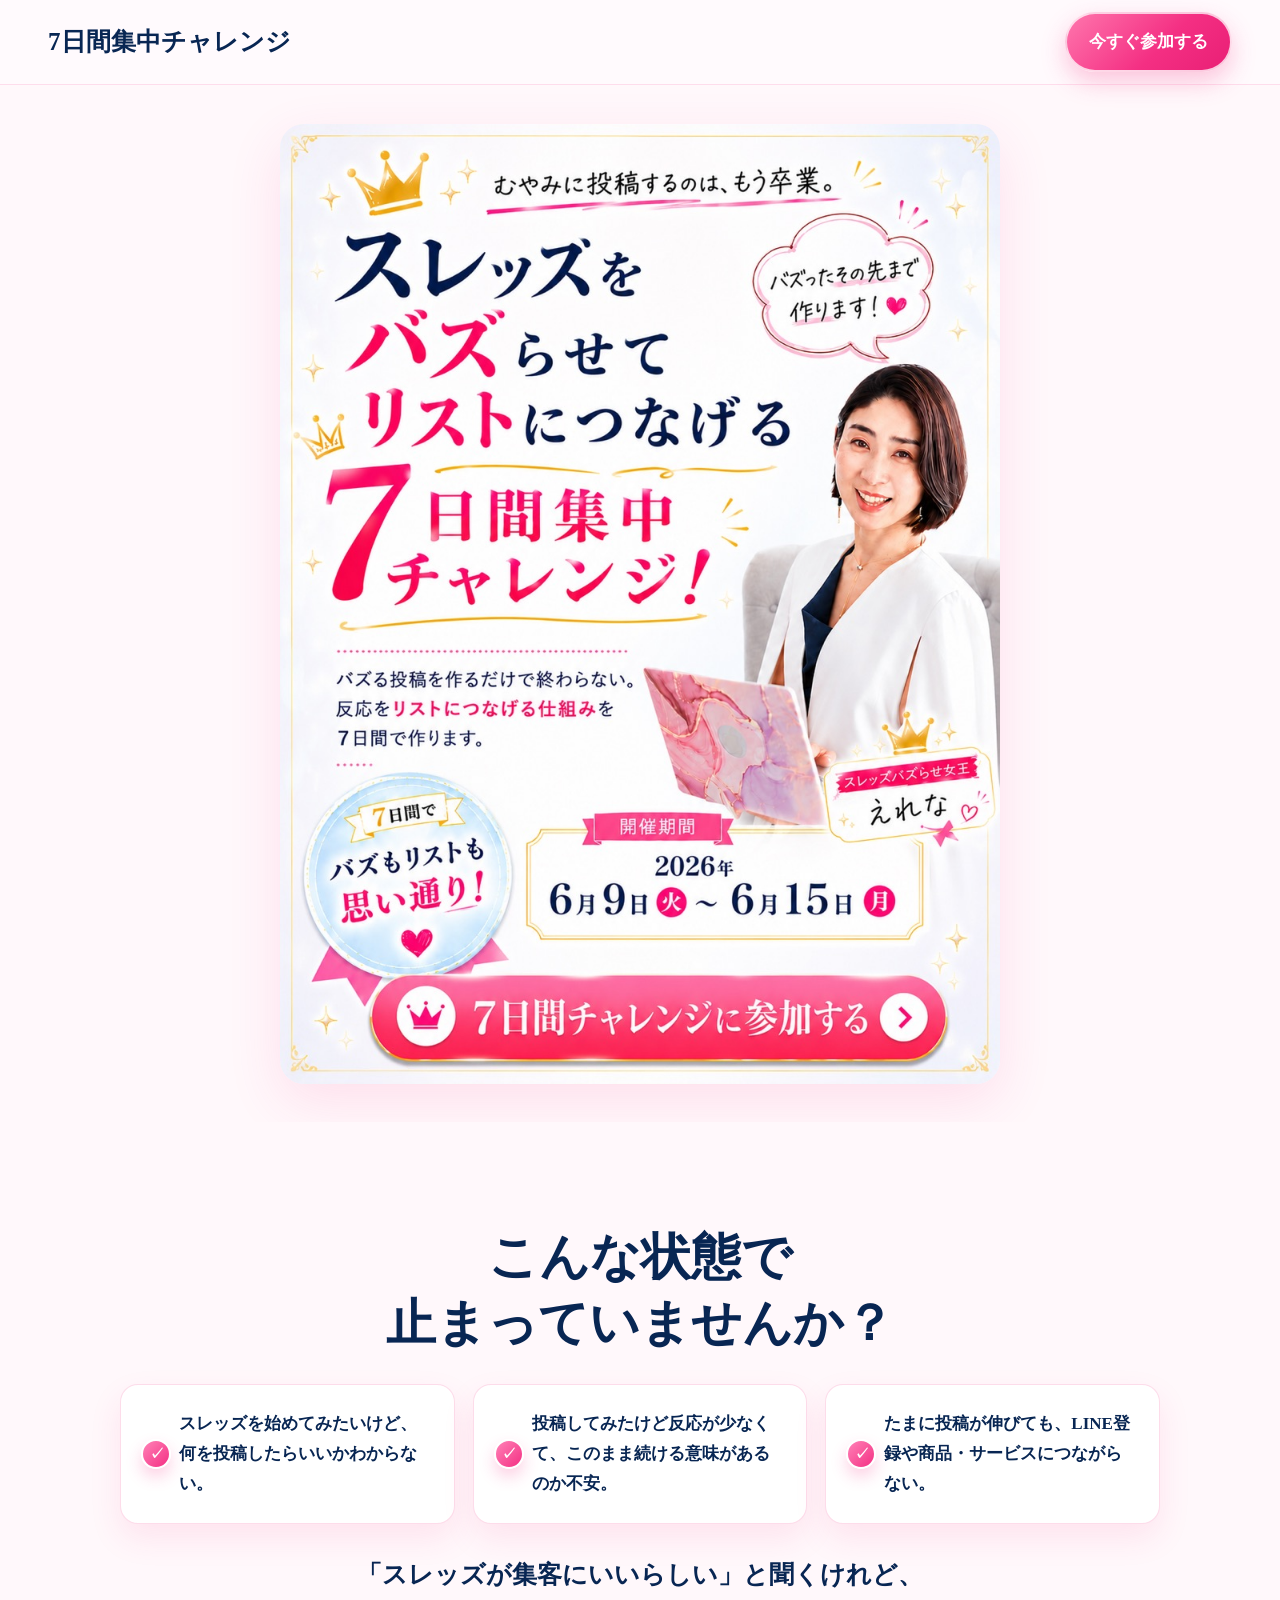
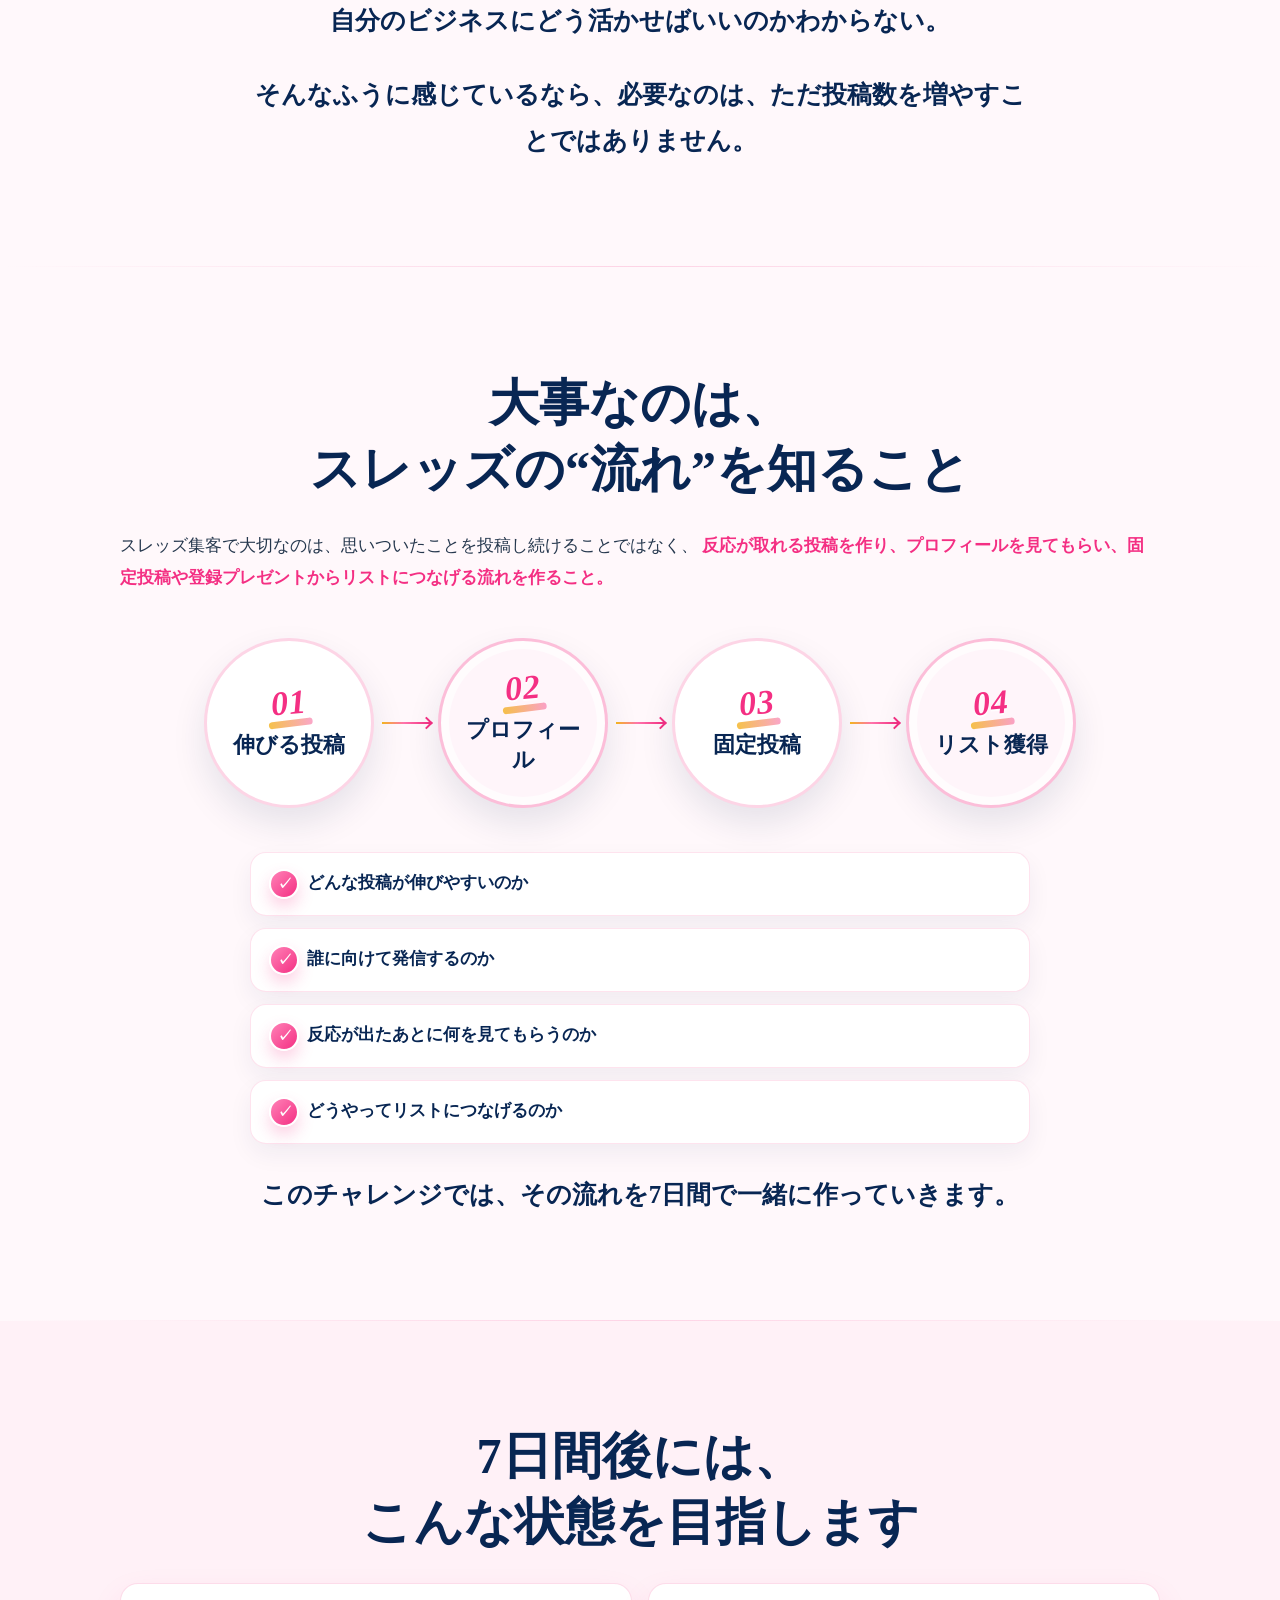
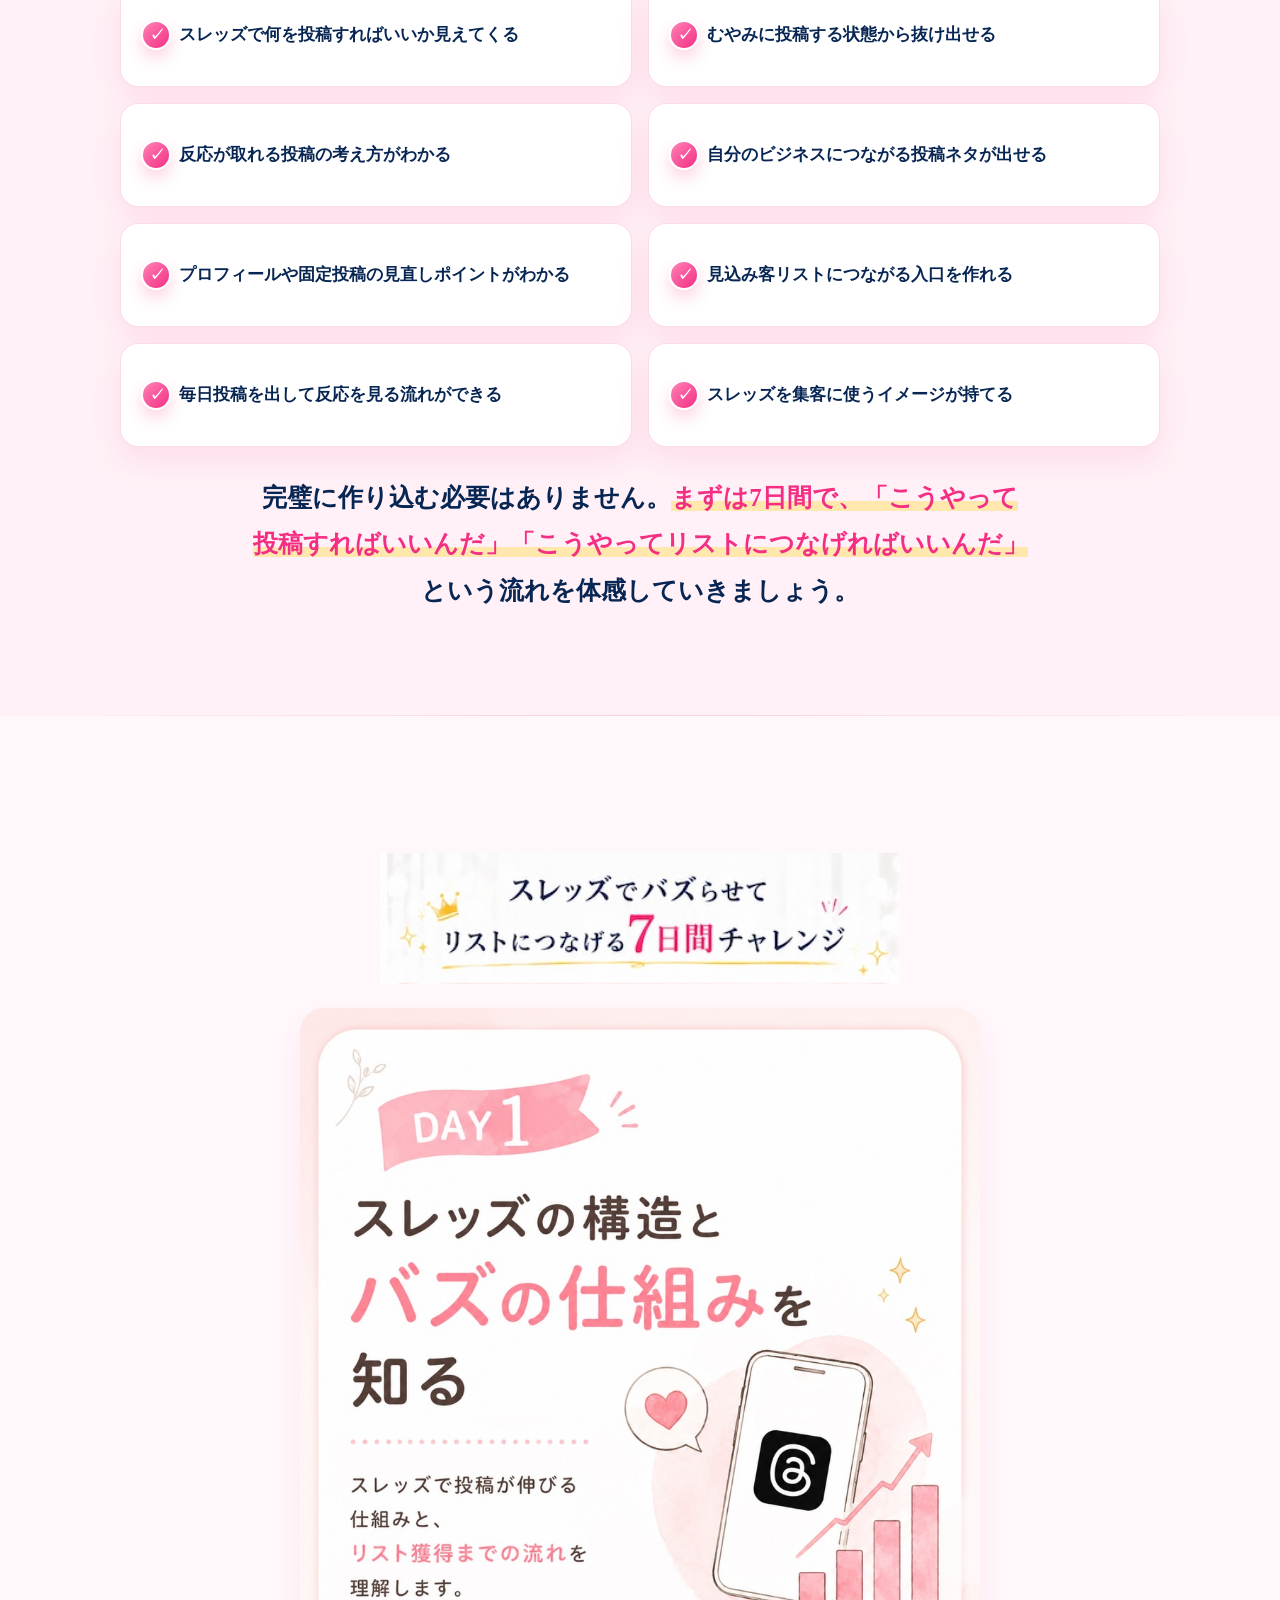
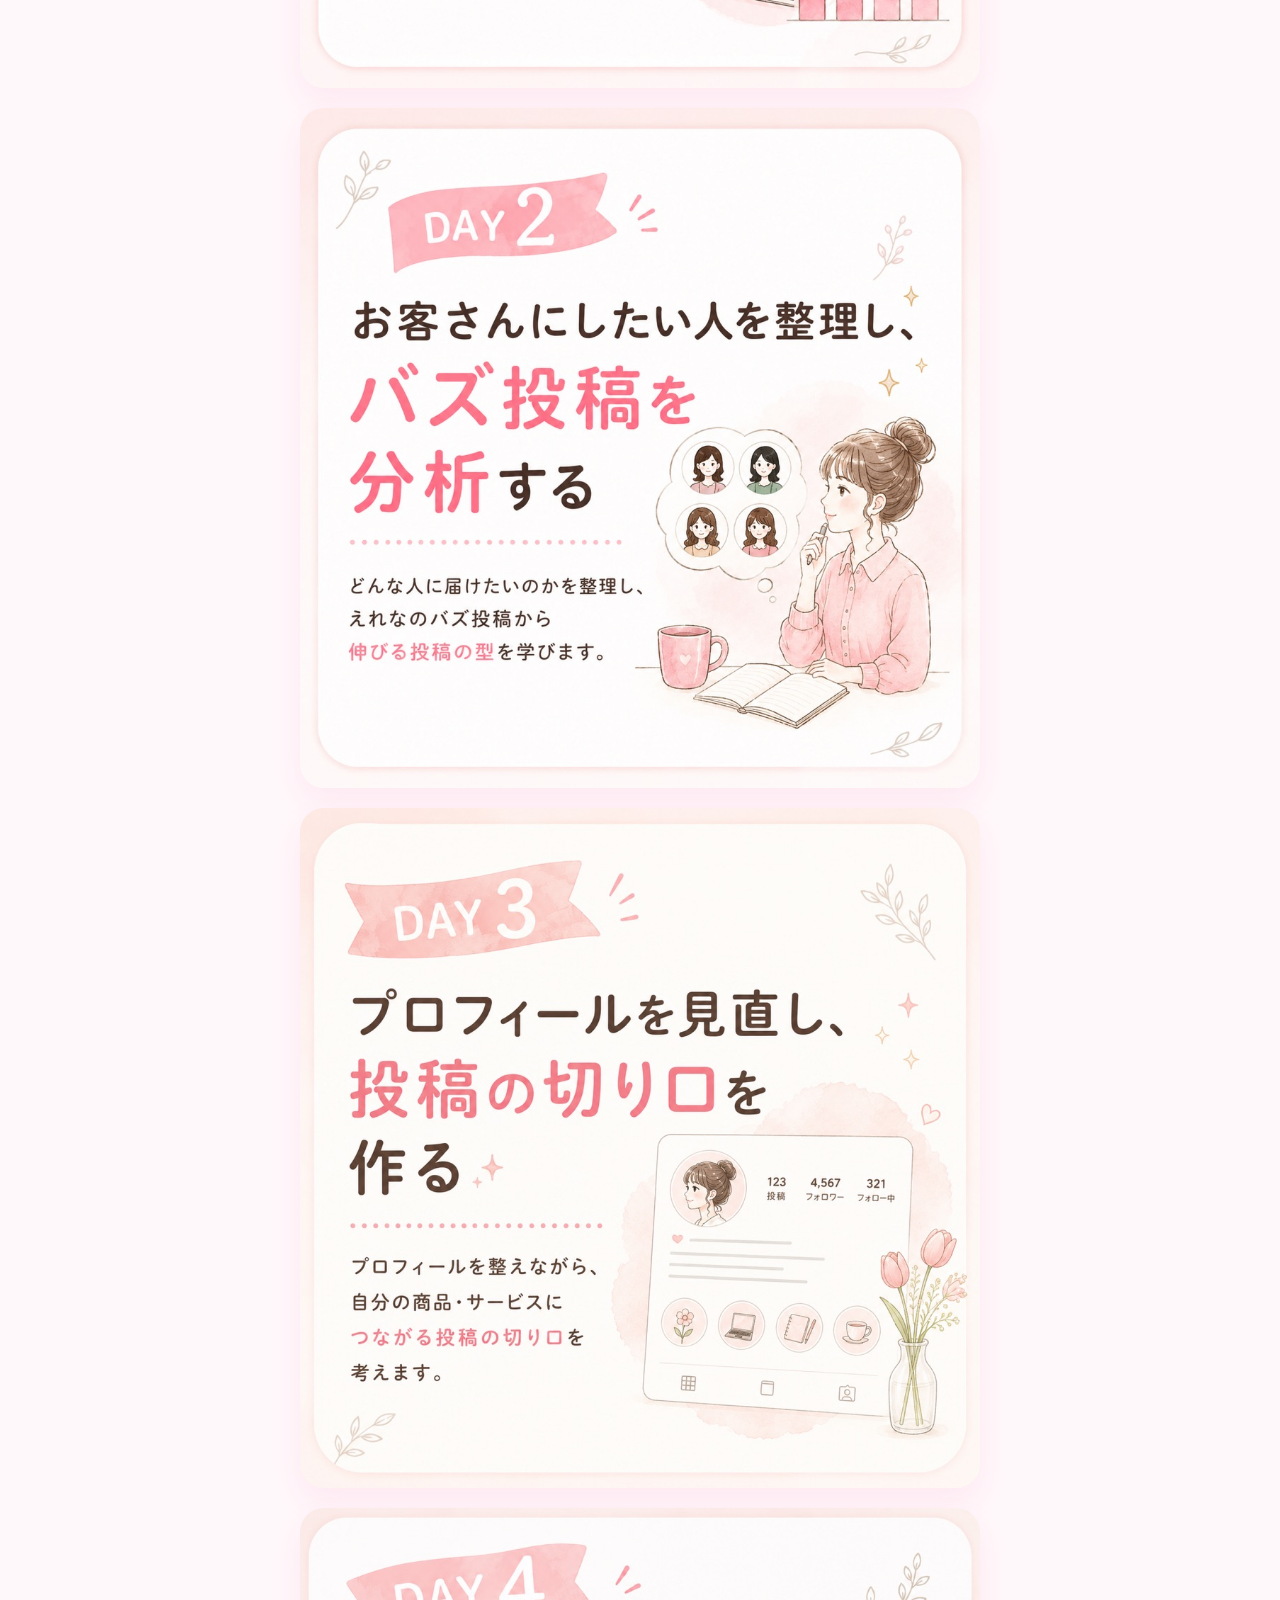
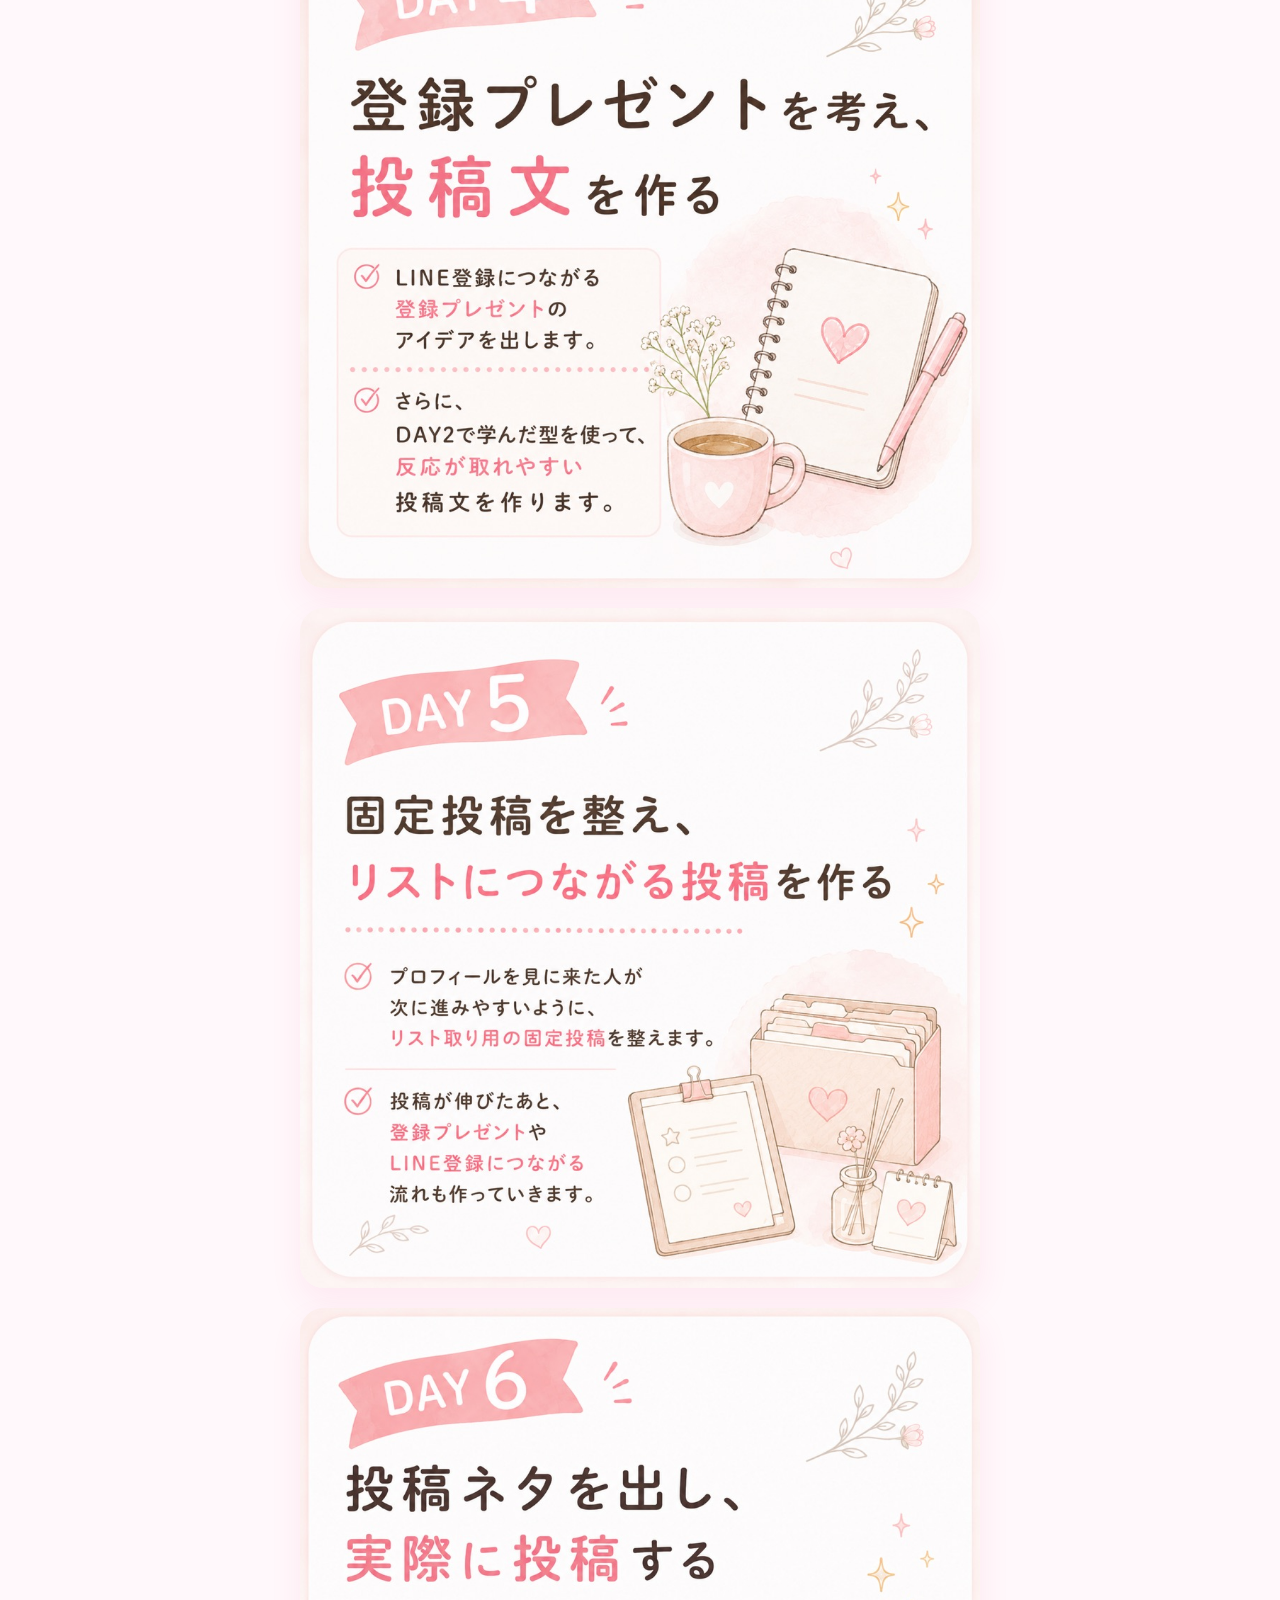
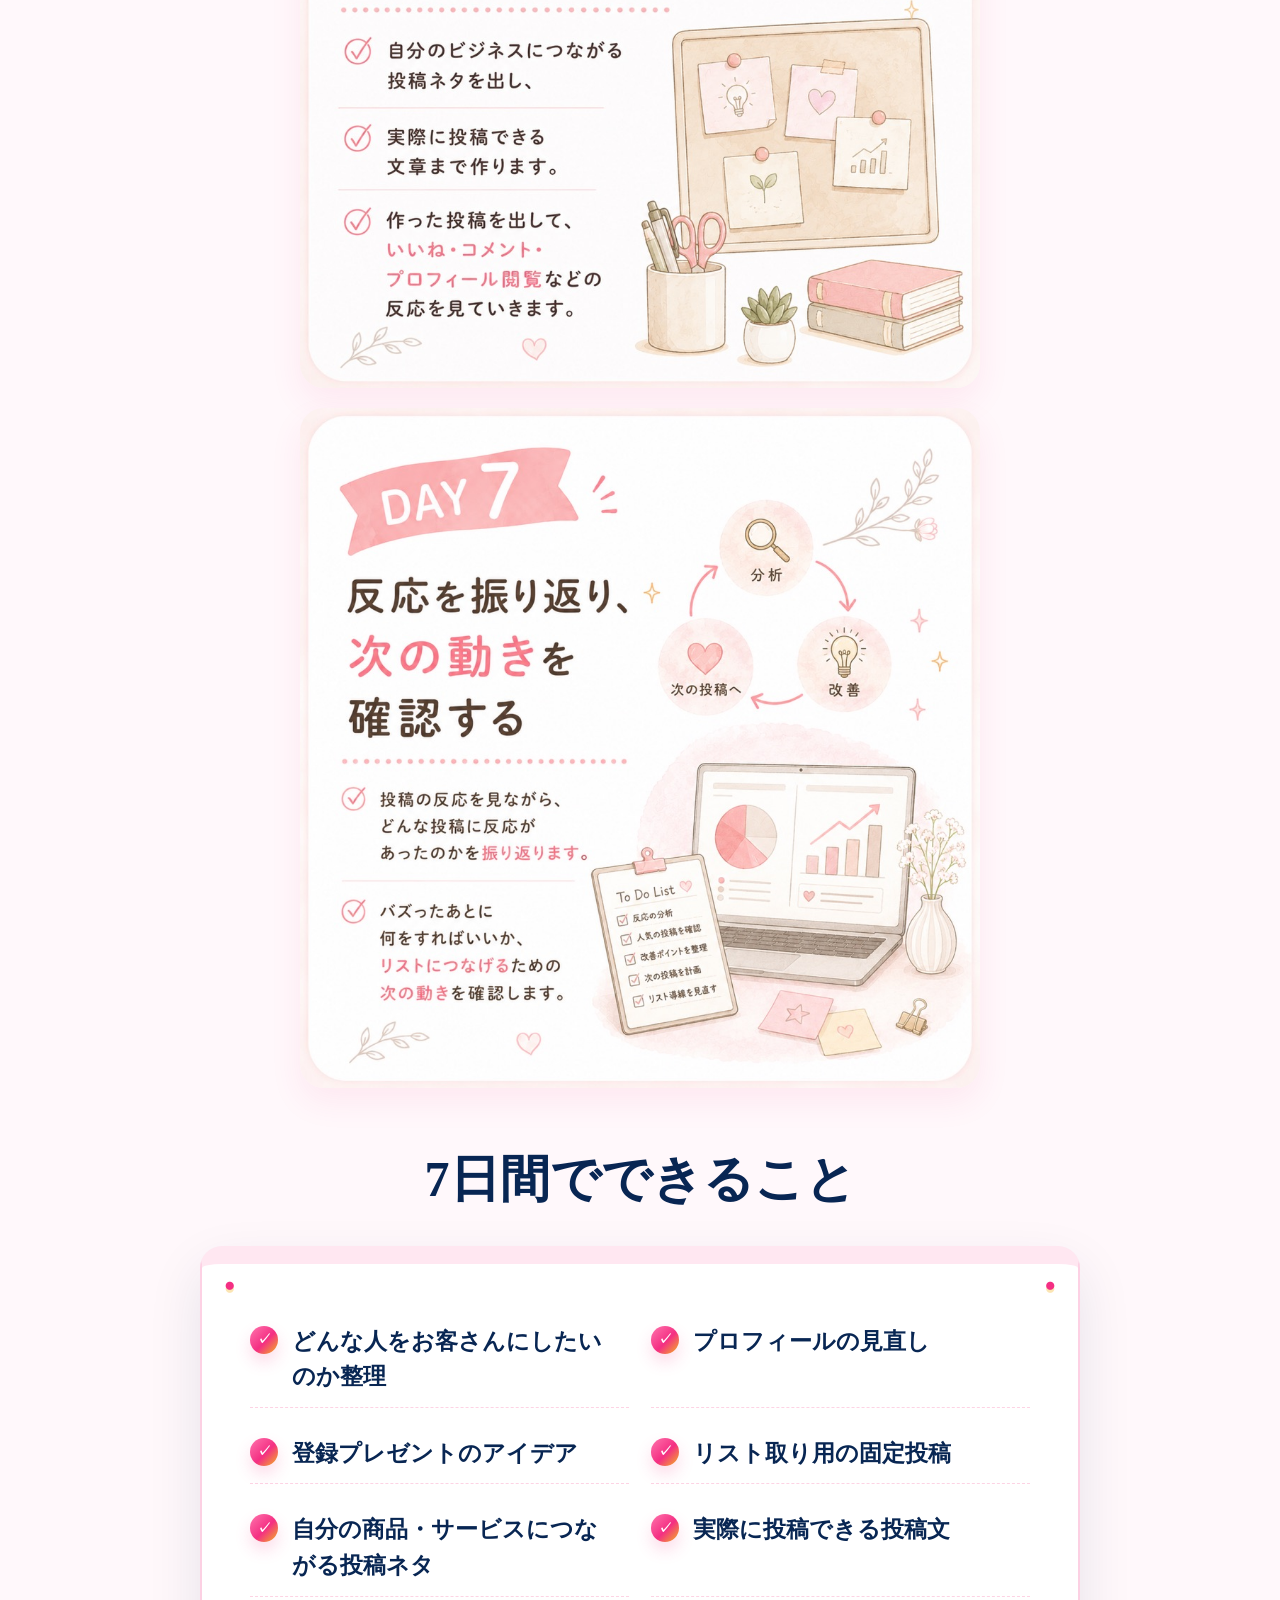
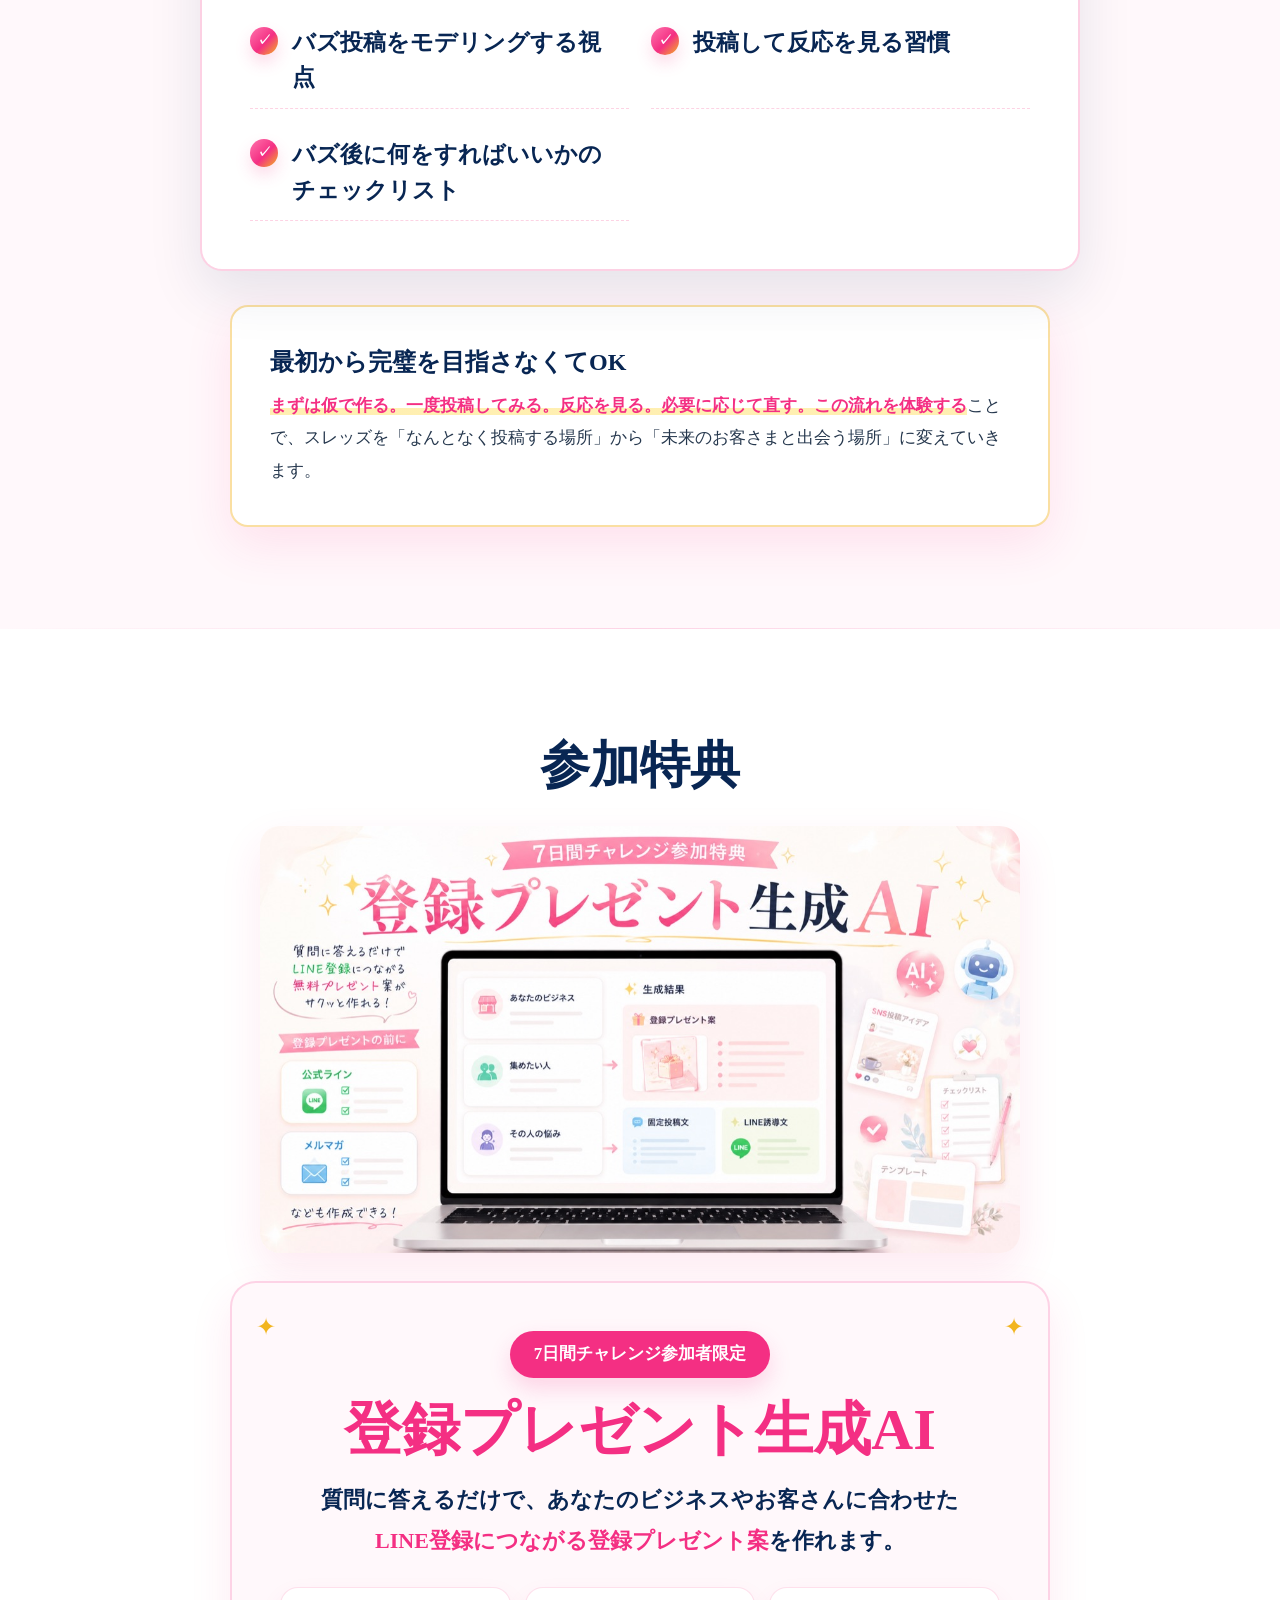
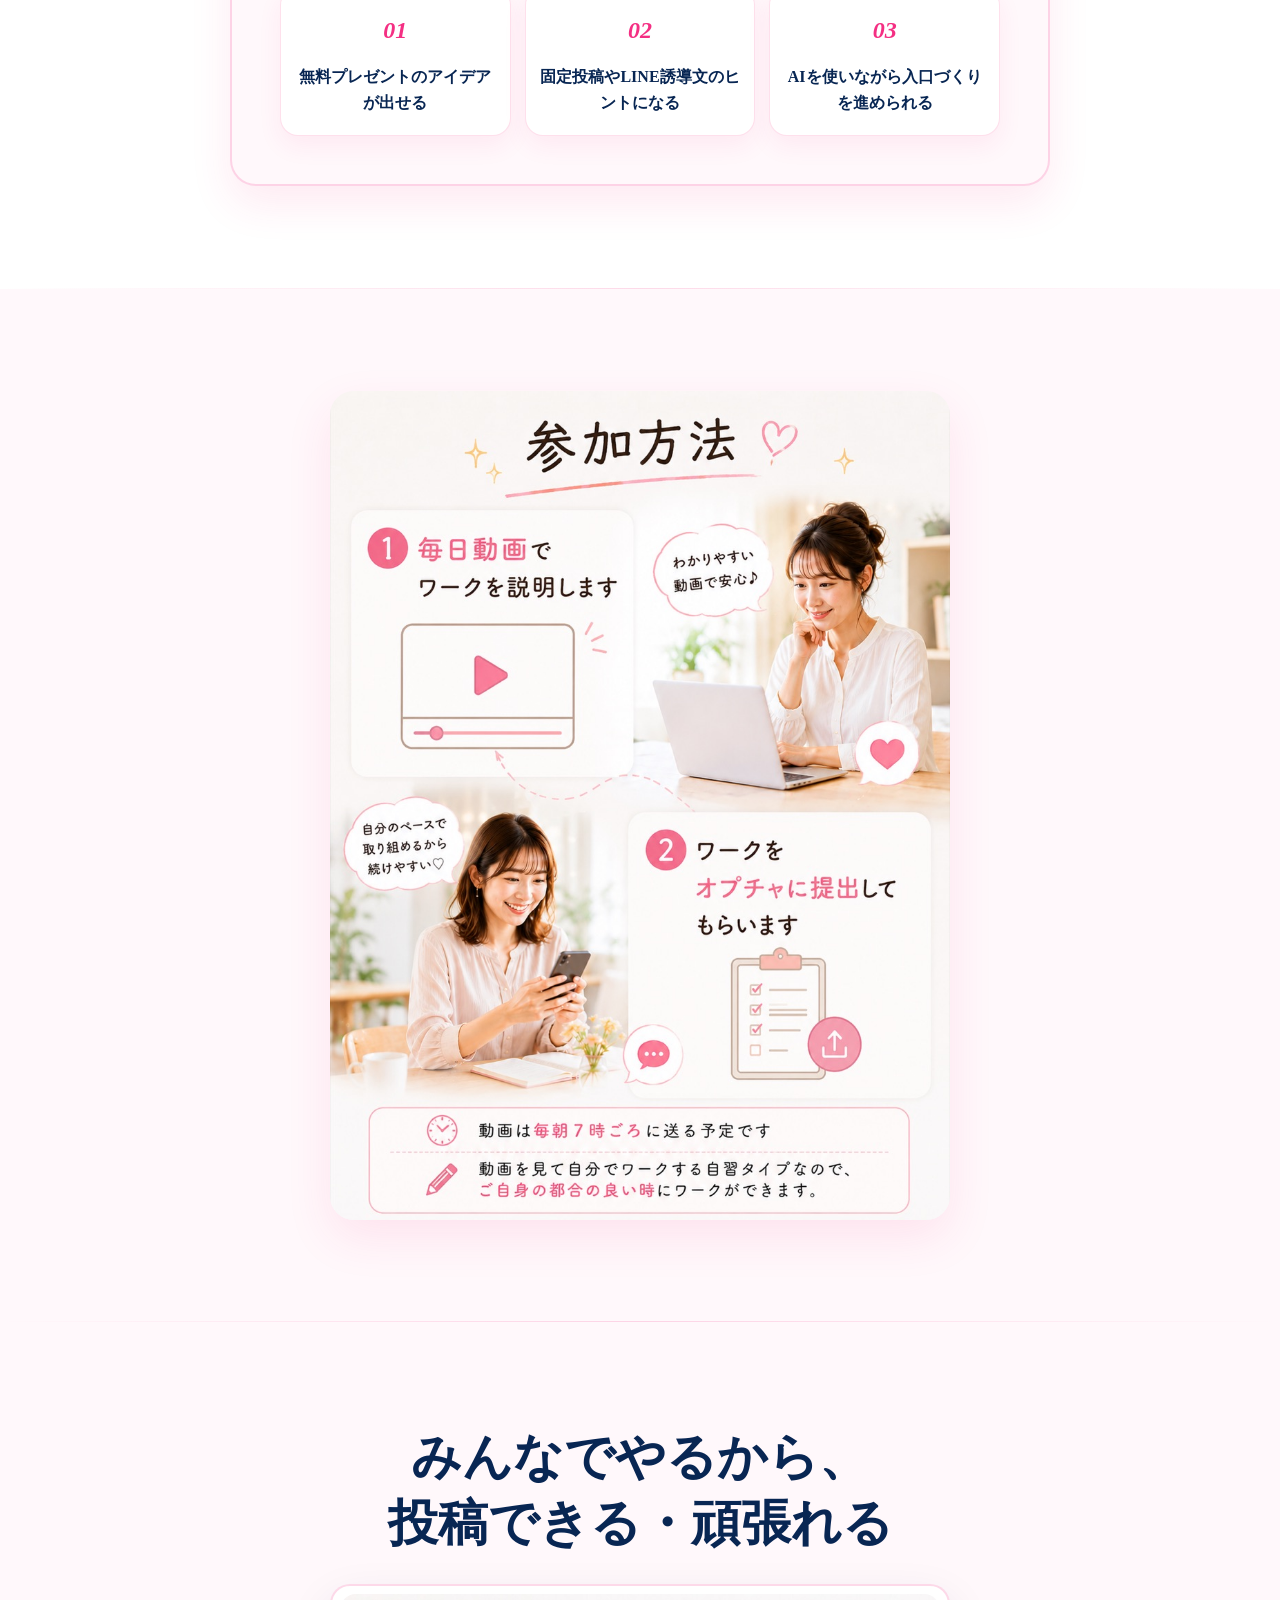
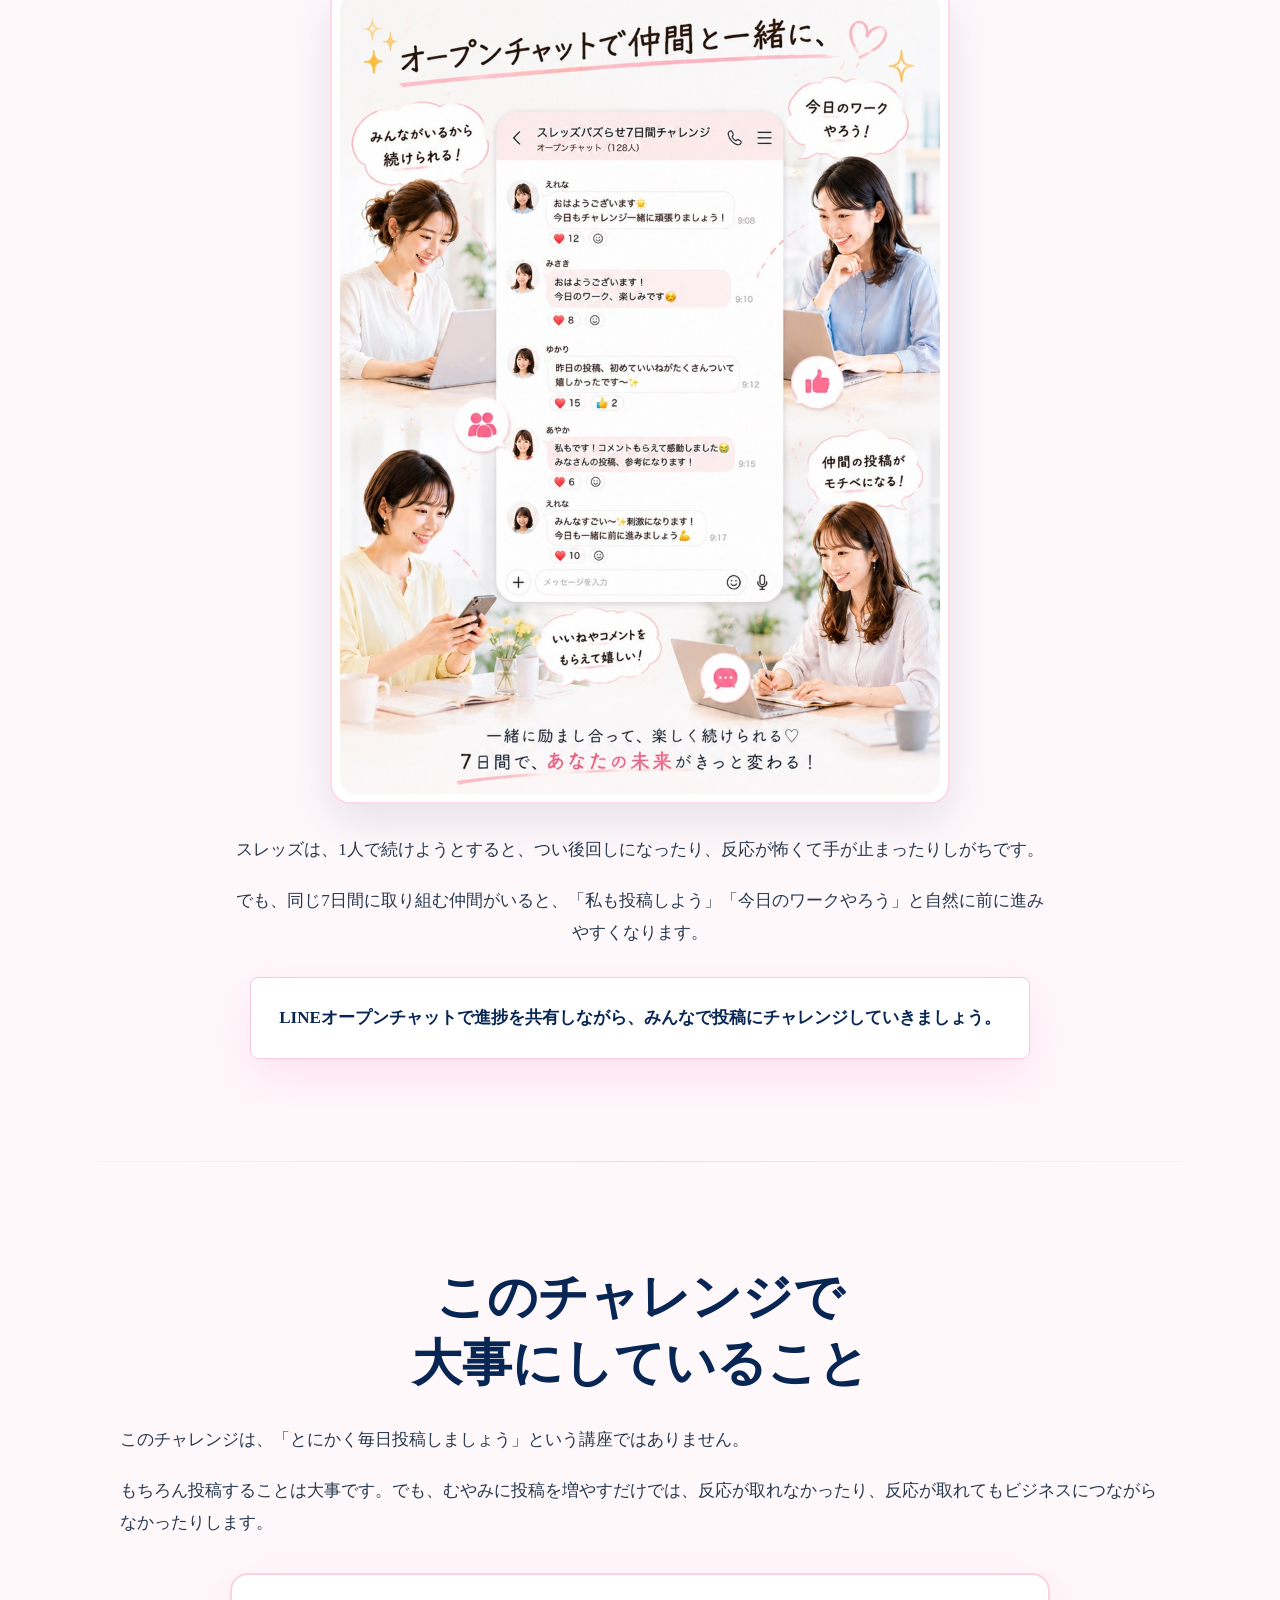
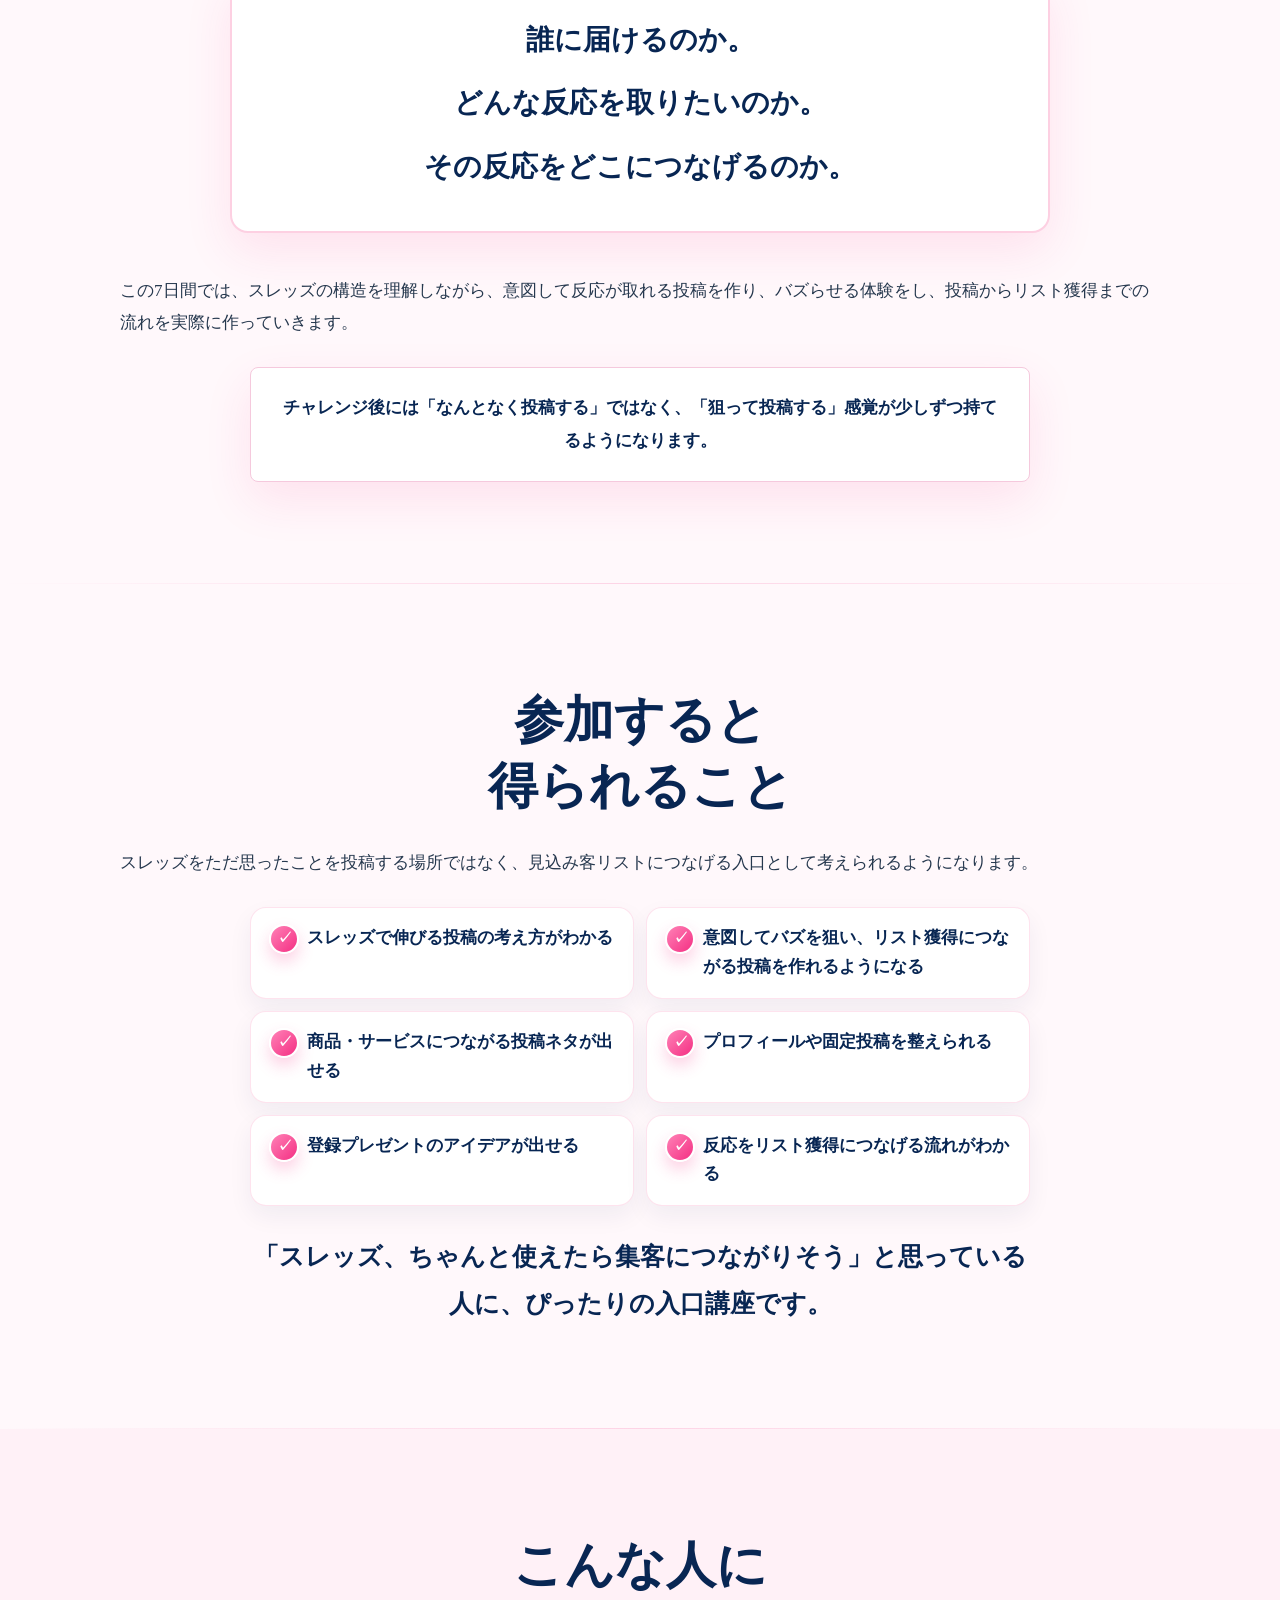
==== commit fb9f4ac2: "Add files via upload" ====
--- a/index.html
+++ b/index.html
@@ -174,6 +174,14 @@
       </div>
     </section>
 
+    <section class="section join-section">
+      <div class="container narrow">
+        <div class="join-method-image">
+          <img src="join-method.jpg" alt="参加方法 毎日動画でワークを説明し、ワークをオープンチャットに提出します" loading="lazy">
+        </div>
+      </div>
+    </section>
+
     <section class="section community">
       <div class="container narrow">
         <p class="eyebrow">Community</p>
--- a/style.css
+++ b/style.css
@@ -87,12 +87,16 @@
 
 .hero {
   background: #fff8fb;
+  padding: clamp(20px, 3vw, 42px) 0;
 }
 
 .hero img {
-  width: 100%;
+  width: min(100%, 720px);
   height: auto;
+  margin: 0 auto;
   object-fit: contain;
+  border-radius: 24px;
+  box-shadow: 0 18px 54px rgba(244, 47, 131, 0.12);
 }
 
 .section {
@@ -527,13 +531,13 @@
 }
 
 .days-image {
-  width: min(100%, 920px);
+  width: min(100%, 680px);
   margin: 34px auto 0;
 }
 
 .days-split {
   display: grid;
-  gap: 18px;
+  gap: 20px;
 }
 
 .days-heading-img,
@@ -549,7 +553,7 @@
 }
 
 .day-card-img {
-  border-radius: 22px;
+  border-radius: 24px;
   box-shadow: 0 14px 32px rgba(244, 47, 131, 0.08);
 }
 
@@ -593,7 +597,7 @@
 }
 
 .bonus-image {
-  width: min(100%, 920px);
+  width: min(100%, 760px);
   margin: 0 auto 28px;
 }
 
@@ -785,6 +789,22 @@
   background: #fff8fb;
 }
 
+.join-section {
+  background: #fff8fb;
+}
+
+.join-method-image {
+  width: min(100%, 620px);
+  margin: 0 auto;
+}
+
+.join-method-image img {
+  width: 100%;
+  height: auto;
+  border-radius: 24px;
+  box-shadow: 0 18px 46px rgba(244, 47, 131, 0.1);
+}
+
 .community h2 {
   color: var(--navy);
 }
@@ -1209,12 +1229,19 @@
     padding: 48px 0;
   }
 
+  .hero {
+    padding: 0;
+  }
+
   .hero img {
     width: 100%;
     height: auto;
     min-height: 0;
+    margin: 0;
     object-fit: contain;
     object-position: center top;
+    border-radius: 0;
+    box-shadow: none;
   }
 
   h1,
@@ -1324,6 +1351,10 @@
     margin-right: -6px;
   }
 
+  .days-split {
+    gap: 12px;
+  }
+
   .days-image img,
   .bonus-image img,
   .opchat-photo img,
@@ -1338,6 +1369,16 @@
     border-radius: 14px;
   }
 
+  .day-card-img {
+    border-radius: 18px;
+    box-shadow: 0 10px 22px rgba(244, 47, 131, 0.08);
+  }
+
+  .days-heading-img {
+    width: min(92%, 441px);
+    margin-bottom: 2px;
+  }
+
   .board-list {
     margin-top: 26px;
     padding: 30px 16px 22px;
@@ -1385,6 +1426,15 @@
     margin-right: 0;
     padding: 5px;
     border-radius: 18px;
+  }
+
+  .join-method-image {
+    width: 100%;
+  }
+
+  .join-method-image img {
+    border-radius: 18px;
+    box-shadow: 0 10px 22px rgba(244, 47, 131, 0.08);
   }
 
   .community p {
